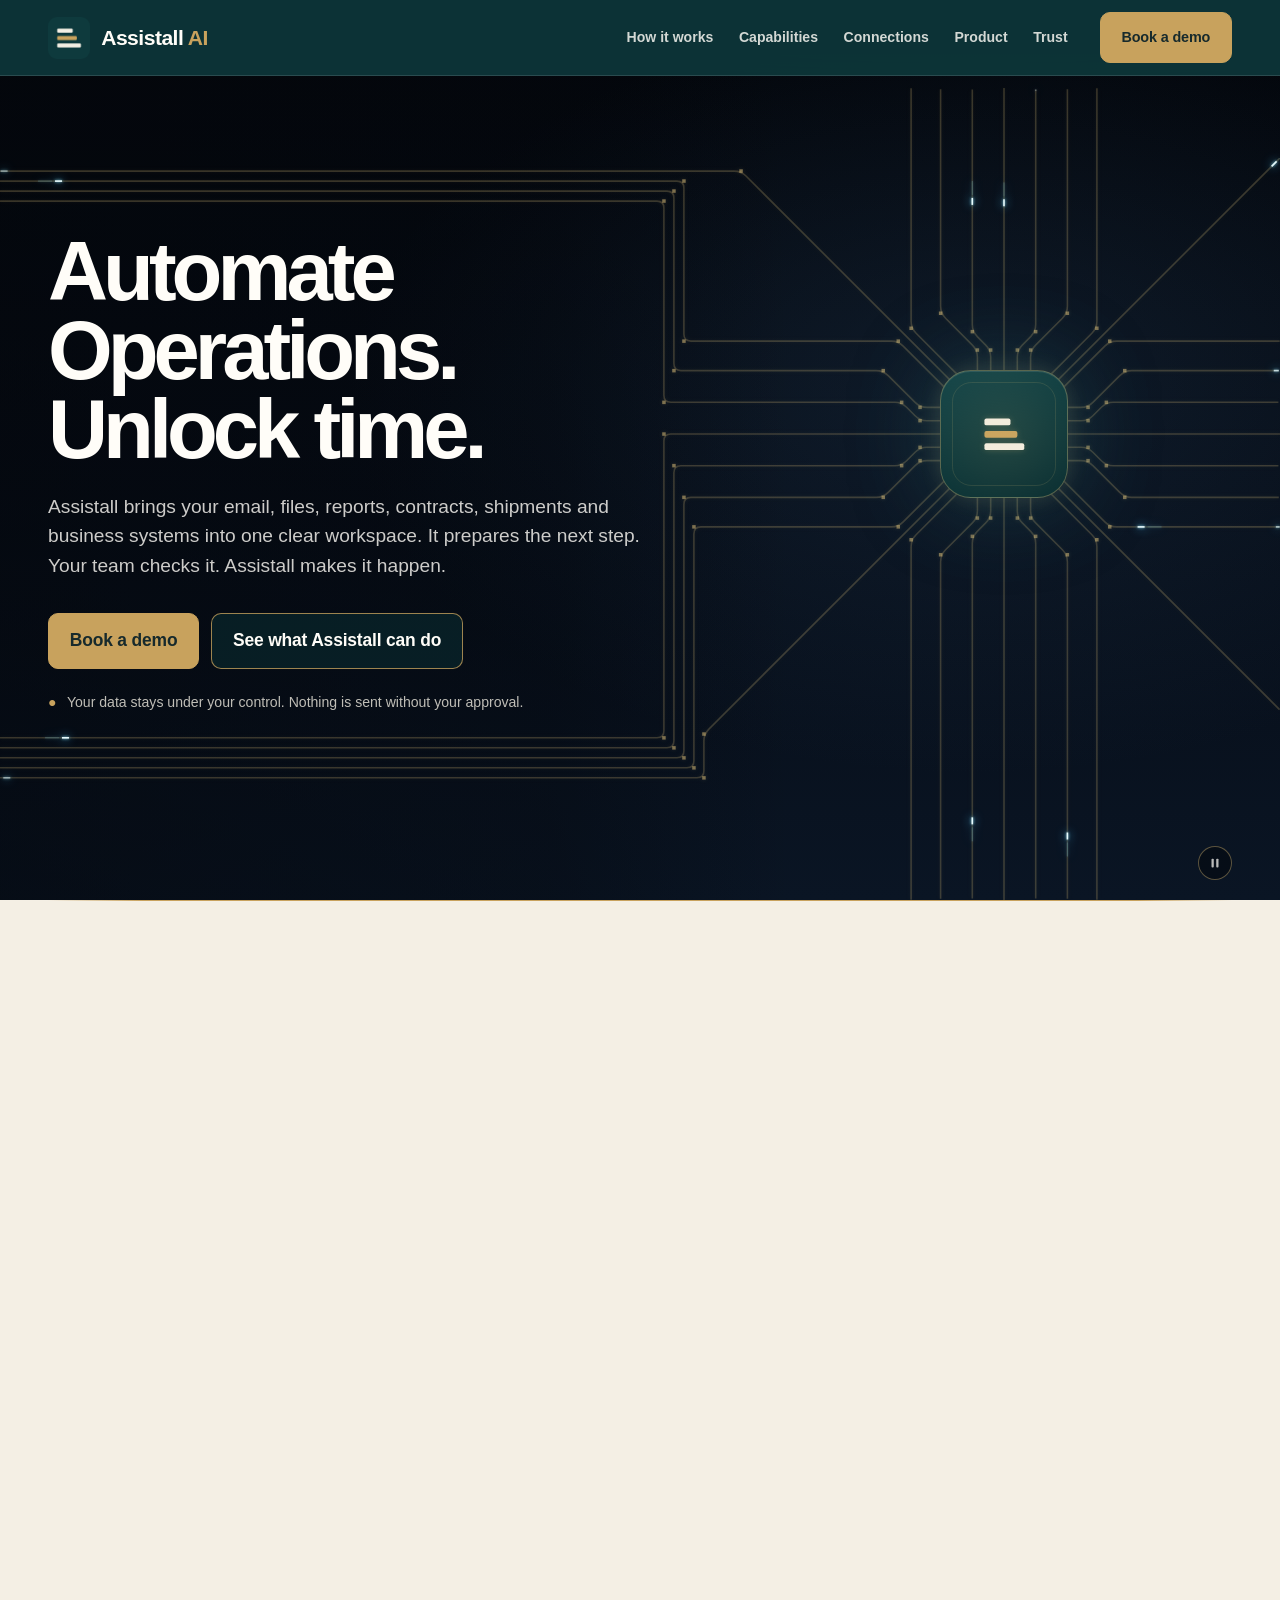
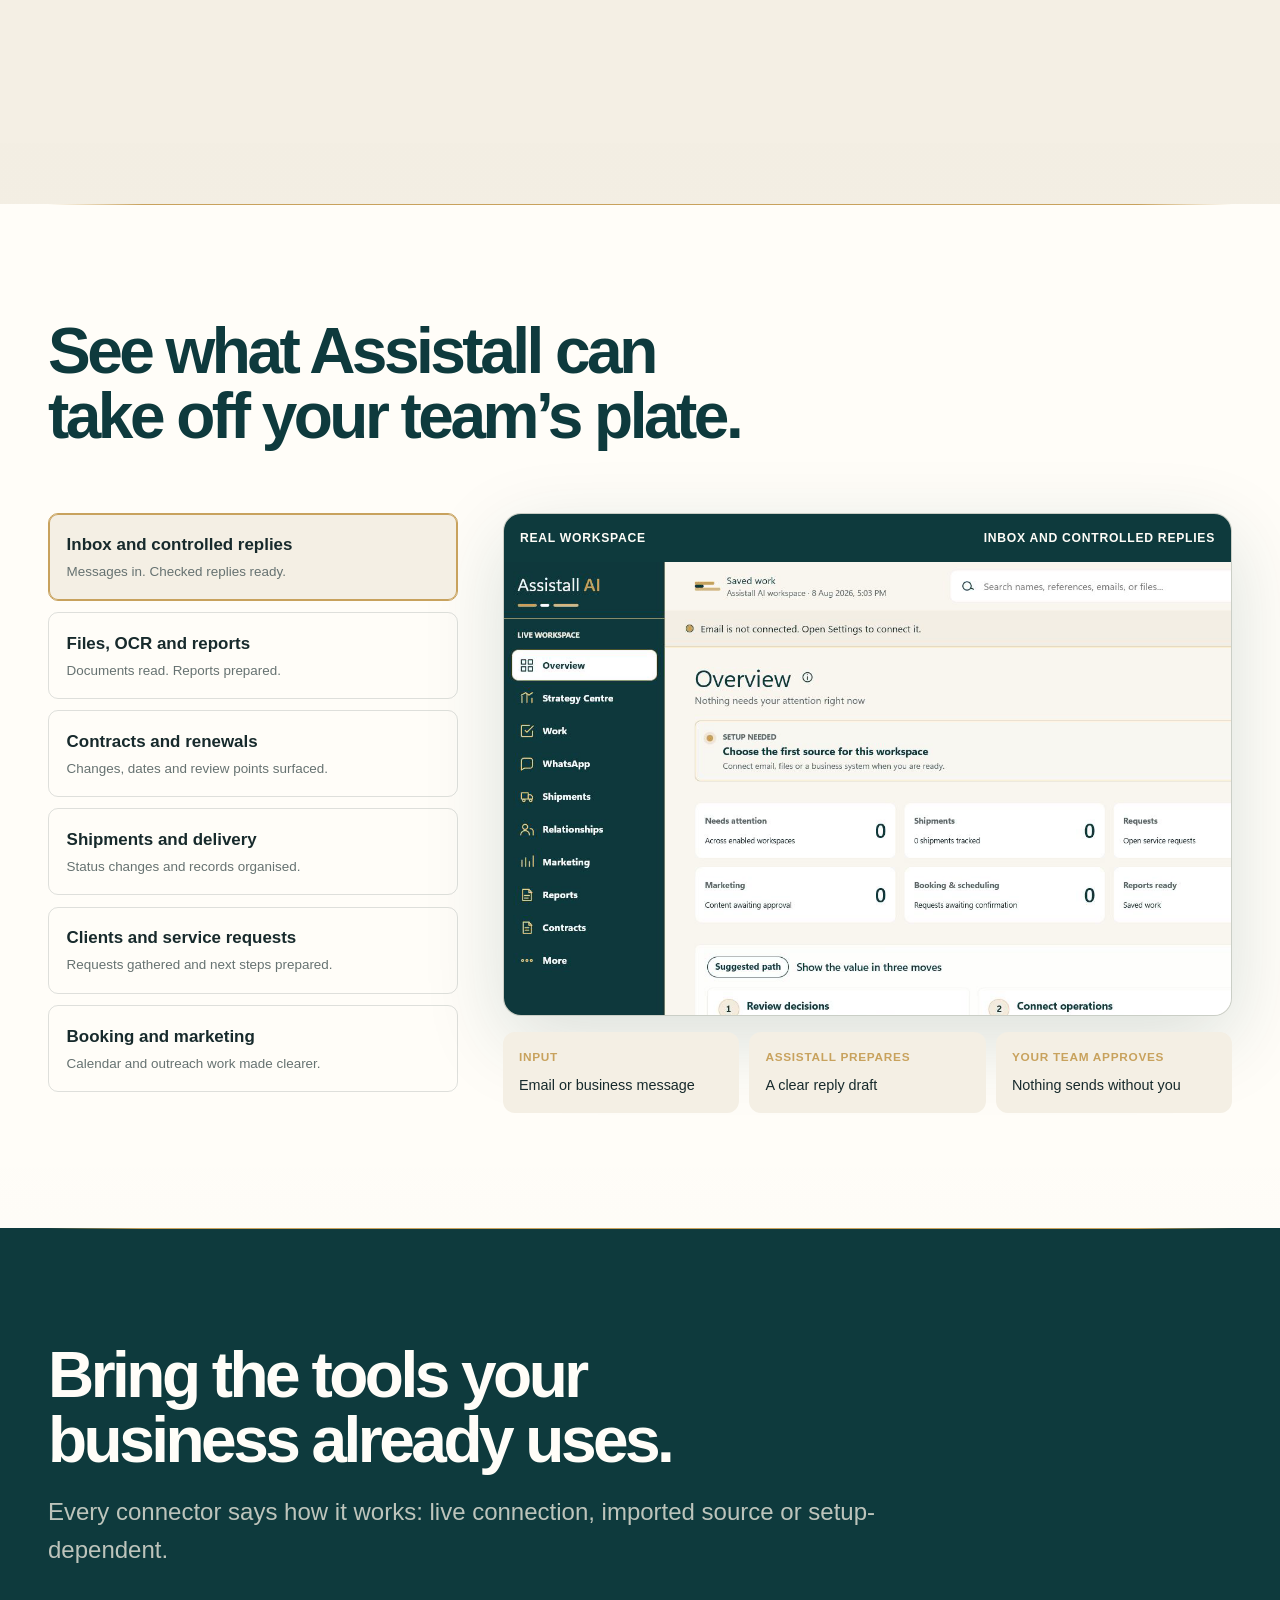
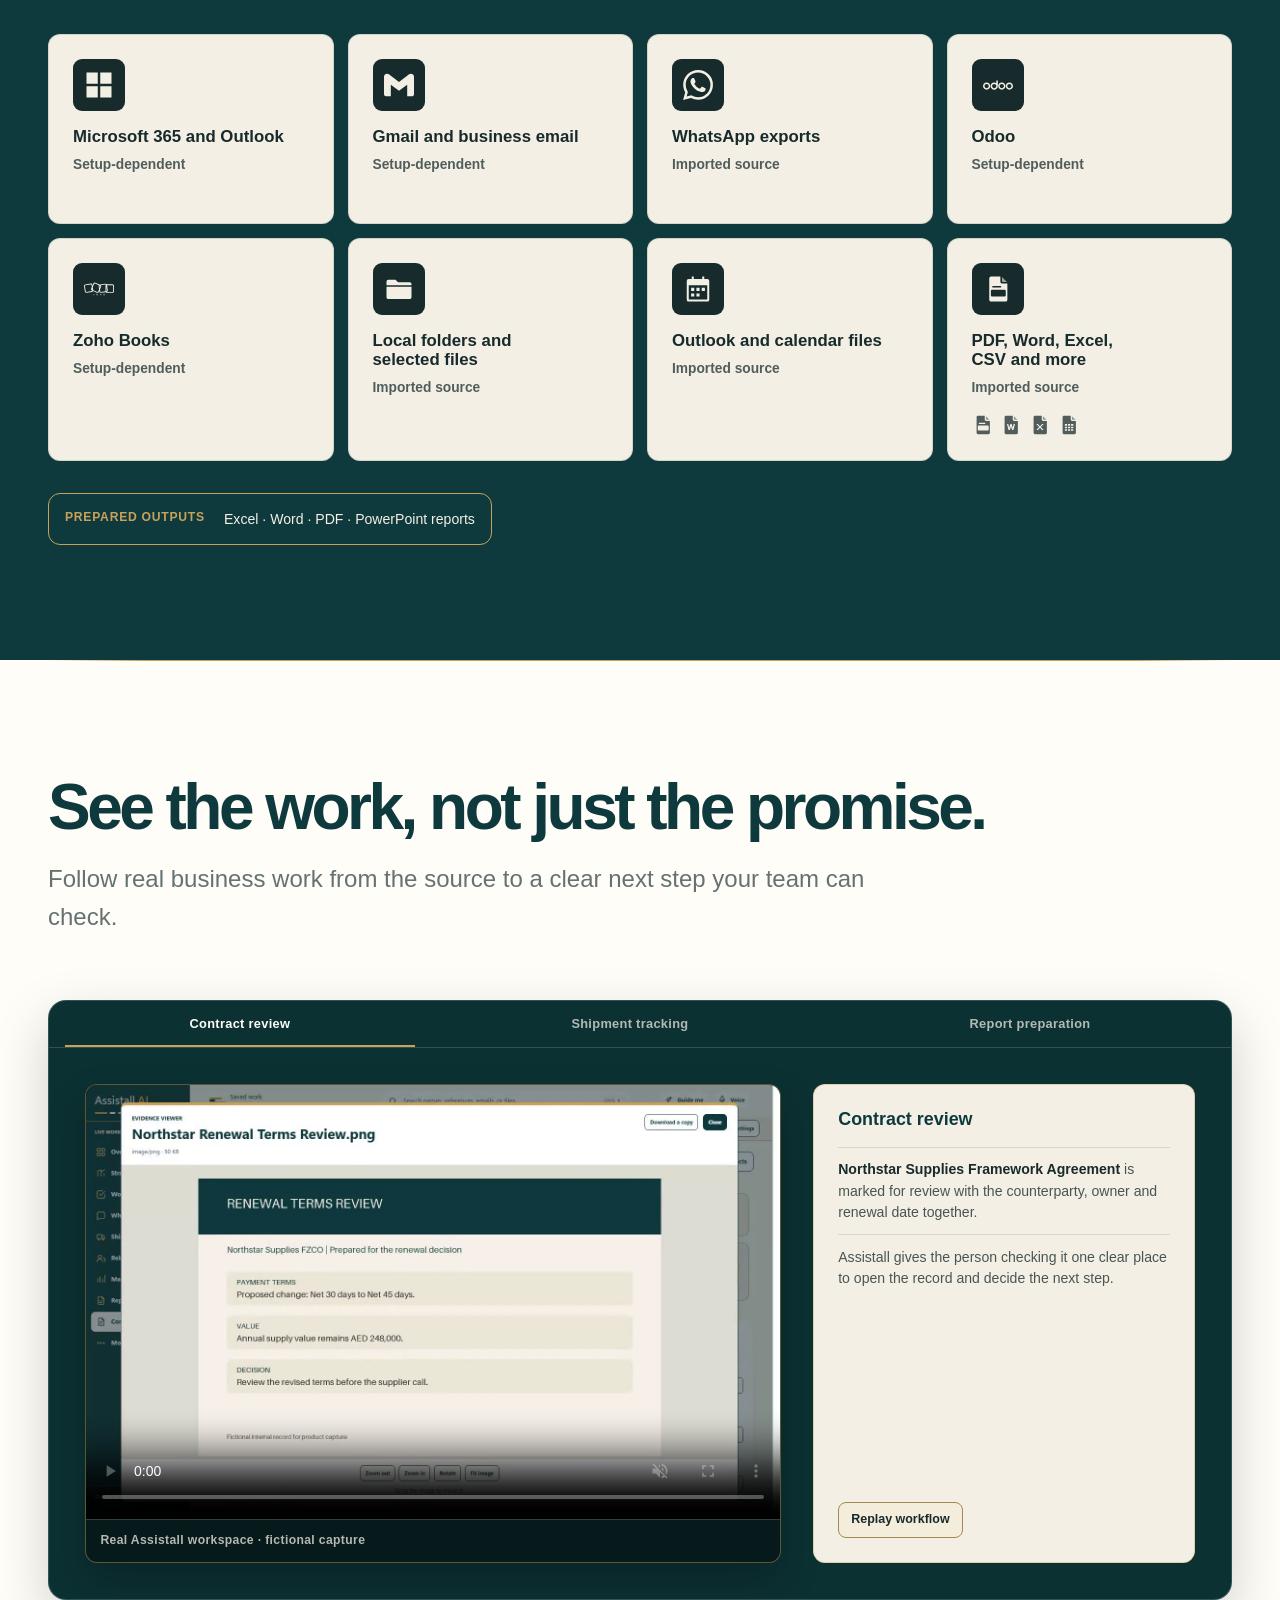
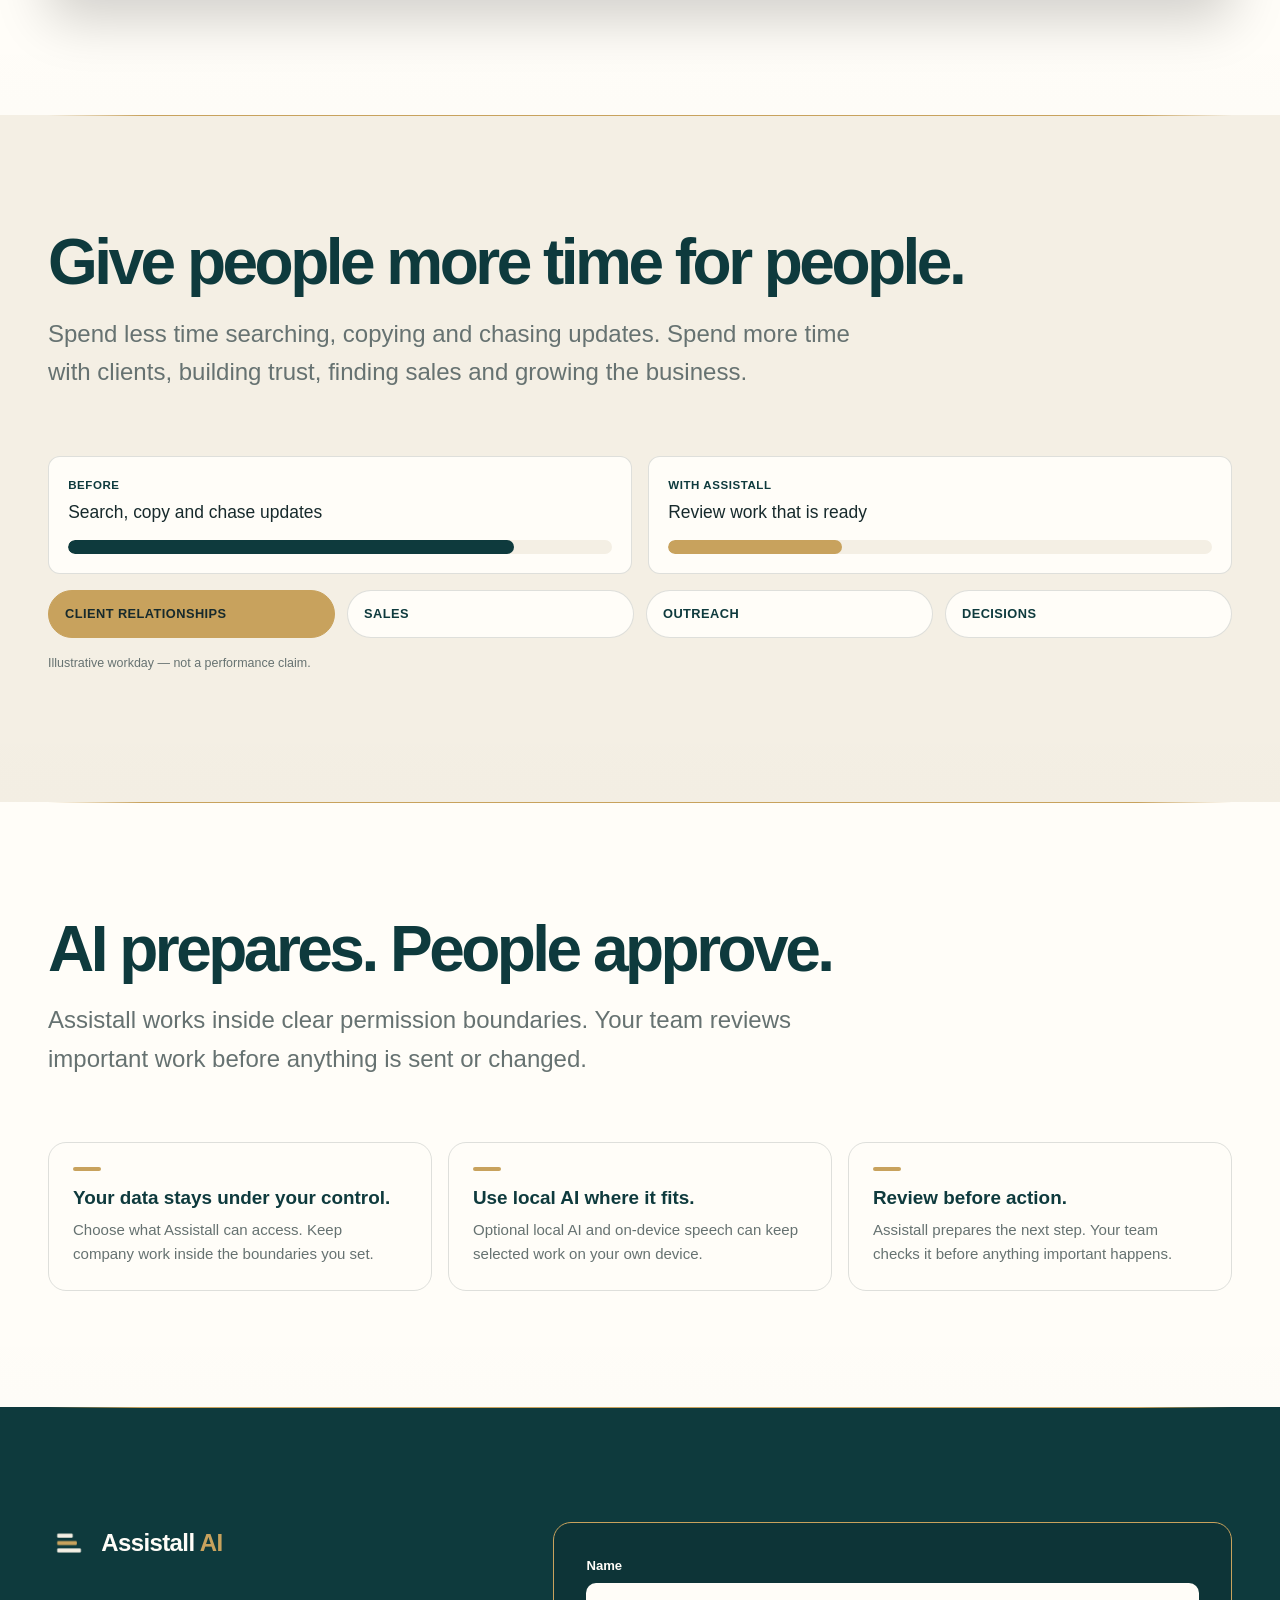
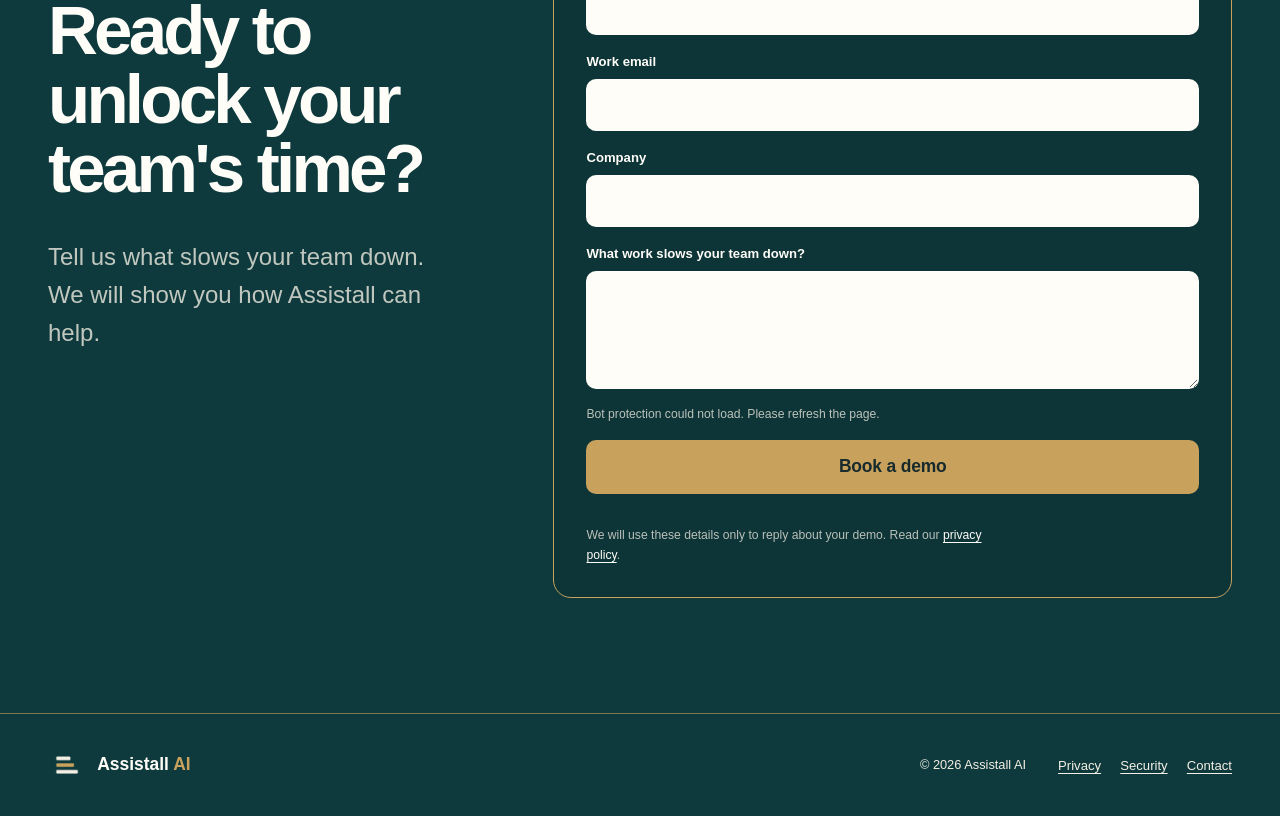
==== index.html @ 0c3e6b22 "Hero: add "Assistall makes it happen." to the intro [skip ci] Co-Authored-By: Claude Opus 5.5 <norep" ====
<!doctype html>
<html lang="en">
<head>
  <meta charset="utf-8">
  <meta name="viewport" content="width=device-width, initial-scale=1">
  <title>Assistall AI — Automate Operations. Unlock time.</title>
  <meta name="description" content="Automate Operations. Unlock time. Assistall takes on the routine work across your email, files, reports, contracts, shipments and business systems, and your team checks every important next step.">
  <meta property="og:title" content="Assistall AI — Automate Operations. Unlock time.">
  <meta property="og:description" content="Automate Operations. Unlock time. AI prepares the work. People approve it.">
  <meta property="og:type" content="website">
  <meta property="og:url" content="https://assistall.ai/">
  <meta name="theme-color" content="#0E3A3D">
  <!-- Public Turnstile site key (widget "Assistall website demo form", hostnames assistall.ai and www.assistall.ai). The secret lives only in the cPanel secrets file. -->
  <meta name="assistall-turnstile-sitekey" content="0x4AAAAAAFdwA9eJe6eHpIoW">
  <link rel="icon" href="assets/favicon.ico" sizes="any">
  <link rel="apple-touch-icon" href="assets/apple-touch-icon.png">
  <link rel="manifest" href="assets/site.webmanifest">
  <link rel="stylesheet" href="assets/brand.css?v=20261019a">
  <link rel="stylesheet" href="assets/page.css?v=20261023a">
</head>
<body>
  <a class="skip-link" href="#main">Skip to main content</a>

  <header class="site-header">
    <div class="wrap header-inner">
      <a class="wordmark" href="/" aria-label="Assistall AI home">
        <img src="assets/apple-touch-icon.png" alt="" width="42" height="42">
        <span>Assistall <b>AI</b></span>
      </a>
      <button class="nav-toggle" type="button" aria-expanded="false" aria-controls="primary-navigation" data-nav-toggle hidden>Menu<span aria-hidden="true" class="nav-toggle__chevron"></span></button>
      <nav class="site-nav" id="primary-navigation" aria-label="Primary navigation">
        <a href="#how-it-works" data-scroll-link>How it works</a>
        <a href="#capabilities" data-scroll-link>Capabilities</a>
        <a href="#connections" data-scroll-link>Connections</a>
        <a href="#product" data-scroll-link>Product</a>
        <a href="#trust" data-scroll-link>Trust</a>
      </nav>
      <a class="button button--primary header-action" href="#demo" data-scroll-link>Book a demo</a>
    </div>
  </header>

  <main id="main">
    <section class="hero" aria-labelledby="hero-title">
      <div class="hero-signal" data-hero-signal aria-hidden="true">
        <svg class="hero-signal__map" data-hero-signal-map focusable="false"></svg>
        <div class="hero-hub" data-hero-hub><svg class="hero-hub__mark" viewBox="0 0 512 512" focusable="false"><rect x="112" y="142" width="189" height="49" rx="14"/><rect class="hero-hub__bar--brass" x="112" y="232" width="239" height="49" rx="14"/><rect x="112" y="322" width="289" height="49" rx="14"/></svg></div>
      </div>
      <div class="hero__film" aria-hidden="true"></div>
      <button class="hero-pause" type="button" data-hero-pause aria-pressed="false" aria-label="Pause the background animation" hidden><svg class="hero-pause__pause" viewBox="0 0 16 16" aria-hidden="true" focusable="false"><rect x="4" y="3" width="2.6" height="10" rx="1"/><rect x="9.4" y="3" width="2.6" height="10" rx="1"/></svg><svg class="hero-pause__play" viewBox="0 0 16 16" aria-hidden="true" focusable="false"><path d="M5 3.2v9.6a.6.6 0 0 0 .9.5l7.6-4.8a.6.6 0 0 0 0-1L5.9 2.7a.6.6 0 0 0-.9.5z"/></svg></button>

      <div class="wrap hero-grid">
        <div class="hero-copy" data-reveal>
          <h1 id="hero-title">Automate Operations. Unlock time.</h1>
          <p class="hero-lede">Assistall brings your email, files, reports, contracts, shipments and business systems into one clear workspace. It prepares the next step. Your team checks it. Assistall makes it happen.</p>
          <div class="button-row" aria-label="Hero actions">
            <a class="button button--primary" href="#demo" data-scroll-link>Book a demo</a>
            <a class="button button--outline" href="#capabilities" data-scroll-link>See what Assistall can do</a>
          </div>
          <p class="trust-line"><span aria-hidden="true">●</span> Your data stays under your control. Nothing is sent without your approval.</p>
        </div>
      </div>
    </section>

    <section id="how-it-works" class="story-section story-section--limestone" aria-labelledby="work-story-title">
      <div class="operational-current" aria-hidden="true"></div>
      <div class="wrap section-grid section-grid--workday">
        <div class="section-copy" data-reveal>
          <h2 id="work-story-title">One clear flow for work coming from everywhere.</h2>
          <ol class="workday-steps">
            <li><span>01</span><div><strong>Connect the work</strong><p>Email, files, contracts and business systems.</p></div></li>
            <li><span>02</span><div><strong>Find what matters</strong><p>Important changes and requests come forward.</p></div></li>
            <li><span>03</span><div><strong>Prepare the next step</strong><p>Replies, reports and review work get ready.</p></div></li>
            <li><span>04</span><div><strong>Your team decides</strong><p>People approve what moves forward.</p></div></li>
          </ol>
        </div>
        <figure class="product-window product-window--sticky" data-reveal>
          <figcaption><span>Assistall workspace · Overview</span><span class="live-dot">Live product</span></figcaption>
          <div class="shot-frame"><img src="assets/media/workspace-limestone.png" alt="Assistall AI workspace overview showing reports, contracts, shipments and connected work" width="1220" height="760"></div><a class="shot-open" href="assets/media/workspace-limestone.png" target="_blank" rel="noopener">Open the full workspace view <svg width="16" height="16" viewBox="0 0 16 16" aria-hidden="true" focusable="false"><path d="M3 8h9M8.5 4.5 12 8l-3.5 3.5" fill="none" stroke="currentColor" stroke-width="1.6" stroke-linecap="round" stroke-linejoin="round"/></svg></a>
        </figure>
      </div>
    </section>

    <section id="capabilities" class="story-section capabilities" aria-labelledby="capabilities-title" data-capability-switcher>
      <div class="operational-current" aria-hidden="true"></div>
      <div class="wrap">
        <header class="section-heading" data-reveal>
          <h2 id="capabilities-title">See what Assistall can take off your team’s plate.</h2>
        </header>
        <div class="capability-experience">
          <div class="capability-controls" role="tablist" aria-label="Assistall capabilities" data-reveal>
            <button id="capability-tab-inbox" type="button" role="tab" aria-controls="capability-panel" aria-selected="true" tabindex="0" data-capability-id="inbox"><strong>Inbox and controlled replies</strong><span>Messages in. Checked replies ready.</span></button>
            <button id="capability-tab-files" type="button" role="tab" aria-controls="capability-panel" aria-selected="false" tabindex="-1" data-capability-id="files"><strong>Files, OCR and reports</strong><span>Documents read. Reports prepared.</span></button>
            <button id="capability-tab-contracts" type="button" role="tab" aria-controls="capability-panel" aria-selected="false" tabindex="-1" data-capability-id="contracts"><strong>Contracts and renewals</strong><span>Changes, dates and review points surfaced.</span></button>
            <button id="capability-tab-shipments" type="button" role="tab" aria-controls="capability-panel" aria-selected="false" tabindex="-1" data-capability-id="shipments"><strong>Shipments and delivery</strong><span>Status changes and records organised.</span></button>
            <button id="capability-tab-clients" type="button" role="tab" aria-controls="capability-panel" aria-selected="false" tabindex="-1" data-capability-id="clients"><strong>Clients and service requests</strong><span>Requests gathered and next steps prepared.</span></button>
            <button id="capability-tab-booking" type="button" role="tab" aria-controls="capability-panel" aria-selected="false" tabindex="-1" data-capability-id="booking"><strong>Booking and marketing</strong><span>Calendar and outreach work made clearer.</span></button>
          </div>
          <div id="capability-panel" class="capability-evidence" role="tabpanel" aria-labelledby="capability-tab-inbox" data-reveal>
            <div class="product-window">
              <div class="product-window__bar"><span>Real workspace</span><span data-capability-title>Inbox and controlled replies</span></div>
              <div class="shot-frame"><img src="assets/media/workspace-limestone.png" alt="Real Assistall workspace used to demonstrate the selected capability" width="1220" height="760"></div><a class="shot-open" href="assets/media/workspace-limestone.png" target="_blank" rel="noopener">Open the full workspace view <svg width="16" height="16" viewBox="0 0 16 16" aria-hidden="true" focusable="false"><path d="M3 8h9M8.5 4.5 12 8l-3.5 3.5" fill="none" stroke="currentColor" stroke-width="1.6" stroke-linecap="round" stroke-linejoin="round"/></svg></a>
            </div>
            <dl class="capability-outcome">
              <div><dt>Input</dt><dd data-capability-input>Email or business message</dd></div>
              <div><dt>Assistall prepares</dt><dd data-capability-preparation>A clear reply draft</dd></div>
              <div><dt>Your team approves</dt><dd data-capability-result>Nothing sends without you</dd></div>
            </dl>
          </div>
        </div>
      </div>
    </section>

    <section id="connections" class="story-section connections" aria-labelledby="connections-title">
      <div class="operational-current" aria-hidden="true"></div>
      <div class="wrap">
        <header class="section-heading section-heading--dark" data-reveal>
          <h2 id="connections-title">Bring the tools your business already uses.</h2>
          <p>Every connector says how it works: live connection, imported source or setup-dependent.</p>
        </header>
        <div class="connector-grid" data-reveal tabindex="0" aria-label="Tools and file types supported by Assistall">
          <article class="connector-card">
            <div class="connector-card__mark" aria-hidden="true"><span class="connector-mark" data-connector-mark="microsoft"><svg class="connector-mark__svg" viewBox="0 0 24 24"><path d="M2 2h9v9H2zm11 0h9v9h-9zM2 13h9v9H2zm11 0h9v9h-9z"/></svg></span></div>
            <div class="connector-card__copy"><h3>Microsoft 365 and Outlook</h3><p>Setup-dependent</p></div>
          </article>
          <article class="connector-card">
            <div class="connector-card__mark" aria-hidden="true"><span class="connector-mark" data-connector-mark="gmail"><svg class="connector-mark__svg" viewBox="0 0 24 24"><path d="M24 5.457v13.909c0 .904-.732 1.636-1.636 1.636h-3.819V11.73L12 16.64l-6.545-4.91v9.273H1.636A1.636 1.636 0 0 1 0 19.366V5.457c0-2.023 2.309-3.178 3.927-1.964L5.455 4.64 12 9.548l6.545-4.91 1.528-1.145C21.69 2.28 24 3.434 24 5.457z"/></svg></span></div>
            <div class="connector-card__copy"><h3>Gmail and business email</h3><p>Setup-dependent</p></div>
          </article>
          <article class="connector-card is-imported">
            <div class="connector-card__mark" aria-hidden="true"><span class="connector-mark" data-connector-mark="whatsapp"><svg class="connector-mark__svg" viewBox="0 0 24 24"><path d="M17.472 14.382c-.297-.149-1.758-.867-2.03-.967-.273-.099-.471-.148-.67.15-.197.297-.767.966-.94 1.164-.173.199-.347.223-.644.075-.297-.15-1.255-.463-2.39-1.475-.883-.788-1.48-1.761-1.653-2.059-.173-.297-.018-.458.13-.606.134-.133.298-.347.446-.52.149-.174.198-.298.298-.497.099-.198.05-.371-.025-.52-.075-.149-.669-1.612-.916-2.207-.242-.579-.487-.5-.669-.51-.173-.008-.371-.01-.57-.01-.198 0-.52.074-.792.372-.272.297-1.04 1.016-1.04 2.479 0 1.462 1.065 2.875 1.213 3.074.149.198 2.096 3.2 5.077 4.487.709.306 1.262.489 1.694.625.712.227 1.36.195 1.871.118.571-.085 1.758-.719 2.006-1.413.248-.694.248-1.289.173-1.413-.074-.124-.272-.198-.57-.347m-5.421 7.403h-.004a9.87 9.87 0 01-5.031-1.378l-.361-.214-3.741.982.998-3.648-.235-.374a9.86 9.86 0 01-1.51-5.26c.001-5.45 4.436-9.884 9.888-9.884 2.64 0 5.122 1.03 6.988 2.898a9.825 9.825 0 012.893 6.994c-.003 5.45-4.437 9.884-9.885 9.884m8.413-18.297A11.815 11.815 0 0012.05 0C5.495 0 .16 5.335.157 11.892c0 2.096.547 4.142 1.588 5.945L.057 24l6.305-1.654a11.882 11.882 0 005.683 1.448h.005c6.554 0 11.89-5.335 11.893-11.893a11.821 11.821 0 00-3.48-8.413Z"/></svg></span></div>
            <div class="connector-card__copy"><h3>WhatsApp exports</h3><p>Imported source</p></div>
          </article>
          <article class="connector-card">
            <div class="connector-card__mark" aria-hidden="true"><span class="connector-mark" data-connector-mark="odoo"><svg class="connector-mark__svg" viewBox="0 0 24 24"><path d="M21.1002 15.7957c-1.6015 0-2.8997-1.2983-2.8997-2.8998s1.2983-2.8997 2.8997-2.8997c1.6015 0 2.8998 1.2982 2.8998 2.8997 0 1.5999-1.2979 2.8998-2.8998 2.8998zm0-1.2c.9388.0006 1.7003-.7601 1.7008-1.6989.0004-.9388-.7602-1.7003-1.699-1.7007h-.0018c-.9388.0004-1.6994.7619-1.699 1.7007.0005.9381.761 1.6985 1.699 1.699zm-6.0655 1.2c-1.6014 0-2.8997-1.2983-2.8997-2.8998s1.2983-2.8997 2.8997-2.8997c1.6015 0 2.8998 1.2982 2.8998 2.8997 0 1.5999-1.2999 2.8998-2.8998 2.8998zm0-1.2c.9389.0006 1.7003-.7601 1.7008-1.6989.0005-.9388-.7602-1.7003-1.699-1.7007h-.0018c-.9388.0004-1.6994.7619-1.699 1.7007.0005.9381.761 1.6985 1.699 1.699zM11.865 12.858c0 1.6199-1.2979 2.9378-2.8977 2.9378s-2.8998-1.314-2.8998-2.9358 1.1799-2.8597 2.8998-2.8597c.6359 0 1.2239.134 1.6998.484v-1.68a.6.6 0 0 1 1.2 0v4.0537h-.002zm-2.8977 1.7399c.9388.0005 1.7002-.7602 1.7007-1.699.0005-.9388-.7602-1.7003-1.699-1.7007h-.0017c-.9389.0004-1.6995.7619-1.699 1.7007.0004.9381.7608 1.6985 1.699 1.699zm-6.0675 1.1979C1.2983 15.7957 0 14.4974 0 12.8959s1.2983-2.8997 2.8998-2.8997 2.8997 1.2982 2.8997 2.8997c0 1.5999-1.2999 2.8998-2.8997 2.8998zm0-1.2c.9388.0006 1.7002-.7601 1.7007-1.699.0005-.9387-.7602-1.7002-1.699-1.7006h-.0017c-.9388.0004-1.6995.7619-1.699 1.7007.0004.9381.7608 1.6985 1.699 1.699z"/></svg></span></div>
            <div class="connector-card__copy"><h3>Odoo</h3><p>Setup-dependent</p></div>
          </article>
          <article class="connector-card">
            <div class="connector-card__mark" aria-hidden="true"><span class="connector-mark" data-connector-mark="zoho"><svg class="connector-mark__svg" viewBox="0 0 24 24"><path d="M8.66 6.897a1.299 1.299 0 0 0-1.205.765l-.642 1.44-.062-.385A1.291 1.291 0 0 0 5.27 7.648l-4.185.678A1.291 1.291 0 0 0 .016 9.807l.678 4.18a1.293 1.293 0 0 0 1.27 1.087c.074 0 .143-.01.216-.017l4.18-.678c.436-.07.784-.351.96-.723l2.933 1.307a1.304 1.304 0 0 0 .988.026c.321-.12.575-.365.716-.678l.28-.629.038.276a1.297 1.297 0 0 0 1.455 1.103l3.712-.501a1.29 1.29 0 0 0 1.03.514h4.236c.713 0 1.29-.58 1.291-1.291V9.545c0-.712-.58-1.291-1.291-1.291h-4.236c-.079 0-.155.008-.23.022a1.309 1.309 0 0 0-.275-.288c-.275-.21-.614-.3-.958-.253l-4.197.571c-.155.021-.3.07-.432.14L9.159 7.01a1.27 1.27 0 0 0-.499-.113zm-.025.705c.077 0 .159.013.24.052l2.971 1.324c-.128.238-.18.508-.142.782l.357 2.596h.002l-.745 1.672a.59.59 0 0 1-.777.296l-3.107-1.385-.004-.041-.41-2.526L8.1 7.95a.589.589 0 0 1 .536-.348zm-3.159.733c.125 0 .245.039.343.112.13.09.21.227.237.382l.234 1.446-.56 1.259a1.27 1.27 0 0 0-.026.987c.12.322.364.575.678.717l.295.131a.585.585 0 0 1-.428.314l-4.185.678a.59.59 0 0 1-.674-.485l-.678-4.18a.588.588 0 0 1 .485-.674l4.185-.678c.03-.004.064-.01.094-.01zm11.705.09a.59.59 0 0 1 .415.173 1.287 1.287 0 0 0-.416.947v4.237c0 .033.003.065.005.097l-3.55.482a.586.586 0 0 1-.66-.502l-.191-1.403.899-2.017a1.29 1.29 0 0 0-.333-1.5l3.754-.51c.026-.004.051-.004.077-.004zm1.3.532h4.227c.326 0 .588.266.588.588v4.237a.589.589 0 0 1-.588.588h-4.237a.564.564 0 0 1-.12-.013c.47-.246.758-.765.684-1.318zm-5.988.309.254.113c.296.133.43.48.296.777l-.432.97-.207-1.465a.58.58 0 0 1 .09-.395zm5.39.538.453 3.325a.583.583 0 0 1-.453.65zM6.496 11.545l.17 1.052a.588.588 0 0 1-.293-.776zm3.985 4.344a.588.588 0 0 0-.612.603c0 .358.244.61.601.61a.582.582 0 0 0 .607-.608c0-.35-.242-.605-.596-.605zm5.545 0a.588.588 0 0 0-.612.603c0 .358.245.61.602.61a.582.582 0 0 0 .606-.608c0-.35-.24-.605-.596-.605zm-8.537.018a.047.047 0 0 0-.048.047v.085c0 .026.021.047.048.047h.52l-.623.9a.052.052 0 0 0-.009.027v.027c0 .026.021.047.048.047h.815a.047.047 0 0 0 .047-.047v-.085a.047.047 0 0 0-.047-.047h-.55l.606-.9a.05.05 0 0 0 .008-.026v-.028a.047.047 0 0 0-.047-.047zm5.303 0a.047.047 0 0 0-.047.047v1.086c0 .026.02.047.047.047h.135a.047.047 0 0 0 .047-.047v-.454h.545v.454c0 .026.02.047.047.047h.134a.047.047 0 0 0 .047-.047v-1.086a.047.047 0 0 0-.047-.047h-.134a.047.047 0 0 0-.047.047v.453h-.545v-.453a.047.047 0 0 0-.047-.047zm-2.324.164c.25 0 .372.194.372.425 0 .219-.109.425-.358.426-.242 0-.375-.197-.375-.419 0-.235.108-.432.36-.432zm5.545 0c.25 0 .372.194.372.425 0 .219-.108.425-.358.426-.242 0-.374-.197-.374-.419 0-.235.108-.432.36-.432z"/></svg></span></div>
            <div class="connector-card__copy"><h3>Zoho Books</h3><p>Setup-dependent</p></div>
          </article>
          <article class="connector-card is-imported">
            <div class="connector-card__mark" aria-hidden="true"><span class="connector-mark" data-connector-mark="folder"><svg class="connector-mark__svg" viewBox="0 0 24 24"><path fill-rule="evenodd" d="M3.5 4.5H9.2L11.2 6.5H20.5A1.5 1.5 0 0 1 22 8V18.5A1.5 1.5 0 0 1 20.5 20H3.5A1.5 1.5 0 0 1 2 18.5V6A1.5 1.5 0 0 1 3.5 4.5ZM2 8.9H22V10.1H2Z"/></svg></span></div>
            <div class="connector-card__copy"><h3>Local folders and selected files</h3><p>Imported source</p></div>
          </article>
          <article class="connector-card is-imported">
            <div class="connector-card__mark" aria-hidden="true"><span class="connector-mark" data-connector-mark="calendar"><svg class="connector-mark__svg" viewBox="0 0 24 24"><path fill-rule="evenodd" d="M7 2H8.6V4H15.4V2H17V4H19.5A1.5 1.5 0 0 1 21 5.5V20.5A1.5 1.5 0 0 1 19.5 22H4.5A1.5 1.5 0 0 1 3 20.5V5.5A1.5 1.5 0 0 1 4.5 4H7ZM4.6 9V20.4H19.4V9ZM6.5 11H9V13.5H6.5ZM10.75 11H13.25V13.5H10.75ZM15 11H17.5V13.5H15ZM6.5 15.5H9V18H6.5ZM10.75 15.5H13.25V18H10.75Z"/></svg></span></div>
            <div class="connector-card__copy"><h3>Outlook and calendar files</h3><p>Imported source</p></div>
          </article>
          <article class="connector-card is-imported">
            <div class="connector-card__mark" aria-hidden="true"><span class="connector-mark" data-connector-mark="pdf"><svg class="connector-mark__svg" viewBox="0 0 24 24"><path fill-rule="evenodd" d="M6.5 2h7.4v4.1a1.5 1.5 0 0 0 1.5 1.5h4.1v12.9A1.5 1.5 0 0 1 18 22H6.5A1.5 1.5 0 0 1 5 20.5v-17A1.5 1.5 0 0 1 6.5 2zM7.5 9.6H14.5V10.8H7.5ZM7.2 12.6H17.3A.9.9 0 0 1 18.2 13.5V17.1A.9.9 0 0 1 17.3 18H7.2A.9.9 0 0 1 6.3 17.1V13.5A.9.9 0 0 1 7.2 12.6Z"/><path d="M15.2 2.4 19.1 6.3h-3.2a.7.7 0 0 1-.7-.7z" opacity=".6"/></svg></span></div>
            <div class="connector-card__copy"><h3>PDF, Word, Excel, CSV and more</h3><p>Imported source</p></div>
            <div class="connector-card__formats" aria-hidden="true">
              <span class="connector-mark" data-connector-mark="pdf"><svg class="connector-mark__svg" viewBox="0 0 24 24"><path fill-rule="evenodd" d="M6.5 2h7.4v4.1a1.5 1.5 0 0 0 1.5 1.5h4.1v12.9A1.5 1.5 0 0 1 18 22H6.5A1.5 1.5 0 0 1 5 20.5v-17A1.5 1.5 0 0 1 6.5 2zM7.5 9.6H14.5V10.8H7.5ZM7.2 12.6H17.3A.9.9 0 0 1 18.2 13.5V17.1A.9.9 0 0 1 17.3 18H7.2A.9.9 0 0 1 6.3 17.1V13.5A.9.9 0 0 1 7.2 12.6Z"/><path d="M15.2 2.4 19.1 6.3h-3.2a.7.7 0 0 1-.7-.7z" opacity=".6"/></svg></span>
              <span class="connector-mark" data-connector-mark="word"><svg class="connector-mark__svg" viewBox="0 0 24 24"><path fill-rule="evenodd" d="M6.5 2h7.4v4.1a1.5 1.5 0 0 0 1.5 1.5h4.1v12.9A1.5 1.5 0 0 1 18 22H6.5A1.5 1.5 0 0 1 5 20.5v-17A1.5 1.5 0 0 1 6.5 2zM7.6 11H9.1L10.05 15.1L11.3 11H12.7L13.95 15.1L14.9 11H16.4L14.65 17.5H13.25L12 13.5L10.75 17.5H9.35Z"/><path d="M15.2 2.4 19.1 6.3h-3.2a.7.7 0 0 1-.7-.7z" opacity=".6"/></svg></span>
              <span class="connector-mark" data-connector-mark="excel"><svg class="connector-mark__svg" viewBox="0 0 24 24"><path fill-rule="evenodd" d="M6.5 2h7.4v4.1a1.5 1.5 0 0 0 1.5 1.5h4.1v12.9A1.5 1.5 0 0 1 18 22H6.5A1.5 1.5 0 0 1 5 20.5v-17A1.5 1.5 0 0 1 6.5 2zM8 11H9.8L12 13.55L14.2 11H16L12.9 14.25L16 17.5H14.2L12 14.95L9.8 17.5H8L11.1 14.25Z"/><path d="M15.2 2.4 19.1 6.3h-3.2a.7.7 0 0 1-.7-.7z" opacity=".6"/></svg></span>
              <span class="connector-mark" data-connector-mark="csv"><svg class="connector-mark__svg" viewBox="0 0 24 24"><path fill-rule="evenodd" d="M6.5 2h7.4v4.1a1.5 1.5 0 0 0 1.5 1.5h4.1v12.9A1.5 1.5 0 0 1 18 22H6.5A1.5 1.5 0 0 1 5 20.5v-17A1.5 1.5 0 0 1 6.5 2zM7.5 11H9.9V12.8H7.5ZM10.9 11H13.3V12.8H10.9ZM14.3 11H16.7V12.8H14.3ZM7.5 13.8H9.9V15.6H7.5ZM10.9 13.8H13.3V15.6H10.9ZM14.3 13.8H16.7V15.6H14.3ZM7.5 16.6H9.9V18.4H7.5ZM10.9 16.6H13.3V18.4H10.9ZM14.3 16.6H16.7V18.4H14.3Z"/><path d="M15.2 2.4 19.1 6.3h-3.2a.7.7 0 0 1-.7-.7z" opacity=".6"/></svg></span>
            </div>
          </article>
        </div>
        <p class="prepared-outputs" data-reveal><strong>Prepared outputs</strong><span>Excel · Word · PDF · PowerPoint reports</span></p>
      </div>
    </section>

    <section id="product" class="story-section product-evidence" aria-labelledby="product-title">
      <div class="operational-current" aria-hidden="true"></div>
      <div class="wrap">
        <header class="section-heading" data-reveal>
          <h2 id="product-title">See the work, not just the promise.</h2>
          <p>Follow real business work from the source to a clear next step your team can check.</p>
        </header>
        <div class="workflow-evidence" data-workflow-evidence>
          <div class="workflow-tabs" role="tablist" aria-label="Assistall workflow examples">
            <button id="workflow-tab-contract" type="button" role="tab" aria-selected="true" aria-controls="workflow-panel-contract" tabindex="0" data-workflow-tab="contract">Contract review</button>
            <button id="workflow-tab-shipment" type="button" role="tab" aria-selected="false" aria-controls="workflow-panel-shipment" tabindex="-1" data-workflow-tab="shipment">Shipment tracking</button>
            <button id="workflow-tab-report" type="button" role="tab" aria-selected="false" aria-controls="workflow-panel-report" tabindex="-1" data-workflow-tab="report">Report preparation</button>
          </div>

          <div id="workflow-panel-contract" class="workflow-panel" role="tabpanel" aria-labelledby="workflow-tab-contract" data-workflow-panel="contract" tabindex="0">
            <figure class="workflow-media">
              <video data-workflow-video muted loop playsinline controls preload="metadata" poster="assets/media/workflows/contract-review.png" aria-label="Assistall workspace showing a contract review workflow"><source src="assets/media/workflows/contract-review.mp4" type="video/mp4"></video>
              <figcaption>Real Assistall workspace · fictional capture</figcaption>
            </figure>
            <article class="workflow-stage">
              <h3>Contract review</h3>
              <p><strong>Northstar Supplies Framework Agreement</strong> is marked for review with the counterparty, owner and renewal date together.</p>
              <p>Assistall gives the person checking it one clear place to open the record and decide the next step.</p>
              <button class="workflow-result" type="button" data-workflow-replay>Replay workflow</button>
            </article>
          </div>

          <div id="workflow-panel-shipment" class="workflow-panel" role="tabpanel" aria-labelledby="workflow-tab-shipment" data-workflow-panel="shipment" tabindex="0" hidden>
            <figure class="workflow-media">
              <video data-workflow-video muted loop playsinline controls preload="metadata" poster="assets/media/workflows/shipment-review.png" aria-label="Assistall workspace showing a shipment customs review workflow"><source src="assets/media/workflows/shipment-review.mp4" type="video/mp4"></video>
              <figcaption>Real Assistall workspace · fictional capture</figcaption>
            </figure>
            <article class="workflow-stage">
              <h3>Shipment tracking</h3>
              <p><strong>NSC-4427</strong> brings the route, ETA, container and customs status into one reviewable record.</p>
              <p>Your team sees what changed before they contact a client, carrier or vendor.</p>
              <button class="workflow-result" type="button" data-workflow-replay>Replay workflow</button>
            </article>
          </div>

          <div id="workflow-panel-report" class="workflow-panel" role="tabpanel" aria-labelledby="workflow-tab-report" data-workflow-panel="report" tabindex="0" hidden>
            <figure class="workflow-media">
              <video data-workflow-video muted loop playsinline controls preload="metadata" poster="assets/media/workflows/report-preparation.png" aria-label="Assistall workspace showing a prepared sales report workflow"><source src="assets/media/workflows/report-preparation.mp4" type="video/mp4"></video>
              <figcaption>Real Assistall workspace · fictional capture</figcaption>
            </figure>
            <article class="workflow-stage">
              <h3>Report preparation</h3>
              <p><strong>Daily Sales Report</strong> is read into a clear summary, with its source and export step kept together.</p>
              <p>Your team reviews the prepared report before sharing it or using it to decide what happens next.</p>
              <button class="workflow-result" type="button" data-workflow-replay>Replay workflow</button>
            </article>
          </div>
        </div>
      </div>
    </section>

    <section id="human-value" class="story-section human-value" aria-labelledby="human-title">
      <div class="operational-current" aria-hidden="true"></div>
      <div class="wrap" data-reveal>
        <header class="section-heading">
          <h2 id="human-title">Give people more time for people.</h2>
          <p>Spend less time searching, copying and chasing updates. Spend more time with clients, building trust, finding sales and growing the business.</p>
        </header>
        <div class="workday-comparison" aria-label="Illustration of administrative work becoming shorter">
          <article><p><strong>Before</strong> Search, copy and chase updates</p><span class="time-track"><i></i></span></article>
          <article class="is-assisted"><p><strong>With Assistall</strong> Review work that is ready</p><span class="time-track"><i></i></span></article>
        </div>
        <ul class="human-work"><li>Client relationships</li><li>Sales</li><li>Outreach</li><li>Decisions</li></ul>
        <p class="illustration-note">Illustrative workday — not a performance claim.</p>
      </div>
    </section>

    <section id="trust" class="story-section trust" aria-labelledby="trust-title">
      <div class="operational-current" aria-hidden="true"></div>
      <div class="wrap">
        <header class="section-heading" data-reveal>
          <h2 id="trust-title">AI prepares. People approve.</h2>
          <p>Assistall works inside clear permission boundaries. Your team reviews important work before anything is sent or changed.</p>
        </header>
        <div class="trust-grid" data-reveal>
          <article><i aria-hidden="true"></i><h3>Your data stays under your control.</h3><p>Choose what Assistall can access. Keep company work inside the boundaries you set.</p></article>
          <article><i aria-hidden="true"></i><h3>Use local AI where it fits.</h3><p>Optional local AI and on-device speech can keep selected work on your own device.</p></article>
          <article><i aria-hidden="true"></i><h3>Review before action.</h3><p>Assistall prepares the next step. Your team checks it before anything important happens.</p></article>
        </div>
      </div>
    </section>

    <section id="demo" class="story-section final-cta" aria-labelledby="cta-title">
      <div class="operational-current" aria-hidden="true"></div>
      <div class="wrap final-cta-grid">
        <div class="final-cta-copy" data-reveal>
          <a class="wordmark wordmark--footer" href="/" aria-label="Assistall AI home"><img src="assets/apple-touch-icon.png" alt="" width="52" height="52"><span>Assistall <b>AI</b></span></a>
          <h2 id="cta-title">Ready to unlock your team's time?</h2>
          <p>Tell us what slows your team down. We will show you how Assistall can help.</p>
        </div>
        <form class="demo-form" action="demo-request.php" method="post" accept-charset="UTF-8" data-demo-form data-reveal>
          <label>Name<input type="text" name="name" autocomplete="name" maxlength="100" required></label>
          <label>Work email<input type="email" name="email" autocomplete="email" maxlength="254" required></label>
          <label>Company<input type="text" name="company" autocomplete="organization" maxlength="160" required></label>
          <label>What work slows your team down?<textarea name="work_need" rows="4" maxlength="2000" required></textarea></label>
          <label class="honeypot" aria-hidden="true">Website<input type="text" name="website" tabindex="-1" autocomplete="off"></label>
          <input type="hidden" name="started_at" value="">
          <input type="hidden" name="cf-turnstile-response" value="">
          <div class="turnstile-slot" data-turnstile-widget aria-label="Bot protection"></div>
          <button class="button button--primary" type="submit">Book a demo</button>
          <p class="form-status" data-form-status aria-live="polite"></p>
          <p class="privacy-note">We will use these details only to reply about your demo. Read our <a href="privacy.html">privacy policy</a>.</p>
        </form>
      </div>
    </section>
  </main>

  <footer class="site-footer">
    <div class="wrap footer-inner">
      <a class="footer-brand" href="/" aria-label="Assistall AI home"><img src="assets/apple-touch-icon.png" alt="" width="38" height="38"><strong>Assistall <b>AI</b></strong></a>
      <p>© 2026 Assistall AI</p>
      <nav aria-label="Footer navigation"><a href="privacy.html">Privacy</a><a href=".well-known/security.txt">Security</a><a href="mailto:hello@assistall.ai">Contact</a></nav>
    </div>
  </footer>
  <script type="module" src="assets/site.js?v=20261023a"></script>
</body>
</html>
---- assets/brand.css ----
/* Assistall AI brand tokens.
   Authoritative source: assistall-app/branding/assistall_brand_tokens.json
   Do not invent colours. If something is missing here, ask before adding. */

:root {
  /* Palette */
  --teal:       #0E3A3D;  /* deep teal   - primary, headings, dark sections */
  --limestone:  #F4EFE4;  /* pale limestone - section backgrounds */
  --ivory:      #FFFDF8;  /* warm ivory  - page background */
  --brass:      #C8A25D;  /* muted brass - accents, rules, one CTA */
  --charcoal:   #172A2C;  /* body text */
  --white:      #FFFFFF;

  /* Derived, kept deliberately few */
  --teal-soft:  color-mix(in srgb, var(--teal) 8%, var(--ivory));
  --rule:       color-mix(in srgb, var(--charcoal) 14%, transparent);
  --muted:      color-mix(in srgb, var(--charcoal) 66%, var(--ivory));

  /* Typography — matches the application shell */
  --font: "Aptos", "Segoe UI", Arial, sans-serif;

  /* Scale. Only these steps; do not add intermediate sizes. */
  --step--1: clamp(0.83rem, 0.8rem + 0.15vw, 0.9rem);
  --step-0:  clamp(1rem, 0.96rem + 0.2vw, 1.09rem);
  --step-1:  clamp(1.2rem, 1.1rem + 0.5vw, 1.5rem);
  --step-2:  clamp(1.5rem, 1.3rem + 1vw, 2.1rem);
  --step-3:  clamp(1.9rem, 1.5rem + 2vw, 3rem);
  --step-4:  clamp(2.3rem, 1.7rem + 3.2vw, 4rem);

  /* Rhythm */
  --gutter: clamp(1.25rem, 4vw, 3rem);
  --section-y: clamp(3.5rem, 8vw, 7rem);
  --measure: 62ch;      /* never let body copy run wider */
  --page-max: 1180px;
}

*, *::before, *::after { box-sizing: border-box; }

html { -webkit-text-size-adjust: 100%; }

body {
  margin: 0;
  font-family: var(--font);
  font-size: var(--step-0);
  line-height: 1.6;
  color: var(--charcoal);
  background: var(--ivory);
}

h1, h2, h3 { color: var(--teal); line-height: 1.15; text-wrap: balance; margin: 0 0 0.5em; }
h1 { font-size: var(--step-4); font-weight: 600; }
h2 { font-size: var(--step-3); font-weight: 600; }
h3 { font-size: var(--step-1); font-weight: 600; }
p  { margin: 0 0 1em; max-width: var(--measure); }

a { color: var(--teal); text-decoration-thickness: 1px; text-underline-offset: 3px; }
a:focus-visible, button:focus-visible {
  outline: 3px solid var(--brass);
  outline-offset: 2px;
}

img, svg { max-width: 100%; height: auto; }

/* Layout ------------------------------------------------------------------ */
.wrap { width: min(100% - (var(--gutter) * 2), var(--page-max)); margin-inline: auto; }
.section { padding-block: var(--section-y); }
.section--limestone { background: var(--limestone); }
.section--teal { background: var(--teal); color: var(--limestone); }
.section--teal h2, .section--teal h3 { color: var(--ivory); }

/* Buttons ----------------------------------------------------------------- */
.button {
  display: inline-block;
  padding: 0.8em 1.6em;
  font: inherit;
  font-weight: 600;
  text-decoration: none;
  border: 1px solid transparent;
  cursor: pointer;
}
.button--primary { color: var(--charcoal); background: var(--brass); border-color: var(--brass); }
.button--primary:hover { background: color-mix(in srgb, var(--brass) 86%, var(--white)); }
.button--quiet { color: var(--teal); background: transparent; border-color: var(--brass); }
.button--quiet:hover { background: color-mix(in srgb, var(--brass) 12%, transparent); }

/* Scrollbars -------------------------------------------------------------- */
/* Every scrolling area uses a slim brass thumb, never the system default.
   The page itself scrolls on a deep teal track; inner areas on a clear one. */
::-webkit-scrollbar { width: 10px; height: 10px; }
::-webkit-scrollbar-track { background: transparent; }
::-webkit-scrollbar-thumb {
  border: 3px solid transparent;
  border-radius: 999px;
  background: color-mix(in srgb, var(--brass) 78%, transparent) padding-box;
}
::-webkit-scrollbar-thumb:hover { background-color: var(--brass); }
::-webkit-scrollbar-corner { background: transparent; }
html::-webkit-scrollbar { width: 12px; }
html::-webkit-scrollbar-track { background: var(--teal); }
html::-webkit-scrollbar-thumb { border-color: var(--teal); background-color: var(--brass); }
@supports not selector(::-webkit-scrollbar) {
  html { scrollbar-width: thin; scrollbar-color: var(--brass) var(--teal); }
  body { scrollbar-width: thin; scrollbar-color: var(--brass) transparent; }
}

/* Small helpers ----------------------------------------------------------- */
.lede { font-size: var(--step-1); color: var(--muted); }
.rule { border: 0; border-top: 1px solid var(--rule); margin-block: var(--section-y); }
.visually-hidden {
  position: absolute; width: 1px; height: 1px; overflow: hidden;
  clip: rect(0 0 0 0); clip-path: inset(50%); white-space: nowrap;
}
.skip-link {
  position: absolute; inset-inline-start: 0; top: -3rem;
  padding: 0.75rem 1rem; background: var(--teal); color: var(--ivory);
}
.skip-link:focus { top: 0; }

@media (prefers-reduced-motion: reduce) {
  html:not([data-motion-preview="on"]) *, html:not([data-motion-preview="on"]) *::before, html:not([data-motion-preview="on"]) *::after { animation-duration: 0.01ms !important; transition-duration: 0.01ms !important; }
}
---- assets/page.css ----
:root {
  --header-h: 76px;
  --section-pad: clamp(4.75rem, 9vw, 8.5rem);
  --radius-sm: 12px;
  --radius-md: 18px;
  --radius-lg: 28px;
  --shadow-soft: 0 24px 80px color-mix(in srgb, var(--teal) 15%, transparent);
  --shadow-dark: 0 30px 90px rgba(0, 0, 0, .34);
}

html { scroll-behavior: auto; background: var(--teal); }
body { overflow-x: hidden; background: var(--ivory); }
button, input, textarea { font: inherit; }
button, .button { border-radius: 10px; }
.wrap { width: min(100% - (var(--gutter) * 2), 1296px); }

.site-header {
  position: fixed;
  inset: 0 0 auto;
  z-index: 50;
  height: var(--header-h);
  background: color-mix(in srgb, var(--teal) 88%, transparent);
  border-bottom: 1px solid rgba(255, 255, 255, .12);
  -webkit-backdrop-filter: blur(18px);
  backdrop-filter: blur(18px);
}
.header-inner { height: 100%; display: flex; align-items: center; gap: clamp(1rem, 2.5vw, 2.5rem); }
.wordmark { display: inline-flex; align-items: center; gap: .7rem; color: var(--ivory); text-decoration: none; font-size: 1.32rem; font-weight: 700; letter-spacing: -.025em; white-space: nowrap; }
.wordmark img { width: 42px; height: 42px; border-radius: 9px; }
.wordmark b, .footer-brand b { color: var(--brass); }
.site-nav { margin-left: auto; display: flex; align-items: center; gap: clamp(.8rem, 2vw, 1.75rem); }
.site-nav a { color: color-mix(in srgb, var(--ivory) 82%, transparent); text-decoration: none; font-size: .88rem; font-weight: 600; }
.site-nav a:hover { color: var(--white); }
.header-action { padding: .72rem 1.15rem; white-space: nowrap; font-size: .9rem; }
.nav-toggle { display: none; }
.nav-toggle:focus-visible, .site-nav a:focus-visible { outline: 2px solid var(--brass); outline-offset: 4px; }

.hero { position: relative; min-height: min(900px, 100svh); display: grid; align-items: center; isolation: isolate; overflow: hidden; background: radial-gradient(70% 60% at 76% 44%, rgb(36 64 92 / .32), transparent 70%), linear-gradient(180deg, #03060b 0%, #060c16 55%, #0a1524 100%); color: var(--ivory); padding: calc(var(--header-h) + 4rem) 0 5rem; }
.hero__film { position: absolute; inset: 0; z-index: 1; }
/* The hub and its signal traces. site.js plans the traces in real pixels around the measured copy. */
.hero-signal { position: absolute; inset: 0; z-index: 2; pointer-events: none; }
.hero-signal__map { position: absolute; inset: 0; width: 100%; height: 100%; opacity: 0; transition: opacity 1.2s ease; }
.hero-signal--ready .hero-signal__map { opacity: 1; }
.hero-signal__lines { filter: drop-shadow(0 0 2px rgb(232 199 126 / .3)); }
.hero-signal__line { fill: none; stroke: rgb(232 199 126 / .22); stroke-width: 1.6; stroke-linecap: butt; stroke-linejoin: miter; }
.hero-signal__via { fill: rgb(232 199 126 / .5); }
/* Lights are electric: a cool white core with a blue-cyan glow, the one hue the hero adds. */
.hero-signal__trail, .hero-signal__packet { fill: none; stroke-linecap: butt; opacity: 0; }
.hero-signal__trail { stroke: #8fe6ff; stroke-width: 1; }
/* One glow for all the lights together: cheaper than a glow per light, and it can never lag behind one. */
.hero-signal__pulses { filter: drop-shadow(0 0 1.5px rgb(143 230 255 / .95)) drop-shadow(0 0 5px rgb(64 196 255 / .8)); }
.hero-signal__packet { stroke: #e9fcff; stroke-width: 1.6; }
/* The hub is centred in the space right of the copy (the copy is min(680px, 58vw) wide inside .wrap). */
.hero-hub { --charge: 0; position: absolute; left: calc((100% - min(100% - var(--gutter) * 2, 1296px)) / 4 + min(680px, 58vw) / 2 + 50%); top: calc(44% + var(--header-h) / 2); width: clamp(100px, 10vw, 148px); aspect-ratio: 1; transform: translate(-50%, -50%); border: 1px solid rgb(232 199 126 / calc(.34 + .3 * var(--charge))); border-radius: 24%; background: linear-gradient(165deg, #154649 0%, #0e3a3d 48%, #0a2f32 100%); box-shadow: inset 0 1px 0 rgb(255 253 248 / .1), 0 0 calc(22px + 26px * var(--charge)) rgb(232 199 126 / calc(.12 + .22 * var(--charge))), 0 0 90px rgb(41 104 106 / .45); }
.hero-hub::before { content: ""; position: absolute; inset: 9%; border: 1px solid rgb(232 199 126 / .13); border-radius: 19%; }
.hero-hub::after { content: ""; position: absolute; inset: -18%; border-radius: 34%; background: radial-gradient(closest-side, rgb(232 199 126 / .1), transparent); animation: hub-breathe 6s ease-in-out infinite alternate; }
.hero-hub__mark { position: absolute; inset: 22%; width: 56%; height: 56%; filter: drop-shadow(0 0 calc(3px + 8px * var(--charge)) rgb(232 199 126 / calc(.22 + .45 * var(--charge)))); }
.hero-hub__mark rect { fill: var(--limestone); }
/* The pause button: small and quiet, bottom right of the hero, above the film and animation. */
.hero-pause { position: absolute; z-index: 4; right: var(--gutter); bottom: 1.25rem; width: 34px; height: 34px; display: grid; place-items: center; padding: 0; border: 1px solid rgb(232 199 126 / .38); border-radius: 50%; color: rgb(255 253 248 / .72); background: rgb(3 6 11 / .45); cursor: pointer; transition: color .2s ease, border-color .2s ease, background .2s ease; }
.hero-pause[hidden] { display: none; }
.hero-pause:hover { color: var(--ivory); border-color: var(--brass); background: rgb(3 6 11 / .7); }
.hero-pause:focus-visible { outline: 2px solid var(--brass); outline-offset: 3px; }
.hero-pause svg { width: 14px; height: 14px; fill: currentColor; }
.hero-pause .hero-pause__play, .hero-pause[aria-pressed="true"] .hero-pause__pause { display: none; }
.hero-pause[aria-pressed="true"] .hero-pause__play { display: block; }
.hero-signal--paused .hero-hub::after { animation-play-state: paused; }
.hero-hub__mark .hero-hub__bar--brass { fill: var(--brass); }
.hero__film { background: linear-gradient(90deg, rgb(3 6 11 / .55) 0%, rgb(3 6 11 / .35) 43%, transparent 62%); }
.hero-grid { position: relative; z-index: 3; }
.hero-copy { width: min(680px, 58vw); }
.hero h1 { max-width: 12ch; margin: 0 0 1.4rem; color: var(--ivory); font-size: clamp(3.3rem, 6.5vw, 6.8rem); line-height: .95; letter-spacing: -.06em; font-weight: 650; }
.hero-lede { max-width: 57ch; color: color-mix(in srgb, var(--ivory) 80%, transparent); font-size: clamp(1.05rem, 1.5vw, 1.3rem); line-height: 1.55; }
.button-row { display: flex; flex-wrap: wrap; gap: .75rem; margin: 2rem 0 1.4rem; }
.button { min-height: 48px; display: inline-flex; align-items: center; justify-content: center; padding: .82rem 1.3rem; font-weight: 700; letter-spacing: -.01em; transition: transform .22s ease, background .22s ease, border-color .22s ease; }
.button--primary { color: var(--charcoal); background: var(--brass); border-color: var(--brass); }
.button--primary:hover { color: var(--charcoal); background: color-mix(in srgb, var(--brass) 86%, var(--white)); border-color: color-mix(in srgb, var(--brass) 86%, var(--white)); }
.button:hover { transform: translateY(-2px); }
.button--outline { color: var(--ivory); border: 1px solid color-mix(in srgb, var(--brass) 78%, transparent); background: rgba(14,58,61,.42); text-decoration: none; }
.button--outline:hover { background: rgba(200,162,93,.14); }
.trust-line { display: flex; gap: .65rem; align-items: flex-start; color: color-mix(in srgb, var(--limestone) 78%, transparent); font-size: .88rem; }
.trust-line span { color: var(--brass); }



.story-section { position: relative; padding: var(--section-pad) 0; overflow: clip; }
.story-section::after { content: ""; position: absolute; inset: auto 0 0; height: 100px; pointer-events: none; background: linear-gradient(to bottom, transparent, color-mix(in srgb, currentColor 2%, transparent)); opacity: .25; }
.story-section--limestone, .human-value { background: var(--limestone); }
.operational-current { position: absolute; top: 0; left: 50%; width: min(calc(100% - (var(--gutter) * 2)), 1296px); height: 1px; transform: translateX(-50%); background: linear-gradient(90deg, transparent, var(--brass) 8%, var(--brass) 92%, transparent); }
.section-heading { max-width: 980px; margin-bottom: clamp(2rem, 5vw, 4rem); }
.section-heading h2, .section-copy h2 { margin-bottom: 1.2rem; font-size: clamp(2.45rem, 5vw, 5rem); line-height: 1.02; letter-spacing: -.055em; }
.section-heading > p:last-child, .section-copy > p { color: var(--muted); font-size: var(--step-1); }
.section-grid { display: grid; gap: clamp(2rem, 5vw, 5rem); }
.section-grid--workday { grid-template-columns: minmax(300px, .72fr) minmax(500px, 1.28fr); align-items: start; }

.workday-steps { list-style: none; padding: 0; margin: 2.5rem 0 0; display: grid; gap: .72rem; }
.workday-steps li { display: grid; grid-template-columns: 38px 1fr; gap: .8rem; padding: 1rem; border: 1px solid var(--rule); border-radius: var(--radius-sm); background: color-mix(in srgb, var(--ivory) 90%, transparent); transition: transform .25s ease, border-color .25s ease; }
.workday-steps li:hover { transform: translateX(6px); border-color: var(--brass); }
.workday-steps li > span { color: var(--brass); font-size: .76rem; font-weight: 800; }
.workday-steps strong { display: block; color: var(--teal); font-size: 1.08rem; }
.workday-steps p { margin: .15rem 0 0; color: var(--muted); font-size: .88rem; line-height: 1.45; }
.product-window { overflow: hidden; border: 1px solid color-mix(in srgb, var(--teal) 18%, transparent); border-radius: var(--radius-md); background: var(--limestone); box-shadow: var(--shadow-soft); }
.product-window > figcaption, .product-window__bar { min-height: 48px; display: flex; justify-content: space-between; gap: 1rem; align-items: center; padding: .75rem 1rem; background: var(--teal); color: var(--ivory); text-transform: uppercase; letter-spacing: .06em; font-size: .76rem; font-weight: 800; }
.product-window img { display: block; width: 100%; }
.shot-frame { position: relative; overflow: hidden; }
/* The full-view link only appears on phones, where the screenshot is cropped. */
.shot-open { display: none; }
.product-window--sticky { position: sticky; top: calc(var(--header-h) + 2rem); }
.live-dot { display: inline-flex; align-items: center; gap: .45rem; }
.live-dot::before { content: ""; width: 7px; height: 7px; border-radius: 50%; background: var(--brass); box-shadow: 0 0 0 5px rgba(200,162,93,.15); }

.capabilities { background: var(--ivory); }
.capability-experience { display: grid; grid-template-columns: minmax(300px, .72fr) minmax(560px, 1.28fr); gap: clamp(1.5rem, 3.5vw, 3rem); align-items: start; }
.capability-controls { display: grid; gap: .7rem; }
.capability-controls button { position: relative; width: 100%; padding: 1.05rem 1.1rem; text-align: left; color: var(--charcoal); border: 1px solid var(--rule); background: transparent; cursor: pointer; transition: background .22s ease, border-color .22s ease, transform .22s ease; }
.capability-controls button:hover { transform: translateX(5px); border-color: color-mix(in srgb, var(--brass) 70%, transparent); }
.capability-controls button.is-active { border-color: var(--brass); background: var(--limestone); box-shadow: inset 0 0 0 1px var(--brass); }
.capability-controls strong, .capability-controls span { display: block; }
.capability-controls strong { font-size: 1.06rem; }.capability-controls span { margin-top: .18rem; color: var(--muted); font-size: .84rem; }
.capability-evidence { min-width: 0; }
.capability-outcome { display: grid; grid-template-columns: repeat(3, 1fr); gap: .65rem; margin: 1rem 0 0; }
.capability-outcome div { padding: 1rem; border-radius: var(--radius-sm); background: var(--limestone); }
.capability-outcome dt { margin-bottom: .4rem; color: var(--brass); font-size: .74rem; text-transform: uppercase; letter-spacing: .06em; font-weight: 800; }
.capability-outcome dd { margin: 0; color: var(--charcoal); font-size: .9rem; }

.connections { color: var(--limestone); background: var(--teal); }
.section-heading--dark h2 { color: var(--ivory); }.section-heading--dark > p:last-child { color: color-mix(in srgb, var(--limestone) 76%, transparent); }
.connector-grid { display: grid; grid-template-columns: repeat(4, minmax(0, 1fr)); gap: .875rem; }
.connector-grid:focus-visible { outline: 2px solid var(--brass); outline-offset: 6px; }
.connector-card { min-width: 0; min-height: 190px; display: flex; flex-direction: column; overflow: hidden; padding: clamp(1.25rem, 2vw, 1.5rem); border: 1px solid color-mix(in srgb, var(--charcoal) 14%, transparent); border-radius: var(--radius-sm); color: var(--charcoal); background: var(--limestone); transition: transform .24s ease, border-color .24s ease, box-shadow .24s ease, color .24s ease; }
.connector-card:hover, .connector-card:focus-visible, .connector-card:focus-within { transform: translateY(-4px); border-color: color-mix(in srgb, var(--brass) 84%, var(--charcoal)); box-shadow: 0 16px 34px rgba(0,0,0,.2); }
.connector-card__mark { position: relative; width: 52px; height: 52px; flex: 0 0 52px; display: grid; place-items: center; overflow: hidden; border-radius: 9px; color: var(--limestone); background: var(--charcoal); }
.connector-mark { position: relative; width: 30px; height: 30px; display: grid; place-items: center; color: inherit; }
.connector-mark__svg { display: block; width: 100%; height: 100%; overflow: visible; fill: currentColor; }
.connector-mark__text { color: inherit; font: 800 10px/1 Aptos, "Segoe UI", Arial, sans-serif; letter-spacing: -.04em; white-space: nowrap; }
[data-connector-mark="zoho"] .connector-mark__text { font-size: 8px; letter-spacing: .02em; }
[data-connector-mark="csv"] .connector-mark__text, [data-connector-mark="pdf"] .connector-mark__text, [data-connector-mark="powerpoint"] .connector-mark__text { font-size: 8px; letter-spacing: -.02em; }
.connector-mark__shape { position: relative; display: block; width: 22px; height: 22px; color: inherit; }
[data-connector-mark="microsoft"] .connector-mark__shape { width: 8px; height: 8px; background: currentColor; box-shadow: 11px 0 currentColor, 0 11px currentColor, 11px 11px currentColor; transform: translate(-5.5px, -5.5px); }
[data-connector-mark="gmail"] .connector-mark__shape { width: 24px; height: 17px; border: 2px solid currentColor; border-radius: 3px; }
[data-connector-mark="gmail"] .connector-mark__shape::after { content: ""; position: absolute; top: 2px; left: 4px; width: 13px; height: 13px; border-right: 2px solid currentColor; border-bottom: 2px solid currentColor; transform: rotate(45deg); }
[data-connector-mark="whatsapp"] .connector-mark__shape { width: 20px; height: 20px; border: 2px solid currentColor; border-radius: 50%; }
[data-connector-mark="whatsapp"] .connector-mark__shape::before { content: "☎"; position: absolute; top: 1px; left: 3px; color: currentColor; font: 16px/1 Arial, sans-serif; transform: rotate(-18deg); }
[data-connector-mark="whatsapp"] .connector-mark__shape::after { content: ""; position: absolute; right: -3px; bottom: -3px; width: 7px; height: 7px; border-bottom: 2px solid currentColor; transform: rotate(-28deg); }
[data-connector-mark="folder"] .connector-mark__shape { width: 24px; height: 16px; margin-top: 4px; border: 2px solid currentColor; border-radius: 2px; }
[data-connector-mark="folder"] .connector-mark__shape::before { content: ""; position: absolute; top: -6px; left: 1px; width: 9px; height: 5px; border: 2px solid currentColor; border-bottom: 0; border-radius: 2px 2px 0 0; }
[data-connector-mark="calendar"] .connector-mark__shape { width: 22px; height: 21px; border: 2px solid currentColor; border-radius: 3px; background: linear-gradient(currentColor, currentColor) 0 5px / 100% 2px no-repeat; }
[data-connector-mark="calendar"] .connector-mark__shape::after { content: ""; position: absolute; inset: 10px 4px 3px; background: repeating-linear-gradient(90deg, transparent 0 4px, currentColor 4px 5px), repeating-linear-gradient(0deg, transparent 0 4px, currentColor 4px 5px); opacity: .8; }
[data-connector-mark="voice"] .connector-mark__shape { width: 3px; height: 18px; border-radius: 99px; background: currentColor; box-shadow: -7px 4px currentColor, 7px -4px currentColor; }
[data-connector-mark="image"] .connector-mark__shape { width: 24px; height: 19px; border: 2px solid currentColor; border-radius: 3px; }
[data-connector-mark="image"] .connector-mark__shape::after { content: ""; position: absolute; right: 3px; bottom: 3px; width: 12px; height: 8px; border-left: 2px solid currentColor; border-top: 2px solid currentColor; transform: skewY(-35deg); }
.connector-card__copy { margin-top: 1rem; }
.connector-card__formats { display: flex; align-items: center; gap: .42rem; margin-top: auto; padding-top: 1rem; color: color-mix(in srgb, var(--charcoal) 74%, var(--limestone)); }
.connector-card__formats .connector-mark { width: 22px; height: 22px; }
.connector-card__formats .connector-mark__text { font-size: 7px; }
.connector-card:hover .connector-card__mark, .connector-card:focus-visible .connector-card__mark, .connector-card:focus-within .connector-card__mark, .connector-card:hover .connector-card__formats, .connector-card:focus-visible .connector-card__formats, .connector-card:focus-within .connector-card__formats { color: var(--brass); }
.trust-grid i { display: block; width: 28px; height: 4px; margin-bottom: 1rem; border-radius: 3px; background: color-mix(in srgb, var(--charcoal) 16%, transparent); }
.connector-grid h3 { margin: 0; color: var(--charcoal); font-size: 1.05rem; }
.connector-grid p { margin: .55rem 0 0; color: color-mix(in srgb, var(--charcoal) 74%, var(--limestone)); font-size: .86rem; font-weight: 650; line-height: 1.45; }
.prepared-outputs { width: fit-content; max-width: 100%; display: flex; flex-wrap: wrap; gap: .8rem 1.2rem; margin: 2rem 0 0; padding: .85rem 1rem; border: 1px solid var(--brass); border-radius: var(--radius-sm); color: var(--limestone); font-size: .88rem; }
.prepared-outputs strong { color: var(--brass); text-transform: uppercase; letter-spacing: .06em; font-size: .76rem; }

.product-evidence { background: var(--ivory); }
.workflow-evidence { overflow: hidden; border: 1px solid color-mix(in srgb, var(--limestone) 18%, transparent); border-radius: var(--radius-md); color: var(--limestone); background: color-mix(in srgb, var(--teal) 84%, black); box-shadow: 0 20px 54px rgba(0, 0, 0, .18); }
.workflow-tabs { display: flex; align-items: stretch; overflow-x: auto; overscroll-behavior-inline: contain; border-bottom: 1px solid color-mix(in srgb, var(--limestone) 16%, transparent); }
.workflow-tabs [role="tab"] { position: relative; min-width: max-content; min-height: 44px; flex: 1 0 auto; padding: .8rem clamp(1rem, 2.5vw, 1.5rem); border: 0; border-radius: 0; color: color-mix(in srgb, var(--limestone) 72%, transparent); background: transparent; font-size: .8rem; font-weight: 750; letter-spacing: .025em; cursor: pointer; }
.workflow-tabs [role="tab"]::after { content: ""; position: absolute; inset: auto 1rem 0; height: 2px; background: var(--brass); transform: scaleX(0); transform-origin: center; transition: transform .2s ease; }
.workflow-tabs [role="tab"][aria-selected="true"] { color: var(--ivory); }
.workflow-tabs [role="tab"][aria-selected="true"]::after { transform: scaleX(1); }
.workflow-tabs [role="tab"]:focus-visible { z-index: 1; outline: 2px solid var(--brass); outline-offset: -4px; }
.workflow-panel { display: grid; grid-template-columns: minmax(0, 1.55fr) minmax(270px, .85fr); gap: clamp(1rem, 2.5vw, 2rem); align-items: stretch; padding: clamp(1.25rem, 3vw, 2.25rem); }
.workflow-panel:focus-visible { outline: 2px solid var(--brass); outline-offset: -5px; }
[data-workflow-panel][hidden] { display: none; }
[data-workflow-panel][data-active="true"] { animation: workflow-panel-enter 320ms ease-out both; }
.workflow-media { min-width: 0; margin: 0; overflow: hidden; border: 1px solid color-mix(in srgb, var(--brass) 45%, transparent); border-radius: var(--radius-sm); background: #06191b; box-shadow: 0 18px 38px rgba(0, 0, 0, .24); }
.workflow-media video { display: block; width: 100%; aspect-ratio: 8 / 5; object-fit: cover; background: #06191b; }
.workflow-media figcaption { padding: .7rem .9rem; border-top: 1px solid color-mix(in srgb, var(--limestone) 18%, transparent); color: color-mix(in srgb, var(--limestone) 74%, transparent); font-size: .76rem; font-weight: 700; letter-spacing: .03em; }
.workflow-stage { min-width: 0; display: flex; flex-direction: column; padding: clamp(1.1rem, 2.1vw, 1.5rem); border: 1px solid color-mix(in srgb, var(--brass) 42%, transparent); border-radius: var(--radius-sm); color: var(--charcoal); background: var(--limestone); }
.workflow-stage h3 { margin: 0 0 1rem; color: var(--teal); font-size: clamp(1.05rem, 1.4vw, 1.22rem); line-height: 1.2; }
.workflow-stage p { margin: 0; padding: .72rem 0; border-top: 1px solid color-mix(in srgb, var(--charcoal) 12%, transparent); color: color-mix(in srgb, var(--charcoal) 78%, var(--limestone)); font-size: .88rem; line-height: 1.5; }
.workflow-stage p:last-of-type { padding-bottom: 0; }
.workflow-stage strong { color: var(--charcoal); font-weight: 780; overflow-wrap: anywhere; }
.workflow-result { min-height: 36px; width: fit-content; max-width: 100%; display: inline-flex; align-items: center; margin-top: auto; padding: .55rem .75rem; border: 1px solid color-mix(in srgb, var(--brass) 78%, var(--charcoal)); border-radius: 8px; color: var(--charcoal); background: color-mix(in srgb, var(--brass) 18%, var(--ivory)); font-size: .78rem; font-weight: 800; line-height: 1.25; cursor: pointer; }
.workflow-result:hover, .workflow-result:focus-visible { background: var(--brass); outline: none; }
.workflow-current { position: relative; width: clamp(2rem, 3vw, 3rem); min-height: 100%; align-self: stretch; overflow: hidden; }
.workflow-current::before, .workflow-current::after { content: ""; position: absolute; inset: calc(50% - .5px) 0 auto; height: 1px; }
.workflow-current::before { background: color-mix(in srgb, var(--brass) 42%, transparent); }
.workflow-current::after { background: var(--brass); animation: workflow-current 2.7s ease-in-out infinite; }

.human-value .section-heading { max-width: 1040px; }
.workday-comparison { display: grid; grid-template-columns: 1fr 1fr; gap: 1rem; }
.workday-comparison article { padding: 1.2rem; border: 1px solid var(--rule); border-radius: var(--radius-sm); background: var(--ivory); }
.workday-comparison p { display: grid; gap: .3rem; margin: 0 0 .8rem; }.workday-comparison strong { color: var(--teal); text-transform: uppercase; letter-spacing: .05em; font-size: .72rem; }
.time-track { display: block; height: 14px; overflow: hidden; border-radius: 999px; background: var(--limestone); }
.time-track i { display: block; width: 82%; height: 100%; border-radius: inherit; background: var(--teal); transform-origin: left; }
.is-assisted .time-track i { width: 32%; background: var(--brass); }
.human-value.is-visible .time-track i, .human-value .is-visible .time-track i { animation: compress-time 1.2s cubic-bezier(.2,.8,.2,1) both; }
.human-work { list-style: none; display: grid; grid-template-columns: repeat(4, 1fr); gap: .75rem; padding: 0; margin: 1rem 0; }
.human-work li { padding: .8rem 1rem; border: 1px solid var(--rule); border-radius: 999px; background: var(--ivory); color: var(--teal); font-size: .8rem; font-weight: 800; text-transform: uppercase; letter-spacing: .035em; }
.human-work li:first-child { border-color: var(--brass); background: var(--brass); color: var(--charcoal); }
.illustration-note { color: var(--muted); font-size: .78rem; }

.trust { background: var(--ivory); }
.trust-grid { display: grid; grid-template-columns: repeat(3, 1fr); gap: 1rem; }
.trust-grid article { padding: 1.5rem; border: 1px solid var(--rule); border-radius: var(--radius-md); }
.trust-grid i { background: var(--brass); }
.trust-grid h3 { font-size: 1.18rem; }.trust-grid p { margin-bottom: 0; color: var(--muted); font-size: .94rem; }

.final-cta { color: var(--ivory); background: var(--teal); }
.final-cta-grid { display: grid; grid-template-columns: minmax(300px, .76fr) minmax(460px, 1.24fr); gap: clamp(2rem, 7vw, 7rem); align-items: start; }
.wordmark--footer { margin-bottom: 2rem; font-size: 1.5rem; }
.final-cta h2 { color: var(--ivory); font-size: clamp(2.6rem, 5.4vw, 5.4rem); line-height: 1; letter-spacing: -.055em; }
.final-cta-copy > p { color: color-mix(in srgb, var(--limestone) 78%, transparent); font-size: var(--step-1); }
.demo-form { display: grid; gap: 1rem; padding: clamp(1.25rem, 3vw, 2rem); border: 1px solid var(--brass); border-radius: var(--radius-md); background: color-mix(in srgb, var(--teal) 90%, black); }
.demo-form label { display: grid; gap: .45rem; color: var(--ivory); font-size: .82rem; font-weight: 700; }
.demo-form input, .demo-form textarea { width: 100%; padding: .9rem 1rem; border: 1px solid transparent; border-radius: 10px; color: var(--charcoal); background: var(--ivory); }
.demo-form input:focus, .demo-form textarea:focus { outline: 3px solid rgba(200,162,93,.3); border-color: var(--brass); }
.demo-form textarea { resize: vertical; min-height: 118px; }
.turnstile-slot { display: flex; align-items: center; overflow: hidden; border-radius: 10px; color: color-mix(in srgb, var(--limestone) 76%, transparent); font-size: .76rem; }
.turnstile-slot:empty { display: none; }
.demo-form .button { width: 100%; border: 0; }
.demo-form .button:disabled { opacity: .55; cursor: wait; }
.honeypot { position: absolute !important; left: -10000px !important; width: 1px !important; height: 1px !important; overflow: hidden !important; }
.privacy-note, .form-status { margin: 0; color: color-mix(in srgb, var(--limestone) 75%, transparent); font-size: .76rem; }.privacy-note a { color: var(--ivory); }

.site-footer { padding: 2rem 0; color: var(--limestone); background: var(--teal); border-top: 1px solid rgba(200,162,93,.6); }
.footer-inner { display: grid; grid-template-columns: 1fr auto auto; align-items: center; gap: 2rem; }
.footer-brand { display: inline-flex; align-items: center; gap: .7rem; color: var(--ivory); text-decoration: none; }.footer-brand img { border-radius: 8px; }
.footer-inner p { margin: 0; font-size: .8rem; }.footer-inner nav { display: flex; gap: 1.2rem; }.footer-inner nav a { color: var(--limestone); font-size: .82rem; }

[data-reveal] { opacity: 1; transform: none; }
html.reveal-enhanced [data-reveal] { opacity: 0; transform: translateY(24px); transition: opacity .75s ease, transform .75s cubic-bezier(.2,.8,.2,1); }
html.reveal-enhanced [data-reveal].is-visible { opacity: 1; transform: none; }

@keyframes hub-breathe { from { opacity: .45; } to { opacity: 1; } }
@keyframes compress-time { from { transform: scaleX(1); } to { transform: scaleX(1); } }
@keyframes workflow-panel-enter { from { opacity: 0; transform: translateY(8px); } to { opacity: 1; transform: none; } }
@keyframes workflow-current {
  from { transform: translateX(-115%); opacity: 0; }
  20%, 75% { opacity: 1; }
  to { transform: translateX(115%); opacity: 0; }
}
@keyframes workflow-current-mobile {
  from { transform: translateY(-115%); opacity: 0; }
  20%, 75% { opacity: 1; }
  to { transform: translateY(115%); opacity: 0; }
}

@media (max-width: 1060px) {
  .header-inner { gap: .75rem; }
  .nav-toggle:not([hidden]) { display: inline-flex; align-items: center; justify-content: center; gap: .5rem; min-height: 44px; margin-left: auto; padding: .6rem .75rem; color: var(--ivory); background: transparent; border: 1px solid rgba(244,239,228,.35); font-size: .88rem; font-weight: 600; cursor: pointer; }
  .nav-toggle__chevron { width: .45rem; height: .45rem; border-right: 2px solid currentColor; border-bottom: 2px solid currentColor; transform: translateY(-2px) rotate(45deg); }
  .nav-toggle[aria-expanded="true"] .nav-toggle__chevron { transform: translateY(2px) rotate(225deg); }
  .site-nav { position: absolute; top: calc(var(--header-h) + .5rem); left: var(--gutter); right: var(--gutter); display: grid; gap: .125rem; margin: 0; padding: .65rem; max-height: calc(100svh - var(--header-h) - 1.5rem); overflow-y: auto; background: var(--teal); border: 1px solid color-mix(in srgb, var(--brass) 50%, transparent); border-radius: 14px; box-shadow: 0 16px 40px rgba(0,0,0,.3); }
  .navigation-enhanced .site-nav:not(.is-open) { display: none; }
  .site-nav a { display: flex; align-items: center; min-height: 48px; padding: .75rem 1rem; border-radius: 8px; color: var(--ivory); font-size: 1rem; }
  .site-nav a:hover, .site-nav a:focus-visible { background: rgba(200,162,93,.14); }
  .section-grid--workday, .capability-experience { grid-template-columns: minmax(280px, .82fr) minmax(420px, 1.18fr); }
  .connector-grid { grid-template-columns: repeat(2, 1fr); }
  .final-cta-grid { gap: 2.5rem; }
}

@media (max-width: 820px) {
  :root { --header-h: 68px; }
  .header-inner { justify-content: space-between; }
  /* Phones: the signal network fills the hero behind the copy, under a dark film that keeps the text easy to read. */
  .hero { min-height: min(860px, 100svh); align-items: start; padding: calc(var(--header-h) + 3.5rem) 0 4rem; }
  .hero-signal { z-index: 1; }
  .hero-hub { left: 50%; top: 52%; width: 104px; }
  .hero__film { z-index: 2; background: linear-gradient(180deg, rgb(3 6 11 / .45) 0%, rgb(3 6 11 / .62) 18%, rgb(3 6 11 / .62) 82%, rgb(3 6 11 / .45) 100%); }
  .hero-copy { width: 100%; }.hero h1 { max-width: 11ch; font-size: clamp(3.25rem, 10vw, 5.5rem); }
  .section-grid--workday, .capability-experience, .final-cta-grid { grid-template-columns: 1fr; }
  .product-window--sticky { position: relative; top: auto; }
  .capability-controls { grid-template-columns: repeat(2, 1fr); }
  .capability-outcome { grid-template-columns: 1fr; }
  .workflow-panel { padding: 1.25rem; }
  .workflow-stage { padding: 1rem; }
  .workflow-current { width: 1.75rem; }
  .trust-grid { grid-template-columns: 1fr; }
  .human-work { grid-template-columns: repeat(2, 1fr); }
}

@media (max-width: 560px) {
  :root { --gutter: 1.2rem; --section-pad: 5rem; }
  .header-inner { gap: .5rem; }
  .wordmark { font-size: 1rem; gap: .4rem; }.wordmark img { width: 28px; height: 28px; }.header-action { padding: .64rem .65rem; font-size: .75rem; }
  .nav-toggle:not([hidden]) { padding-inline: .55rem; gap: .4rem; font-size: .8rem; }
  .hero h1 { font-size: clamp(3.1rem, 15vw, 4.2rem); }.hero-lede { font-size: 1rem; }
  .button-row { display: grid; }.button-row .button { width: 100%; }
  .section-heading h2, .section-copy h2 { font-size: clamp(2.35rem, 12vw, 3.4rem); }
  .capability-controls { grid-template-columns: 1fr; }
  /* Phones show one readable slice of the workspace screenshot (the overview and what needs
     attention) at about twice the size, with a link to the full image. Desktop keeps it whole. */
  .product-window--sticky { margin-inline: 0; }
  .shot-frame { aspect-ratio: 7 / 6; }
  .shot-frame img { position: absolute; top: -23.3%; left: -42.9%; width: 174.3%; max-width: none; }
  .shot-open { display: flex; align-items: center; justify-content: space-between; gap: .75rem; min-height: 48px; padding: .75rem 1rem; border-top: 1px solid color-mix(in srgb, var(--teal) 15%, transparent); color: var(--teal); background: var(--ivory); font-size: .88rem; font-weight: 700; text-decoration: none; }
  .shot-open svg { flex: 0 0 auto; color: var(--brass); }
  .shot-open:focus-visible { outline: 3px solid var(--brass); outline-offset: -3px; }
  .connector-grid { display: grid; grid-template-columns: none; grid-auto-flow: column; grid-auto-columns: minmax(250px, 82vw); overflow-x: auto; gap: .75rem; padding-inline: .125rem .5rem; scroll-padding-inline: .125rem; scroll-snap-type: x proximity; overscroll-behavior-inline: contain; }
  .connector-card { min-height: 188px; scroll-snap-align: start; }
  .workflow-tabs [role="tab"] { padding-inline: 1rem; }
  .workflow-panel { grid-template-columns: minmax(0, 1fr); padding: 1rem; }
  .workflow-stage { width: 100%; min-height: auto; }
  .workflow-current { width: 100%; min-height: 2.25rem; }
  .workflow-current::before, .workflow-current::after { inset: 0 auto; width: 1px; height: auto; }
  .workflow-current::before { left: calc(50% - .5px); }
  .workflow-current::after { left: calc(50% - .5px); animation-name: workflow-current-mobile; }
  .workday-comparison, .human-work { grid-template-columns: 1fr; }
  .footer-inner { grid-template-columns: 1fr; gap: 1rem; }.footer-inner nav { flex-wrap: wrap; }
}

@media (prefers-reduced-motion: reduce) {
  html { scroll-behavior: auto; }
  html.reveal-enhanced [data-reveal] { opacity: 1; transform: none; transition: none; }
  html .hero-signal .hero-hub::after { animation-duration: 6s !important; }
  .connector-card, .connector-card:hover, .connector-card:focus-visible, .connector-card:focus-within { transform: none; transition-property: border-color, box-shadow, color; }
  .workflow-current::after { animation: none; opacity: 1; transform: none; }
  [data-workflow-panel][data-active="true"] { animation: none; opacity: 1; transform: none; }
}

html[data-motion-preview="on"] .workflow-current::after { animation: workflow-current 2.7s ease-in-out infinite; }
html[data-motion-preview="off"] [data-reveal] { opacity: 1; transform: none; transition: none; }
html[data-motion-preview="off"] .hero-hub::after { animation: none; }
html[data-motion-preview="off"] .workflow-current::after { animation: none; opacity: 1; transform: none; }
html[data-motion-preview="off"] [data-workflow-panel][data-active="true"] { animation: none; opacity: 1; transform: none; }

@media (max-width: 560px) {
  html[data-motion-preview="on"] .workflow-current::after { animation-name: workflow-current-mobile; }
}
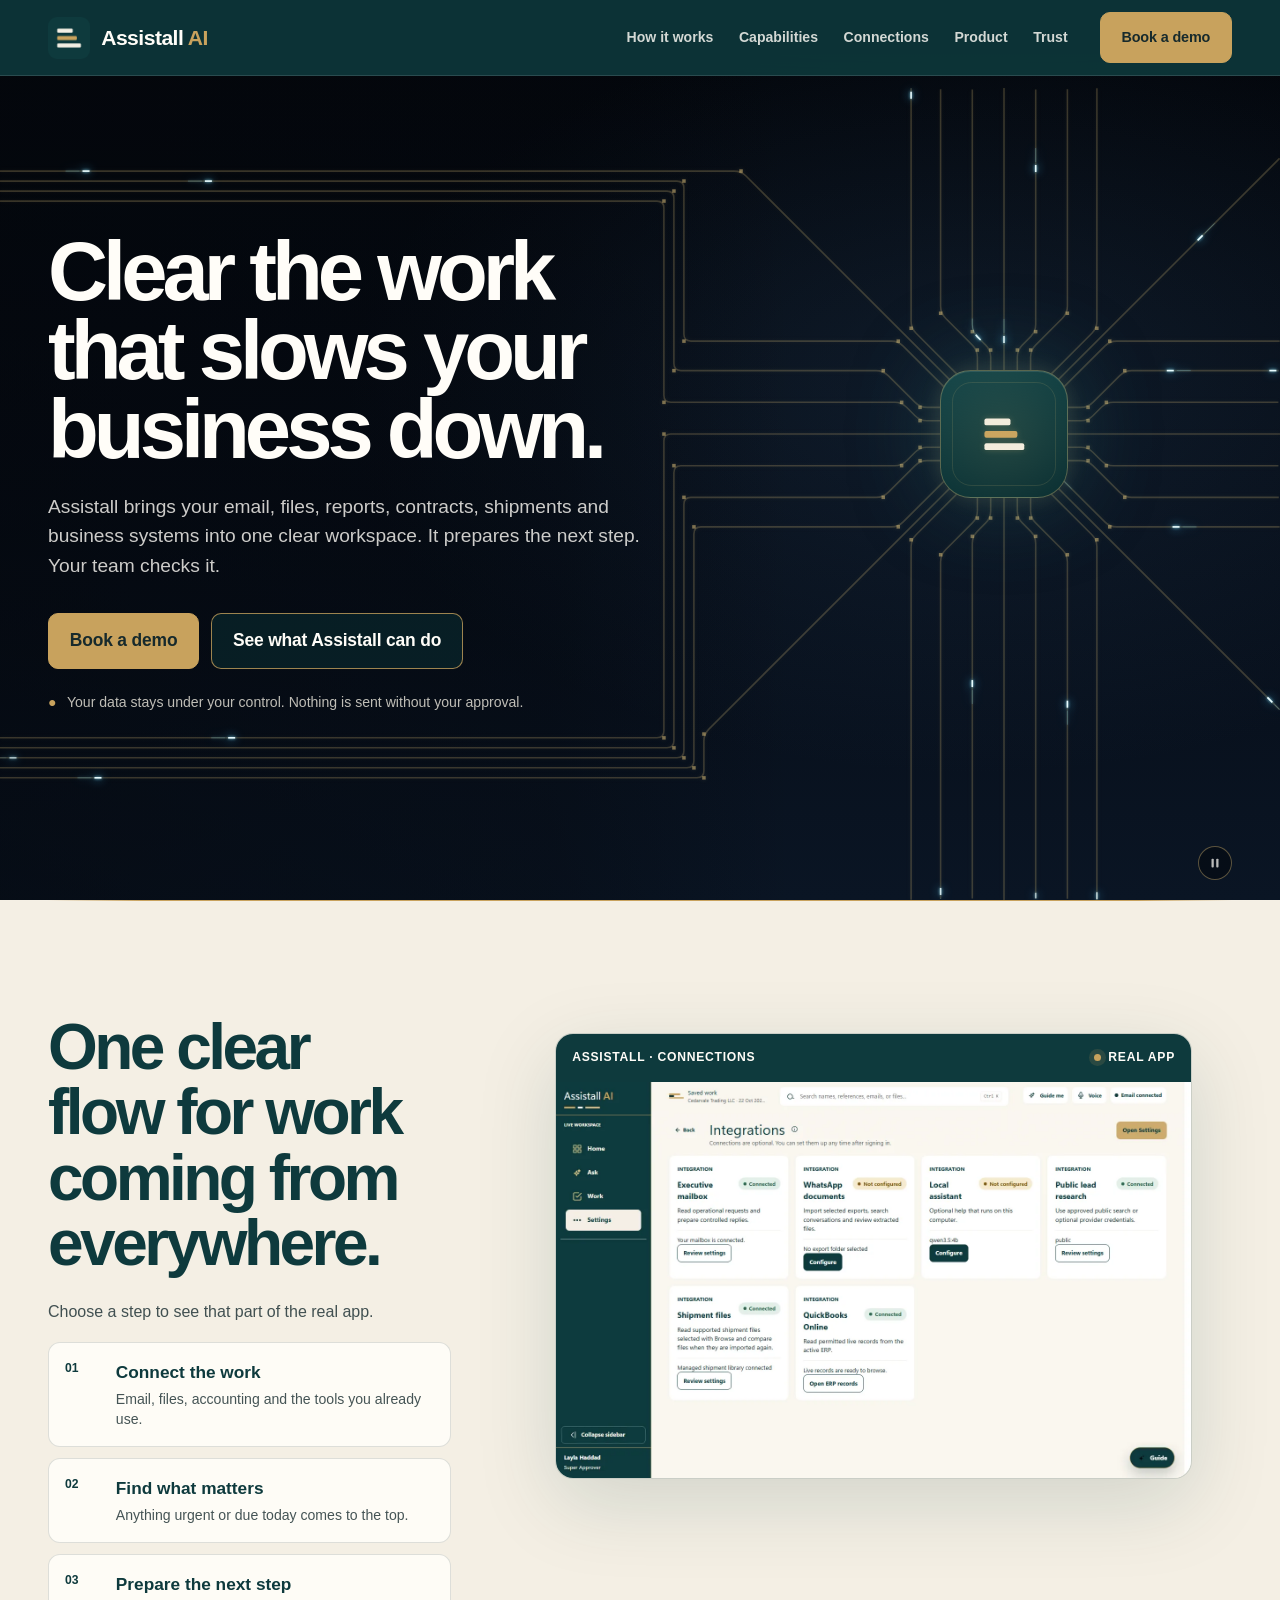
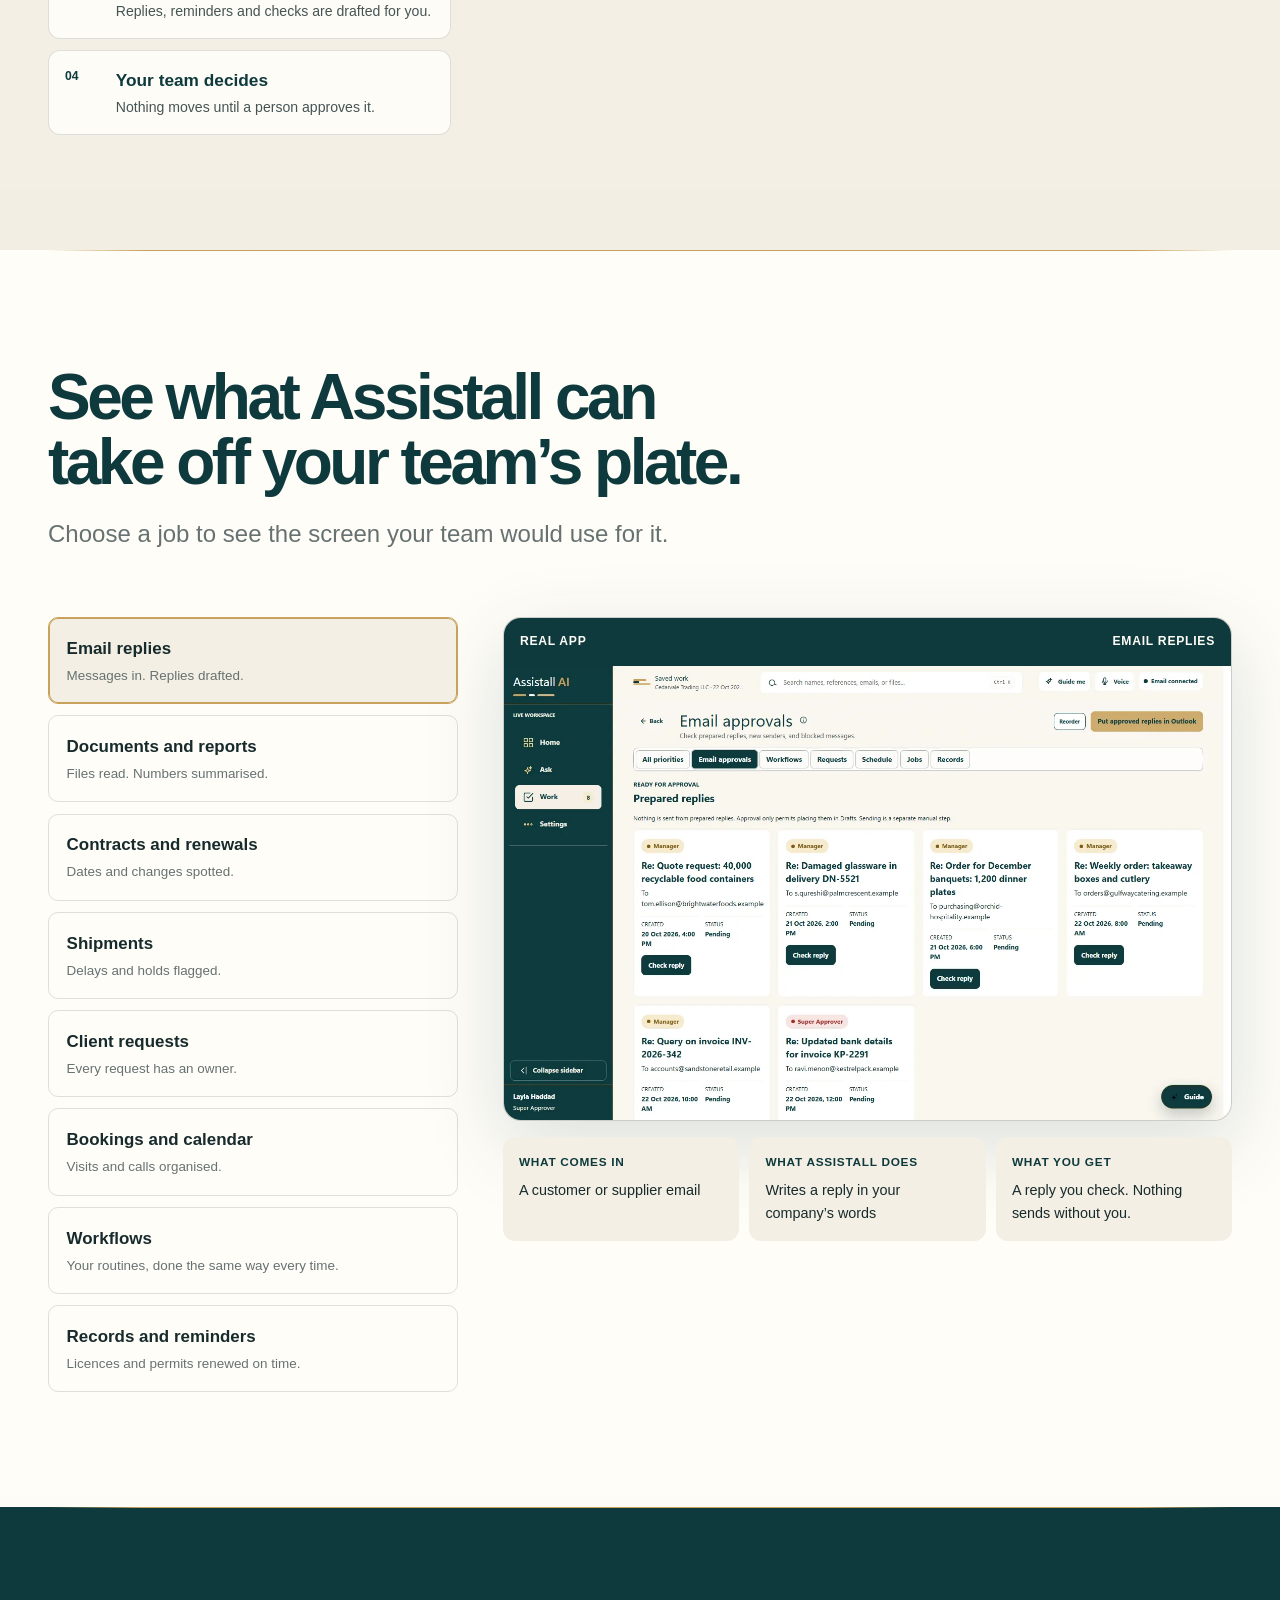
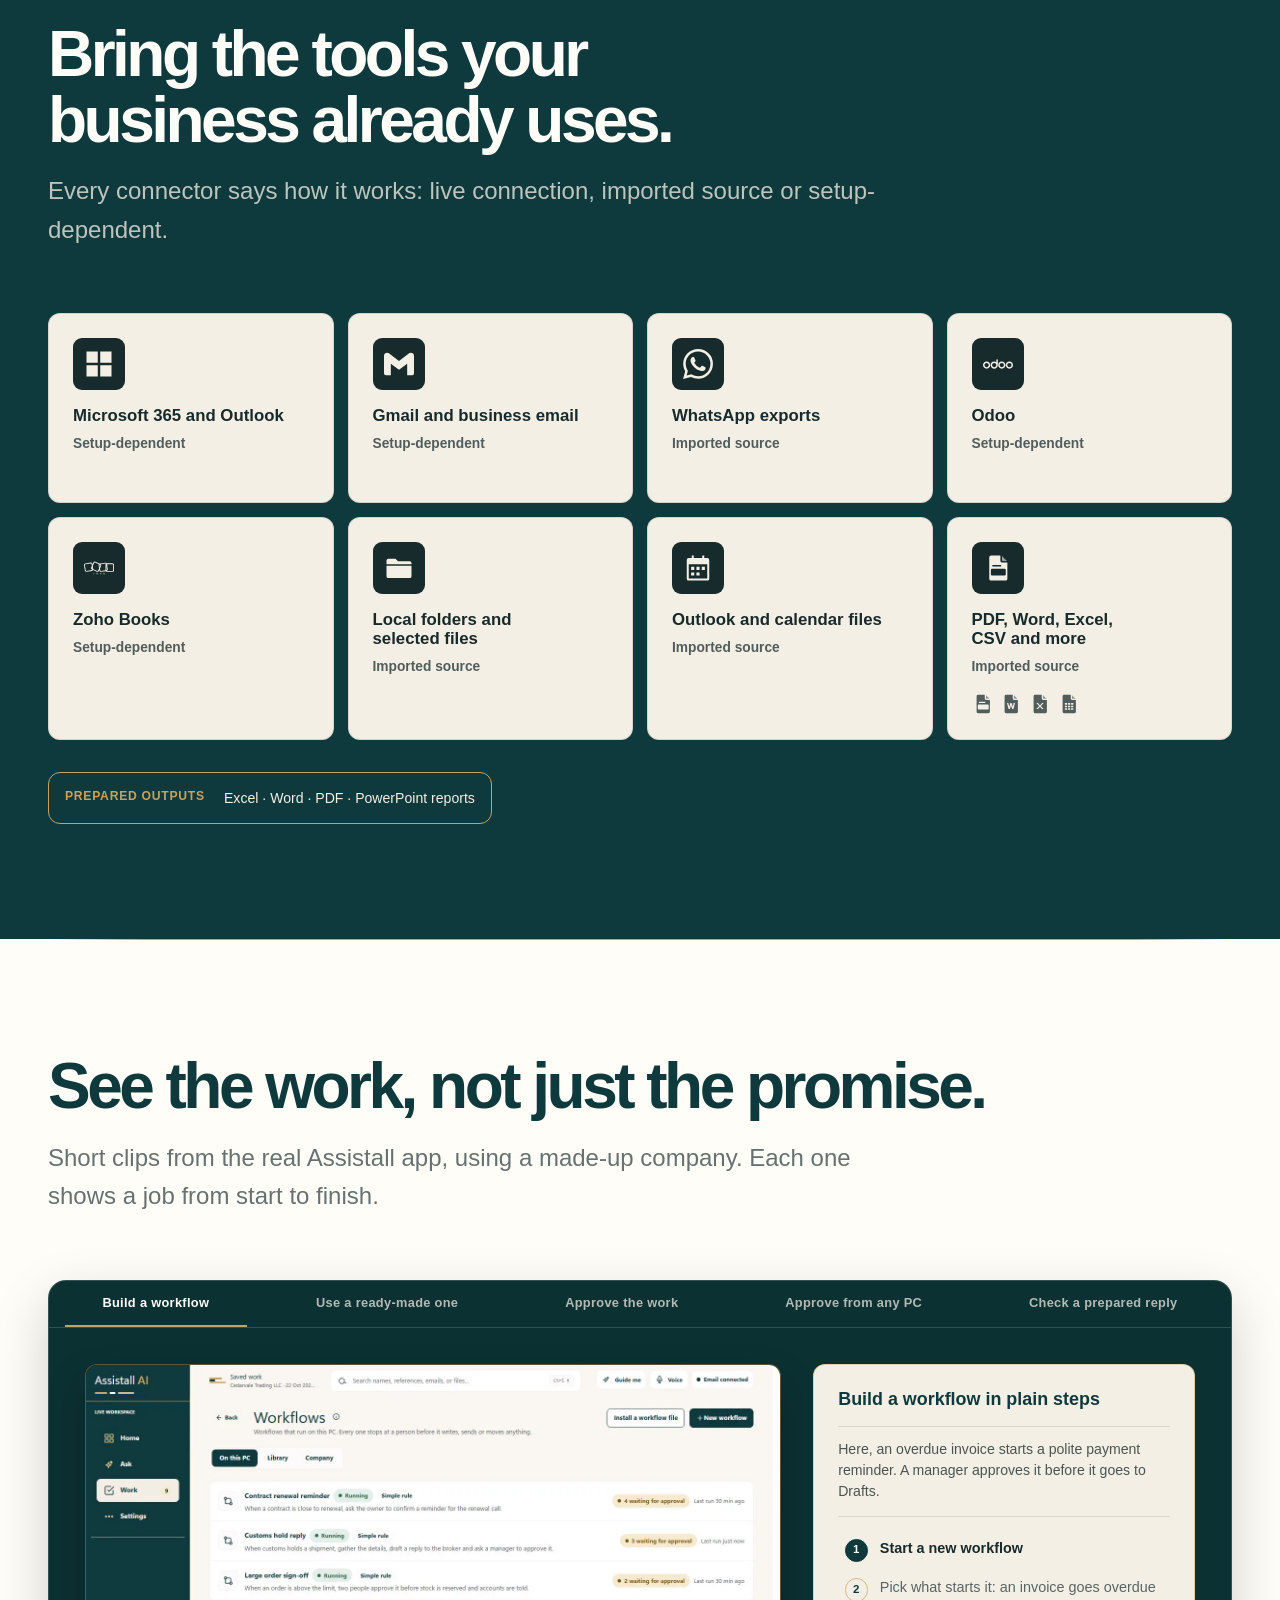
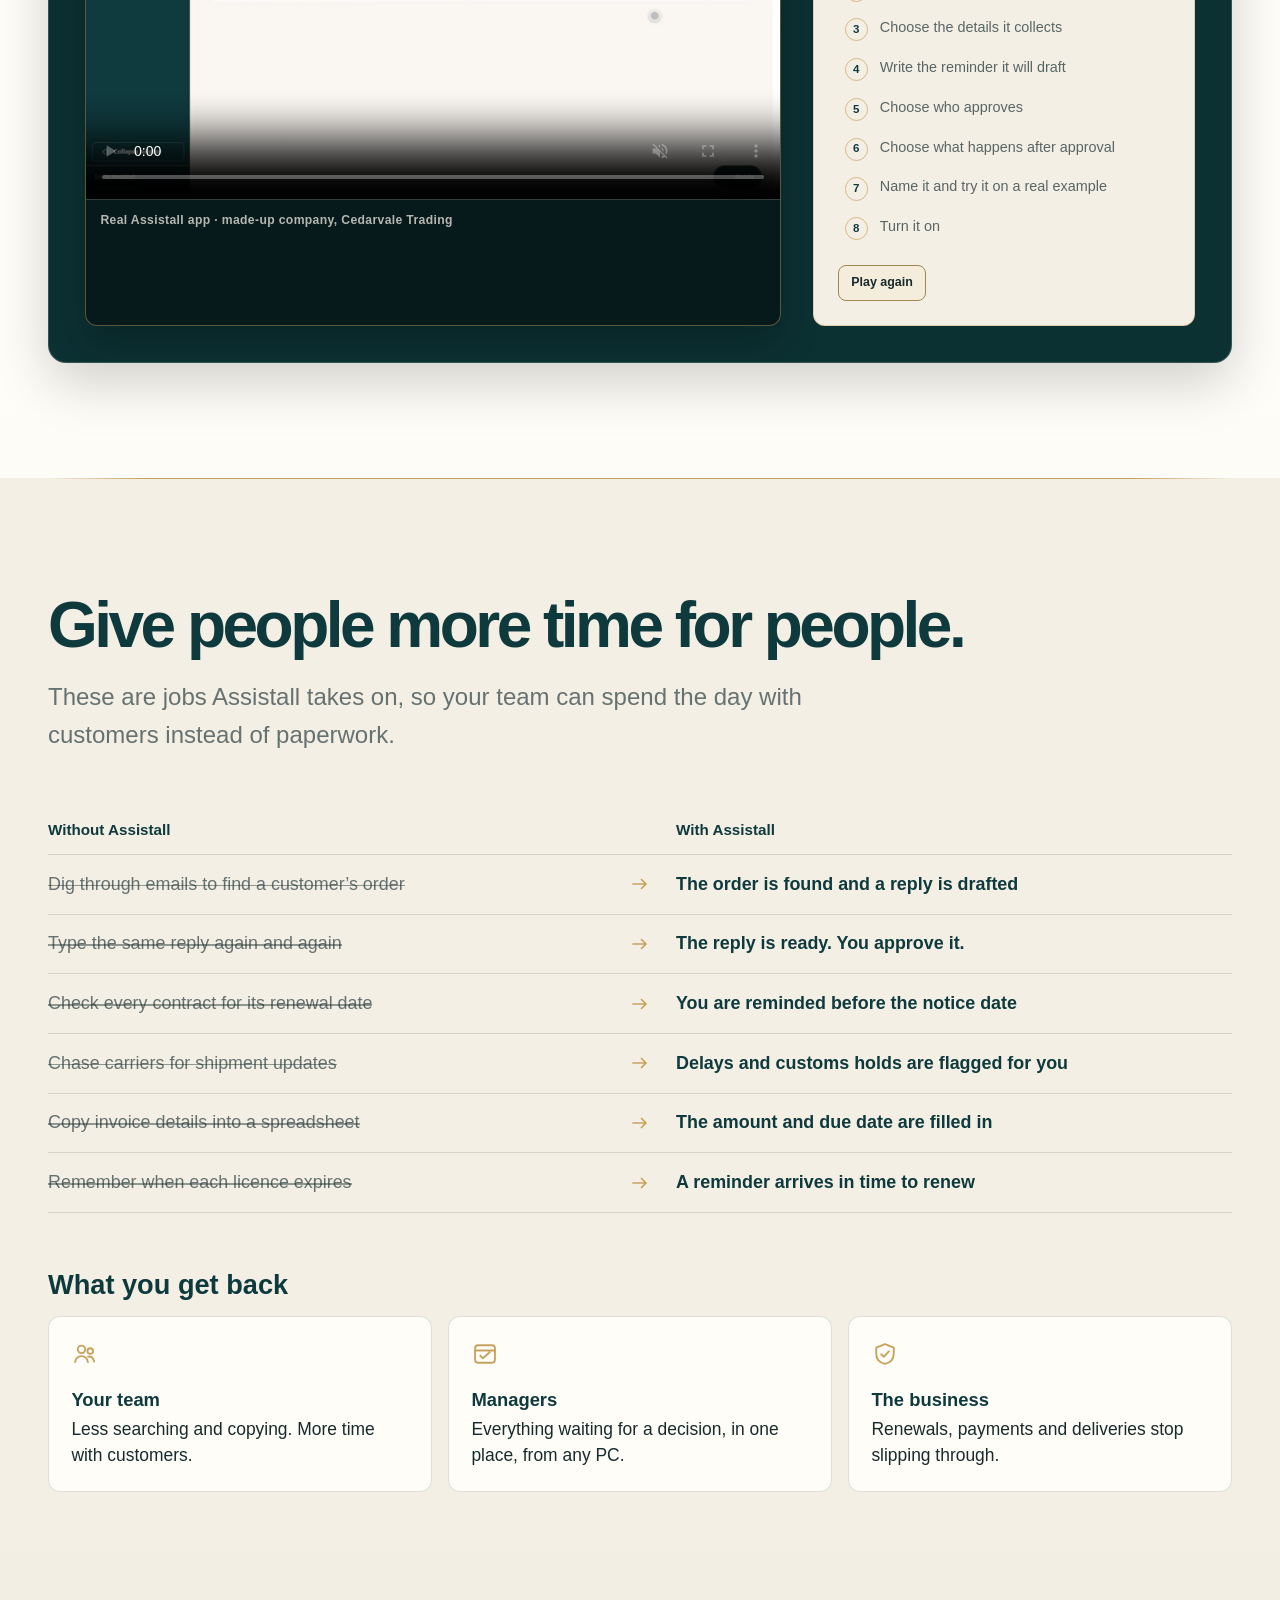
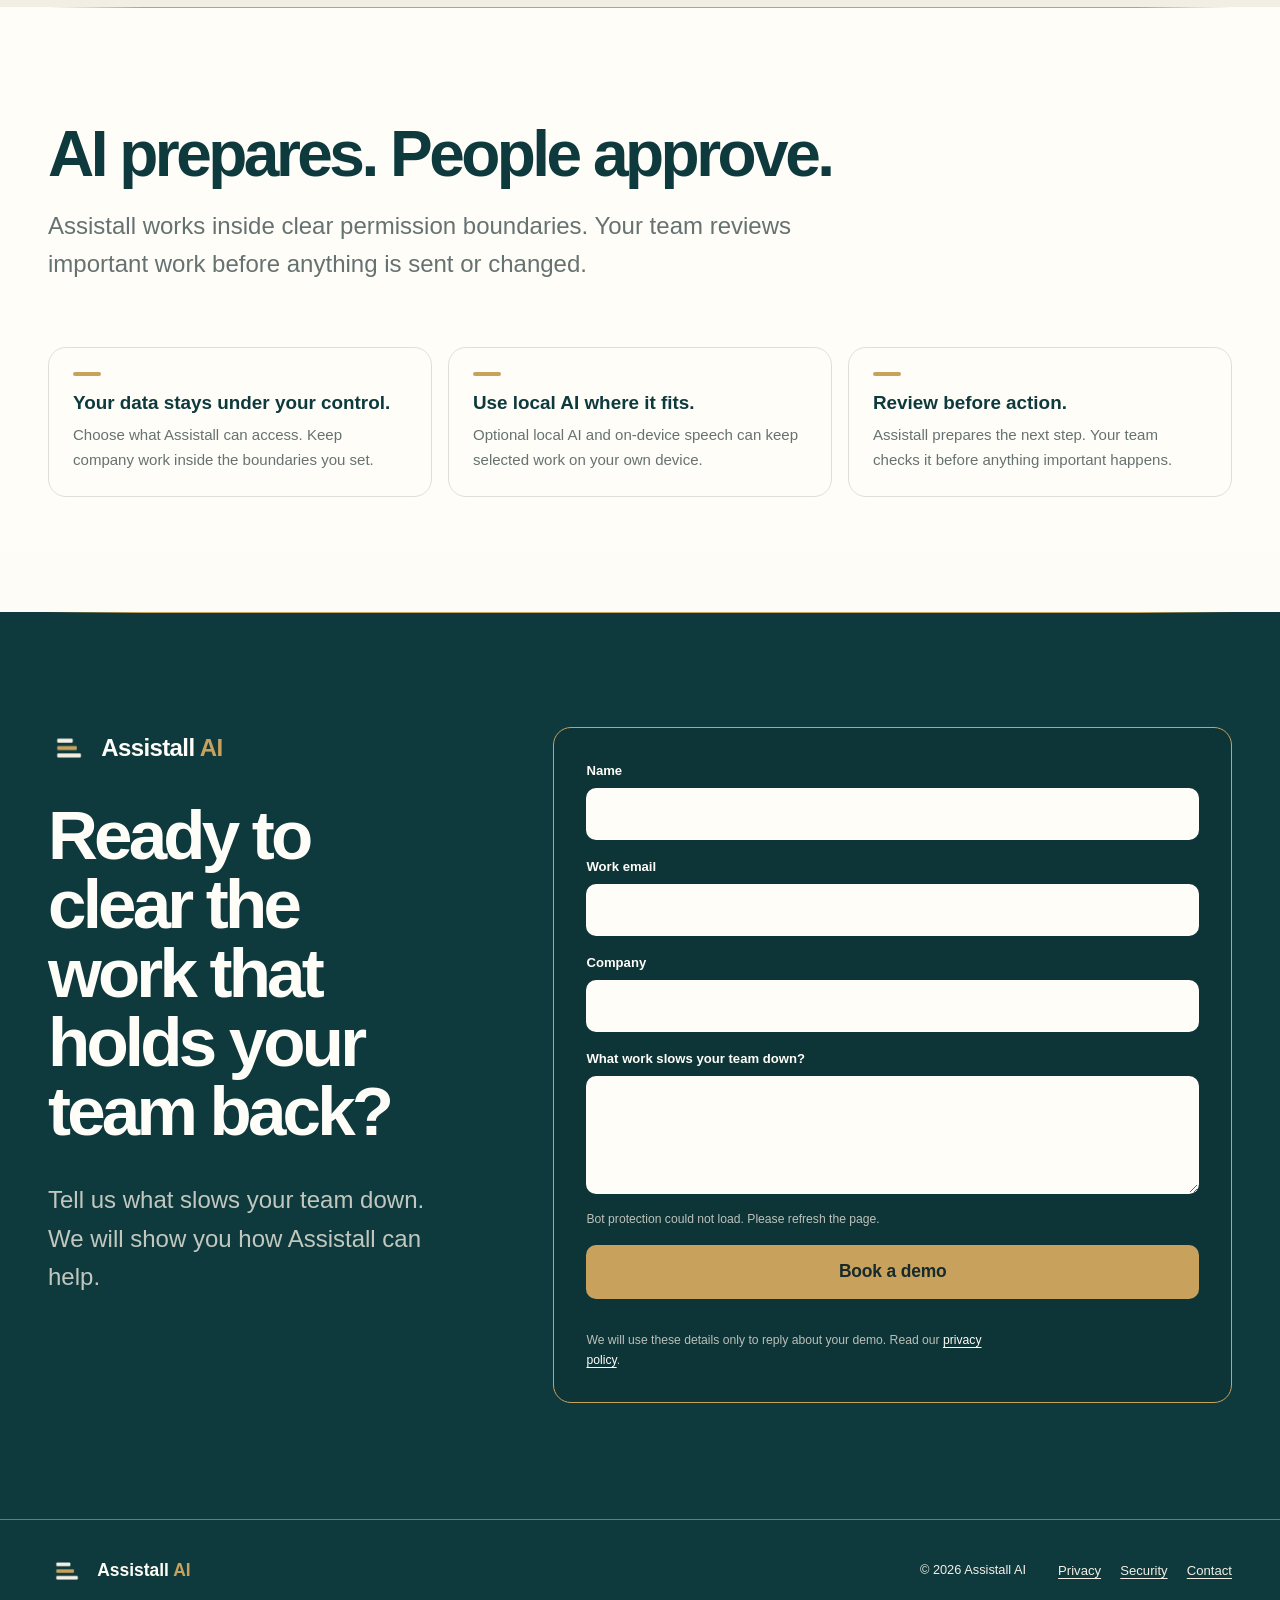
==== commit b7699b5c: "Website: real app screens, five new clips and a clearer time-back section [skip ci] - How it works: " ====
--- a/index.html
+++ b/index.html
@@ -3,10 +3,10 @@
 <head>
   <meta charset="utf-8">
   <meta name="viewport" content="width=device-width, initial-scale=1">
-  <title>Assistall AI — Automate Operations. Unlock time.</title>
-  <meta name="description" content="Automate Operations. Unlock time. Assistall takes on the routine work across your email, files, reports, contracts, shipments and business systems, and your team checks every important next step.">
-  <meta property="og:title" content="Assistall AI — Automate Operations. Unlock time.">
-  <meta property="og:description" content="Automate Operations. Unlock time. AI prepares the work. People approve it.">
+  <title>Assistall AI — Clear the work that slows your business down</title>
+  <meta name="description" content="Assistall brings email, files, reports, contracts, shipments and business systems into one clear workspace. Your team checks every important next step.">
+  <meta property="og:title" content="Assistall AI — Clear the work that slows your business down">
+  <meta property="og:description" content="One clear workspace for everyday business work. AI prepares. People approve.">
   <meta property="og:type" content="website">
   <meta property="og:url" content="https://assistall.ai/">
   <meta name="theme-color" content="#0E3A3D">
@@ -16,7 +16,7 @@
   <link rel="apple-touch-icon" href="assets/apple-touch-icon.png">
   <link rel="manifest" href="assets/site.webmanifest">
   <link rel="stylesheet" href="assets/brand.css?v=20261019a">
-  <link rel="stylesheet" href="assets/page.css?v=20261023a">
+  <link rel="stylesheet" href="assets/page.css?v=20261023b">
 </head>
 <body>
   <a class="skip-link" href="#main">Skip to main content</a>
@@ -50,8 +50,8 @@
 
       <div class="wrap hero-grid">
         <div class="hero-copy" data-reveal>
-          <h1 id="hero-title">Automate Operations. Unlock time.</h1>
-          <p class="hero-lede">Assistall brings your email, files, reports, contracts, shipments and business systems into one clear workspace. It prepares the next step. Your team checks it. Assistall makes it happen.</p>
+          <h1 id="hero-title">Clear the work that slows your business down.</h1>
+          <p class="hero-lede">Assistall brings your email, files, reports, contracts, shipments and business systems into one clear workspace. It prepares the next step. Your team checks it.</p>
           <div class="button-row" aria-label="Hero actions">
             <a class="button button--primary" href="#demo" data-scroll-link>Book a demo</a>
             <a class="button button--outline" href="#capabilities" data-scroll-link>See what Assistall can do</a>
@@ -63,19 +63,20 @@
 
     <section id="how-it-works" class="story-section story-section--limestone" aria-labelledby="work-story-title">
       <div class="operational-current" aria-hidden="true"></div>
-      <div class="wrap section-grid section-grid--workday">
+      <div class="wrap section-grid section-grid--workday" data-flow-switcher>
         <div class="section-copy" data-reveal>
           <h2 id="work-story-title">One clear flow for work coming from everywhere.</h2>
-          <ol class="workday-steps">
-            <li><span>01</span><div><strong>Connect the work</strong><p>Email, files, contracts and business systems.</p></div></li>
-            <li><span>02</span><div><strong>Find what matters</strong><p>Important changes and requests come forward.</p></div></li>
-            <li><span>03</span><div><strong>Prepare the next step</strong><p>Replies, reports and review work get ready.</p></div></li>
-            <li><span>04</span><div><strong>Your team decides</strong><p>People approve what moves forward.</p></div></li>
+          <p class="flow-hint">Choose a step to see that part of the real app.</p>
+          <ol class="workday-steps" role="tablist" aria-label="How Assistall works, step by step" aria-orientation="vertical">
+            <li role="presentation"><button id="flow-tab-connect" type="button" role="tab" aria-selected="true" aria-controls="flow-panel" tabindex="0" data-flow-step="connect"><span class="workday-steps__number">01</span><span class="workday-steps__text"><strong>Connect the work</strong><span>Email, files, accounting and the tools you already use.</span></span></button></li>
+            <li role="presentation"><button id="flow-tab-find" type="button" role="tab" aria-selected="false" aria-controls="flow-panel" tabindex="-1" data-flow-step="find"><span class="workday-steps__number">02</span><span class="workday-steps__text"><strong>Find what matters</strong><span>Anything urgent or due today comes to the top.</span></span></button></li>
+            <li role="presentation"><button id="flow-tab-prepare" type="button" role="tab" aria-selected="false" aria-controls="flow-panel" tabindex="-1" data-flow-step="prepare"><span class="workday-steps__number">03</span><span class="workday-steps__text"><strong>Prepare the next step</strong><span>Replies, reminders and checks are drafted for you.</span></span></button></li>
+            <li role="presentation"><button id="flow-tab-decide" type="button" role="tab" aria-selected="false" aria-controls="flow-panel" tabindex="-1" data-flow-step="decide"><span class="workday-steps__number">04</span><span class="workday-steps__text"><strong>Your team decides</strong><span>Nothing moves until a person approves it.</span></span></button></li>
           </ol>
         </div>
-        <figure class="product-window product-window--sticky" data-reveal>
-          <figcaption><span>Assistall workspace · Overview</span><span class="live-dot">Live product</span></figcaption>
-          <div class="shot-frame"><img src="assets/media/workspace-limestone.png" alt="Assistall AI workspace overview showing reports, contracts, shipments and connected work" width="1220" height="760"></div><a class="shot-open" href="assets/media/workspace-limestone.png" target="_blank" rel="noopener">Open the full workspace view <svg width="16" height="16" viewBox="0 0 16 16" aria-hidden="true" focusable="false"><path d="M3 8h9M8.5 4.5 12 8l-3.5 3.5" fill="none" stroke="currentColor" stroke-width="1.6" stroke-linecap="round" stroke-linejoin="round"/></svg></a>
+        <figure id="flow-panel" class="product-window product-window--sticky" role="tabpanel" aria-labelledby="flow-tab-connect" data-reveal>
+          <figcaption><span>Assistall · <span data-flow-caption>Connections</span></span><span class="live-dot">Real app</span></figcaption>
+          <div class="shot-frame"><img src="assets/media/showcase/flow-connect.webp" alt="The Assistall Integrations screen: the mailbox, shipment files, QuickBooks Online and lead research are connected" width="1440" height="900" data-flow-image></div><a class="shot-open" href="assets/media/showcase/flow-connect.webp" target="_blank" rel="noopener" data-flow-open>Open the full screen <svg width="16" height="16" viewBox="0 0 16 16" aria-hidden="true" focusable="false"><path d="M3 8h9M8.5 4.5 12 8l-3.5 3.5" fill="none" stroke="currentColor" stroke-width="1.6" stroke-linecap="round" stroke-linejoin="round"/></svg></a>
         </figure>
       </div>
     </section>
@@ -85,25 +86,28 @@
       <div class="wrap">
         <header class="section-heading" data-reveal>
           <h2 id="capabilities-title">See what Assistall can take off your team’s plate.</h2>
+          <p>Choose a job to see the screen your team would use for it.</p>
         </header>
         <div class="capability-experience">
-          <div class="capability-controls" role="tablist" aria-label="Assistall capabilities" data-reveal>
-            <button id="capability-tab-inbox" type="button" role="tab" aria-controls="capability-panel" aria-selected="true" tabindex="0" data-capability-id="inbox"><strong>Inbox and controlled replies</strong><span>Messages in. Checked replies ready.</span></button>
-            <button id="capability-tab-files" type="button" role="tab" aria-controls="capability-panel" aria-selected="false" tabindex="-1" data-capability-id="files"><strong>Files, OCR and reports</strong><span>Documents read. Reports prepared.</span></button>
-            <button id="capability-tab-contracts" type="button" role="tab" aria-controls="capability-panel" aria-selected="false" tabindex="-1" data-capability-id="contracts"><strong>Contracts and renewals</strong><span>Changes, dates and review points surfaced.</span></button>
-            <button id="capability-tab-shipments" type="button" role="tab" aria-controls="capability-panel" aria-selected="false" tabindex="-1" data-capability-id="shipments"><strong>Shipments and delivery</strong><span>Status changes and records organised.</span></button>
-            <button id="capability-tab-clients" type="button" role="tab" aria-controls="capability-panel" aria-selected="false" tabindex="-1" data-capability-id="clients"><strong>Clients and service requests</strong><span>Requests gathered and next steps prepared.</span></button>
-            <button id="capability-tab-booking" type="button" role="tab" aria-controls="capability-panel" aria-selected="false" tabindex="-1" data-capability-id="booking"><strong>Booking and marketing</strong><span>Calendar and outreach work made clearer.</span></button>
+          <div class="capability-controls" role="tablist" aria-label="What Assistall can do" aria-orientation="vertical" data-reveal>
+            <button id="capability-tab-inbox" type="button" role="tab" aria-controls="capability-panel" aria-selected="true" tabindex="0" data-capability-id="inbox"><strong>Email replies</strong><span>Messages in. Replies drafted.</span></button>
+            <button id="capability-tab-files" type="button" role="tab" aria-controls="capability-panel" aria-selected="false" tabindex="-1" data-capability-id="files"><strong>Documents and reports</strong><span>Files read. Numbers summarised.</span></button>
+            <button id="capability-tab-contracts" type="button" role="tab" aria-controls="capability-panel" aria-selected="false" tabindex="-1" data-capability-id="contracts"><strong>Contracts and renewals</strong><span>Dates and changes spotted.</span></button>
+            <button id="capability-tab-shipments" type="button" role="tab" aria-controls="capability-panel" aria-selected="false" tabindex="-1" data-capability-id="shipments"><strong>Shipments</strong><span>Delays and holds flagged.</span></button>
+            <button id="capability-tab-clients" type="button" role="tab" aria-controls="capability-panel" aria-selected="false" tabindex="-1" data-capability-id="clients"><strong>Client requests</strong><span>Every request has an owner.</span></button>
+            <button id="capability-tab-booking" type="button" role="tab" aria-controls="capability-panel" aria-selected="false" tabindex="-1" data-capability-id="booking"><strong>Bookings and calendar</strong><span>Visits and calls organised.</span></button>
+            <button id="capability-tab-workflows" type="button" role="tab" aria-controls="capability-panel" aria-selected="false" tabindex="-1" data-capability-id="workflows"><strong>Workflows</strong><span>Your routines, done the same way every time.</span></button>
+            <button id="capability-tab-records" type="button" role="tab" aria-controls="capability-panel" aria-selected="false" tabindex="-1" data-capability-id="records"><strong>Records and reminders</strong><span>Licences and permits renewed on time.</span></button>
           </div>
           <div id="capability-panel" class="capability-evidence" role="tabpanel" aria-labelledby="capability-tab-inbox" data-reveal>
             <div class="product-window">
-              <div class="product-window__bar"><span>Real workspace</span><span data-capability-title>Inbox and controlled replies</span></div>
-              <div class="shot-frame"><img src="assets/media/workspace-limestone.png" alt="Real Assistall workspace used to demonstrate the selected capability" width="1220" height="760"></div><a class="shot-open" href="assets/media/workspace-limestone.png" target="_blank" rel="noopener">Open the full workspace view <svg width="16" height="16" viewBox="0 0 16 16" aria-hidden="true" focusable="false"><path d="M3 8h9M8.5 4.5 12 8l-3.5 3.5" fill="none" stroke="currentColor" stroke-width="1.6" stroke-linecap="round" stroke-linejoin="round"/></svg></a>
+              <div class="product-window__bar"><span>Real app</span><span data-capability-title>Email replies</span></div>
+              <div class="shot-frame"><img src="assets/media/showcase/cap-inbox.webp" alt="Prepared email replies waiting for approval, one card per customer email" width="1440" height="900" data-capability-image></div><a class="shot-open" href="assets/media/showcase/cap-inbox.webp" target="_blank" rel="noopener" data-capability-open>Open the full screen <svg width="16" height="16" viewBox="0 0 16 16" aria-hidden="true" focusable="false"><path d="M3 8h9M8.5 4.5 12 8l-3.5 3.5" fill="none" stroke="currentColor" stroke-width="1.6" stroke-linecap="round" stroke-linejoin="round"/></svg></a>
             </div>
             <dl class="capability-outcome">
-              <div><dt>Input</dt><dd data-capability-input>Email or business message</dd></div>
-              <div><dt>Assistall prepares</dt><dd data-capability-preparation>A clear reply draft</dd></div>
-              <div><dt>Your team approves</dt><dd data-capability-result>Nothing sends without you</dd></div>
+              <div><dt>What comes in</dt><dd data-capability-input>A customer or supplier email</dd></div>
+              <div><dt>What Assistall does</dt><dd data-capability-preparation>Writes a reply in your company’s words</dd></div>
+              <div><dt>What you get</dt><dd data-capability-result>A reply you check. Nothing sends without you.</dd></div>
             </dl>
           </div>
         </div>
@@ -166,51 +170,103 @@
       <div class="wrap">
         <header class="section-heading" data-reveal>
           <h2 id="product-title">See the work, not just the promise.</h2>
-          <p>Follow real business work from the source to a clear next step your team can check.</p>
+          <p>Short clips from the real Assistall app, using a made-up company. Each one shows a job from start to finish.</p>
         </header>
         <div class="workflow-evidence" data-workflow-evidence>
-          <div class="workflow-tabs" role="tablist" aria-label="Assistall workflow examples">
-            <button id="workflow-tab-contract" type="button" role="tab" aria-selected="true" aria-controls="workflow-panel-contract" tabindex="0" data-workflow-tab="contract">Contract review</button>
-            <button id="workflow-tab-shipment" type="button" role="tab" aria-selected="false" aria-controls="workflow-panel-shipment" tabindex="-1" data-workflow-tab="shipment">Shipment tracking</button>
-            <button id="workflow-tab-report" type="button" role="tab" aria-selected="false" aria-controls="workflow-panel-report" tabindex="-1" data-workflow-tab="report">Report preparation</button>
-          </div>
-
-          <div id="workflow-panel-contract" class="workflow-panel" role="tabpanel" aria-labelledby="workflow-tab-contract" data-workflow-panel="contract" tabindex="0">
-            <figure class="workflow-media">
-              <video data-workflow-video muted loop playsinline controls preload="metadata" poster="assets/media/workflows/contract-review.png" aria-label="Assistall workspace showing a contract review workflow"><source src="assets/media/workflows/contract-review.mp4" type="video/mp4"></video>
-              <figcaption>Real Assistall workspace · fictional capture</figcaption>
-            </figure>
-            <article class="workflow-stage">
-              <h3>Contract review</h3>
-              <p><strong>Northstar Supplies Framework Agreement</strong> is marked for review with the counterparty, owner and renewal date together.</p>
-              <p>Assistall gives the person checking it one clear place to open the record and decide the next step.</p>
-              <button class="workflow-result" type="button" data-workflow-replay>Replay workflow</button>
-            </article>
-          </div>
-
-          <div id="workflow-panel-shipment" class="workflow-panel" role="tabpanel" aria-labelledby="workflow-tab-shipment" data-workflow-panel="shipment" tabindex="0" hidden>
-            <figure class="workflow-media">
-              <video data-workflow-video muted loop playsinline controls preload="metadata" poster="assets/media/workflows/shipment-review.png" aria-label="Assistall workspace showing a shipment customs review workflow"><source src="assets/media/workflows/shipment-review.mp4" type="video/mp4"></video>
-              <figcaption>Real Assistall workspace · fictional capture</figcaption>
-            </figure>
-            <article class="workflow-stage">
-              <h3>Shipment tracking</h3>
-              <p><strong>NSC-4427</strong> brings the route, ETA, container and customs status into one reviewable record.</p>
-              <p>Your team sees what changed before they contact a client, carrier or vendor.</p>
-              <button class="workflow-result" type="button" data-workflow-replay>Replay workflow</button>
-            </article>
-          </div>
-
-          <div id="workflow-panel-report" class="workflow-panel" role="tabpanel" aria-labelledby="workflow-tab-report" data-workflow-panel="report" tabindex="0" hidden>
-            <figure class="workflow-media">
-              <video data-workflow-video muted loop playsinline controls preload="metadata" poster="assets/media/workflows/report-preparation.png" aria-label="Assistall workspace showing a prepared sales report workflow"><source src="assets/media/workflows/report-preparation.mp4" type="video/mp4"></video>
-              <figcaption>Real Assistall workspace · fictional capture</figcaption>
-            </figure>
-            <article class="workflow-stage">
-              <h3>Report preparation</h3>
-              <p><strong>Daily Sales Report</strong> is read into a clear summary, with its source and export step kept together.</p>
-              <p>Your team reviews the prepared report before sharing it or using it to decide what happens next.</p>
-              <button class="workflow-result" type="button" data-workflow-replay>Replay workflow</button>
+          <div class="workflow-tabs" role="tablist" aria-label="Assistall in action">
+            <button id="workflow-tab-build" type="button" role="tab" aria-selected="true" aria-controls="workflow-panel-build" tabindex="0" data-workflow-tab="build">Build a workflow</button>
+            <button id="workflow-tab-library" type="button" role="tab" aria-selected="false" aria-controls="workflow-panel-library" tabindex="-1" data-workflow-tab="library">Use a ready-made one</button>
+            <button id="workflow-tab-approve" type="button" role="tab" aria-selected="false" aria-controls="workflow-panel-approve" tabindex="-1" data-workflow-tab="approve">Approve the work</button>
+            <button id="workflow-tab-board" type="button" role="tab" aria-selected="false" aria-controls="workflow-panel-board" tabindex="-1" data-workflow-tab="board">Approve from any PC</button>
+            <button id="workflow-tab-reply" type="button" role="tab" aria-selected="false" aria-controls="workflow-panel-reply" tabindex="-1" data-workflow-tab="reply">Check a prepared reply</button>
+          </div>
+
+          <div id="workflow-panel-build" class="workflow-panel" role="tabpanel" aria-labelledby="workflow-tab-build" data-workflow-panel="build" tabindex="0">
+            <figure class="workflow-media">
+              <video data-workflow-video muted playsinline controls preload="metadata" poster="assets/media/workflows/build-a-workflow.webp" aria-label="Assistall workflow builder: a new workflow is built step by step, tried on an example and turned on"><source src="assets/media/workflows/build-a-workflow.mp4" type="video/mp4"></video>
+              <figcaption>Real Assistall app · made-up company, Cedarvale Trading</figcaption>
+            </figure>
+            <article class="workflow-stage">
+              <h3>Build a workflow in plain steps</h3>
+              <p>Here, an overdue invoice starts a polite payment reminder. A manager approves it before it goes to Drafts.</p>
+              <ol class="workflow-steps" aria-label="Steps in this clip">
+                <li><button type="button" data-workflow-seek="0.2">Start a new workflow</button></li>
+                <li><button type="button" data-workflow-seek="1.65">Pick what starts it: an invoice goes overdue</button></li>
+                <li><button type="button" data-workflow-seek="3.26">Choose the details it collects</button></li>
+                <li><button type="button" data-workflow-seek="5.1">Write the reminder it will draft</button></li>
+                <li><button type="button" data-workflow-seek="12.98">Choose who approves</button></li>
+                <li><button type="button" data-workflow-seek="14.42">Choose what happens after approval</button></li>
+                <li><button type="button" data-workflow-seek="20.0">Name it and try it on a real example</button></li>
+                <li><button type="button" data-workflow-seek="27.93">Turn it on</button></li>
+              </ol>
+              <button class="workflow-result" type="button" data-workflow-replay>Play again</button>
+            </article>
+          </div>
+          <div id="workflow-panel-library" class="workflow-panel" role="tabpanel" aria-labelledby="workflow-tab-library" data-workflow-panel="library" tabindex="0" hidden>
+            <figure class="workflow-media">
+              <video data-workflow-video muted playsinline controls preload="metadata" poster="assets/media/workflows/ready-made-workflow.webp" aria-label="The Assistall workflow library: a trading workflow for delayed shipments is set up and turned on"><source src="assets/media/workflows/ready-made-workflow.mp4" type="video/mp4"></video>
+              <figcaption>Real Assistall app · made-up company, Cedarvale Trading</figcaption>
+            </figure>
+            <article class="workflow-stage">
+              <h3>Start from a ready-made workflow</h3>
+              <p>Pick your industry, choose a workflow, answer a few questions and turn it on.</p>
+              <ol class="workflow-steps" aria-label="Steps in this clip">
+                <li><button type="button" data-workflow-seek="0.2">Open the library</button></li>
+                <li><button type="button" data-workflow-seek="1.71">Choose your industry</button></li>
+                <li><button type="button" data-workflow-seek="3.2">Pick a ready-made workflow</button></li>
+                <li><button type="button" data-workflow-seek="5.73">Answer a few questions</button></li>
+                <li><button type="button" data-workflow-seek="6.88">Check it and turn it on</button></li>
+              </ol>
+              <button class="workflow-result" type="button" data-workflow-replay>Play again</button>
+            </article>
+          </div>
+          <div id="workflow-panel-approve" class="workflow-panel" role="tabpanel" aria-labelledby="workflow-tab-approve" data-workflow-panel="approve" tabindex="0" hidden>
+            <figure class="workflow-media">
+              <video data-workflow-video muted playsinline controls preload="metadata" poster="assets/media/workflows/approve-a-run.webp" aria-label="A customs hold reply waiting for approval is opened from Home and approved"><source src="assets/media/workflows/approve-a-run.mp4" type="video/mp4"></video>
+              <figcaption>Real Assistall app · made-up company, Cedarvale Trading</figcaption>
+            </figure>
+            <article class="workflow-stage">
+              <h3>Approve the work in seconds</h3>
+              <p>Home shows what is waiting. Open it, see exactly what will happen, then approve.</p>
+              <ol class="workflow-steps" aria-label="Steps in this clip">
+                <li><button type="button" data-workflow-seek="0.21">Home shows what is waiting for you</button></li>
+                <li><button type="button" data-workflow-seek="1.94">Open the workflow</button></li>
+                <li><button type="button" data-workflow-seek="3.81">See exactly what will happen</button></li>
+                <li><button type="button" data-workflow-seek="6.91">Approve, and Assistall does the rest</button></li>
+              </ol>
+              <button class="workflow-result" type="button" data-workflow-replay>Play again</button>
+            </article>
+          </div>
+          <div id="workflow-panel-board" class="workflow-panel" role="tabpanel" aria-labelledby="workflow-tab-board" data-workflow-panel="board" tabindex="0" hidden>
+            <figure class="workflow-media">
+              <video data-workflow-video muted playsinline controls preload="metadata" poster="assets/media/workflows/company-board.webp" aria-label="The Assistall company board lists approvals from the warehouse and sales PCs, and one is approved"><source src="assets/media/workflows/company-board.mp4" type="video/mp4"></video>
+              <figcaption>Real Assistall app · made-up company, Cedarvale Trading</figcaption>
+            </figure>
+            <article class="workflow-stage">
+              <h3>Approve from any PC in the company</h3>
+              <p>The company board shows what is waiting on every PC, so the right person can decide from wherever they are.</p>
+              <ol class="workflow-steps" aria-label="Steps in this clip">
+                <li><button type="button" data-workflow-seek="0.21">Open the company board</button></li>
+                <li><button type="button" data-workflow-seek="2.15">See what waits on every PC</button></li>
+                <li><button type="button" data-workflow-seek="5.38">Approve it from this PC</button></li>
+              </ol>
+              <button class="workflow-result" type="button" data-workflow-replay>Play again</button>
+            </article>
+          </div>
+          <div id="workflow-panel-reply" class="workflow-panel" role="tabpanel" aria-labelledby="workflow-tab-reply" data-workflow-panel="reply" tabindex="0" hidden>
+            <figure class="workflow-media">
+              <video data-workflow-video muted playsinline controls preload="metadata" poster="assets/media/workflows/reply-approval.webp" aria-label="A customer's order email beside the prepared reply, which is then approved"><source src="assets/media/workflows/reply-approval.mp4" type="video/mp4"></video>
+              <figcaption>Real Assistall app · made-up company, Cedarvale Trading</figcaption>
+            </figure>
+            <article class="workflow-stage">
+              <h3>Check a reply before it is sent</h3>
+              <p>The customer's email and the prepared reply sit side by side. Approve it and it goes to Drafts.</p>
+              <ol class="workflow-steps" aria-label="Steps in this clip">
+                <li><button type="button" data-workflow-seek="0.19">A customer's order comes in</button></li>
+                <li><button type="button" data-workflow-seek="2.14">The email and the prepared reply, side by side</button></li>
+                <li><button type="button" data-workflow-seek="4.67">Approve: the reply goes to Drafts</button></li>
+              </ol>
+              <button class="workflow-result" type="button" data-workflow-replay>Play again</button>
             </article>
           </div>
         </div>
@@ -222,14 +278,23 @@
       <div class="wrap" data-reveal>
         <header class="section-heading">
           <h2 id="human-title">Give people more time for people.</h2>
-          <p>Spend less time searching, copying and chasing updates. Spend more time with clients, building trust, finding sales and growing the business.</p>
-        </header>
-        <div class="workday-comparison" aria-label="Illustration of administrative work becoming shorter">
-          <article><p><strong>Before</strong> Search, copy and chase updates</p><span class="time-track"><i></i></span></article>
-          <article class="is-assisted"><p><strong>With Assistall</strong> Review work that is ready</p><span class="time-track"><i></i></span></article>
-        </div>
-        <ul class="human-work"><li>Client relationships</li><li>Sales</li><li>Outreach</li><li>Decisions</li></ul>
-        <p class="illustration-note">Illustrative workday — not a performance claim.</p>
+          <p>These are jobs Assistall takes on, so your team can spend the day with customers instead of paperwork.</p>
+        </header>
+        <div class="chore-head" aria-hidden="true"><span>Without Assistall</span><span>With Assistall</span></div>
+        <ul class="chore-list" aria-label="Jobs Assistall takes on">
+          <li style="--i: 0"><span class="chore-list__before"><span class="visually-hidden">Without Assistall: </span>Dig through emails to find a customer’s order</span><svg class="chore-list__arrow" width="22" height="22" viewBox="0 0 22 22" aria-hidden="true" focusable="false"><path d="M4 11h13M12.5 6.5 17 11l-4.5 4.5" fill="none" stroke="currentColor" stroke-width="1.7" stroke-linecap="round" stroke-linejoin="round"/></svg><span class="chore-list__after"><span class="visually-hidden">With Assistall: </span>The order is found and a reply is drafted</span></li>
+          <li style="--i: 1"><span class="chore-list__before"><span class="visually-hidden">Without Assistall: </span>Type the same reply again and again</span><svg class="chore-list__arrow" width="22" height="22" viewBox="0 0 22 22" aria-hidden="true" focusable="false"><path d="M4 11h13M12.5 6.5 17 11l-4.5 4.5" fill="none" stroke="currentColor" stroke-width="1.7" stroke-linecap="round" stroke-linejoin="round"/></svg><span class="chore-list__after"><span class="visually-hidden">With Assistall: </span>The reply is ready. You approve it.</span></li>
+          <li style="--i: 2"><span class="chore-list__before"><span class="visually-hidden">Without Assistall: </span>Check every contract for its renewal date</span><svg class="chore-list__arrow" width="22" height="22" viewBox="0 0 22 22" aria-hidden="true" focusable="false"><path d="M4 11h13M12.5 6.5 17 11l-4.5 4.5" fill="none" stroke="currentColor" stroke-width="1.7" stroke-linecap="round" stroke-linejoin="round"/></svg><span class="chore-list__after"><span class="visually-hidden">With Assistall: </span>You are reminded before the notice date</span></li>
+          <li style="--i: 3"><span class="chore-list__before"><span class="visually-hidden">Without Assistall: </span>Chase carriers for shipment updates</span><svg class="chore-list__arrow" width="22" height="22" viewBox="0 0 22 22" aria-hidden="true" focusable="false"><path d="M4 11h13M12.5 6.5 17 11l-4.5 4.5" fill="none" stroke="currentColor" stroke-width="1.7" stroke-linecap="round" stroke-linejoin="round"/></svg><span class="chore-list__after"><span class="visually-hidden">With Assistall: </span>Delays and customs holds are flagged for you</span></li>
+          <li style="--i: 4"><span class="chore-list__before"><span class="visually-hidden">Without Assistall: </span>Copy invoice details into a spreadsheet</span><svg class="chore-list__arrow" width="22" height="22" viewBox="0 0 22 22" aria-hidden="true" focusable="false"><path d="M4 11h13M12.5 6.5 17 11l-4.5 4.5" fill="none" stroke="currentColor" stroke-width="1.7" stroke-linecap="round" stroke-linejoin="round"/></svg><span class="chore-list__after"><span class="visually-hidden">With Assistall: </span>The amount and due date are filled in</span></li>
+          <li style="--i: 5"><span class="chore-list__before"><span class="visually-hidden">Without Assistall: </span>Remember when each licence expires</span><svg class="chore-list__arrow" width="22" height="22" viewBox="0 0 22 22" aria-hidden="true" focusable="false"><path d="M4 11h13M12.5 6.5 17 11l-4.5 4.5" fill="none" stroke="currentColor" stroke-width="1.7" stroke-linecap="round" stroke-linejoin="round"/></svg><span class="chore-list__after"><span class="visually-hidden">With Assistall: </span>A reminder arrives in time to renew</span></li>
+        </ul>
+        <h3 class="gains-title">What you get back</h3>
+        <ul class="gains">
+          <li><svg width="28" height="28" viewBox="0 0 24 24" aria-hidden="true" focusable="false" fill="none" stroke="currentColor" stroke-width="1.6" stroke-linecap="round" stroke-linejoin="round"><circle cx="9" cy="8" r="3.2"/><circle cx="16.5" cy="9.5" r="2.4"/><path d="M3.5 19c.6-3.3 2.8-5.2 5.5-5.2s4.9 1.9 5.5 5.2M14.6 14.2c2.6-.4 4.6 1.2 5.2 4.3"/></svg><h3>Your team</h3><p>Less searching and copying. More time with customers.</p></li>
+          <li><svg width="28" height="28" viewBox="0 0 24 24" aria-hidden="true" focusable="false" fill="none" stroke="currentColor" stroke-width="1.6" stroke-linecap="round" stroke-linejoin="round"><rect x="3.5" y="4.5" width="17" height="15" rx="2.5"/><path d="M3.5 9h17M8 13.5l2.2 2.2L16 10.5"/></svg><h3>Managers</h3><p>Everything waiting for a decision, in one place, from any PC.</p></li>
+          <li><svg width="28" height="28" viewBox="0 0 24 24" aria-hidden="true" focusable="false" fill="none" stroke="currentColor" stroke-width="1.6" stroke-linecap="round" stroke-linejoin="round"><path d="M12 3.5 19.5 6.5v5.2c0 4.3-3.1 7.6-7.5 8.8-4.4-1.2-7.5-4.5-7.5-8.8V6.5Z"/><path d="m8.8 12.2 2.2 2.2 4.3-4.6"/></svg><h3>The business</h3><p>Renewals, payments and deliveries stop slipping through.</p></li>
+        </ul>
       </div>
     </section>
 
@@ -253,7 +318,7 @@
       <div class="wrap final-cta-grid">
         <div class="final-cta-copy" data-reveal>
           <a class="wordmark wordmark--footer" href="/" aria-label="Assistall AI home"><img src="assets/apple-touch-icon.png" alt="" width="52" height="52"><span>Assistall <b>AI</b></span></a>
-          <h2 id="cta-title">Ready to unlock your team's time?</h2>
+          <h2 id="cta-title">Ready to clear the work that holds your team back?</h2>
           <p>Tell us what slows your team down. We will show you how Assistall can help.</p>
         </div>
         <form class="demo-form" action="demo-request.php" method="post" accept-charset="UTF-8" data-demo-form data-reveal>
@@ -280,6 +345,6 @@
       <nav aria-label="Footer navigation"><a href="privacy.html">Privacy</a><a href=".well-known/security.txt">Security</a><a href="mailto:hello@assistall.ai">Contact</a></nav>
     </div>
   </footer>
-  <script type="module" src="assets/site.js?v=20261023a"></script>
+  <script type="module" src="assets/site.js?v=20261023b"></script>
 </body>
 </html>
--- a/assets/page.css
+++ b/assets/page.css
@@ -93,15 +93,19 @@
 .section-grid { display: grid; gap: clamp(2rem, 5vw, 5rem); }
 .section-grid--workday { grid-template-columns: minmax(300px, .72fr) minmax(500px, 1.28fr); align-items: start; }
 
-.workday-steps { list-style: none; padding: 0; margin: 2.5rem 0 0; display: grid; gap: .72rem; }
-.workday-steps li { display: grid; grid-template-columns: 38px 1fr; gap: .8rem; padding: 1rem; border: 1px solid var(--rule); border-radius: var(--radius-sm); background: color-mix(in srgb, var(--ivory) 90%, transparent); transition: transform .25s ease, border-color .25s ease; }
-.workday-steps li:hover { transform: translateX(6px); border-color: var(--brass); }
-.workday-steps li > span { color: var(--brass); font-size: .76rem; font-weight: 800; }
+.section-copy > .flow-hint { margin: 1.4rem 0 0; color: color-mix(in srgb, var(--charcoal) 82%, var(--ivory)); font-size: 1rem; }
+.workday-steps { list-style: none; padding: 0; margin: 1.1rem 0 0; display: grid; gap: .72rem; }
+.workday-steps button { width: 100%; display: grid; grid-template-columns: 38px 1fr; gap: .8rem; padding: 1rem; text-align: left; color: var(--charcoal); font: inherit; border: 1px solid var(--rule); border-radius: var(--radius-sm); background: color-mix(in srgb, var(--ivory) 90%, transparent); cursor: pointer; transition: transform .25s ease, border-color .25s ease, background-color .25s ease; }
+.workday-steps button:hover { transform: translateX(6px); border-color: var(--brass); }
+.workday-steps button.is-active { border-color: var(--brass); background: var(--ivory); box-shadow: inset 0 0 0 1px var(--brass); }
+.workday-steps button:focus-visible { outline: 3px solid var(--brass); outline-offset: 2px; }
+.workday-steps__number { color: var(--teal); font-size: .76rem; font-weight: 800; }
 .workday-steps strong { display: block; color: var(--teal); font-size: 1.08rem; }
-.workday-steps p { margin: .15rem 0 0; color: var(--muted); font-size: .88rem; line-height: 1.45; }
+.workday-steps__text > span { display: block; margin-top: .15rem; color: color-mix(in srgb, var(--charcoal) 80%, var(--ivory)); font-size: .88rem; line-height: 1.45; }
 .product-window { overflow: hidden; border: 1px solid color-mix(in srgb, var(--teal) 18%, transparent); border-radius: var(--radius-md); background: var(--limestone); box-shadow: var(--shadow-soft); }
 .product-window > figcaption, .product-window__bar { min-height: 48px; display: flex; justify-content: space-between; gap: 1rem; align-items: center; padding: .75rem 1rem; background: var(--teal); color: var(--ivory); text-transform: uppercase; letter-spacing: .06em; font-size: .76rem; font-weight: 800; }
-.product-window img { display: block; width: 100%; }
+.product-window img { display: block; width: 100%; height: auto; transition: opacity .14s ease; }
+.product-window img.is-swapping { opacity: 0; }
 .shot-frame { position: relative; overflow: hidden; }
 /* The full-view link only appears on phones, where the screenshot is cropped. */
 .shot-open { display: none; }
@@ -114,13 +118,14 @@
 .capability-controls { display: grid; gap: .7rem; }
 .capability-controls button { position: relative; width: 100%; padding: 1.05rem 1.1rem; text-align: left; color: var(--charcoal); border: 1px solid var(--rule); background: transparent; cursor: pointer; transition: background .22s ease, border-color .22s ease, transform .22s ease; }
 .capability-controls button:hover { transform: translateX(5px); border-color: color-mix(in srgb, var(--brass) 70%, transparent); }
+.capability-controls button:focus-visible { outline: 3px solid var(--brass); outline-offset: 2px; }
 .capability-controls button.is-active { border-color: var(--brass); background: var(--limestone); box-shadow: inset 0 0 0 1px var(--brass); }
 .capability-controls strong, .capability-controls span { display: block; }
 .capability-controls strong { font-size: 1.06rem; }.capability-controls span { margin-top: .18rem; color: var(--muted); font-size: .84rem; }
 .capability-evidence { min-width: 0; }
 .capability-outcome { display: grid; grid-template-columns: repeat(3, 1fr); gap: .65rem; margin: 1rem 0 0; }
 .capability-outcome div { padding: 1rem; border-radius: var(--radius-sm); background: var(--limestone); }
-.capability-outcome dt { margin-bottom: .4rem; color: var(--brass); font-size: .74rem; text-transform: uppercase; letter-spacing: .06em; font-weight: 800; }
+.capability-outcome dt { margin-bottom: .4rem; color: var(--teal); font-size: .74rem; text-transform: uppercase; letter-spacing: .06em; font-weight: 800; }
 .capability-outcome dd { margin: 0; color: var(--charcoal); font-size: .9rem; }
 
 .connections { color: var(--limestone); background: var(--teal); }
@@ -178,7 +183,15 @@
 .workflow-stage { min-width: 0; display: flex; flex-direction: column; padding: clamp(1.1rem, 2.1vw, 1.5rem); border: 1px solid color-mix(in srgb, var(--brass) 42%, transparent); border-radius: var(--radius-sm); color: var(--charcoal); background: var(--limestone); }
 .workflow-stage h3 { margin: 0 0 1rem; color: var(--teal); font-size: clamp(1.05rem, 1.4vw, 1.22rem); line-height: 1.2; }
 .workflow-stage p { margin: 0; padding: .72rem 0; border-top: 1px solid color-mix(in srgb, var(--charcoal) 12%, transparent); color: color-mix(in srgb, var(--charcoal) 78%, var(--limestone)); font-size: .88rem; line-height: 1.5; }
-.workflow-stage p:last-of-type { padding-bottom: 0; }
+.workflow-stage p:last-of-type { padding-bottom: .9rem; }
+.workflow-steps { list-style: none; counter-reset: clip-step; display: grid; gap: .2rem; margin: 0 0 1.1rem; padding: .9rem 0 0; border-top: 1px solid color-mix(in srgb, var(--charcoal) 12%, transparent); }
+.workflow-steps li { counter-increment: clip-step; }
+.workflow-steps button { width: 100%; display: grid; grid-template-columns: 1.6rem 1fr; gap: .6rem; align-items: start; padding: .42rem .4rem; text-align: left; color: color-mix(in srgb, var(--charcoal) 72%, var(--ivory)); font: inherit; font-size: .9rem; line-height: 1.35; background: transparent; border: 0; border-radius: 8px; cursor: pointer; transition: color .2s ease, background-color .2s ease; }
+.workflow-steps button::before { content: counter(clip-step); width: 1.45rem; height: 1.45rem; display: grid; place-items: center; border: 1px solid color-mix(in srgb, var(--brass) 70%, transparent); border-radius: 50%; color: var(--teal); font-size: .72rem; font-weight: 800; transition: background-color .2s ease, color .2s ease; }
+.workflow-steps button:hover { background: color-mix(in srgb, var(--brass) 10%, transparent); }
+.workflow-steps button.is-current { color: var(--charcoal); font-weight: 750; }
+.workflow-steps button.is-current::before { background: var(--teal); border-color: var(--teal); color: var(--ivory); }
+.workflow-steps button:focus-visible { outline: 2px solid var(--brass); outline-offset: 1px; }
 .workflow-stage strong { color: var(--charcoal); font-weight: 780; overflow-wrap: anywhere; }
 .workflow-result { min-height: 36px; width: fit-content; max-width: 100%; display: inline-flex; align-items: center; margin-top: auto; padding: .55rem .75rem; border: 1px solid color-mix(in srgb, var(--brass) 78%, var(--charcoal)); border-radius: 8px; color: var(--charcoal); background: color-mix(in srgb, var(--brass) 18%, var(--ivory)); font-size: .78rem; font-weight: 800; line-height: 1.25; cursor: pointer; }
 .workflow-result:hover, .workflow-result:focus-visible { background: var(--brass); outline: none; }
@@ -188,17 +201,25 @@
 .workflow-current::after { background: var(--brass); animation: workflow-current 2.7s ease-in-out infinite; }
 
 .human-value .section-heading { max-width: 1040px; }
-.workday-comparison { display: grid; grid-template-columns: 1fr 1fr; gap: 1rem; }
-.workday-comparison article { padding: 1.2rem; border: 1px solid var(--rule); border-radius: var(--radius-sm); background: var(--ivory); }
-.workday-comparison p { display: grid; gap: .3rem; margin: 0 0 .8rem; }.workday-comparison strong { color: var(--teal); text-transform: uppercase; letter-spacing: .05em; font-size: .72rem; }
-.time-track { display: block; height: 14px; overflow: hidden; border-radius: 999px; background: var(--limestone); }
-.time-track i { display: block; width: 82%; height: 100%; border-radius: inherit; background: var(--teal); transform-origin: left; }
-.is-assisted .time-track i { width: 32%; background: var(--brass); }
-.human-value.is-visible .time-track i, .human-value .is-visible .time-track i { animation: compress-time 1.2s cubic-bezier(.2,.8,.2,1) both; }
-.human-work { list-style: none; display: grid; grid-template-columns: repeat(4, 1fr); gap: .75rem; padding: 0; margin: 1rem 0; }
-.human-work li { padding: .8rem 1rem; border: 1px solid var(--rule); border-radius: 999px; background: var(--ivory); color: var(--teal); font-size: .8rem; font-weight: 800; text-transform: uppercase; letter-spacing: .035em; }
-.human-work li:first-child { border-color: var(--brass); background: var(--brass); color: var(--charcoal); }
-.illustration-note { color: var(--muted); font-size: .78rem; }
+.chore-head, .chore-list li { display: grid; grid-template-columns: minmax(0, 1fr) 2.5rem minmax(0, 1fr); align-items: center; gap: 1rem; }
+.chore-head { padding: 0 0 .7rem; color: var(--teal); font-size: .95rem; font-weight: 800; }
+.chore-head span + span { grid-column: 3; }
+.chore-list { list-style: none; margin: 0; padding: 0; border-top: 1px solid var(--rule); }
+.chore-list li { padding: 1.05rem 0; border-bottom: 1px solid var(--rule); font-size: clamp(1rem, 1.4vw, 1.12rem); line-height: 1.4; }
+.chore-list__before { position: relative; justify-self: start; color: var(--muted); }
+.chore-list__before::after { content: ""; position: absolute; left: 0; right: 0; top: 52%; height: 1.5px; background: color-mix(in srgb, var(--charcoal) 45%, transparent); transform-origin: left; }
+.chore-list__arrow { color: var(--brass); justify-self: center; }
+.chore-list__after { color: var(--teal); font-weight: 750; }
+html.reveal-enhanced .human-value .chore-list__before::after { transform: scaleX(0); transition: transform .5s cubic-bezier(.4,0,.2,1); transition-delay: calc(var(--i) * 260ms + 350ms); }
+html.reveal-enhanced .human-value .chore-list__after, html.reveal-enhanced .human-value .chore-list__arrow { opacity: 0; transform: translateX(-8px); transition: opacity .45s ease, transform .45s ease; transition-delay: calc(var(--i) * 260ms + 650ms); }
+html.reveal-enhanced .human-value .is-visible .chore-list__before::after { transform: scaleX(1); }
+html.reveal-enhanced .human-value .is-visible .chore-list__after, html.reveal-enhanced .human-value .is-visible .chore-list__arrow { opacity: 1; transform: none; }
+.gains-title { margin: clamp(2.5rem, 5vw, 3.5rem) 0 1rem; color: var(--teal); font-size: clamp(1.35rem, 2.2vw, 1.7rem); }
+.gains { list-style: none; display: grid; grid-template-columns: repeat(3, 1fr); gap: 1rem; margin: 0; padding: 0; }
+.gains li { padding: 1.4rem; border: 1px solid var(--rule); border-radius: var(--radius-sm); background: var(--ivory); }
+.gains svg { color: var(--brass); }
+.gains h3 { margin: .8rem 0 .35rem; color: var(--teal); font-size: 1.15rem; }
+.gains p { margin: 0; color: var(--charcoal); line-height: 1.5; }
 
 .trust { background: var(--ivory); }
 .trust-grid { display: grid; grid-template-columns: repeat(3, 1fr); gap: 1rem; }
@@ -233,7 +254,6 @@
 html.reveal-enhanced [data-reveal].is-visible { opacity: 1; transform: none; }
 
 @keyframes hub-breathe { from { opacity: .45; } to { opacity: 1; } }
-@keyframes compress-time { from { transform: scaleX(1); } to { transform: scaleX(1); } }
 @keyframes workflow-panel-enter { from { opacity: 0; transform: translateY(8px); } to { opacity: 1; transform: none; } }
 @keyframes workflow-current {
   from { transform: translateX(-115%); opacity: 0; }
@@ -277,7 +297,7 @@
   .workflow-stage { padding: 1rem; }
   .workflow-current { width: 1.75rem; }
   .trust-grid { grid-template-columns: 1fr; }
-  .human-work { grid-template-columns: repeat(2, 1fr); }
+  .gains { grid-template-columns: 1fr; }
 }
 
 @media (max-width: 560px) {
@@ -288,12 +308,22 @@
   .hero h1 { font-size: clamp(3.1rem, 15vw, 4.2rem); }.hero-lede { font-size: 1rem; }
   .button-row { display: grid; }.button-row .button { width: 100%; }
   .section-heading h2, .section-copy h2 { font-size: clamp(2.35rem, 12vw, 3.4rem); }
-  .capability-controls { grid-template-columns: 1fr; }
-  /* Phones show one readable slice of the workspace screenshot (the overview and what needs
-     attention) at about twice the size, with a link to the full image. Desktop keeps it whole. */
+  /* Phones: the choices sit in a compact block right above the picture, so a tap visibly changes it. */
+  .workday-steps { grid-template-columns: 1fr 1fr; gap: .5rem; }
+  .workday-steps button { grid-template-columns: 1fr; gap: .25rem; padding: .75rem; min-height: 100%; }
+  .workday-steps button:hover { transform: none; }
+  .workday-steps__text > span { display: none; }
+  .workday-steps strong { font-size: .98rem; line-height: 1.25; }
+  .capability-controls { display: flex; gap: .5rem; overflow-x: auto; overscroll-behavior-inline: contain; scroll-snap-type: x proximity; padding: 0 .125rem .5rem; margin-inline: -.125rem; }
+  .capability-controls button { flex: 0 0 auto; width: auto; padding: .65rem .9rem; scroll-snap-align: start; }
+  .capability-controls button:hover { transform: none; }
+  .capability-controls button > span { display: none; }
+  .capability-controls strong { font-size: .95rem; white-space: nowrap; }
+  /* Phones show the main part of each app screen (without the side menu) a little larger,
+     with a link to the full image. Desktop keeps it whole. */
   .product-window--sticky { margin-inline: 0; }
-  .shot-frame { aspect-ratio: 7 / 6; }
-  .shot-frame img { position: absolute; top: -23.3%; left: -42.9%; width: 174.3%; max-width: none; }
+  .shot-frame { aspect-ratio: 10 / 7; }
+  .shot-frame img { position: absolute; top: -8.3%; left: -24.8%; width: 140%; max-width: none; }
   .shot-open { display: flex; align-items: center; justify-content: space-between; gap: .75rem; min-height: 48px; padding: .75rem 1rem; border-top: 1px solid color-mix(in srgb, var(--teal) 15%, transparent); color: var(--teal); background: var(--ivory); font-size: .88rem; font-weight: 700; text-decoration: none; }
   .shot-open svg { flex: 0 0 auto; color: var(--brass); }
   .shot-open:focus-visible { outline: 3px solid var(--brass); outline-offset: -3px; }
@@ -306,7 +336,10 @@
   .workflow-current::before, .workflow-current::after { inset: 0 auto; width: 1px; height: auto; }
   .workflow-current::before { left: calc(50% - .5px); }
   .workflow-current::after { left: calc(50% - .5px); animation-name: workflow-current-mobile; }
-  .workday-comparison, .human-work { grid-template-columns: 1fr; }
+  .chore-head { display: none; }
+  .chore-list li { grid-template-columns: 1fr; gap: .35rem; }
+  .chore-list__arrow { display: none; }
+  .chore-list__after::before { content: "→ "; color: var(--brass); }
   .footer-inner { grid-template-columns: 1fr; gap: 1rem; }.footer-inner nav { flex-wrap: wrap; }
 }
 
@@ -317,6 +350,8 @@
   .connector-card, .connector-card:hover, .connector-card:focus-visible, .connector-card:focus-within { transform: none; transition-property: border-color, box-shadow, color; }
   .workflow-current::after { animation: none; opacity: 1; transform: none; }
   [data-workflow-panel][data-active="true"] { animation: none; opacity: 1; transform: none; }
+  html.reveal-enhanced .human-value .chore-list__before::after, html.reveal-enhanced .human-value .chore-list__after, html.reveal-enhanced .human-value .chore-list__arrow { opacity: 1; transform: none; transition: none; }
+  .product-window img { transition: none; }
 }
 
 html[data-motion-preview="on"] .workflow-current::after { animation: workflow-current 2.7s ease-in-out infinite; }
@@ -324,6 +359,7 @@
 html[data-motion-preview="off"] .hero-hub::after { animation: none; }
 html[data-motion-preview="off"] .workflow-current::after { animation: none; opacity: 1; transform: none; }
 html[data-motion-preview="off"] [data-workflow-panel][data-active="true"] { animation: none; opacity: 1; transform: none; }
+html[data-motion-preview="off"] .human-value .chore-list__before::after, html[data-motion-preview="off"] .human-value .chore-list__after, html[data-motion-preview="off"] .human-value .chore-list__arrow { opacity: 1; transform: none; transition: none; }
 
 @media (max-width: 560px) {
   html[data-motion-preview="on"] .workflow-current::after { animation-name: workflow-current-mobile; }
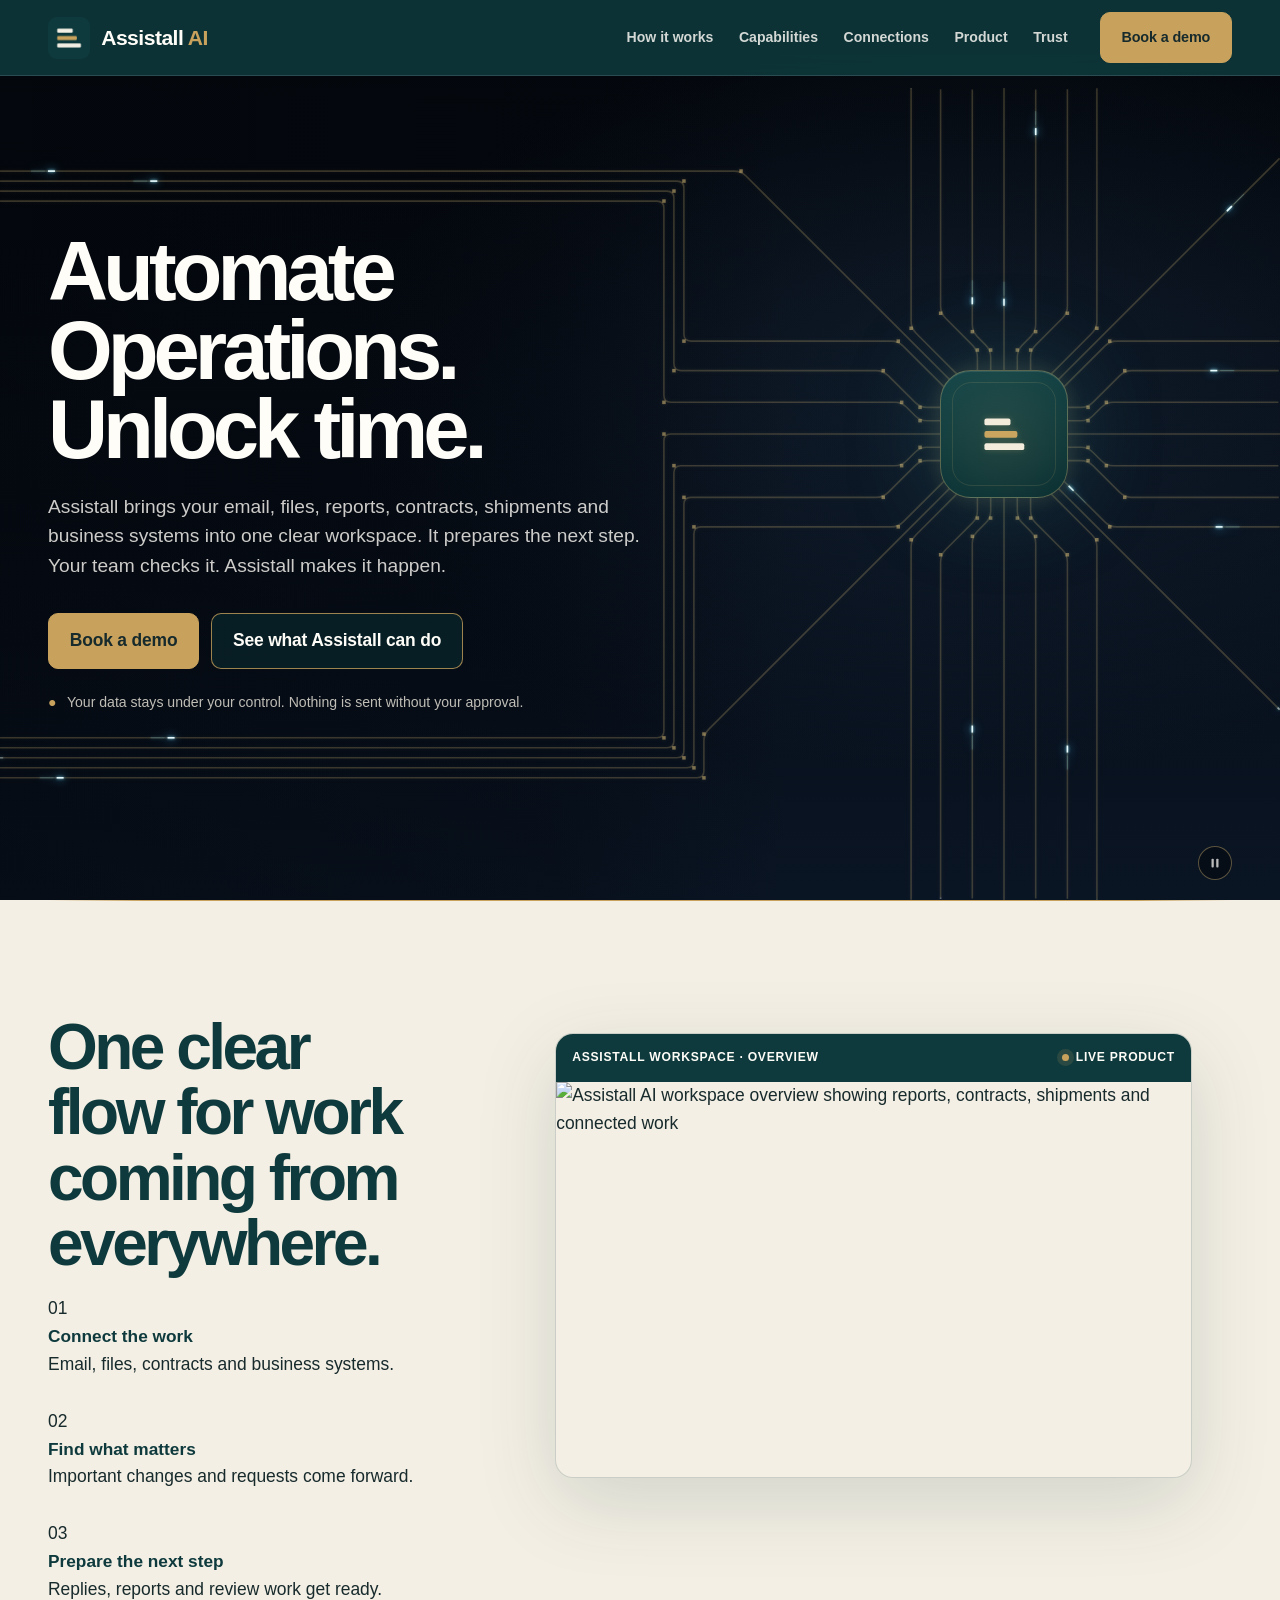
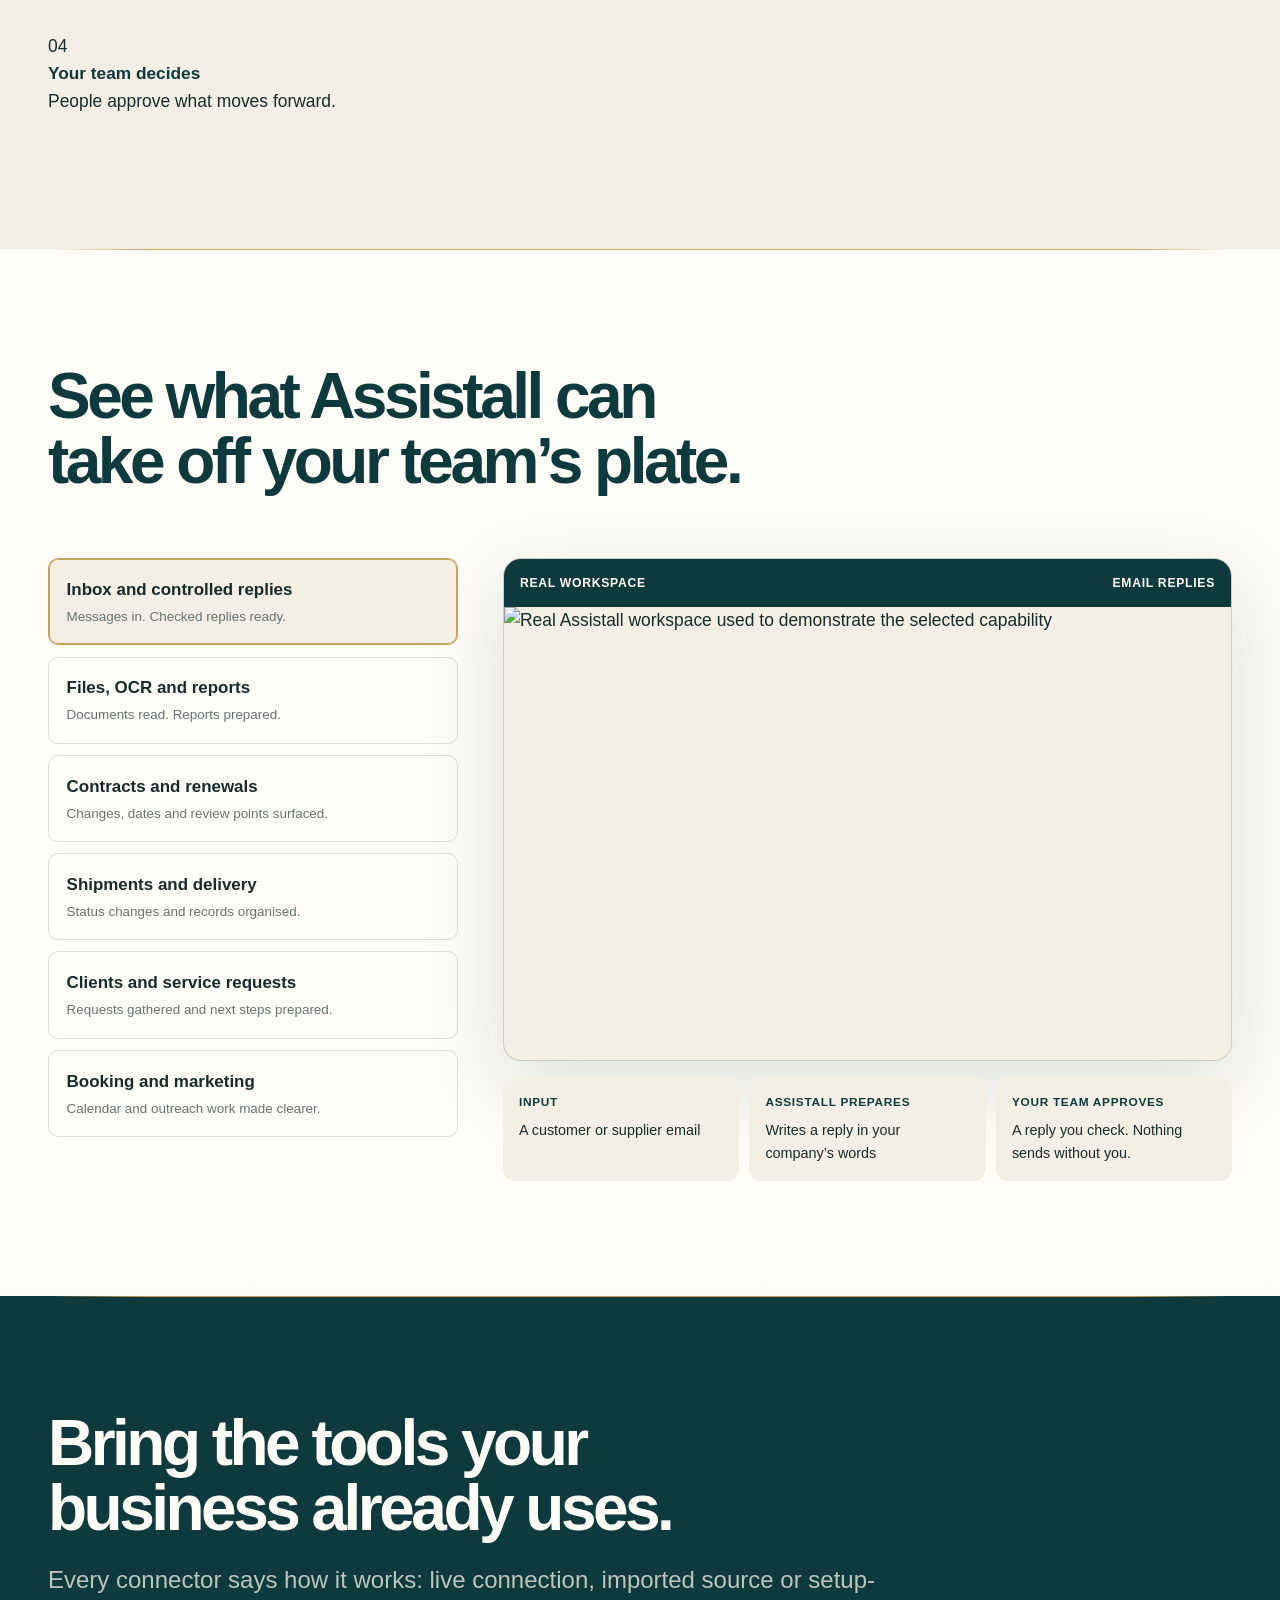
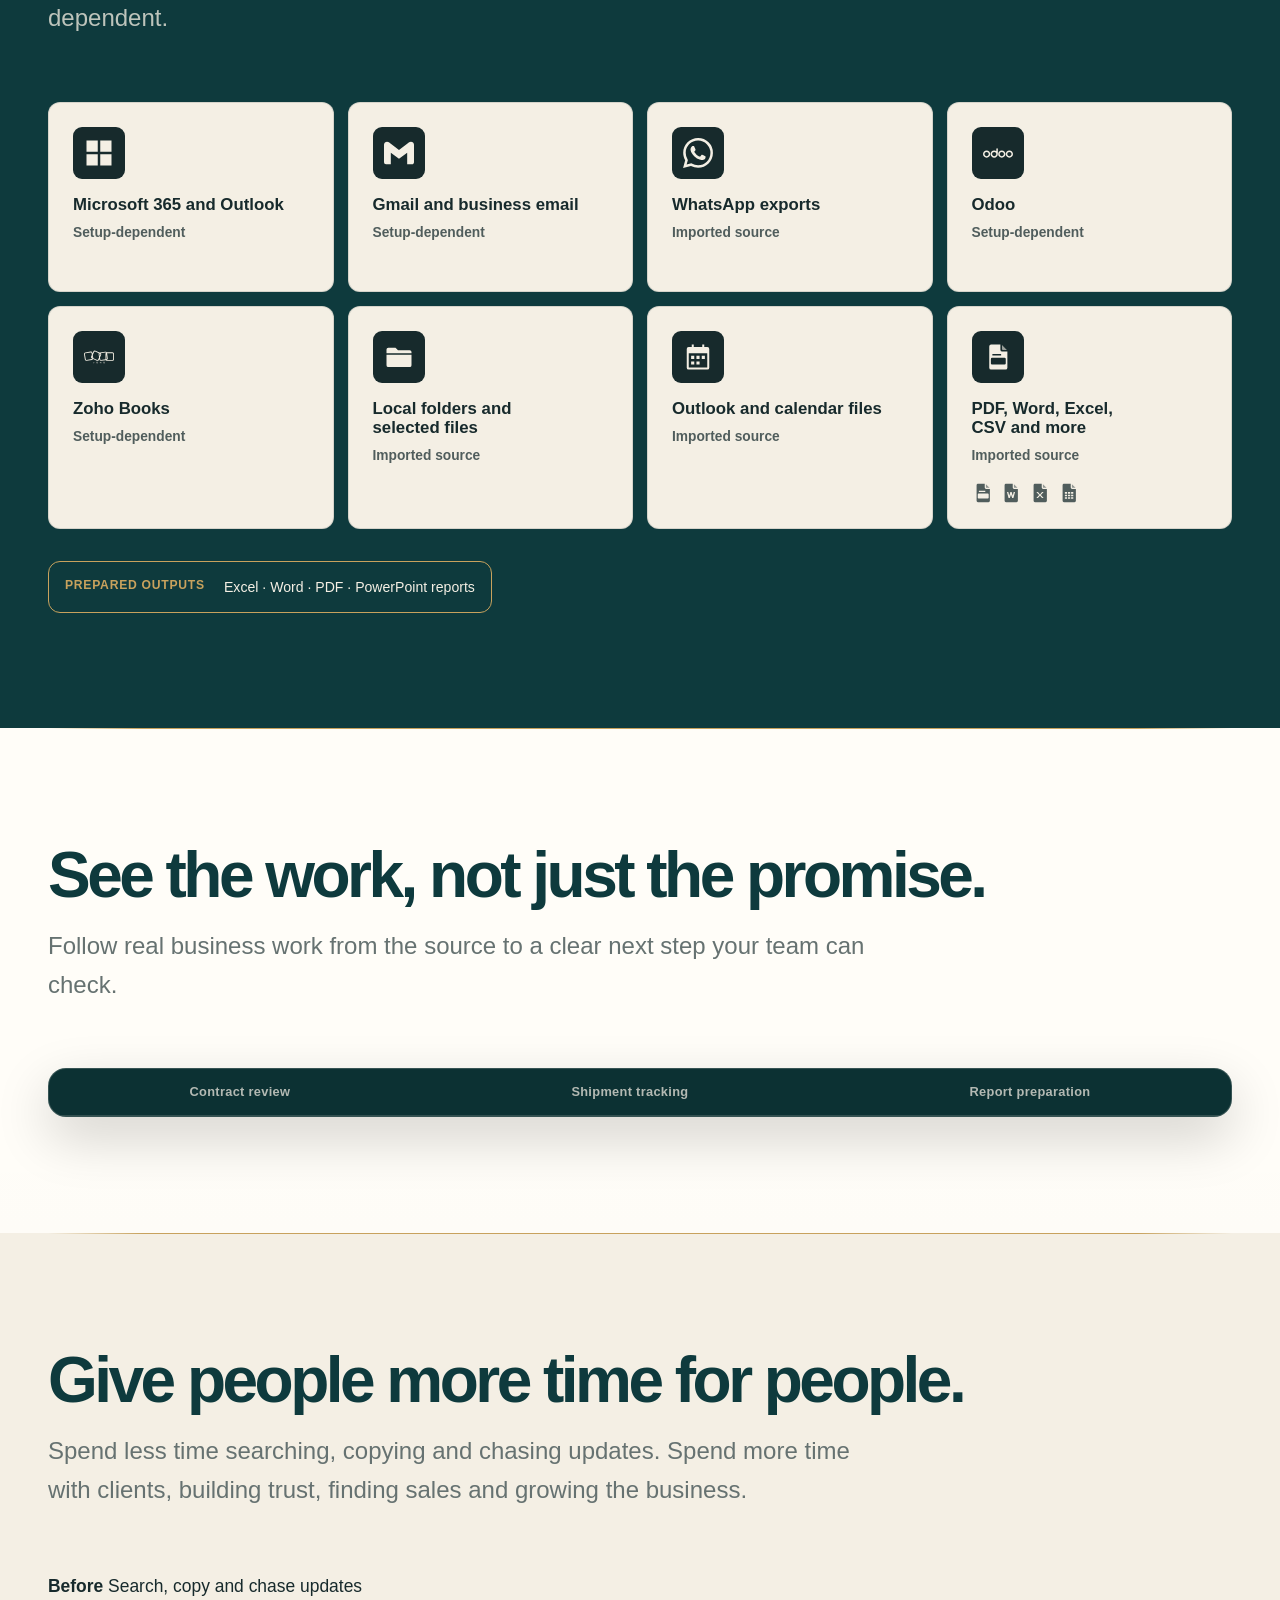
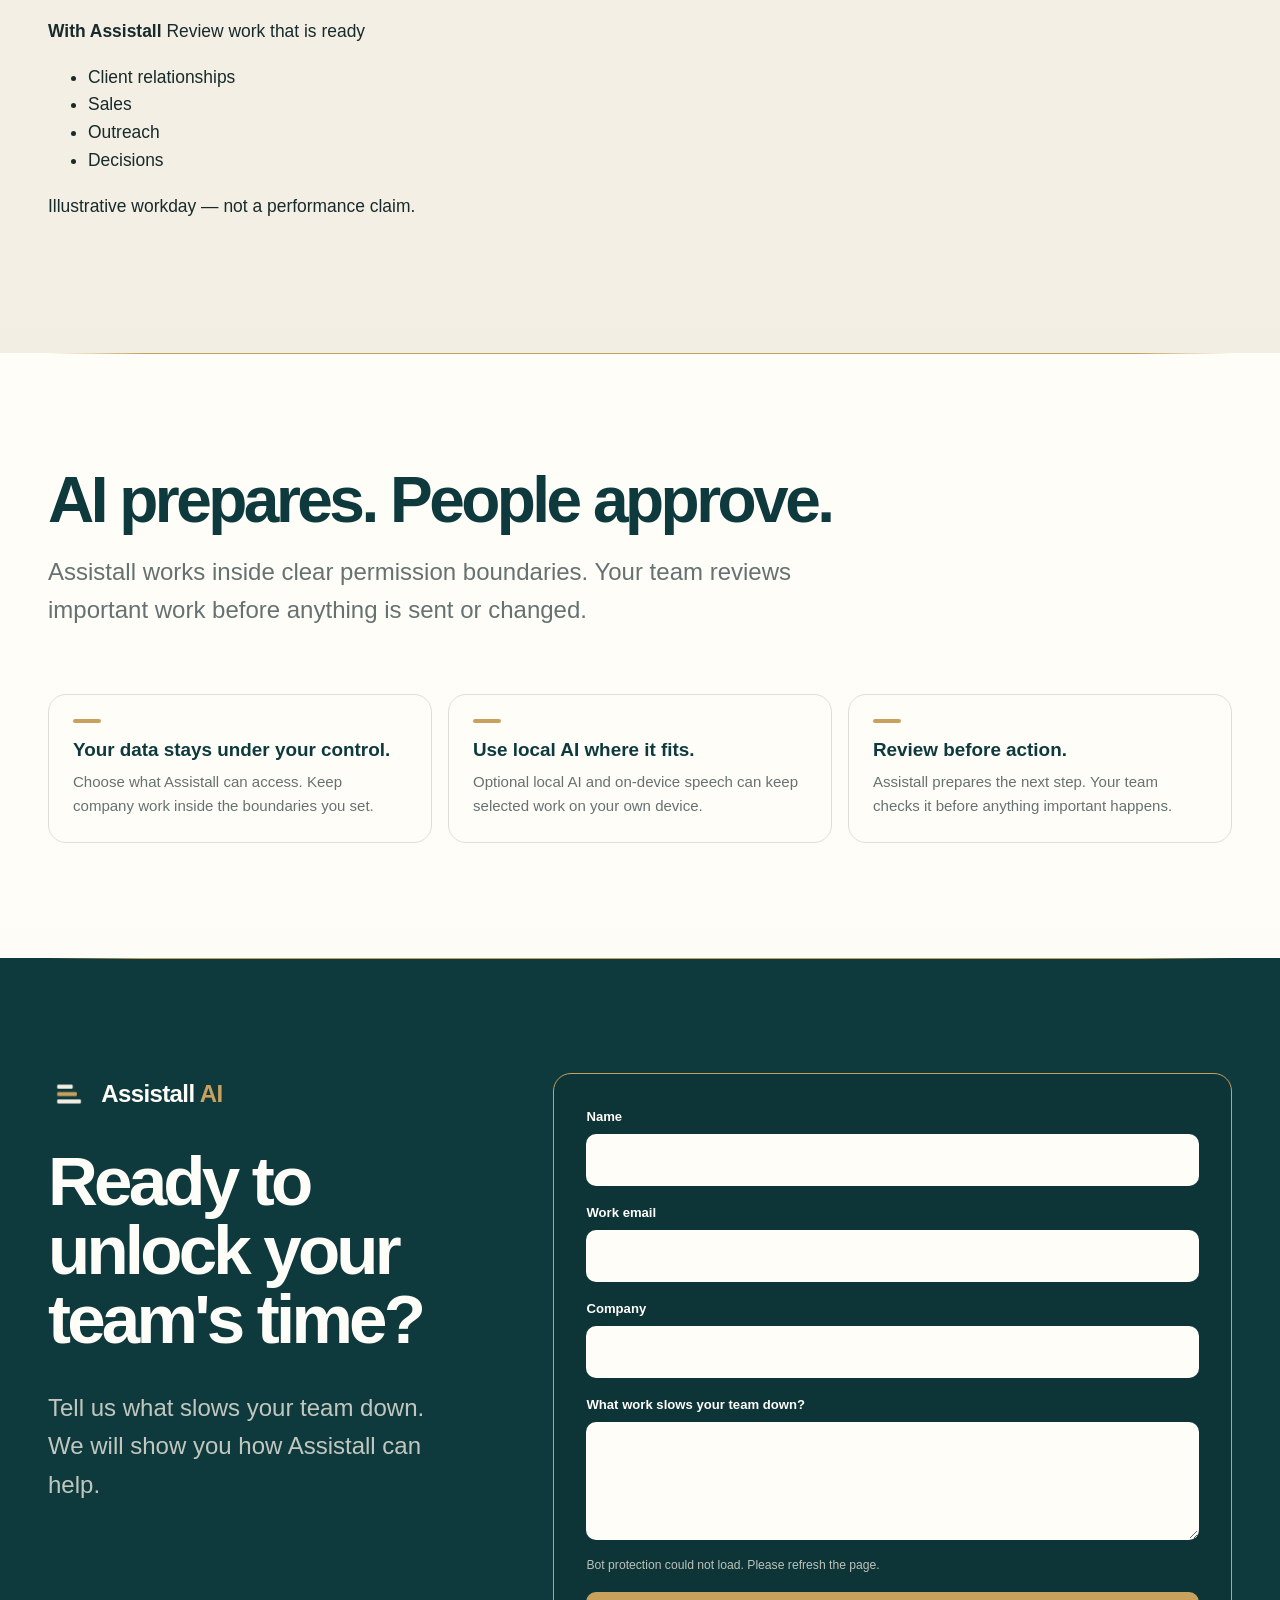
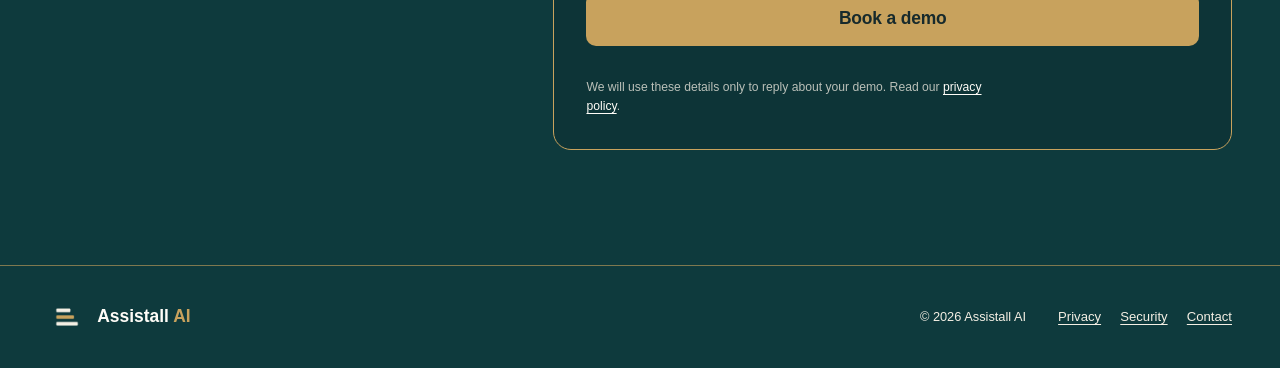
==== commit bd748041: "Merge pull request #12: tagline Automate Operations. Unlock time. [skip ci] Website: new tagline "Au" ====
--- a/index.html
+++ b/index.html
@@ -3,10 +3,10 @@
 <head>
   <meta charset="utf-8">
   <meta name="viewport" content="width=device-width, initial-scale=1">
-  <title>Assistall AI — Clear the work that slows your business down</title>
-  <meta name="description" content="Assistall brings email, files, reports, contracts, shipments and business systems into one clear workspace. Your team checks every important next step.">
-  <meta property="og:title" content="Assistall AI — Clear the work that slows your business down">
-  <meta property="og:description" content="One clear workspace for everyday business work. AI prepares. People approve.">
+  <title>Assistall AI — Automate Operations. Unlock time.</title>
+  <meta name="description" content="Automate Operations. Unlock time. Assistall takes on the routine work across your email, files, reports, contracts, shipments and business systems, and your team checks every important next step.">
+  <meta property="og:title" content="Assistall AI — Automate Operations. Unlock time.">
+  <meta property="og:description" content="Automate Operations. Unlock time. AI prepares the work. People approve it.">
   <meta property="og:type" content="website">
   <meta property="og:url" content="https://assistall.ai/">
   <meta name="theme-color" content="#0E3A3D">
@@ -16,7 +16,7 @@
   <link rel="apple-touch-icon" href="assets/apple-touch-icon.png">
   <link rel="manifest" href="assets/site.webmanifest">
   <link rel="stylesheet" href="assets/brand.css?v=20261019a">
-  <link rel="stylesheet" href="assets/page.css?v=20261023b">
+  <link rel="stylesheet" href="assets/page.css?v=20261023a">
 </head>
 <body>
   <a class="skip-link" href="#main">Skip to main content</a>
@@ -50,8 +50,8 @@
 
       <div class="wrap hero-grid">
         <div class="hero-copy" data-reveal>
-          <h1 id="hero-title">Clear the work that slows your business down.</h1>
-          <p class="hero-lede">Assistall brings your email, files, reports, contracts, shipments and business systems into one clear workspace. It prepares the next step. Your team checks it.</p>
+          <h1 id="hero-title">Automate Operations. Unlock time.</h1>
+          <p class="hero-lede">Assistall brings your email, files, reports, contracts, shipments and business systems into one clear workspace. It prepares the next step. Your team checks it. Assistall makes it happen.</p>
           <div class="button-row" aria-label="Hero actions">
             <a class="button button--primary" href="#demo" data-scroll-link>Book a demo</a>
             <a class="button button--outline" href="#capabilities" data-scroll-link>See what Assistall can do</a>
@@ -63,20 +63,19 @@
 
     <section id="how-it-works" class="story-section story-section--limestone" aria-labelledby="work-story-title">
       <div class="operational-current" aria-hidden="true"></div>
-      <div class="wrap section-grid section-grid--workday" data-flow-switcher>
+      <div class="wrap section-grid section-grid--workday">
         <div class="section-copy" data-reveal>
           <h2 id="work-story-title">One clear flow for work coming from everywhere.</h2>
-          <p class="flow-hint">Choose a step to see that part of the real app.</p>
-          <ol class="workday-steps" role="tablist" aria-label="How Assistall works, step by step" aria-orientation="vertical">
-            <li role="presentation"><button id="flow-tab-connect" type="button" role="tab" aria-selected="true" aria-controls="flow-panel" tabindex="0" data-flow-step="connect"><span class="workday-steps__number">01</span><span class="workday-steps__text"><strong>Connect the work</strong><span>Email, files, accounting and the tools you already use.</span></span></button></li>
-            <li role="presentation"><button id="flow-tab-find" type="button" role="tab" aria-selected="false" aria-controls="flow-panel" tabindex="-1" data-flow-step="find"><span class="workday-steps__number">02</span><span class="workday-steps__text"><strong>Find what matters</strong><span>Anything urgent or due today comes to the top.</span></span></button></li>
-            <li role="presentation"><button id="flow-tab-prepare" type="button" role="tab" aria-selected="false" aria-controls="flow-panel" tabindex="-1" data-flow-step="prepare"><span class="workday-steps__number">03</span><span class="workday-steps__text"><strong>Prepare the next step</strong><span>Replies, reminders and checks are drafted for you.</span></span></button></li>
-            <li role="presentation"><button id="flow-tab-decide" type="button" role="tab" aria-selected="false" aria-controls="flow-panel" tabindex="-1" data-flow-step="decide"><span class="workday-steps__number">04</span><span class="workday-steps__text"><strong>Your team decides</strong><span>Nothing moves until a person approves it.</span></span></button></li>
+          <ol class="workday-steps">
+            <li><span>01</span><div><strong>Connect the work</strong><p>Email, files, contracts and business systems.</p></div></li>
+            <li><span>02</span><div><strong>Find what matters</strong><p>Important changes and requests come forward.</p></div></li>
+            <li><span>03</span><div><strong>Prepare the next step</strong><p>Replies, reports and review work get ready.</p></div></li>
+            <li><span>04</span><div><strong>Your team decides</strong><p>People approve what moves forward.</p></div></li>
           </ol>
         </div>
-        <figure id="flow-panel" class="product-window product-window--sticky" role="tabpanel" aria-labelledby="flow-tab-connect" data-reveal>
-          <figcaption><span>Assistall · <span data-flow-caption>Connections</span></span><span class="live-dot">Real app</span></figcaption>
-          <div class="shot-frame"><img src="assets/media/showcase/flow-connect.webp" alt="The Assistall Integrations screen: the mailbox, shipment files, QuickBooks Online and lead research are connected" width="1440" height="900" data-flow-image></div><a class="shot-open" href="assets/media/showcase/flow-connect.webp" target="_blank" rel="noopener" data-flow-open>Open the full screen <svg width="16" height="16" viewBox="0 0 16 16" aria-hidden="true" focusable="false"><path d="M3 8h9M8.5 4.5 12 8l-3.5 3.5" fill="none" stroke="currentColor" stroke-width="1.6" stroke-linecap="round" stroke-linejoin="round"/></svg></a>
+        <figure class="product-window product-window--sticky" data-reveal>
+          <figcaption><span>Assistall workspace · Overview</span><span class="live-dot">Live product</span></figcaption>
+          <div class="shot-frame"><img src="assets/media/workspace-limestone.png" alt="Assistall AI workspace overview showing reports, contracts, shipments and connected work" width="1220" height="760"></div><a class="shot-open" href="assets/media/workspace-limestone.png" target="_blank" rel="noopener">Open the full workspace view <svg width="16" height="16" viewBox="0 0 16 16" aria-hidden="true" focusable="false"><path d="M3 8h9M8.5 4.5 12 8l-3.5 3.5" fill="none" stroke="currentColor" stroke-width="1.6" stroke-linecap="round" stroke-linejoin="round"/></svg></a>
         </figure>
       </div>
     </section>
@@ -86,28 +85,25 @@
       <div class="wrap">
         <header class="section-heading" data-reveal>
           <h2 id="capabilities-title">See what Assistall can take off your team’s plate.</h2>
-          <p>Choose a job to see the screen your team would use for it.</p>
         </header>
         <div class="capability-experience">
-          <div class="capability-controls" role="tablist" aria-label="What Assistall can do" aria-orientation="vertical" data-reveal>
-            <button id="capability-tab-inbox" type="button" role="tab" aria-controls="capability-panel" aria-selected="true" tabindex="0" data-capability-id="inbox"><strong>Email replies</strong><span>Messages in. Replies drafted.</span></button>
-            <button id="capability-tab-files" type="button" role="tab" aria-controls="capability-panel" aria-selected="false" tabindex="-1" data-capability-id="files"><strong>Documents and reports</strong><span>Files read. Numbers summarised.</span></button>
-            <button id="capability-tab-contracts" type="button" role="tab" aria-controls="capability-panel" aria-selected="false" tabindex="-1" data-capability-id="contracts"><strong>Contracts and renewals</strong><span>Dates and changes spotted.</span></button>
-            <button id="capability-tab-shipments" type="button" role="tab" aria-controls="capability-panel" aria-selected="false" tabindex="-1" data-capability-id="shipments"><strong>Shipments</strong><span>Delays and holds flagged.</span></button>
-            <button id="capability-tab-clients" type="button" role="tab" aria-controls="capability-panel" aria-selected="false" tabindex="-1" data-capability-id="clients"><strong>Client requests</strong><span>Every request has an owner.</span></button>
-            <button id="capability-tab-booking" type="button" role="tab" aria-controls="capability-panel" aria-selected="false" tabindex="-1" data-capability-id="booking"><strong>Bookings and calendar</strong><span>Visits and calls organised.</span></button>
-            <button id="capability-tab-workflows" type="button" role="tab" aria-controls="capability-panel" aria-selected="false" tabindex="-1" data-capability-id="workflows"><strong>Workflows</strong><span>Your routines, done the same way every time.</span></button>
-            <button id="capability-tab-records" type="button" role="tab" aria-controls="capability-panel" aria-selected="false" tabindex="-1" data-capability-id="records"><strong>Records and reminders</strong><span>Licences and permits renewed on time.</span></button>
+          <div class="capability-controls" role="tablist" aria-label="Assistall capabilities" data-reveal>
+            <button id="capability-tab-inbox" type="button" role="tab" aria-controls="capability-panel" aria-selected="true" tabindex="0" data-capability-id="inbox"><strong>Inbox and controlled replies</strong><span>Messages in. Checked replies ready.</span></button>
+            <button id="capability-tab-files" type="button" role="tab" aria-controls="capability-panel" aria-selected="false" tabindex="-1" data-capability-id="files"><strong>Files, OCR and reports</strong><span>Documents read. Reports prepared.</span></button>
+            <button id="capability-tab-contracts" type="button" role="tab" aria-controls="capability-panel" aria-selected="false" tabindex="-1" data-capability-id="contracts"><strong>Contracts and renewals</strong><span>Changes, dates and review points surfaced.</span></button>
+            <button id="capability-tab-shipments" type="button" role="tab" aria-controls="capability-panel" aria-selected="false" tabindex="-1" data-capability-id="shipments"><strong>Shipments and delivery</strong><span>Status changes and records organised.</span></button>
+            <button id="capability-tab-clients" type="button" role="tab" aria-controls="capability-panel" aria-selected="false" tabindex="-1" data-capability-id="clients"><strong>Clients and service requests</strong><span>Requests gathered and next steps prepared.</span></button>
+            <button id="capability-tab-booking" type="button" role="tab" aria-controls="capability-panel" aria-selected="false" tabindex="-1" data-capability-id="booking"><strong>Booking and marketing</strong><span>Calendar and outreach work made clearer.</span></button>
           </div>
           <div id="capability-panel" class="capability-evidence" role="tabpanel" aria-labelledby="capability-tab-inbox" data-reveal>
             <div class="product-window">
-              <div class="product-window__bar"><span>Real app</span><span data-capability-title>Email replies</span></div>
-              <div class="shot-frame"><img src="assets/media/showcase/cap-inbox.webp" alt="Prepared email replies waiting for approval, one card per customer email" width="1440" height="900" data-capability-image></div><a class="shot-open" href="assets/media/showcase/cap-inbox.webp" target="_blank" rel="noopener" data-capability-open>Open the full screen <svg width="16" height="16" viewBox="0 0 16 16" aria-hidden="true" focusable="false"><path d="M3 8h9M8.5 4.5 12 8l-3.5 3.5" fill="none" stroke="currentColor" stroke-width="1.6" stroke-linecap="round" stroke-linejoin="round"/></svg></a>
+              <div class="product-window__bar"><span>Real workspace</span><span data-capability-title>Inbox and controlled replies</span></div>
+              <div class="shot-frame"><img src="assets/media/workspace-limestone.png" alt="Real Assistall workspace used to demonstrate the selected capability" width="1220" height="760"></div><a class="shot-open" href="assets/media/workspace-limestone.png" target="_blank" rel="noopener">Open the full workspace view <svg width="16" height="16" viewBox="0 0 16 16" aria-hidden="true" focusable="false"><path d="M3 8h9M8.5 4.5 12 8l-3.5 3.5" fill="none" stroke="currentColor" stroke-width="1.6" stroke-linecap="round" stroke-linejoin="round"/></svg></a>
             </div>
             <dl class="capability-outcome">
-              <div><dt>What comes in</dt><dd data-capability-input>A customer or supplier email</dd></div>
-              <div><dt>What Assistall does</dt><dd data-capability-preparation>Writes a reply in your company’s words</dd></div>
-              <div><dt>What you get</dt><dd data-capability-result>A reply you check. Nothing sends without you.</dd></div>
+              <div><dt>Input</dt><dd data-capability-input>Email or business message</dd></div>
+              <div><dt>Assistall prepares</dt><dd data-capability-preparation>A clear reply draft</dd></div>
+              <div><dt>Your team approves</dt><dd data-capability-result>Nothing sends without you</dd></div>
             </dl>
           </div>
         </div>
@@ -170,103 +166,51 @@
       <div class="wrap">
         <header class="section-heading" data-reveal>
           <h2 id="product-title">See the work, not just the promise.</h2>
-          <p>Short clips from the real Assistall app, using a made-up company. Each one shows a job from start to finish.</p>
+          <p>Follow real business work from the source to a clear next step your team can check.</p>
         </header>
         <div class="workflow-evidence" data-workflow-evidence>
-          <div class="workflow-tabs" role="tablist" aria-label="Assistall in action">
-            <button id="workflow-tab-build" type="button" role="tab" aria-selected="true" aria-controls="workflow-panel-build" tabindex="0" data-workflow-tab="build">Build a workflow</button>
-            <button id="workflow-tab-library" type="button" role="tab" aria-selected="false" aria-controls="workflow-panel-library" tabindex="-1" data-workflow-tab="library">Use a ready-made one</button>
-            <button id="workflow-tab-approve" type="button" role="tab" aria-selected="false" aria-controls="workflow-panel-approve" tabindex="-1" data-workflow-tab="approve">Approve the work</button>
-            <button id="workflow-tab-board" type="button" role="tab" aria-selected="false" aria-controls="workflow-panel-board" tabindex="-1" data-workflow-tab="board">Approve from any PC</button>
-            <button id="workflow-tab-reply" type="button" role="tab" aria-selected="false" aria-controls="workflow-panel-reply" tabindex="-1" data-workflow-tab="reply">Check a prepared reply</button>
-          </div>
-
-          <div id="workflow-panel-build" class="workflow-panel" role="tabpanel" aria-labelledby="workflow-tab-build" data-workflow-panel="build" tabindex="0">
+          <div class="workflow-tabs" role="tablist" aria-label="Assistall workflow examples">
+            <button id="workflow-tab-contract" type="button" role="tab" aria-selected="true" aria-controls="workflow-panel-contract" tabindex="0" data-workflow-tab="contract">Contract review</button>
+            <button id="workflow-tab-shipment" type="button" role="tab" aria-selected="false" aria-controls="workflow-panel-shipment" tabindex="-1" data-workflow-tab="shipment">Shipment tracking</button>
+            <button id="workflow-tab-report" type="button" role="tab" aria-selected="false" aria-controls="workflow-panel-report" tabindex="-1" data-workflow-tab="report">Report preparation</button>
+          </div>
+
+          <div id="workflow-panel-contract" class="workflow-panel" role="tabpanel" aria-labelledby="workflow-tab-contract" data-workflow-panel="contract" tabindex="0">
             <figure class="workflow-media">
-              <video data-workflow-video muted playsinline controls preload="metadata" poster="assets/media/workflows/build-a-workflow.webp" aria-label="Assistall workflow builder: a new workflow is built step by step, tried on an example and turned on"><source src="assets/media/workflows/build-a-workflow.mp4" type="video/mp4"></video>
-              <figcaption>Real Assistall app · made-up company, Cedarvale Trading</figcaption>
+              <video data-workflow-video muted loop playsinline controls preload="metadata" poster="assets/media/workflows/contract-review.png" aria-label="Assistall workspace showing a contract review workflow"><source src="assets/media/workflows/contract-review.mp4" type="video/mp4"></video>
+              <figcaption>Real Assistall workspace · fictional capture</figcaption>
             </figure>
             <article class="workflow-stage">
-              <h3>Build a workflow in plain steps</h3>
-              <p>Here, an overdue invoice starts a polite payment reminder. A manager approves it before it goes to Drafts.</p>
-              <ol class="workflow-steps" aria-label="Steps in this clip">
-                <li><button type="button" data-workflow-seek="0.2">Start a new workflow</button></li>
-                <li><button type="button" data-workflow-seek="1.65">Pick what starts it: an invoice goes overdue</button></li>
-                <li><button type="button" data-workflow-seek="3.26">Choose the details it collects</button></li>
-                <li><button type="button" data-workflow-seek="5.1">Write the reminder it will draft</button></li>
-                <li><button type="button" data-workflow-seek="12.98">Choose who approves</button></li>
-                <li><button type="button" data-workflow-seek="14.42">Choose what happens after approval</button></li>
-                <li><button type="button" data-workflow-seek="20.0">Name it and try it on a real example</button></li>
-                <li><button type="button" data-workflow-seek="27.93">Turn it on</button></li>
-              </ol>
-              <button class="workflow-result" type="button" data-workflow-replay>Play again</button>
+              <h3>Contract review</h3>
+              <p><strong>Northstar Supplies Framework Agreement</strong> is marked for review with the counterparty, owner and renewal date together.</p>
+              <p>Assistall gives the person checking it one clear place to open the record and decide the next step.</p>
+              <button class="workflow-result" type="button" data-workflow-replay>Replay workflow</button>
             </article>
           </div>
-          <div id="workflow-panel-library" class="workflow-panel" role="tabpanel" aria-labelledby="workflow-tab-library" data-workflow-panel="library" tabindex="0" hidden>
+
+          <div id="workflow-panel-shipment" class="workflow-panel" role="tabpanel" aria-labelledby="workflow-tab-shipment" data-workflow-panel="shipment" tabindex="0" hidden>
             <figure class="workflow-media">
-              <video data-workflow-video muted playsinline controls preload="metadata" poster="assets/media/workflows/ready-made-workflow.webp" aria-label="The Assistall workflow library: a trading workflow for delayed shipments is set up and turned on"><source src="assets/media/workflows/ready-made-workflow.mp4" type="video/mp4"></video>
-              <figcaption>Real Assistall app · made-up company, Cedarvale Trading</figcaption>
+              <video data-workflow-video muted loop playsinline controls preload="metadata" poster="assets/media/workflows/shipment-review.png" aria-label="Assistall workspace showing a shipment customs review workflow"><source src="assets/media/workflows/shipment-review.mp4" type="video/mp4"></video>
+              <figcaption>Real Assistall workspace · fictional capture</figcaption>
             </figure>
             <article class="workflow-stage">
-              <h3>Start from a ready-made workflow</h3>
-              <p>Pick your industry, choose a workflow, answer a few questions and turn it on.</p>
-              <ol class="workflow-steps" aria-label="Steps in this clip">
-                <li><button type="button" data-workflow-seek="0.2">Open the library</button></li>
-                <li><button type="button" data-workflow-seek="1.71">Choose your industry</button></li>
-                <li><button type="button" data-workflow-seek="3.2">Pick a ready-made workflow</button></li>
-                <li><button type="button" data-workflow-seek="5.73">Answer a few questions</button></li>
-                <li><button type="button" data-workflow-seek="6.88">Check it and turn it on</button></li>
-              </ol>
-              <button class="workflow-result" type="button" data-workflow-replay>Play again</button>
+              <h3>Shipment tracking</h3>
+              <p><strong>NSC-4427</strong> brings the route, ETA, container and customs status into one reviewable record.</p>
+              <p>Your team sees what changed before they contact a client, carrier or vendor.</p>
+              <button class="workflow-result" type="button" data-workflow-replay>Replay workflow</button>
             </article>
           </div>
-          <div id="workflow-panel-approve" class="workflow-panel" role="tabpanel" aria-labelledby="workflow-tab-approve" data-workflow-panel="approve" tabindex="0" hidden>
+
+          <div id="workflow-panel-report" class="workflow-panel" role="tabpanel" aria-labelledby="workflow-tab-report" data-workflow-panel="report" tabindex="0" hidden>
             <figure class="workflow-media">
-              <video data-workflow-video muted playsinline controls preload="metadata" poster="assets/media/workflows/approve-a-run.webp" aria-label="A customs hold reply waiting for approval is opened from Home and approved"><source src="assets/media/workflows/approve-a-run.mp4" type="video/mp4"></video>
-              <figcaption>Real Assistall app · made-up company, Cedarvale Trading</figcaption>
+              <video data-workflow-video muted loop playsinline controls preload="metadata" poster="assets/media/workflows/report-preparation.png" aria-label="Assistall workspace showing a prepared sales report workflow"><source src="assets/media/workflows/report-preparation.mp4" type="video/mp4"></video>
+              <figcaption>Real Assistall workspace · fictional capture</figcaption>
             </figure>
             <article class="workflow-stage">
-              <h3>Approve the work in seconds</h3>
-              <p>Home shows what is waiting. Open it, see exactly what will happen, then approve.</p>
-              <ol class="workflow-steps" aria-label="Steps in this clip">
-                <li><button type="button" data-workflow-seek="0.21">Home shows what is waiting for you</button></li>
-                <li><button type="button" data-workflow-seek="1.94">Open the workflow</button></li>
-                <li><button type="button" data-workflow-seek="3.81">See exactly what will happen</button></li>
-                <li><button type="button" data-workflow-seek="6.91">Approve, and Assistall does the rest</button></li>
-              </ol>
-              <button class="workflow-result" type="button" data-workflow-replay>Play again</button>
-            </article>
-          </div>
-          <div id="workflow-panel-board" class="workflow-panel" role="tabpanel" aria-labelledby="workflow-tab-board" data-workflow-panel="board" tabindex="0" hidden>
-            <figure class="workflow-media">
-              <video data-workflow-video muted playsinline controls preload="metadata" poster="assets/media/workflows/company-board.webp" aria-label="The Assistall company board lists approvals from the warehouse and sales PCs, and one is approved"><source src="assets/media/workflows/company-board.mp4" type="video/mp4"></video>
-              <figcaption>Real Assistall app · made-up company, Cedarvale Trading</figcaption>
-            </figure>
-            <article class="workflow-stage">
-              <h3>Approve from any PC in the company</h3>
-              <p>The company board shows what is waiting on every PC, so the right person can decide from wherever they are.</p>
-              <ol class="workflow-steps" aria-label="Steps in this clip">
-                <li><button type="button" data-workflow-seek="0.21">Open the company board</button></li>
-                <li><button type="button" data-workflow-seek="2.15">See what waits on every PC</button></li>
-                <li><button type="button" data-workflow-seek="5.38">Approve it from this PC</button></li>
-              </ol>
-              <button class="workflow-result" type="button" data-workflow-replay>Play again</button>
-            </article>
-          </div>
-          <div id="workflow-panel-reply" class="workflow-panel" role="tabpanel" aria-labelledby="workflow-tab-reply" data-workflow-panel="reply" tabindex="0" hidden>
-            <figure class="workflow-media">
-              <video data-workflow-video muted playsinline controls preload="metadata" poster="assets/media/workflows/reply-approval.webp" aria-label="A customer's order email beside the prepared reply, which is then approved"><source src="assets/media/workflows/reply-approval.mp4" type="video/mp4"></video>
-              <figcaption>Real Assistall app · made-up company, Cedarvale Trading</figcaption>
-            </figure>
-            <article class="workflow-stage">
-              <h3>Check a reply before it is sent</h3>
-              <p>The customer's email and the prepared reply sit side by side. Approve it and it goes to Drafts.</p>
-              <ol class="workflow-steps" aria-label="Steps in this clip">
-                <li><button type="button" data-workflow-seek="0.19">A customer's order comes in</button></li>
-                <li><button type="button" data-workflow-seek="2.14">The email and the prepared reply, side by side</button></li>
-                <li><button type="button" data-workflow-seek="4.67">Approve: the reply goes to Drafts</button></li>
-              </ol>
-              <button class="workflow-result" type="button" data-workflow-replay>Play again</button>
+              <h3>Report preparation</h3>
+              <p><strong>Daily Sales Report</strong> is read into a clear summary, with its source and export step kept together.</p>
+              <p>Your team reviews the prepared report before sharing it or using it to decide what happens next.</p>
+              <button class="workflow-result" type="button" data-workflow-replay>Replay workflow</button>
             </article>
           </div>
         </div>
@@ -278,23 +222,14 @@
       <div class="wrap" data-reveal>
         <header class="section-heading">
           <h2 id="human-title">Give people more time for people.</h2>
-          <p>These are jobs Assistall takes on, so your team can spend the day with customers instead of paperwork.</p>
-        </header>
-        <div class="chore-head" aria-hidden="true"><span>Without Assistall</span><span>With Assistall</span></div>
-        <ul class="chore-list" aria-label="Jobs Assistall takes on">
-          <li style="--i: 0"><span class="chore-list__before"><span class="visually-hidden">Without Assistall: </span>Dig through emails to find a customer’s order</span><svg class="chore-list__arrow" width="22" height="22" viewBox="0 0 22 22" aria-hidden="true" focusable="false"><path d="M4 11h13M12.5 6.5 17 11l-4.5 4.5" fill="none" stroke="currentColor" stroke-width="1.7" stroke-linecap="round" stroke-linejoin="round"/></svg><span class="chore-list__after"><span class="visually-hidden">With Assistall: </span>The order is found and a reply is drafted</span></li>
-          <li style="--i: 1"><span class="chore-list__before"><span class="visually-hidden">Without Assistall: </span>Type the same reply again and again</span><svg class="chore-list__arrow" width="22" height="22" viewBox="0 0 22 22" aria-hidden="true" focusable="false"><path d="M4 11h13M12.5 6.5 17 11l-4.5 4.5" fill="none" stroke="currentColor" stroke-width="1.7" stroke-linecap="round" stroke-linejoin="round"/></svg><span class="chore-list__after"><span class="visually-hidden">With Assistall: </span>The reply is ready. You approve it.</span></li>
-          <li style="--i: 2"><span class="chore-list__before"><span class="visually-hidden">Without Assistall: </span>Check every contract for its renewal date</span><svg class="chore-list__arrow" width="22" height="22" viewBox="0 0 22 22" aria-hidden="true" focusable="false"><path d="M4 11h13M12.5 6.5 17 11l-4.5 4.5" fill="none" stroke="currentColor" stroke-width="1.7" stroke-linecap="round" stroke-linejoin="round"/></svg><span class="chore-list__after"><span class="visually-hidden">With Assistall: </span>You are reminded before the notice date</span></li>
-          <li style="--i: 3"><span class="chore-list__before"><span class="visually-hidden">Without Assistall: </span>Chase carriers for shipment updates</span><svg class="chore-list__arrow" width="22" height="22" viewBox="0 0 22 22" aria-hidden="true" focusable="false"><path d="M4 11h13M12.5 6.5 17 11l-4.5 4.5" fill="none" stroke="currentColor" stroke-width="1.7" stroke-linecap="round" stroke-linejoin="round"/></svg><span class="chore-list__after"><span class="visually-hidden">With Assistall: </span>Delays and customs holds are flagged for you</span></li>
-          <li style="--i: 4"><span class="chore-list__before"><span class="visually-hidden">Without Assistall: </span>Copy invoice details into a spreadsheet</span><svg class="chore-list__arrow" width="22" height="22" viewBox="0 0 22 22" aria-hidden="true" focusable="false"><path d="M4 11h13M12.5 6.5 17 11l-4.5 4.5" fill="none" stroke="currentColor" stroke-width="1.7" stroke-linecap="round" stroke-linejoin="round"/></svg><span class="chore-list__after"><span class="visually-hidden">With Assistall: </span>The amount and due date are filled in</span></li>
-          <li style="--i: 5"><span class="chore-list__before"><span class="visually-hidden">Without Assistall: </span>Remember when each licence expires</span><svg class="chore-list__arrow" width="22" height="22" viewBox="0 0 22 22" aria-hidden="true" focusable="false"><path d="M4 11h13M12.5 6.5 17 11l-4.5 4.5" fill="none" stroke="currentColor" stroke-width="1.7" stroke-linecap="round" stroke-linejoin="round"/></svg><span class="chore-list__after"><span class="visually-hidden">With Assistall: </span>A reminder arrives in time to renew</span></li>
-        </ul>
-        <h3 class="gains-title">What you get back</h3>
-        <ul class="gains">
-          <li><svg width="28" height="28" viewBox="0 0 24 24" aria-hidden="true" focusable="false" fill="none" stroke="currentColor" stroke-width="1.6" stroke-linecap="round" stroke-linejoin="round"><circle cx="9" cy="8" r="3.2"/><circle cx="16.5" cy="9.5" r="2.4"/><path d="M3.5 19c.6-3.3 2.8-5.2 5.5-5.2s4.9 1.9 5.5 5.2M14.6 14.2c2.6-.4 4.6 1.2 5.2 4.3"/></svg><h3>Your team</h3><p>Less searching and copying. More time with customers.</p></li>
-          <li><svg width="28" height="28" viewBox="0 0 24 24" aria-hidden="true" focusable="false" fill="none" stroke="currentColor" stroke-width="1.6" stroke-linecap="round" stroke-linejoin="round"><rect x="3.5" y="4.5" width="17" height="15" rx="2.5"/><path d="M3.5 9h17M8 13.5l2.2 2.2L16 10.5"/></svg><h3>Managers</h3><p>Everything waiting for a decision, in one place, from any PC.</p></li>
-          <li><svg width="28" height="28" viewBox="0 0 24 24" aria-hidden="true" focusable="false" fill="none" stroke="currentColor" stroke-width="1.6" stroke-linecap="round" stroke-linejoin="round"><path d="M12 3.5 19.5 6.5v5.2c0 4.3-3.1 7.6-7.5 8.8-4.4-1.2-7.5-4.5-7.5-8.8V6.5Z"/><path d="m8.8 12.2 2.2 2.2 4.3-4.6"/></svg><h3>The business</h3><p>Renewals, payments and deliveries stop slipping through.</p></li>
-        </ul>
+          <p>Spend less time searching, copying and chasing updates. Spend more time with clients, building trust, finding sales and growing the business.</p>
+        </header>
+        <div class="workday-comparison" aria-label="Illustration of administrative work becoming shorter">
+          <article><p><strong>Before</strong> Search, copy and chase updates</p><span class="time-track"><i></i></span></article>
+          <article class="is-assisted"><p><strong>With Assistall</strong> Review work that is ready</p><span class="time-track"><i></i></span></article>
+        </div>
+        <ul class="human-work"><li>Client relationships</li><li>Sales</li><li>Outreach</li><li>Decisions</li></ul>
+        <p class="illustration-note">Illustrative workday — not a performance claim.</p>
       </div>
     </section>
 
@@ -318,7 +253,7 @@
       <div class="wrap final-cta-grid">
         <div class="final-cta-copy" data-reveal>
           <a class="wordmark wordmark--footer" href="/" aria-label="Assistall AI home"><img src="assets/apple-touch-icon.png" alt="" width="52" height="52"><span>Assistall <b>AI</b></span></a>
-          <h2 id="cta-title">Ready to clear the work that holds your team back?</h2>
+          <h2 id="cta-title">Ready to unlock your team's time?</h2>
           <p>Tell us what slows your team down. We will show you how Assistall can help.</p>
         </div>
         <form class="demo-form" action="demo-request.php" method="post" accept-charset="UTF-8" data-demo-form data-reveal>
@@ -345,6 +280,6 @@
       <nav aria-label="Footer navigation"><a href="privacy.html">Privacy</a><a href=".well-known/security.txt">Security</a><a href="mailto:hello@assistall.ai">Contact</a></nav>
     </div>
   </footer>
-  <script type="module" src="assets/site.js?v=20261023b"></script>
+  <script type="module" src="assets/site.js?v=20261023a"></script>
 </body>
 </html>
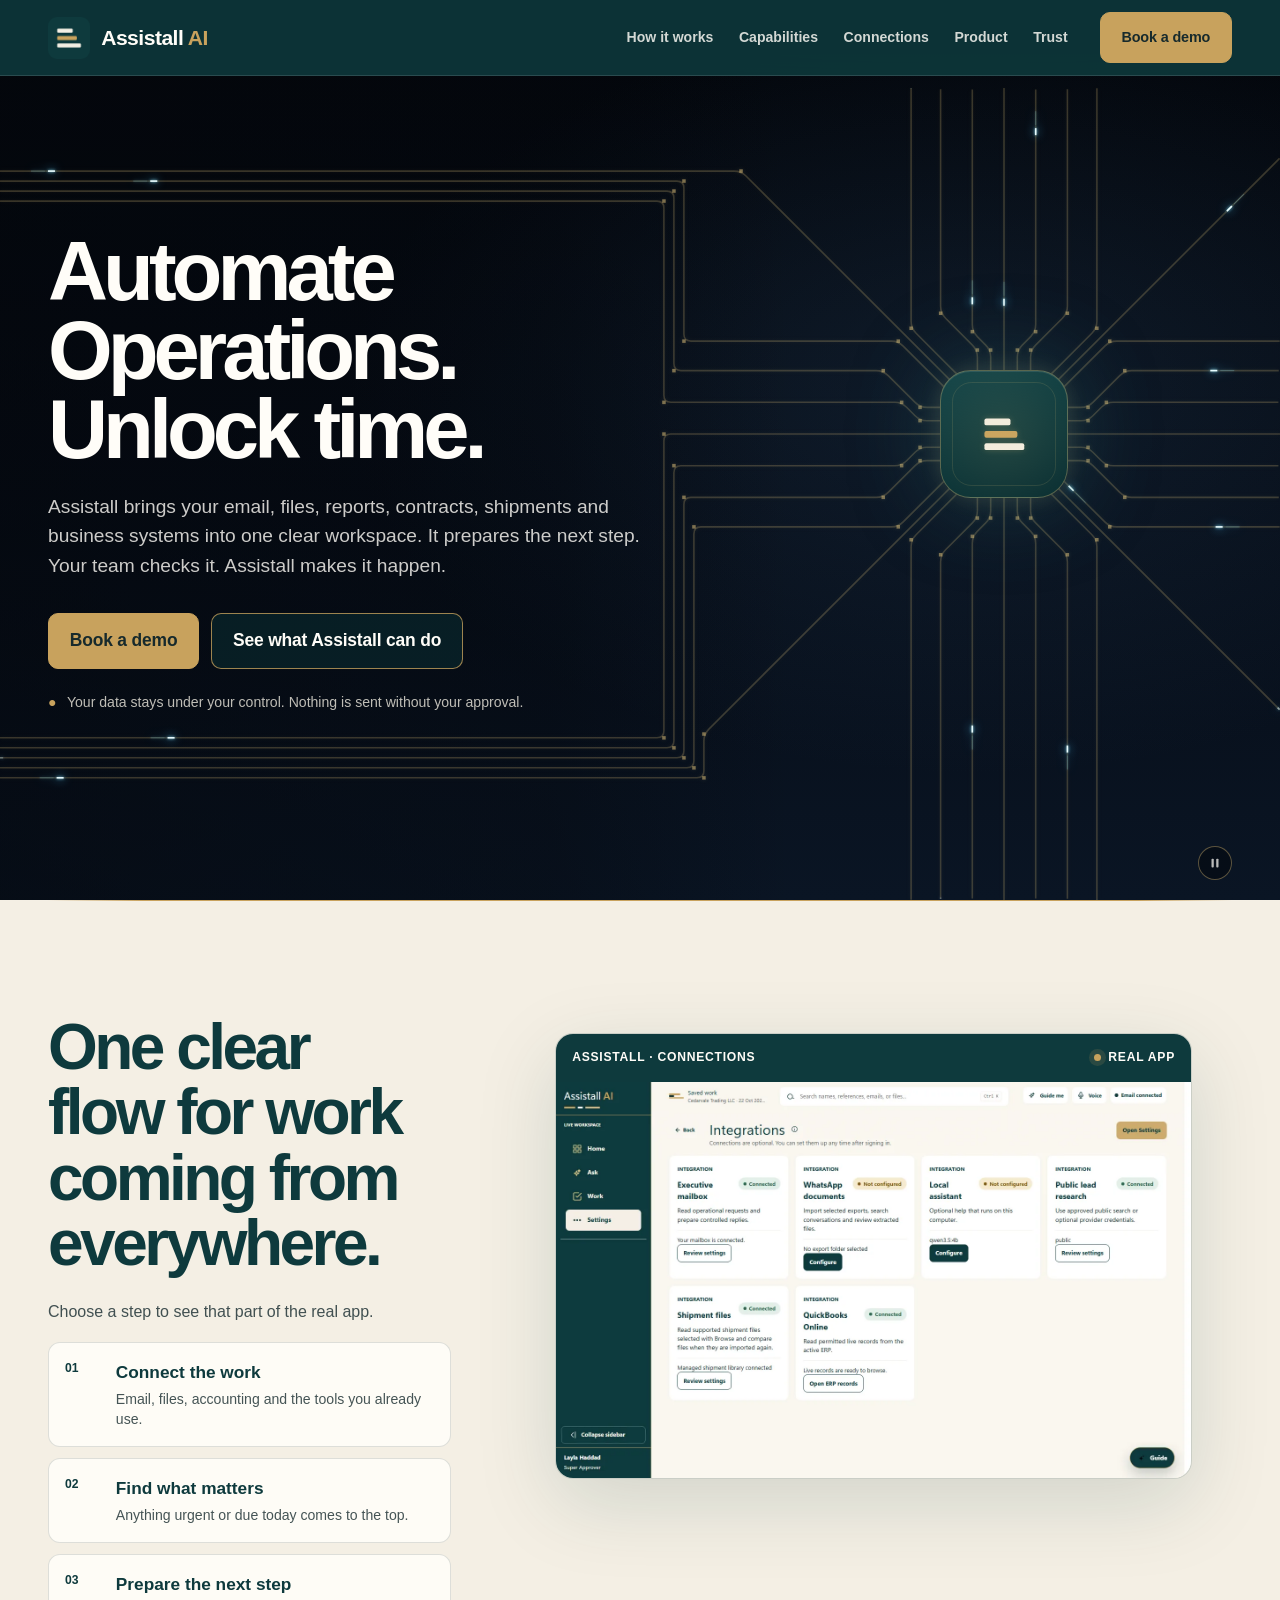
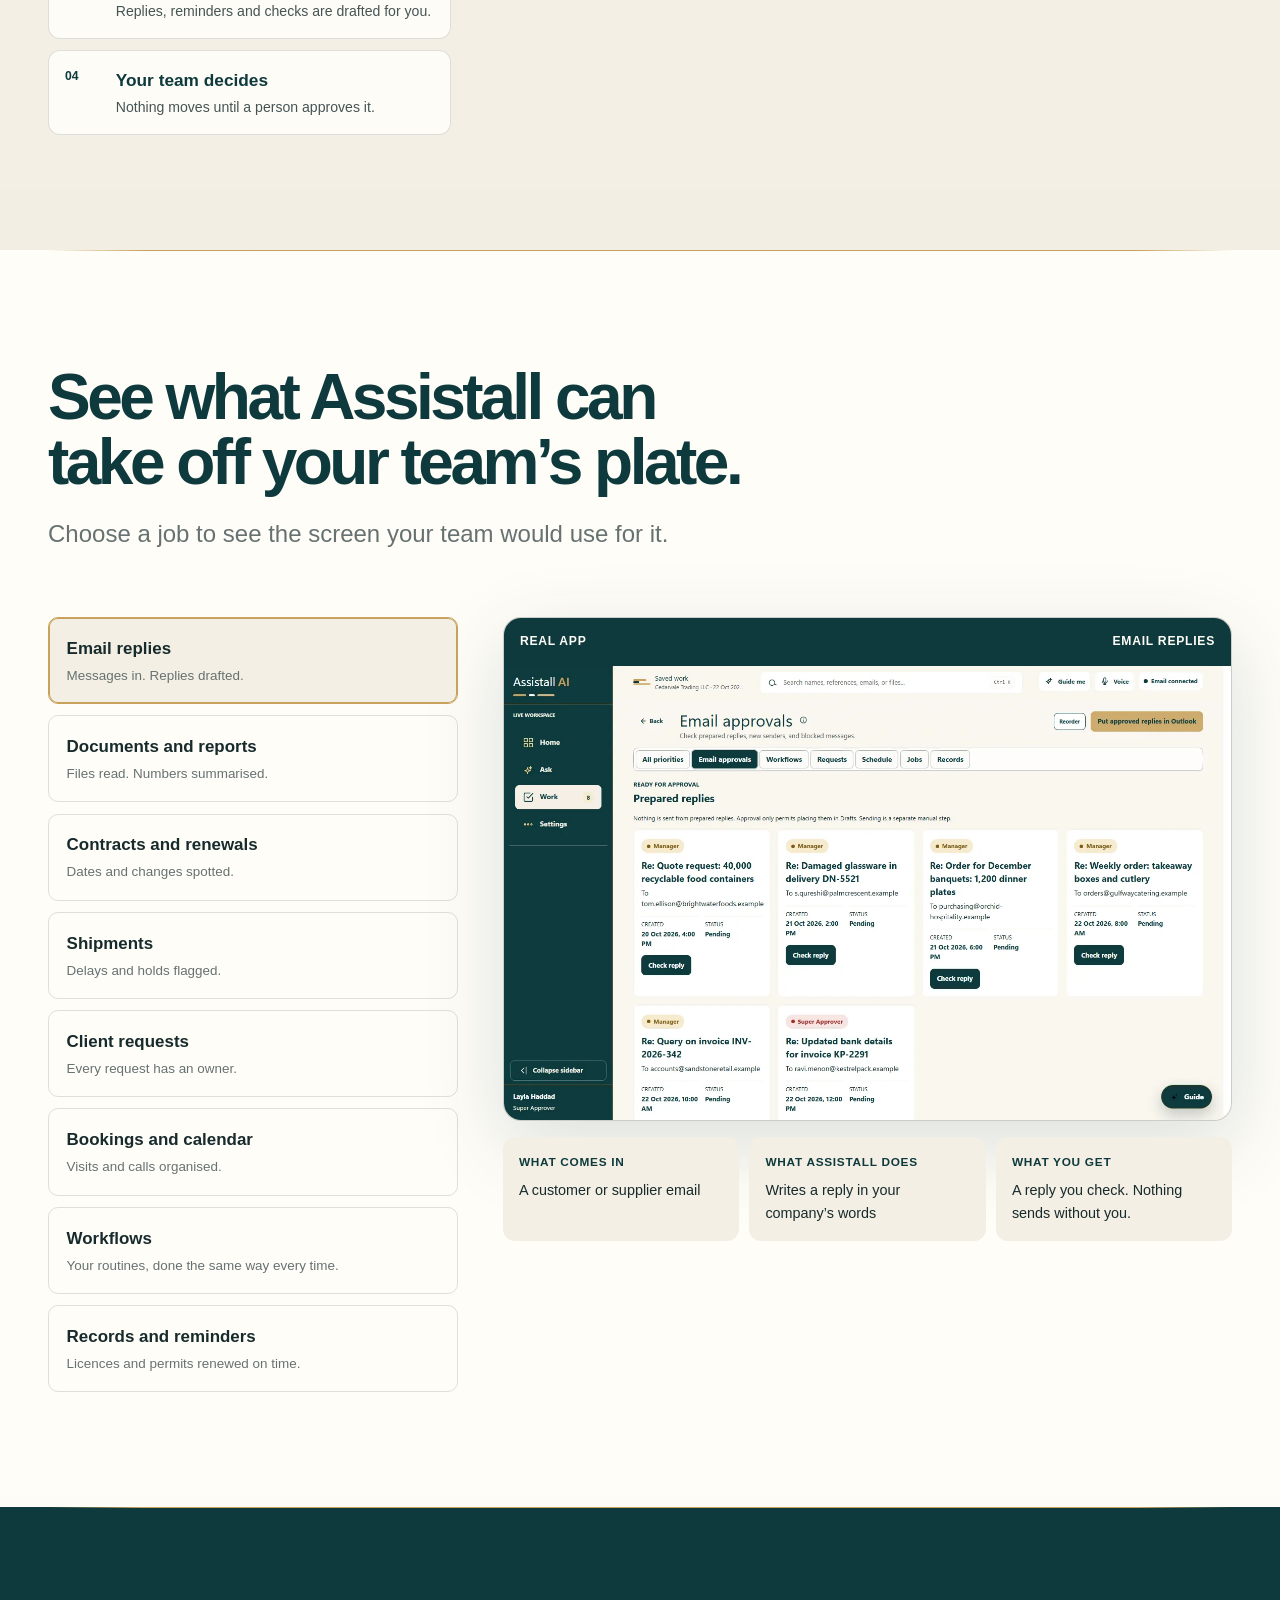
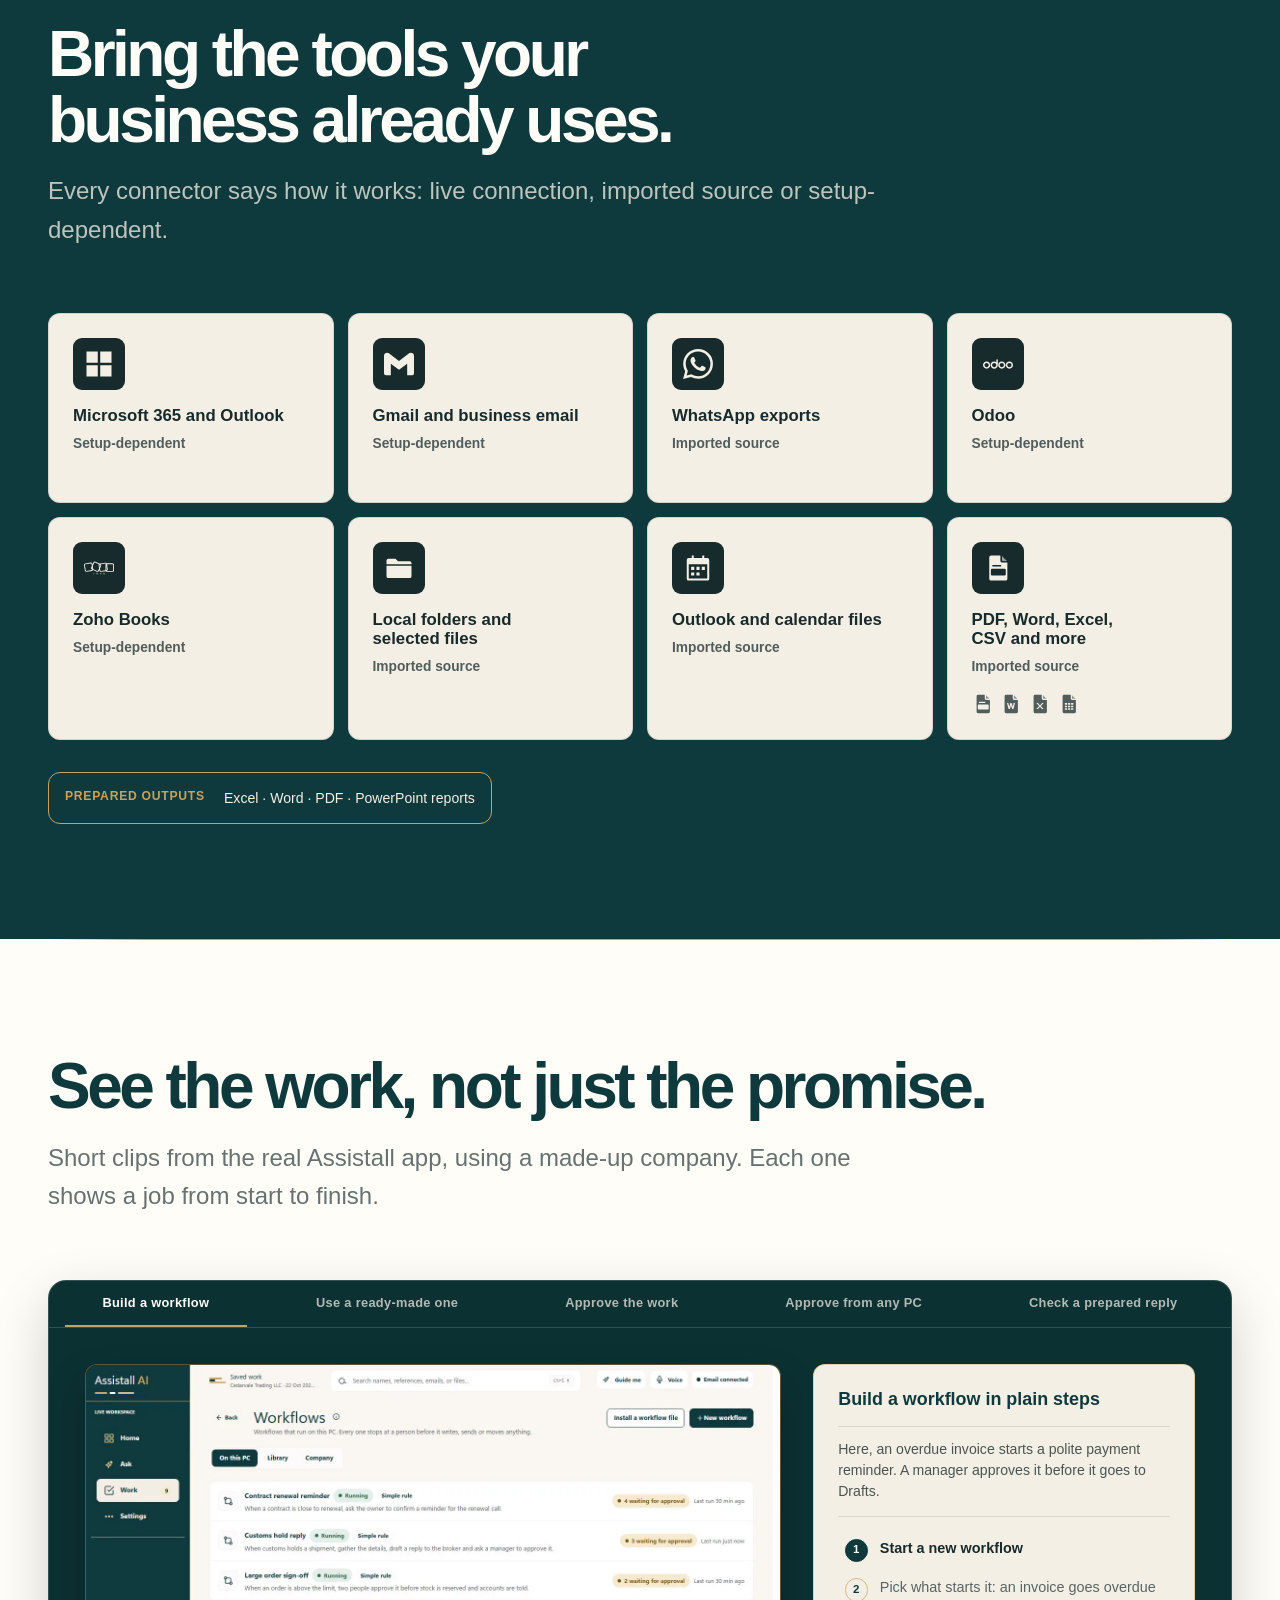
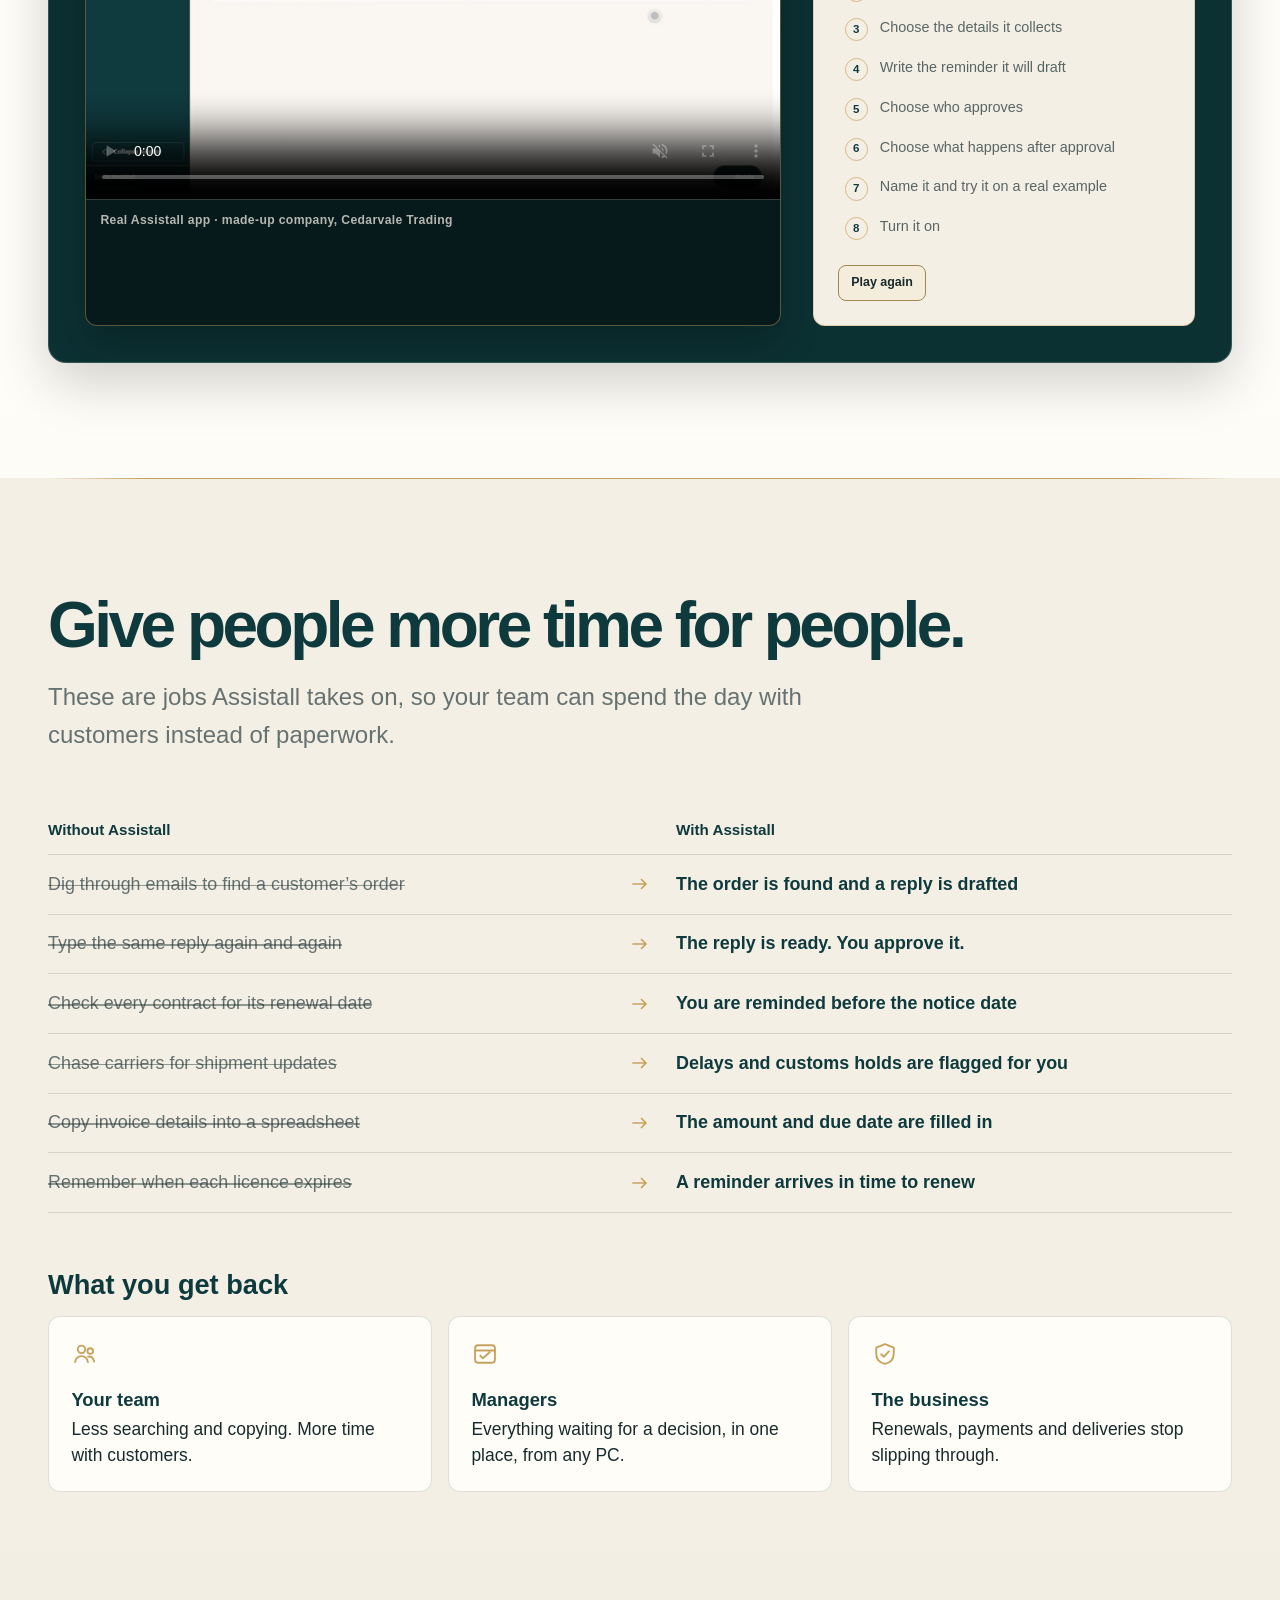
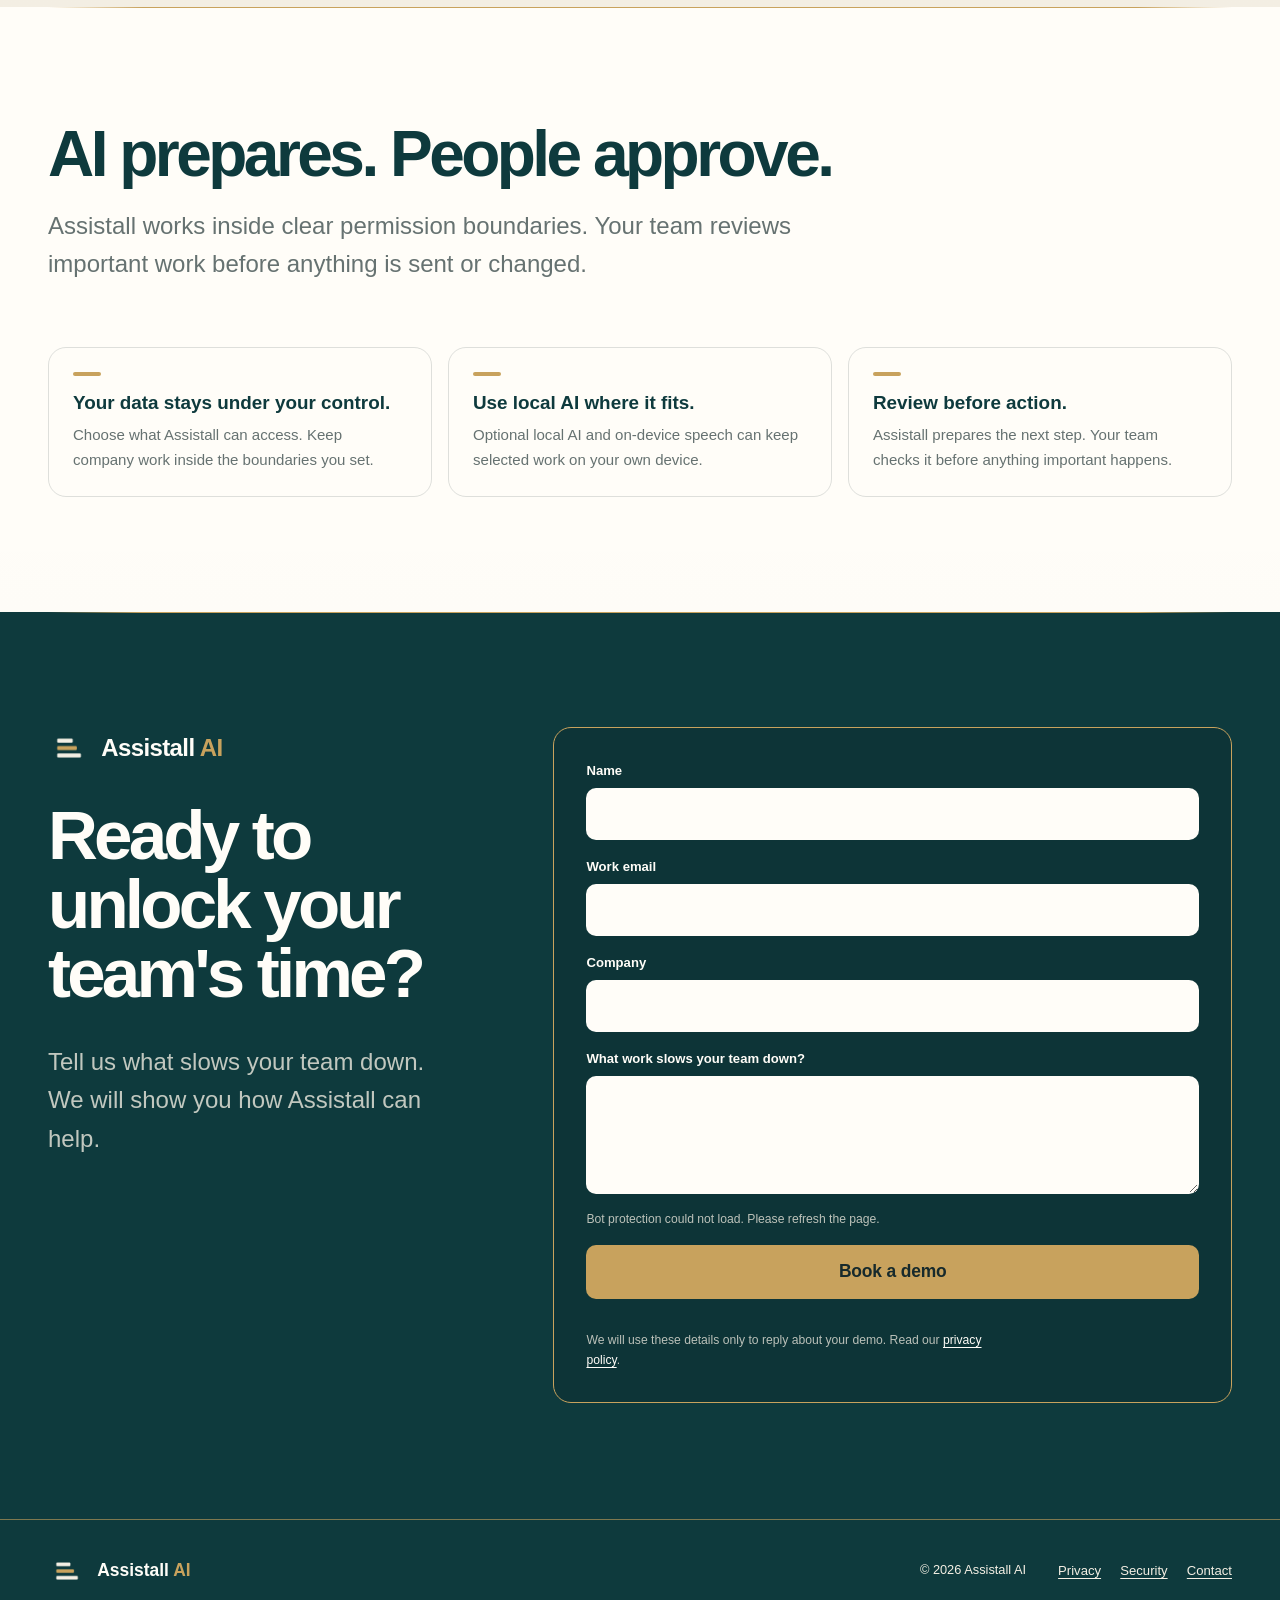
==== commit c77435d0: "Merge pull request #13: real app screens, five new clips, clearer time-back section [skip ci] Websit" ====
--- a/index.html
+++ b/index.html
@@ -16,7 +16,7 @@
   <link rel="apple-touch-icon" href="assets/apple-touch-icon.png">
   <link rel="manifest" href="assets/site.webmanifest">
   <link rel="stylesheet" href="assets/brand.css?v=20261019a">
-  <link rel="stylesheet" href="assets/page.css?v=20261023a">
+  <link rel="stylesheet" href="assets/page.css?v=20261023b">
 </head>
 <body>
   <a class="skip-link" href="#main">Skip to main content</a>
@@ -63,19 +63,20 @@
 
     <section id="how-it-works" class="story-section story-section--limestone" aria-labelledby="work-story-title">
       <div class="operational-current" aria-hidden="true"></div>
-      <div class="wrap section-grid section-grid--workday">
+      <div class="wrap section-grid section-grid--workday" data-flow-switcher>
         <div class="section-copy" data-reveal>
           <h2 id="work-story-title">One clear flow for work coming from everywhere.</h2>
-          <ol class="workday-steps">
-            <li><span>01</span><div><strong>Connect the work</strong><p>Email, files, contracts and business systems.</p></div></li>
-            <li><span>02</span><div><strong>Find what matters</strong><p>Important changes and requests come forward.</p></div></li>
-            <li><span>03</span><div><strong>Prepare the next step</strong><p>Replies, reports and review work get ready.</p></div></li>
-            <li><span>04</span><div><strong>Your team decides</strong><p>People approve what moves forward.</p></div></li>
+          <p class="flow-hint">Choose a step to see that part of the real app.</p>
+          <ol class="workday-steps" role="tablist" aria-label="How Assistall works, step by step" aria-orientation="vertical">
+            <li role="presentation"><button id="flow-tab-connect" type="button" role="tab" aria-selected="true" aria-controls="flow-panel" tabindex="0" data-flow-step="connect"><span class="workday-steps__number">01</span><span class="workday-steps__text"><strong>Connect the work</strong><span>Email, files, accounting and the tools you already use.</span></span></button></li>
+            <li role="presentation"><button id="flow-tab-find" type="button" role="tab" aria-selected="false" aria-controls="flow-panel" tabindex="-1" data-flow-step="find"><span class="workday-steps__number">02</span><span class="workday-steps__text"><strong>Find what matters</strong><span>Anything urgent or due today comes to the top.</span></span></button></li>
+            <li role="presentation"><button id="flow-tab-prepare" type="button" role="tab" aria-selected="false" aria-controls="flow-panel" tabindex="-1" data-flow-step="prepare"><span class="workday-steps__number">03</span><span class="workday-steps__text"><strong>Prepare the next step</strong><span>Replies, reminders and checks are drafted for you.</span></span></button></li>
+            <li role="presentation"><button id="flow-tab-decide" type="button" role="tab" aria-selected="false" aria-controls="flow-panel" tabindex="-1" data-flow-step="decide"><span class="workday-steps__number">04</span><span class="workday-steps__text"><strong>Your team decides</strong><span>Nothing moves until a person approves it.</span></span></button></li>
           </ol>
         </div>
-        <figure class="product-window product-window--sticky" data-reveal>
-          <figcaption><span>Assistall workspace · Overview</span><span class="live-dot">Live product</span></figcaption>
-          <div class="shot-frame"><img src="assets/media/workspace-limestone.png" alt="Assistall AI workspace overview showing reports, contracts, shipments and connected work" width="1220" height="760"></div><a class="shot-open" href="assets/media/workspace-limestone.png" target="_blank" rel="noopener">Open the full workspace view <svg width="16" height="16" viewBox="0 0 16 16" aria-hidden="true" focusable="false"><path d="M3 8h9M8.5 4.5 12 8l-3.5 3.5" fill="none" stroke="currentColor" stroke-width="1.6" stroke-linecap="round" stroke-linejoin="round"/></svg></a>
+        <figure id="flow-panel" class="product-window product-window--sticky" role="tabpanel" aria-labelledby="flow-tab-connect" data-reveal>
+          <figcaption><span>Assistall · <span data-flow-caption>Connections</span></span><span class="live-dot">Real app</span></figcaption>
+          <div class="shot-frame"><img src="assets/media/showcase/flow-connect.webp" alt="The Assistall Integrations screen: the mailbox, shipment files, QuickBooks Online and lead research are connected" width="1440" height="900" data-flow-image></div><a class="shot-open" href="assets/media/showcase/flow-connect.webp" target="_blank" rel="noopener" data-flow-open>Open the full screen <svg width="16" height="16" viewBox="0 0 16 16" aria-hidden="true" focusable="false"><path d="M3 8h9M8.5 4.5 12 8l-3.5 3.5" fill="none" stroke="currentColor" stroke-width="1.6" stroke-linecap="round" stroke-linejoin="round"/></svg></a>
         </figure>
       </div>
     </section>
@@ -85,25 +86,28 @@
       <div class="wrap">
         <header class="section-heading" data-reveal>
           <h2 id="capabilities-title">See what Assistall can take off your team’s plate.</h2>
+          <p>Choose a job to see the screen your team would use for it.</p>
         </header>
         <div class="capability-experience">
-          <div class="capability-controls" role="tablist" aria-label="Assistall capabilities" data-reveal>
-            <button id="capability-tab-inbox" type="button" role="tab" aria-controls="capability-panel" aria-selected="true" tabindex="0" data-capability-id="inbox"><strong>Inbox and controlled replies</strong><span>Messages in. Checked replies ready.</span></button>
-            <button id="capability-tab-files" type="button" role="tab" aria-controls="capability-panel" aria-selected="false" tabindex="-1" data-capability-id="files"><strong>Files, OCR and reports</strong><span>Documents read. Reports prepared.</span></button>
-            <button id="capability-tab-contracts" type="button" role="tab" aria-controls="capability-panel" aria-selected="false" tabindex="-1" data-capability-id="contracts"><strong>Contracts and renewals</strong><span>Changes, dates and review points surfaced.</span></button>
-            <button id="capability-tab-shipments" type="button" role="tab" aria-controls="capability-panel" aria-selected="false" tabindex="-1" data-capability-id="shipments"><strong>Shipments and delivery</strong><span>Status changes and records organised.</span></button>
-            <button id="capability-tab-clients" type="button" role="tab" aria-controls="capability-panel" aria-selected="false" tabindex="-1" data-capability-id="clients"><strong>Clients and service requests</strong><span>Requests gathered and next steps prepared.</span></button>
-            <button id="capability-tab-booking" type="button" role="tab" aria-controls="capability-panel" aria-selected="false" tabindex="-1" data-capability-id="booking"><strong>Booking and marketing</strong><span>Calendar and outreach work made clearer.</span></button>
+          <div class="capability-controls" role="tablist" aria-label="What Assistall can do" aria-orientation="vertical" data-reveal>
+            <button id="capability-tab-inbox" type="button" role="tab" aria-controls="capability-panel" aria-selected="true" tabindex="0" data-capability-id="inbox"><strong>Email replies</strong><span>Messages in. Replies drafted.</span></button>
+            <button id="capability-tab-files" type="button" role="tab" aria-controls="capability-panel" aria-selected="false" tabindex="-1" data-capability-id="files"><strong>Documents and reports</strong><span>Files read. Numbers summarised.</span></button>
+            <button id="capability-tab-contracts" type="button" role="tab" aria-controls="capability-panel" aria-selected="false" tabindex="-1" data-capability-id="contracts"><strong>Contracts and renewals</strong><span>Dates and changes spotted.</span></button>
+            <button id="capability-tab-shipments" type="button" role="tab" aria-controls="capability-panel" aria-selected="false" tabindex="-1" data-capability-id="shipments"><strong>Shipments</strong><span>Delays and holds flagged.</span></button>
+            <button id="capability-tab-clients" type="button" role="tab" aria-controls="capability-panel" aria-selected="false" tabindex="-1" data-capability-id="clients"><strong>Client requests</strong><span>Every request has an owner.</span></button>
+            <button id="capability-tab-booking" type="button" role="tab" aria-controls="capability-panel" aria-selected="false" tabindex="-1" data-capability-id="booking"><strong>Bookings and calendar</strong><span>Visits and calls organised.</span></button>
+            <button id="capability-tab-workflows" type="button" role="tab" aria-controls="capability-panel" aria-selected="false" tabindex="-1" data-capability-id="workflows"><strong>Workflows</strong><span>Your routines, done the same way every time.</span></button>
+            <button id="capability-tab-records" type="button" role="tab" aria-controls="capability-panel" aria-selected="false" tabindex="-1" data-capability-id="records"><strong>Records and reminders</strong><span>Licences and permits renewed on time.</span></button>
           </div>
           <div id="capability-panel" class="capability-evidence" role="tabpanel" aria-labelledby="capability-tab-inbox" data-reveal>
             <div class="product-window">
-              <div class="product-window__bar"><span>Real workspace</span><span data-capability-title>Inbox and controlled replies</span></div>
-              <div class="shot-frame"><img src="assets/media/workspace-limestone.png" alt="Real Assistall workspace used to demonstrate the selected capability" width="1220" height="760"></div><a class="shot-open" href="assets/media/workspace-limestone.png" target="_blank" rel="noopener">Open the full workspace view <svg width="16" height="16" viewBox="0 0 16 16" aria-hidden="true" focusable="false"><path d="M3 8h9M8.5 4.5 12 8l-3.5 3.5" fill="none" stroke="currentColor" stroke-width="1.6" stroke-linecap="round" stroke-linejoin="round"/></svg></a>
+              <div class="product-window__bar"><span>Real app</span><span data-capability-title>Email replies</span></div>
+              <div class="shot-frame"><img src="assets/media/showcase/cap-inbox.webp" alt="Prepared email replies waiting for approval, one card per customer email" width="1440" height="900" data-capability-image></div><a class="shot-open" href="assets/media/showcase/cap-inbox.webp" target="_blank" rel="noopener" data-capability-open>Open the full screen <svg width="16" height="16" viewBox="0 0 16 16" aria-hidden="true" focusable="false"><path d="M3 8h9M8.5 4.5 12 8l-3.5 3.5" fill="none" stroke="currentColor" stroke-width="1.6" stroke-linecap="round" stroke-linejoin="round"/></svg></a>
             </div>
             <dl class="capability-outcome">
-              <div><dt>Input</dt><dd data-capability-input>Email or business message</dd></div>
-              <div><dt>Assistall prepares</dt><dd data-capability-preparation>A clear reply draft</dd></div>
-              <div><dt>Your team approves</dt><dd data-capability-result>Nothing sends without you</dd></div>
+              <div><dt>What comes in</dt><dd data-capability-input>A customer or supplier email</dd></div>
+              <div><dt>What Assistall does</dt><dd data-capability-preparation>Writes a reply in your company’s words</dd></div>
+              <div><dt>What you get</dt><dd data-capability-result>A reply you check. Nothing sends without you.</dd></div>
             </dl>
           </div>
         </div>
@@ -166,51 +170,103 @@
       <div class="wrap">
         <header class="section-heading" data-reveal>
           <h2 id="product-title">See the work, not just the promise.</h2>
-          <p>Follow real business work from the source to a clear next step your team can check.</p>
+          <p>Short clips from the real Assistall app, using a made-up company. Each one shows a job from start to finish.</p>
         </header>
         <div class="workflow-evidence" data-workflow-evidence>
-          <div class="workflow-tabs" role="tablist" aria-label="Assistall workflow examples">
-            <button id="workflow-tab-contract" type="button" role="tab" aria-selected="true" aria-controls="workflow-panel-contract" tabindex="0" data-workflow-tab="contract">Contract review</button>
-            <button id="workflow-tab-shipment" type="button" role="tab" aria-selected="false" aria-controls="workflow-panel-shipment" tabindex="-1" data-workflow-tab="shipment">Shipment tracking</button>
-            <button id="workflow-tab-report" type="button" role="tab" aria-selected="false" aria-controls="workflow-panel-report" tabindex="-1" data-workflow-tab="report">Report preparation</button>
-          </div>
-
-          <div id="workflow-panel-contract" class="workflow-panel" role="tabpanel" aria-labelledby="workflow-tab-contract" data-workflow-panel="contract" tabindex="0">
-            <figure class="workflow-media">
-              <video data-workflow-video muted loop playsinline controls preload="metadata" poster="assets/media/workflows/contract-review.png" aria-label="Assistall workspace showing a contract review workflow"><source src="assets/media/workflows/contract-review.mp4" type="video/mp4"></video>
-              <figcaption>Real Assistall workspace · fictional capture</figcaption>
-            </figure>
-            <article class="workflow-stage">
-              <h3>Contract review</h3>
-              <p><strong>Northstar Supplies Framework Agreement</strong> is marked for review with the counterparty, owner and renewal date together.</p>
-              <p>Assistall gives the person checking it one clear place to open the record and decide the next step.</p>
-              <button class="workflow-result" type="button" data-workflow-replay>Replay workflow</button>
-            </article>
-          </div>
-
-          <div id="workflow-panel-shipment" class="workflow-panel" role="tabpanel" aria-labelledby="workflow-tab-shipment" data-workflow-panel="shipment" tabindex="0" hidden>
-            <figure class="workflow-media">
-              <video data-workflow-video muted loop playsinline controls preload="metadata" poster="assets/media/workflows/shipment-review.png" aria-label="Assistall workspace showing a shipment customs review workflow"><source src="assets/media/workflows/shipment-review.mp4" type="video/mp4"></video>
-              <figcaption>Real Assistall workspace · fictional capture</figcaption>
-            </figure>
-            <article class="workflow-stage">
-              <h3>Shipment tracking</h3>
-              <p><strong>NSC-4427</strong> brings the route, ETA, container and customs status into one reviewable record.</p>
-              <p>Your team sees what changed before they contact a client, carrier or vendor.</p>
-              <button class="workflow-result" type="button" data-workflow-replay>Replay workflow</button>
-            </article>
-          </div>
-
-          <div id="workflow-panel-report" class="workflow-panel" role="tabpanel" aria-labelledby="workflow-tab-report" data-workflow-panel="report" tabindex="0" hidden>
-            <figure class="workflow-media">
-              <video data-workflow-video muted loop playsinline controls preload="metadata" poster="assets/media/workflows/report-preparation.png" aria-label="Assistall workspace showing a prepared sales report workflow"><source src="assets/media/workflows/report-preparation.mp4" type="video/mp4"></video>
-              <figcaption>Real Assistall workspace · fictional capture</figcaption>
-            </figure>
-            <article class="workflow-stage">
-              <h3>Report preparation</h3>
-              <p><strong>Daily Sales Report</strong> is read into a clear summary, with its source and export step kept together.</p>
-              <p>Your team reviews the prepared report before sharing it or using it to decide what happens next.</p>
-              <button class="workflow-result" type="button" data-workflow-replay>Replay workflow</button>
+          <div class="workflow-tabs" role="tablist" aria-label="Assistall in action">
+            <button id="workflow-tab-build" type="button" role="tab" aria-selected="true" aria-controls="workflow-panel-build" tabindex="0" data-workflow-tab="build">Build a workflow</button>
+            <button id="workflow-tab-library" type="button" role="tab" aria-selected="false" aria-controls="workflow-panel-library" tabindex="-1" data-workflow-tab="library">Use a ready-made one</button>
+            <button id="workflow-tab-approve" type="button" role="tab" aria-selected="false" aria-controls="workflow-panel-approve" tabindex="-1" data-workflow-tab="approve">Approve the work</button>
+            <button id="workflow-tab-board" type="button" role="tab" aria-selected="false" aria-controls="workflow-panel-board" tabindex="-1" data-workflow-tab="board">Approve from any PC</button>
+            <button id="workflow-tab-reply" type="button" role="tab" aria-selected="false" aria-controls="workflow-panel-reply" tabindex="-1" data-workflow-tab="reply">Check a prepared reply</button>
+          </div>
+
+          <div id="workflow-panel-build" class="workflow-panel" role="tabpanel" aria-labelledby="workflow-tab-build" data-workflow-panel="build" tabindex="0">
+            <figure class="workflow-media">
+              <video data-workflow-video muted playsinline controls preload="metadata" poster="assets/media/workflows/build-a-workflow.webp" aria-label="Assistall workflow builder: a new workflow is built step by step, tried on an example and turned on"><source src="assets/media/workflows/build-a-workflow.mp4" type="video/mp4"></video>
+              <figcaption>Real Assistall app · made-up company, Cedarvale Trading</figcaption>
+            </figure>
+            <article class="workflow-stage">
+              <h3>Build a workflow in plain steps</h3>
+              <p>Here, an overdue invoice starts a polite payment reminder. A manager approves it before it goes to Drafts.</p>
+              <ol class="workflow-steps" aria-label="Steps in this clip">
+                <li><button type="button" data-workflow-seek="0.2">Start a new workflow</button></li>
+                <li><button type="button" data-workflow-seek="1.65">Pick what starts it: an invoice goes overdue</button></li>
+                <li><button type="button" data-workflow-seek="3.26">Choose the details it collects</button></li>
+                <li><button type="button" data-workflow-seek="5.1">Write the reminder it will draft</button></li>
+                <li><button type="button" data-workflow-seek="12.98">Choose who approves</button></li>
+                <li><button type="button" data-workflow-seek="14.42">Choose what happens after approval</button></li>
+                <li><button type="button" data-workflow-seek="20.0">Name it and try it on a real example</button></li>
+                <li><button type="button" data-workflow-seek="27.93">Turn it on</button></li>
+              </ol>
+              <button class="workflow-result" type="button" data-workflow-replay>Play again</button>
+            </article>
+          </div>
+          <div id="workflow-panel-library" class="workflow-panel" role="tabpanel" aria-labelledby="workflow-tab-library" data-workflow-panel="library" tabindex="0" hidden>
+            <figure class="workflow-media">
+              <video data-workflow-video muted playsinline controls preload="metadata" poster="assets/media/workflows/ready-made-workflow.webp" aria-label="The Assistall workflow library: a trading workflow for delayed shipments is set up and turned on"><source src="assets/media/workflows/ready-made-workflow.mp4" type="video/mp4"></video>
+              <figcaption>Real Assistall app · made-up company, Cedarvale Trading</figcaption>
+            </figure>
+            <article class="workflow-stage">
+              <h3>Start from a ready-made workflow</h3>
+              <p>Pick your industry, choose a workflow, answer a few questions and turn it on.</p>
+              <ol class="workflow-steps" aria-label="Steps in this clip">
+                <li><button type="button" data-workflow-seek="0.2">Open the library</button></li>
+                <li><button type="button" data-workflow-seek="1.71">Choose your industry</button></li>
+                <li><button type="button" data-workflow-seek="3.2">Pick a ready-made workflow</button></li>
+                <li><button type="button" data-workflow-seek="5.73">Answer a few questions</button></li>
+                <li><button type="button" data-workflow-seek="6.88">Check it and turn it on</button></li>
+              </ol>
+              <button class="workflow-result" type="button" data-workflow-replay>Play again</button>
+            </article>
+          </div>
+          <div id="workflow-panel-approve" class="workflow-panel" role="tabpanel" aria-labelledby="workflow-tab-approve" data-workflow-panel="approve" tabindex="0" hidden>
+            <figure class="workflow-media">
+              <video data-workflow-video muted playsinline controls preload="metadata" poster="assets/media/workflows/approve-a-run.webp" aria-label="A customs hold reply waiting for approval is opened from Home and approved"><source src="assets/media/workflows/approve-a-run.mp4" type="video/mp4"></video>
+              <figcaption>Real Assistall app · made-up company, Cedarvale Trading</figcaption>
+            </figure>
+            <article class="workflow-stage">
+              <h3>Approve the work in seconds</h3>
+              <p>Home shows what is waiting. Open it, see exactly what will happen, then approve.</p>
+              <ol class="workflow-steps" aria-label="Steps in this clip">
+                <li><button type="button" data-workflow-seek="0.21">Home shows what is waiting for you</button></li>
+                <li><button type="button" data-workflow-seek="1.94">Open the workflow</button></li>
+                <li><button type="button" data-workflow-seek="3.81">See exactly what will happen</button></li>
+                <li><button type="button" data-workflow-seek="6.91">Approve, and Assistall does the rest</button></li>
+              </ol>
+              <button class="workflow-result" type="button" data-workflow-replay>Play again</button>
+            </article>
+          </div>
+          <div id="workflow-panel-board" class="workflow-panel" role="tabpanel" aria-labelledby="workflow-tab-board" data-workflow-panel="board" tabindex="0" hidden>
+            <figure class="workflow-media">
+              <video data-workflow-video muted playsinline controls preload="metadata" poster="assets/media/workflows/company-board.webp" aria-label="The Assistall company board lists approvals from the warehouse and sales PCs, and one is approved"><source src="assets/media/workflows/company-board.mp4" type="video/mp4"></video>
+              <figcaption>Real Assistall app · made-up company, Cedarvale Trading</figcaption>
+            </figure>
+            <article class="workflow-stage">
+              <h3>Approve from any PC in the company</h3>
+              <p>The company board shows what is waiting on every PC, so the right person can decide from wherever they are.</p>
+              <ol class="workflow-steps" aria-label="Steps in this clip">
+                <li><button type="button" data-workflow-seek="0.21">Open the company board</button></li>
+                <li><button type="button" data-workflow-seek="2.15">See what waits on every PC</button></li>
+                <li><button type="button" data-workflow-seek="5.38">Approve it from this PC</button></li>
+              </ol>
+              <button class="workflow-result" type="button" data-workflow-replay>Play again</button>
+            </article>
+          </div>
+          <div id="workflow-panel-reply" class="workflow-panel" role="tabpanel" aria-labelledby="workflow-tab-reply" data-workflow-panel="reply" tabindex="0" hidden>
+            <figure class="workflow-media">
+              <video data-workflow-video muted playsinline controls preload="metadata" poster="assets/media/workflows/reply-approval.webp" aria-label="A customer's order email beside the prepared reply, which is then approved"><source src="assets/media/workflows/reply-approval.mp4" type="video/mp4"></video>
+              <figcaption>Real Assistall app · made-up company, Cedarvale Trading</figcaption>
+            </figure>
+            <article class="workflow-stage">
+              <h3>Check a reply before it is sent</h3>
+              <p>The customer's email and the prepared reply sit side by side. Approve it and it goes to Drafts.</p>
+              <ol class="workflow-steps" aria-label="Steps in this clip">
+                <li><button type="button" data-workflow-seek="0.19">A customer's order comes in</button></li>
+                <li><button type="button" data-workflow-seek="2.14">The email and the prepared reply, side by side</button></li>
+                <li><button type="button" data-workflow-seek="4.67">Approve: the reply goes to Drafts</button></li>
+              </ol>
+              <button class="workflow-result" type="button" data-workflow-replay>Play again</button>
             </article>
           </div>
         </div>
@@ -222,14 +278,23 @@
       <div class="wrap" data-reveal>
         <header class="section-heading">
           <h2 id="human-title">Give people more time for people.</h2>
-          <p>Spend less time searching, copying and chasing updates. Spend more time with clients, building trust, finding sales and growing the business.</p>
-        </header>
-        <div class="workday-comparison" aria-label="Illustration of administrative work becoming shorter">
-          <article><p><strong>Before</strong> Search, copy and chase updates</p><span class="time-track"><i></i></span></article>
-          <article class="is-assisted"><p><strong>With Assistall</strong> Review work that is ready</p><span class="time-track"><i></i></span></article>
-        </div>
-        <ul class="human-work"><li>Client relationships</li><li>Sales</li><li>Outreach</li><li>Decisions</li></ul>
-        <p class="illustration-note">Illustrative workday — not a performance claim.</p>
+          <p>These are jobs Assistall takes on, so your team can spend the day with customers instead of paperwork.</p>
+        </header>
+        <div class="chore-head" aria-hidden="true"><span>Without Assistall</span><span>With Assistall</span></div>
+        <ul class="chore-list" aria-label="Jobs Assistall takes on">
+          <li style="--i: 0"><span class="chore-list__before"><span class="visually-hidden">Without Assistall: </span>Dig through emails to find a customer’s order</span><svg class="chore-list__arrow" width="22" height="22" viewBox="0 0 22 22" aria-hidden="true" focusable="false"><path d="M4 11h13M12.5 6.5 17 11l-4.5 4.5" fill="none" stroke="currentColor" stroke-width="1.7" stroke-linecap="round" stroke-linejoin="round"/></svg><span class="chore-list__after"><span class="visually-hidden">With Assistall: </span>The order is found and a reply is drafted</span></li>
+          <li style="--i: 1"><span class="chore-list__before"><span class="visually-hidden">Without Assistall: </span>Type the same reply again and again</span><svg class="chore-list__arrow" width="22" height="22" viewBox="0 0 22 22" aria-hidden="true" focusable="false"><path d="M4 11h13M12.5 6.5 17 11l-4.5 4.5" fill="none" stroke="currentColor" stroke-width="1.7" stroke-linecap="round" stroke-linejoin="round"/></svg><span class="chore-list__after"><span class="visually-hidden">With Assistall: </span>The reply is ready. You approve it.</span></li>
+          <li style="--i: 2"><span class="chore-list__before"><span class="visually-hidden">Without Assistall: </span>Check every contract for its renewal date</span><svg class="chore-list__arrow" width="22" height="22" viewBox="0 0 22 22" aria-hidden="true" focusable="false"><path d="M4 11h13M12.5 6.5 17 11l-4.5 4.5" fill="none" stroke="currentColor" stroke-width="1.7" stroke-linecap="round" stroke-linejoin="round"/></svg><span class="chore-list__after"><span class="visually-hidden">With Assistall: </span>You are reminded before the notice date</span></li>
+          <li style="--i: 3"><span class="chore-list__before"><span class="visually-hidden">Without Assistall: </span>Chase carriers for shipment updates</span><svg class="chore-list__arrow" width="22" height="22" viewBox="0 0 22 22" aria-hidden="true" focusable="false"><path d="M4 11h13M12.5 6.5 17 11l-4.5 4.5" fill="none" stroke="currentColor" stroke-width="1.7" stroke-linecap="round" stroke-linejoin="round"/></svg><span class="chore-list__after"><span class="visually-hidden">With Assistall: </span>Delays and customs holds are flagged for you</span></li>
+          <li style="--i: 4"><span class="chore-list__before"><span class="visually-hidden">Without Assistall: </span>Copy invoice details into a spreadsheet</span><svg class="chore-list__arrow" width="22" height="22" viewBox="0 0 22 22" aria-hidden="true" focusable="false"><path d="M4 11h13M12.5 6.5 17 11l-4.5 4.5" fill="none" stroke="currentColor" stroke-width="1.7" stroke-linecap="round" stroke-linejoin="round"/></svg><span class="chore-list__after"><span class="visually-hidden">With Assistall: </span>The amount and due date are filled in</span></li>
+          <li style="--i: 5"><span class="chore-list__before"><span class="visually-hidden">Without Assistall: </span>Remember when each licence expires</span><svg class="chore-list__arrow" width="22" height="22" viewBox="0 0 22 22" aria-hidden="true" focusable="false"><path d="M4 11h13M12.5 6.5 17 11l-4.5 4.5" fill="none" stroke="currentColor" stroke-width="1.7" stroke-linecap="round" stroke-linejoin="round"/></svg><span class="chore-list__after"><span class="visually-hidden">With Assistall: </span>A reminder arrives in time to renew</span></li>
+        </ul>
+        <h3 class="gains-title">What you get back</h3>
+        <ul class="gains">
+          <li><svg width="28" height="28" viewBox="0 0 24 24" aria-hidden="true" focusable="false" fill="none" stroke="currentColor" stroke-width="1.6" stroke-linecap="round" stroke-linejoin="round"><circle cx="9" cy="8" r="3.2"/><circle cx="16.5" cy="9.5" r="2.4"/><path d="M3.5 19c.6-3.3 2.8-5.2 5.5-5.2s4.9 1.9 5.5 5.2M14.6 14.2c2.6-.4 4.6 1.2 5.2 4.3"/></svg><h3>Your team</h3><p>Less searching and copying. More time with customers.</p></li>
+          <li><svg width="28" height="28" viewBox="0 0 24 24" aria-hidden="true" focusable="false" fill="none" stroke="currentColor" stroke-width="1.6" stroke-linecap="round" stroke-linejoin="round"><rect x="3.5" y="4.5" width="17" height="15" rx="2.5"/><path d="M3.5 9h17M8 13.5l2.2 2.2L16 10.5"/></svg><h3>Managers</h3><p>Everything waiting for a decision, in one place, from any PC.</p></li>
+          <li><svg width="28" height="28" viewBox="0 0 24 24" aria-hidden="true" focusable="false" fill="none" stroke="currentColor" stroke-width="1.6" stroke-linecap="round" stroke-linejoin="round"><path d="M12 3.5 19.5 6.5v5.2c0 4.3-3.1 7.6-7.5 8.8-4.4-1.2-7.5-4.5-7.5-8.8V6.5Z"/><path d="m8.8 12.2 2.2 2.2 4.3-4.6"/></svg><h3>The business</h3><p>Renewals, payments and deliveries stop slipping through.</p></li>
+        </ul>
       </div>
     </section>
 
@@ -280,6 +345,6 @@
       <nav aria-label="Footer navigation"><a href="privacy.html">Privacy</a><a href=".well-known/security.txt">Security</a><a href="mailto:hello@assistall.ai">Contact</a></nav>
     </div>
   </footer>
-  <script type="module" src="assets/site.js?v=20261023a"></script>
+  <script type="module" src="assets/site.js?v=20261023b"></script>
 </body>
 </html>
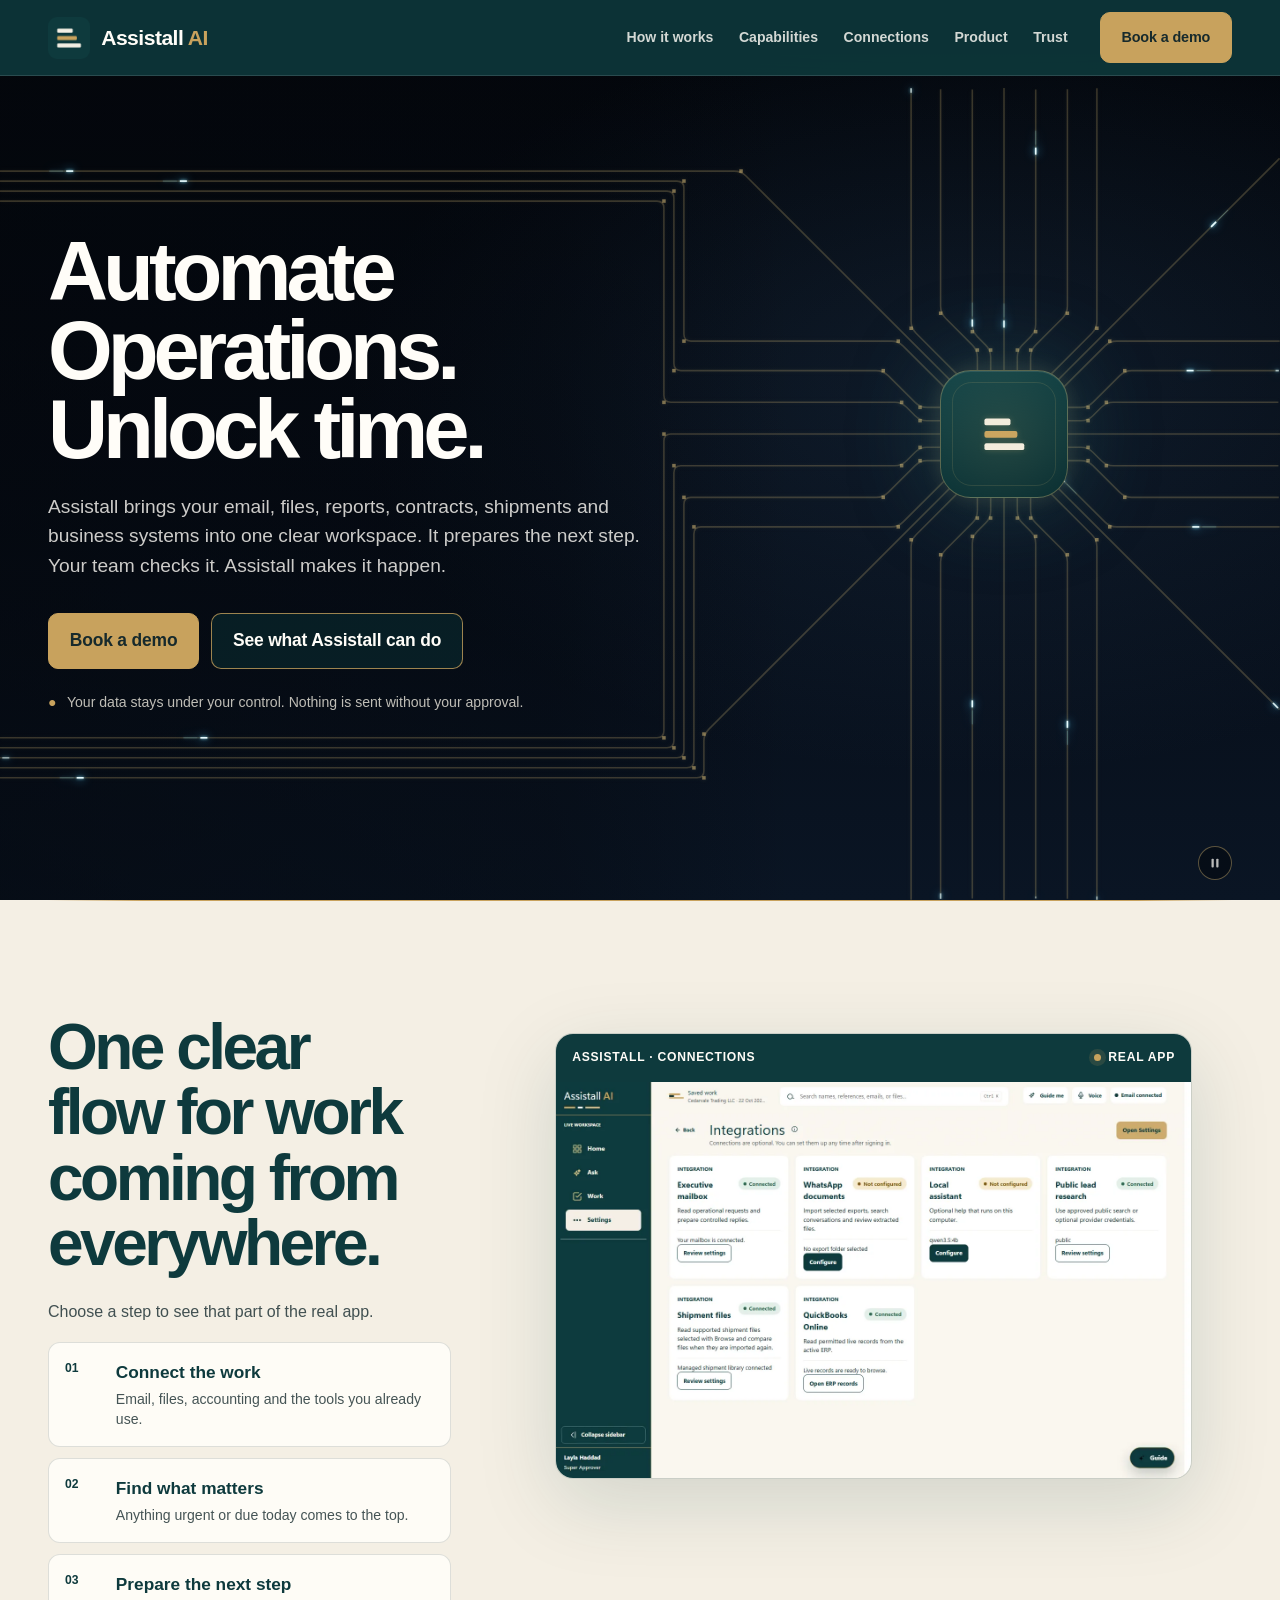
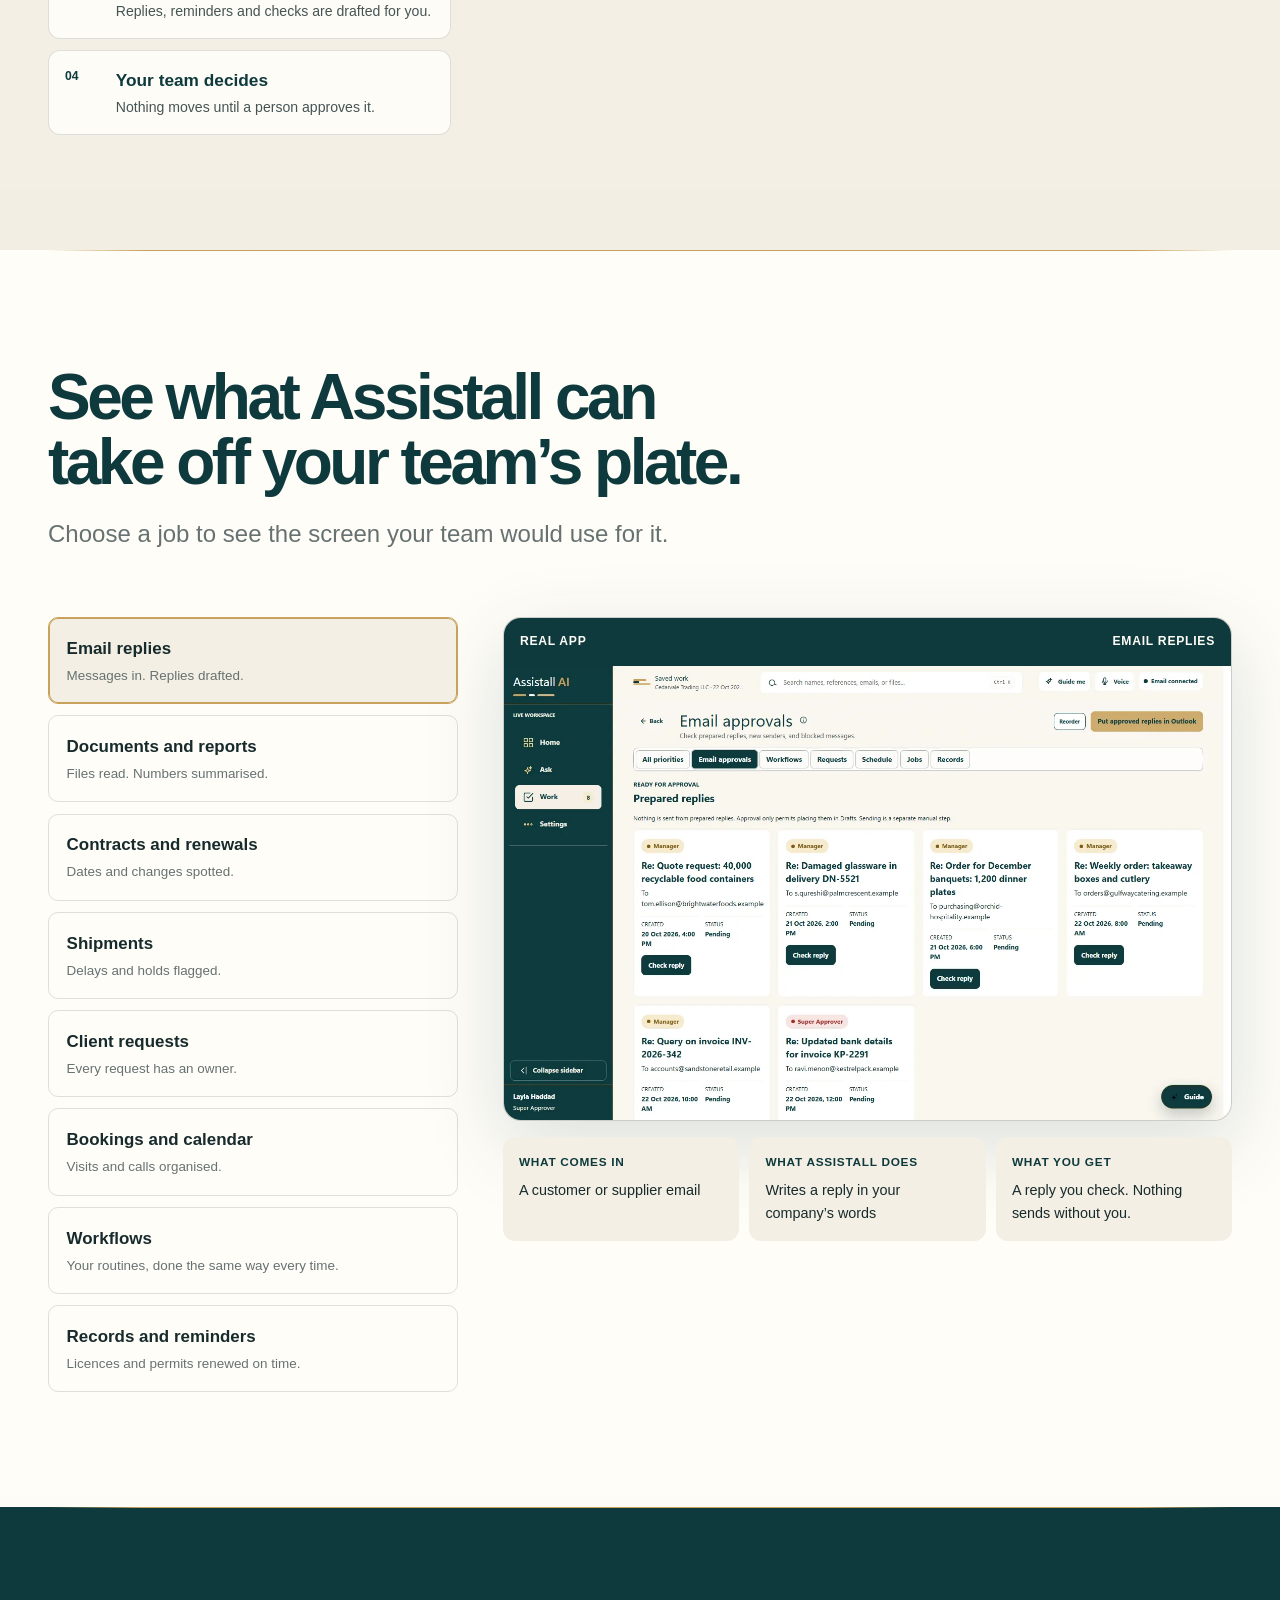
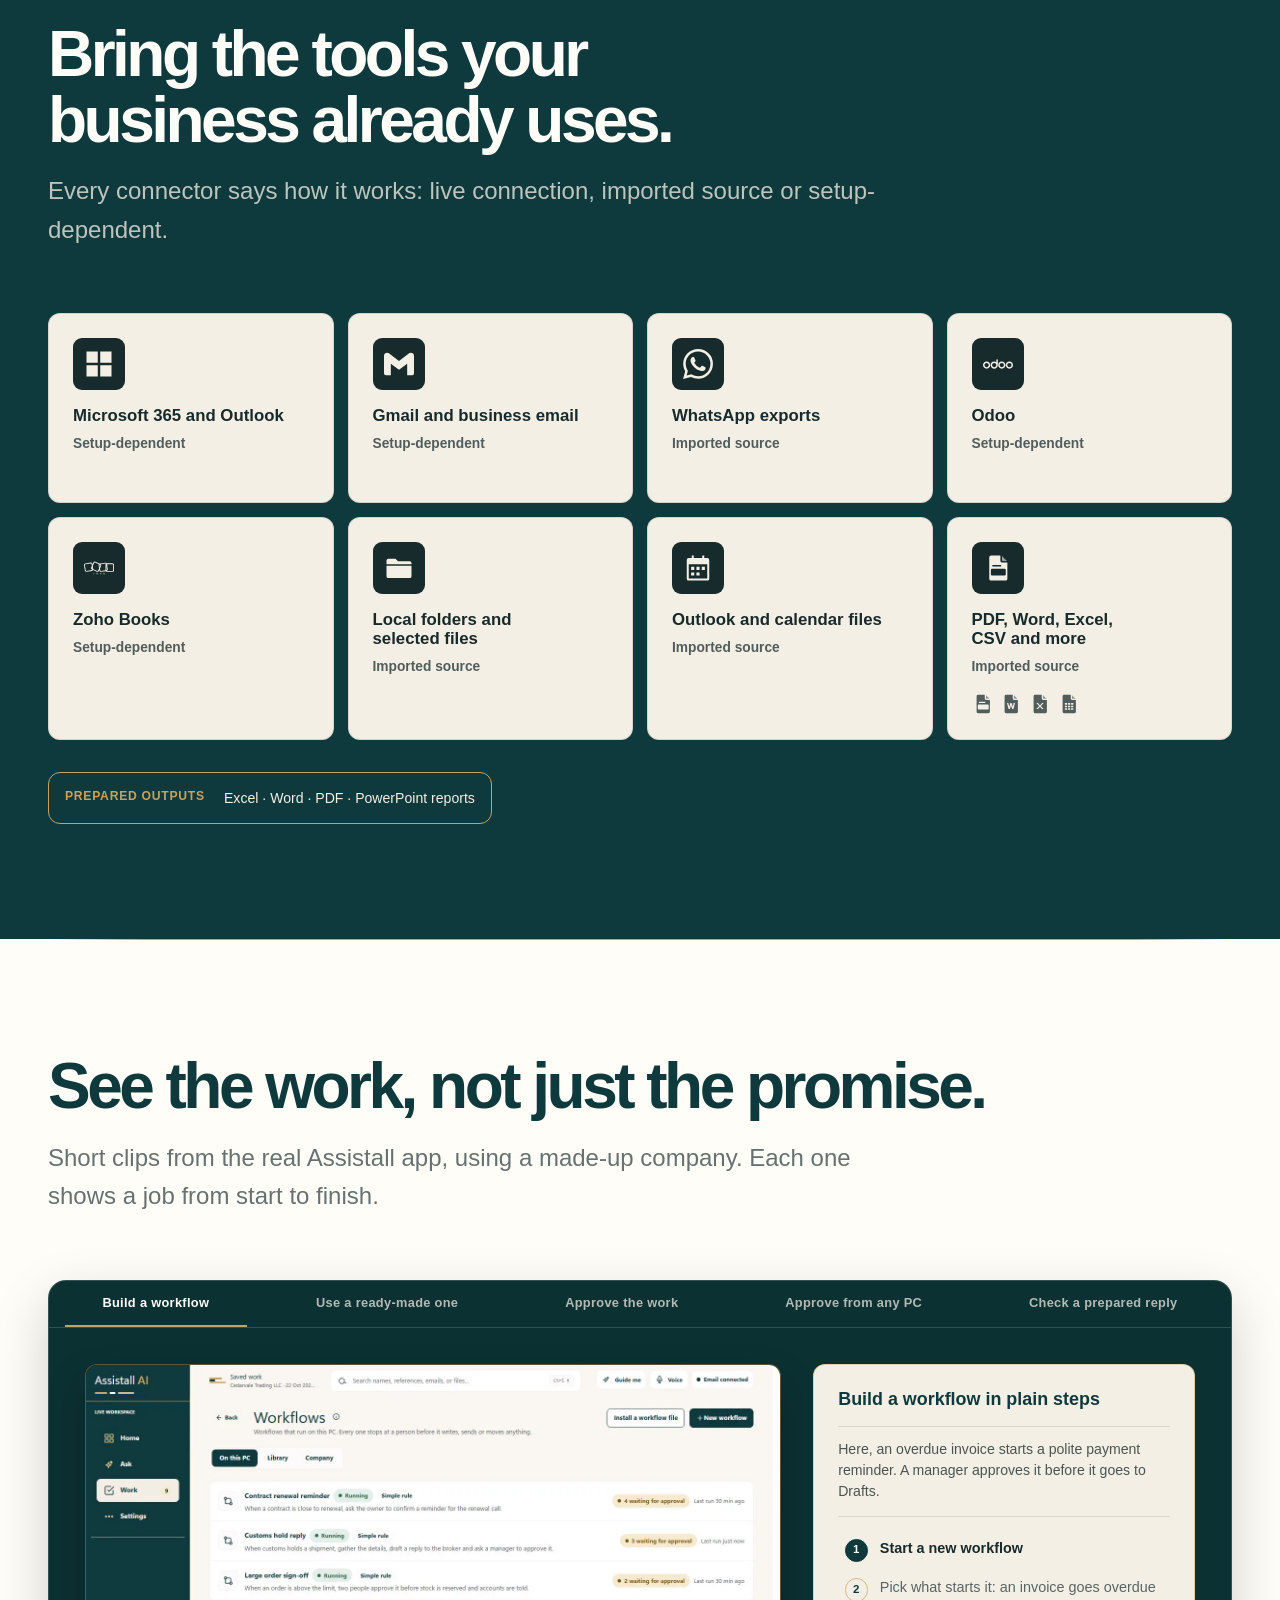
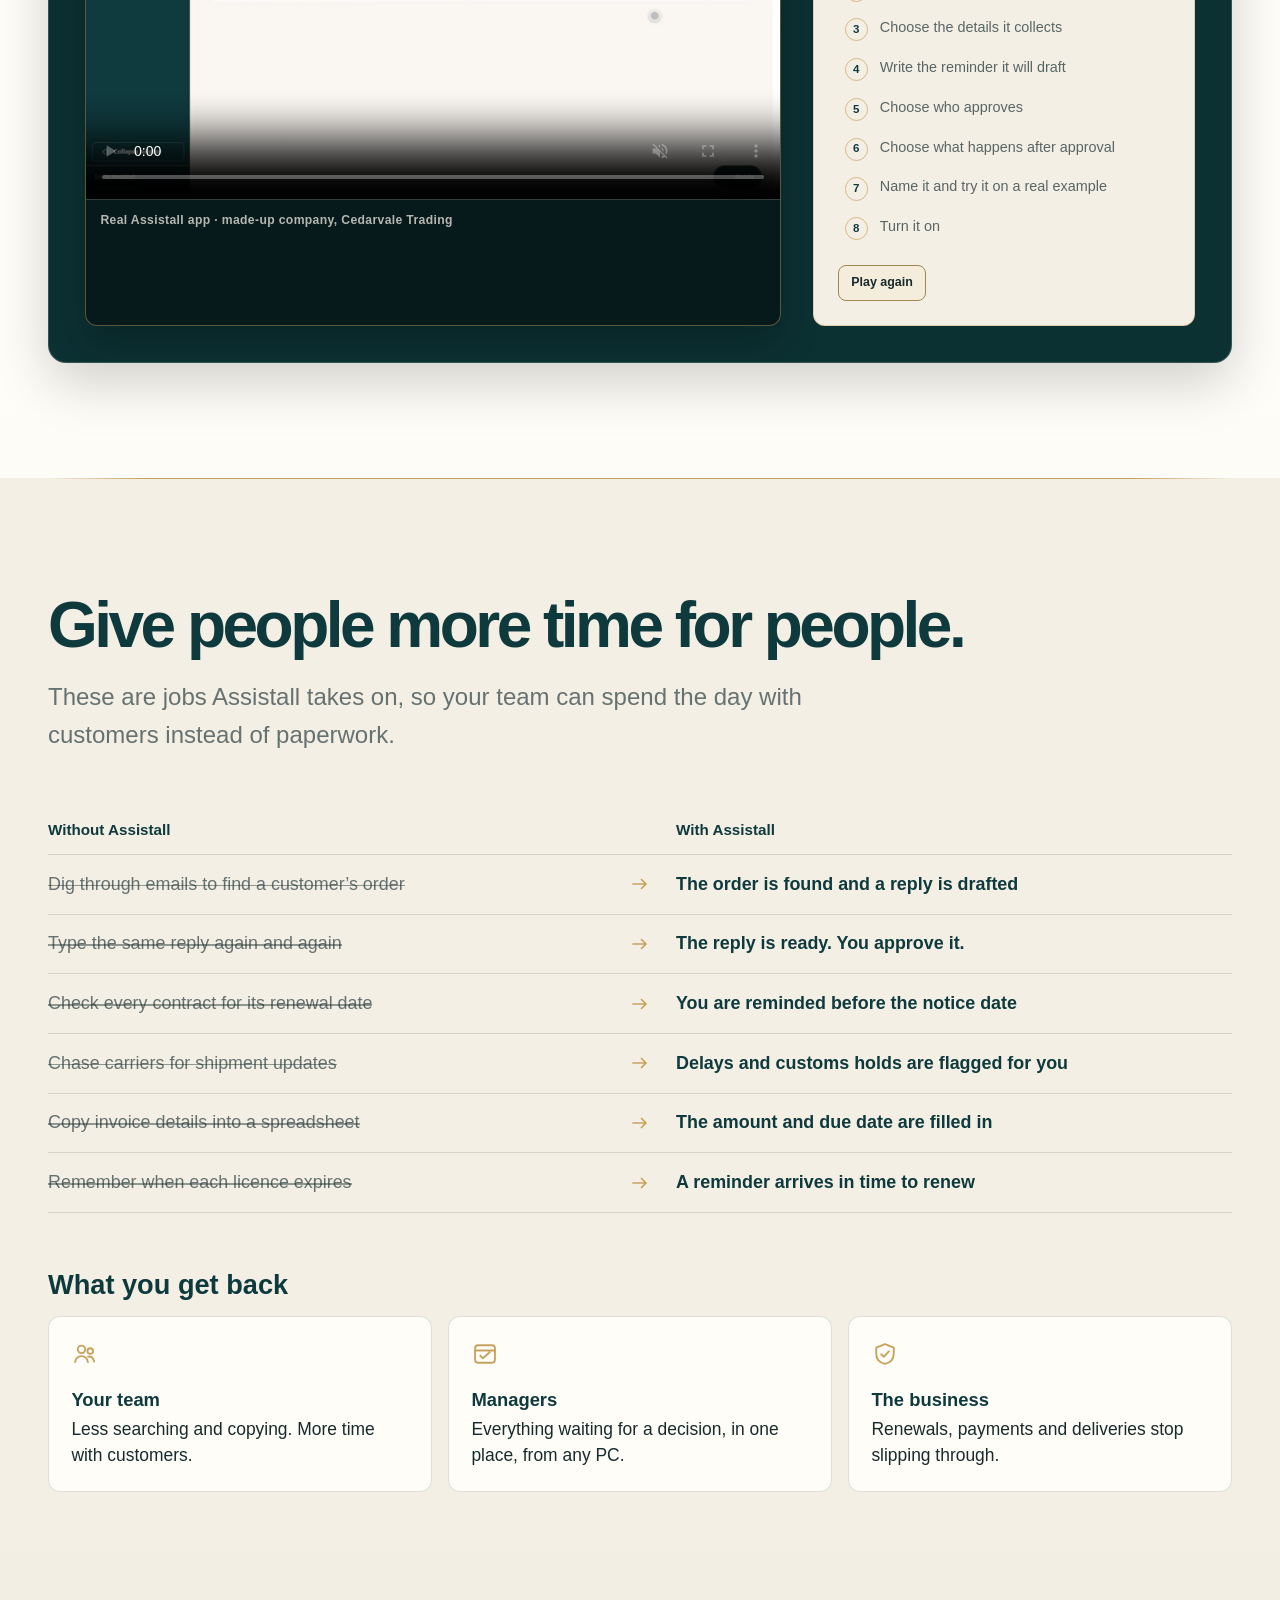
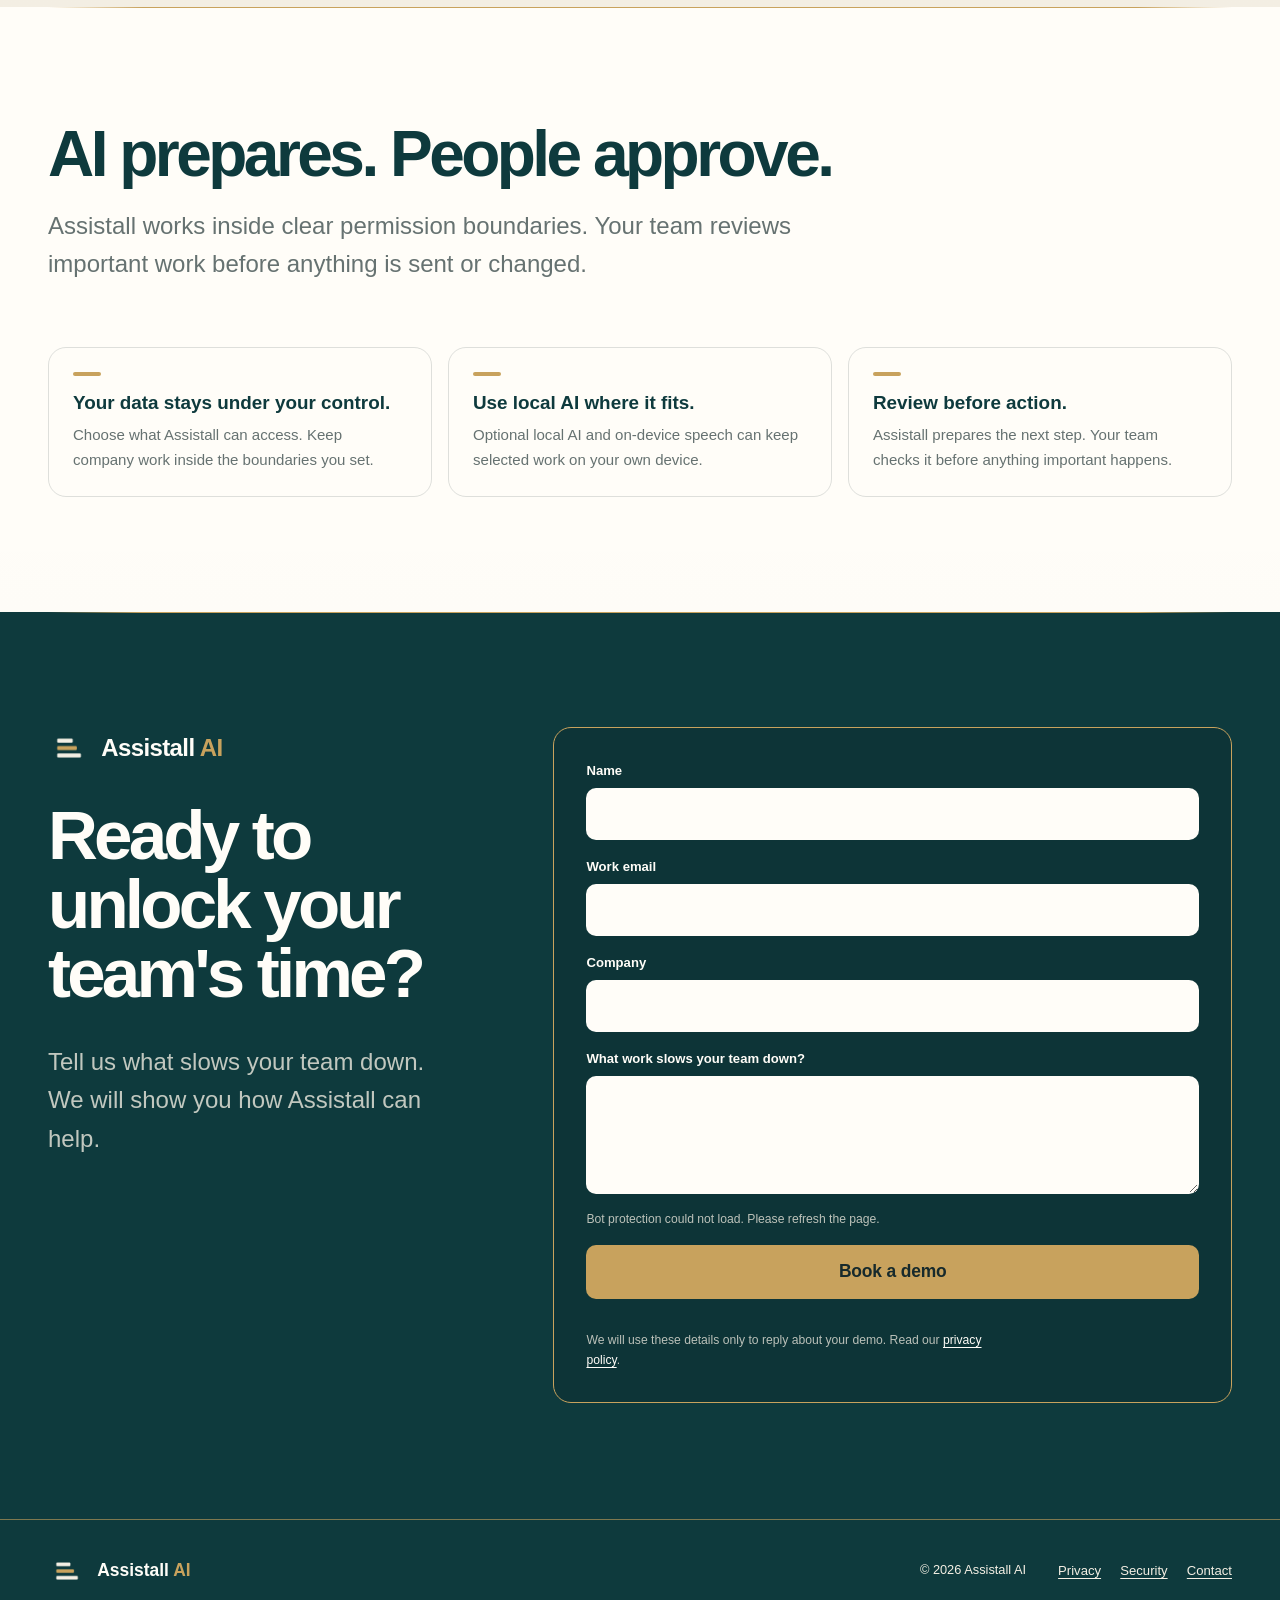
==== commit ce46b73f: "Website: share card for LinkedIn and other link previews [skip ci] Adds a 1200 x 627 share picture (" ====
--- a/index.html
+++ b/index.html
@@ -9,6 +9,14 @@
   <meta property="og:description" content="Automate Operations. Unlock time. AI prepares the work. People approve it.">
   <meta property="og:type" content="website">
   <meta property="og:url" content="https://assistall.ai/">
+  <meta property="og:site_name" content="Assistall AI">
+  <!-- Share card: rebuild with node tools/social-card/build.mjs. A changed picture needs a new file name, because LinkedIn caches it by address. -->
+  <meta property="og:image" content="https://assistall.ai/assets/social-share.png">
+  <meta property="og:image:type" content="image/png">
+  <meta property="og:image:width" content="1200">
+  <meta property="og:image:height" content="627">
+  <meta property="og:image:alt" content="Assistall AI. Automate Operations. Unlock time. AI prepares. People approve.">
+  <meta name="twitter:card" content="summary_large_image">
   <meta name="theme-color" content="#0E3A3D">
   <!-- Public Turnstile site key (widget "Assistall website demo form", hostnames assistall.ai and www.assistall.ai). The secret lives only in the cPanel secrets file. -->
   <meta name="assistall-turnstile-sitekey" content="0x4AAAAAAFdwA9eJe6eHpIoW">
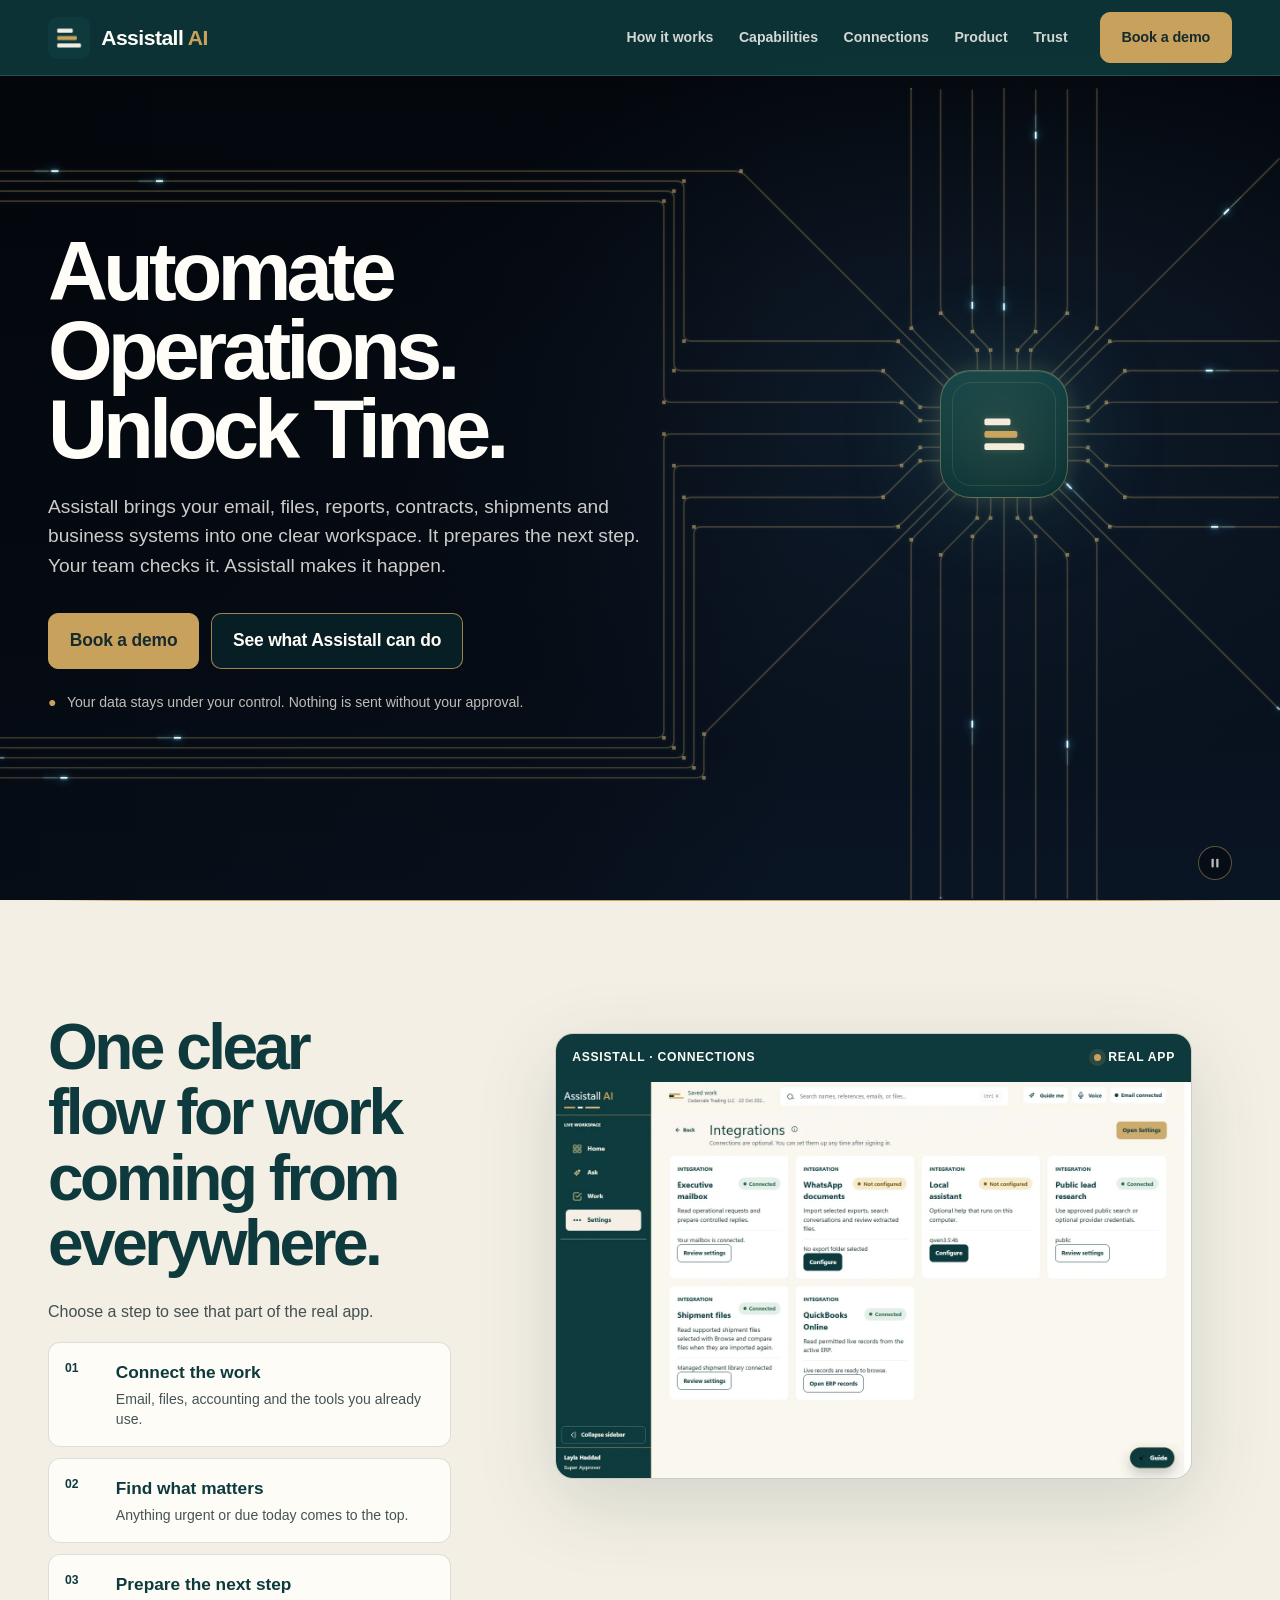
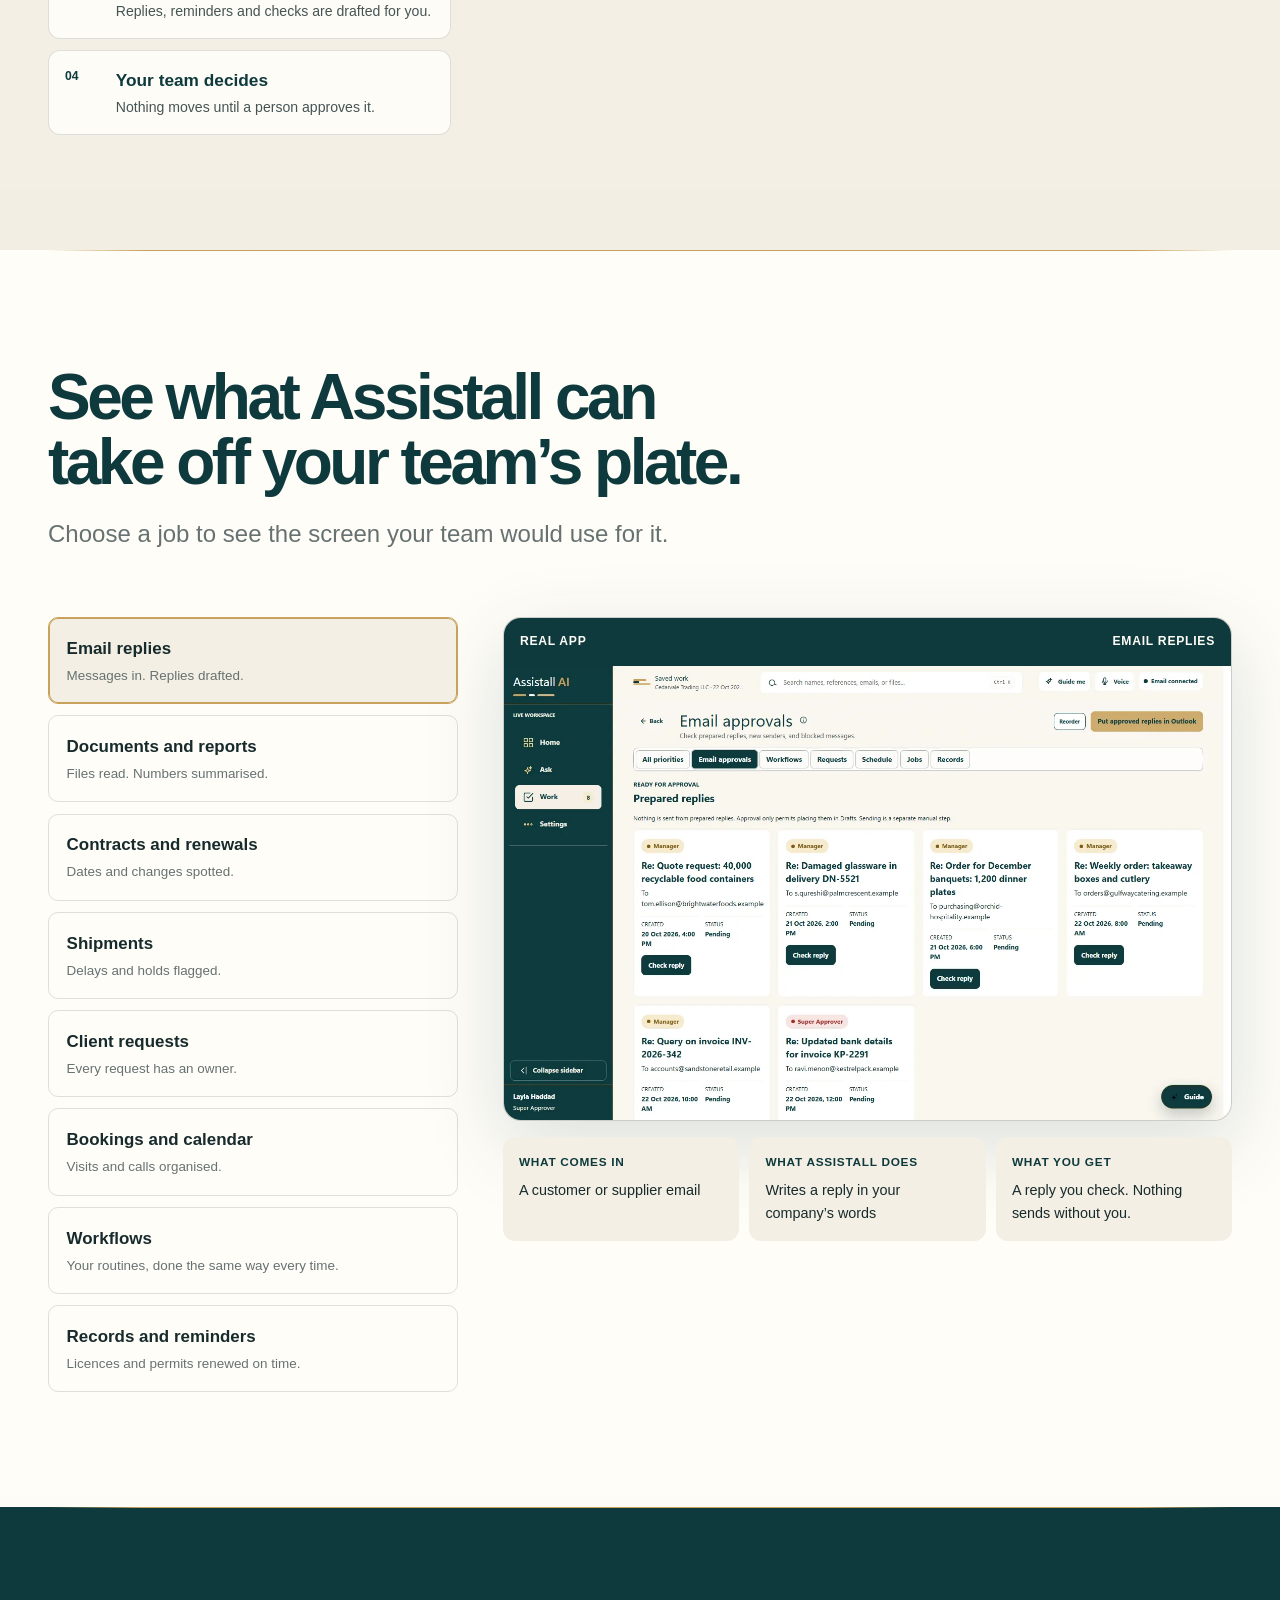
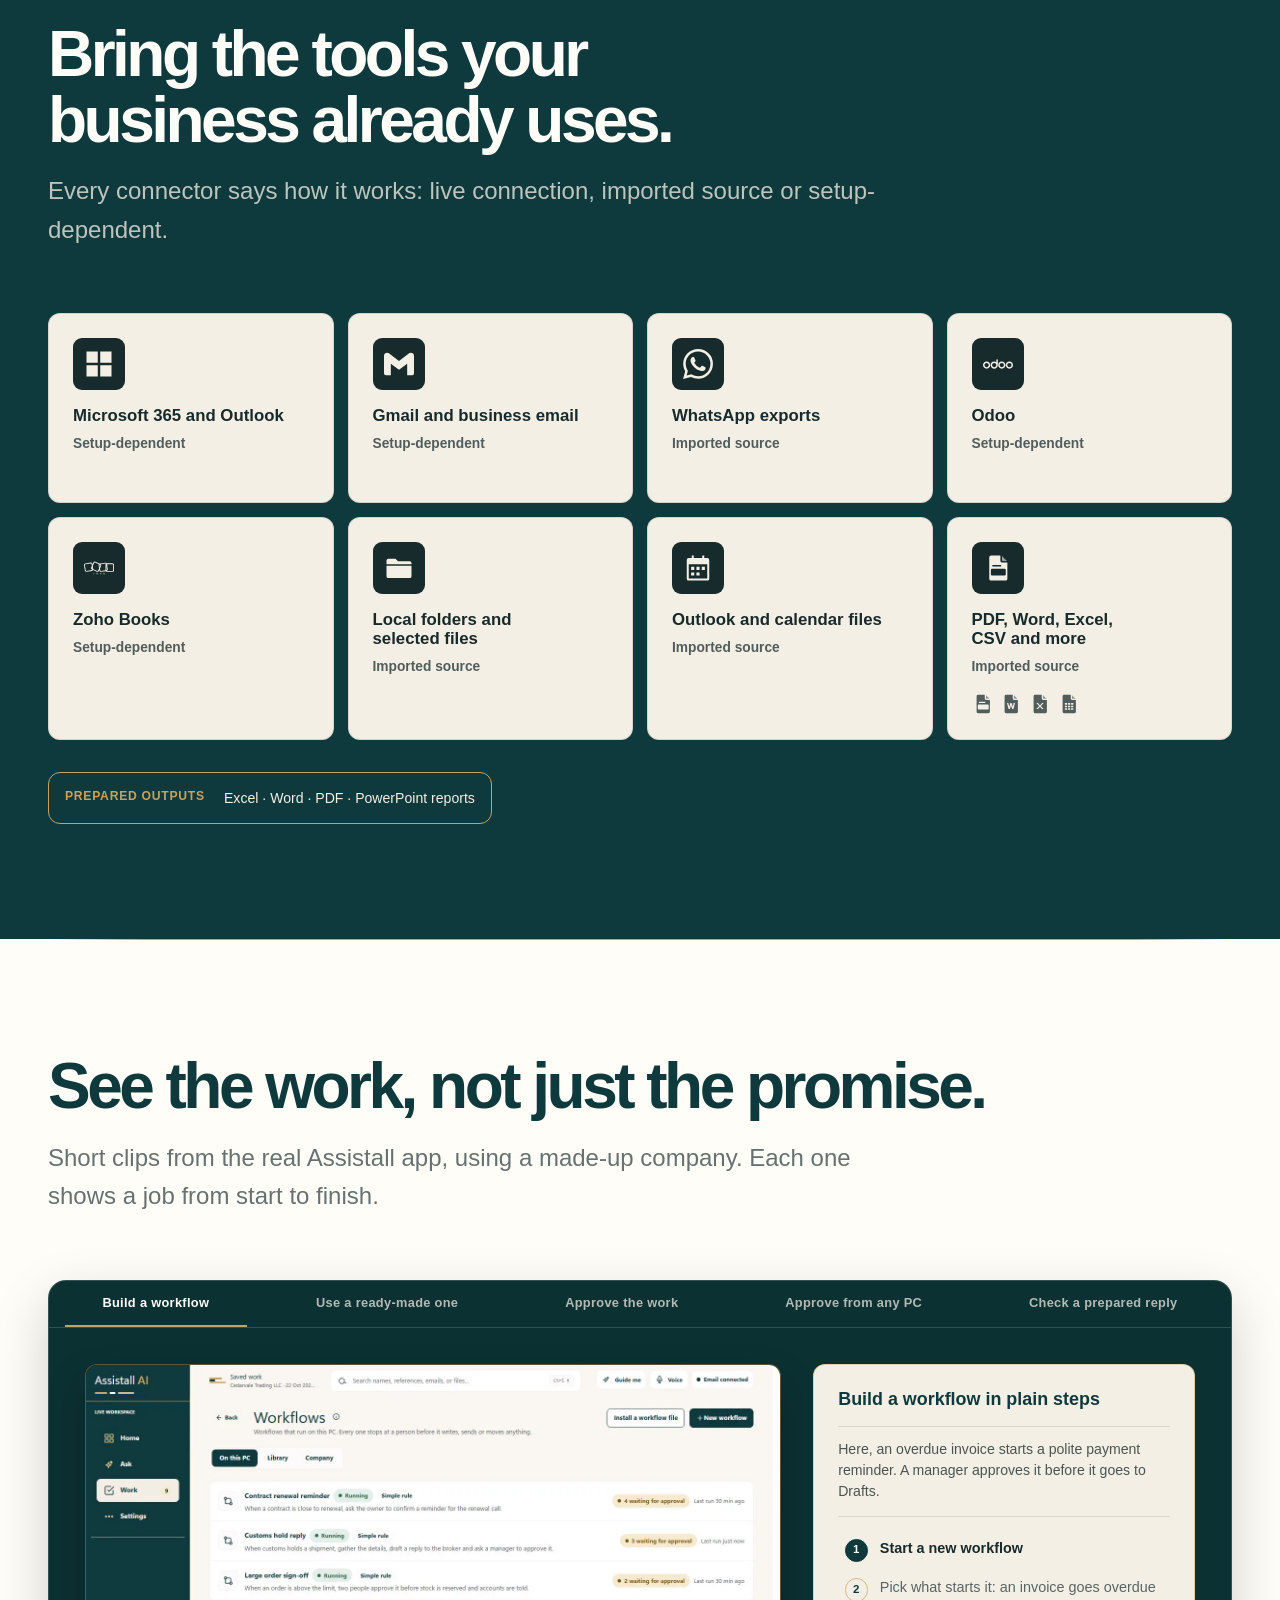
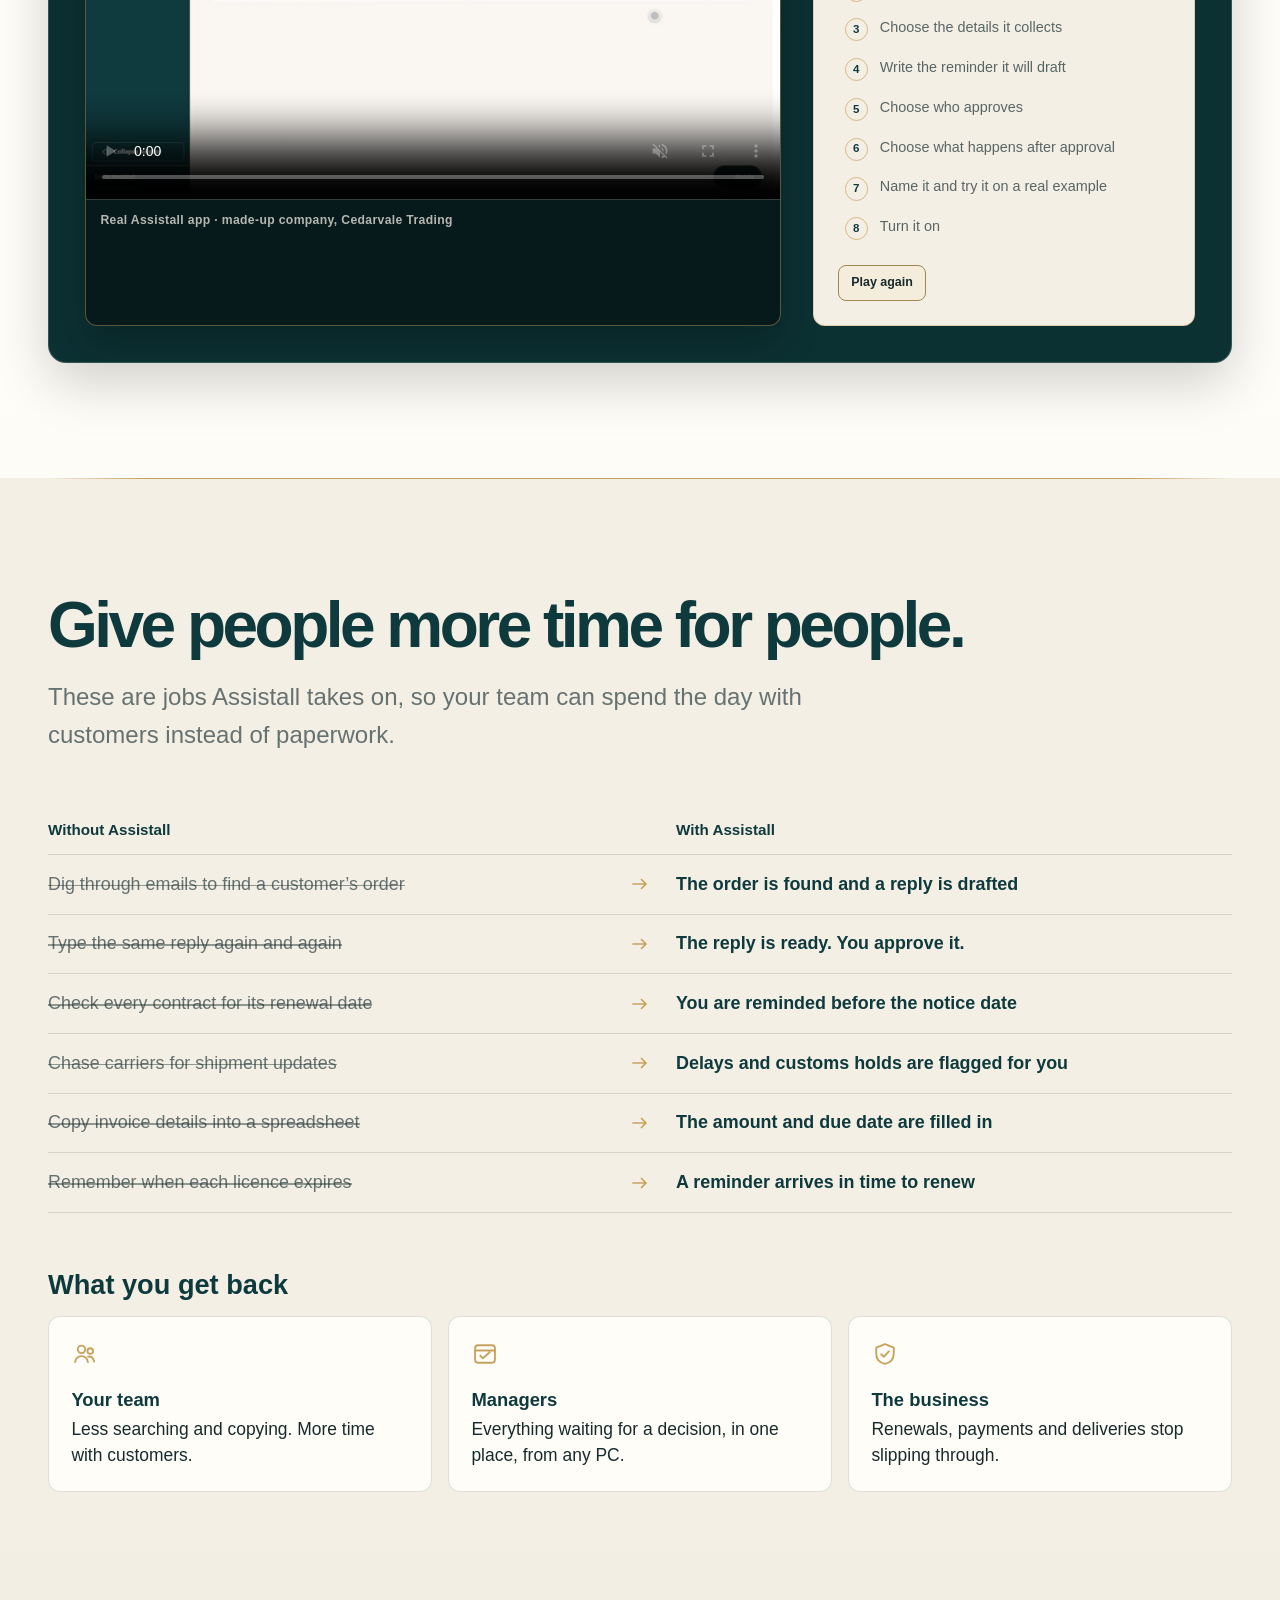
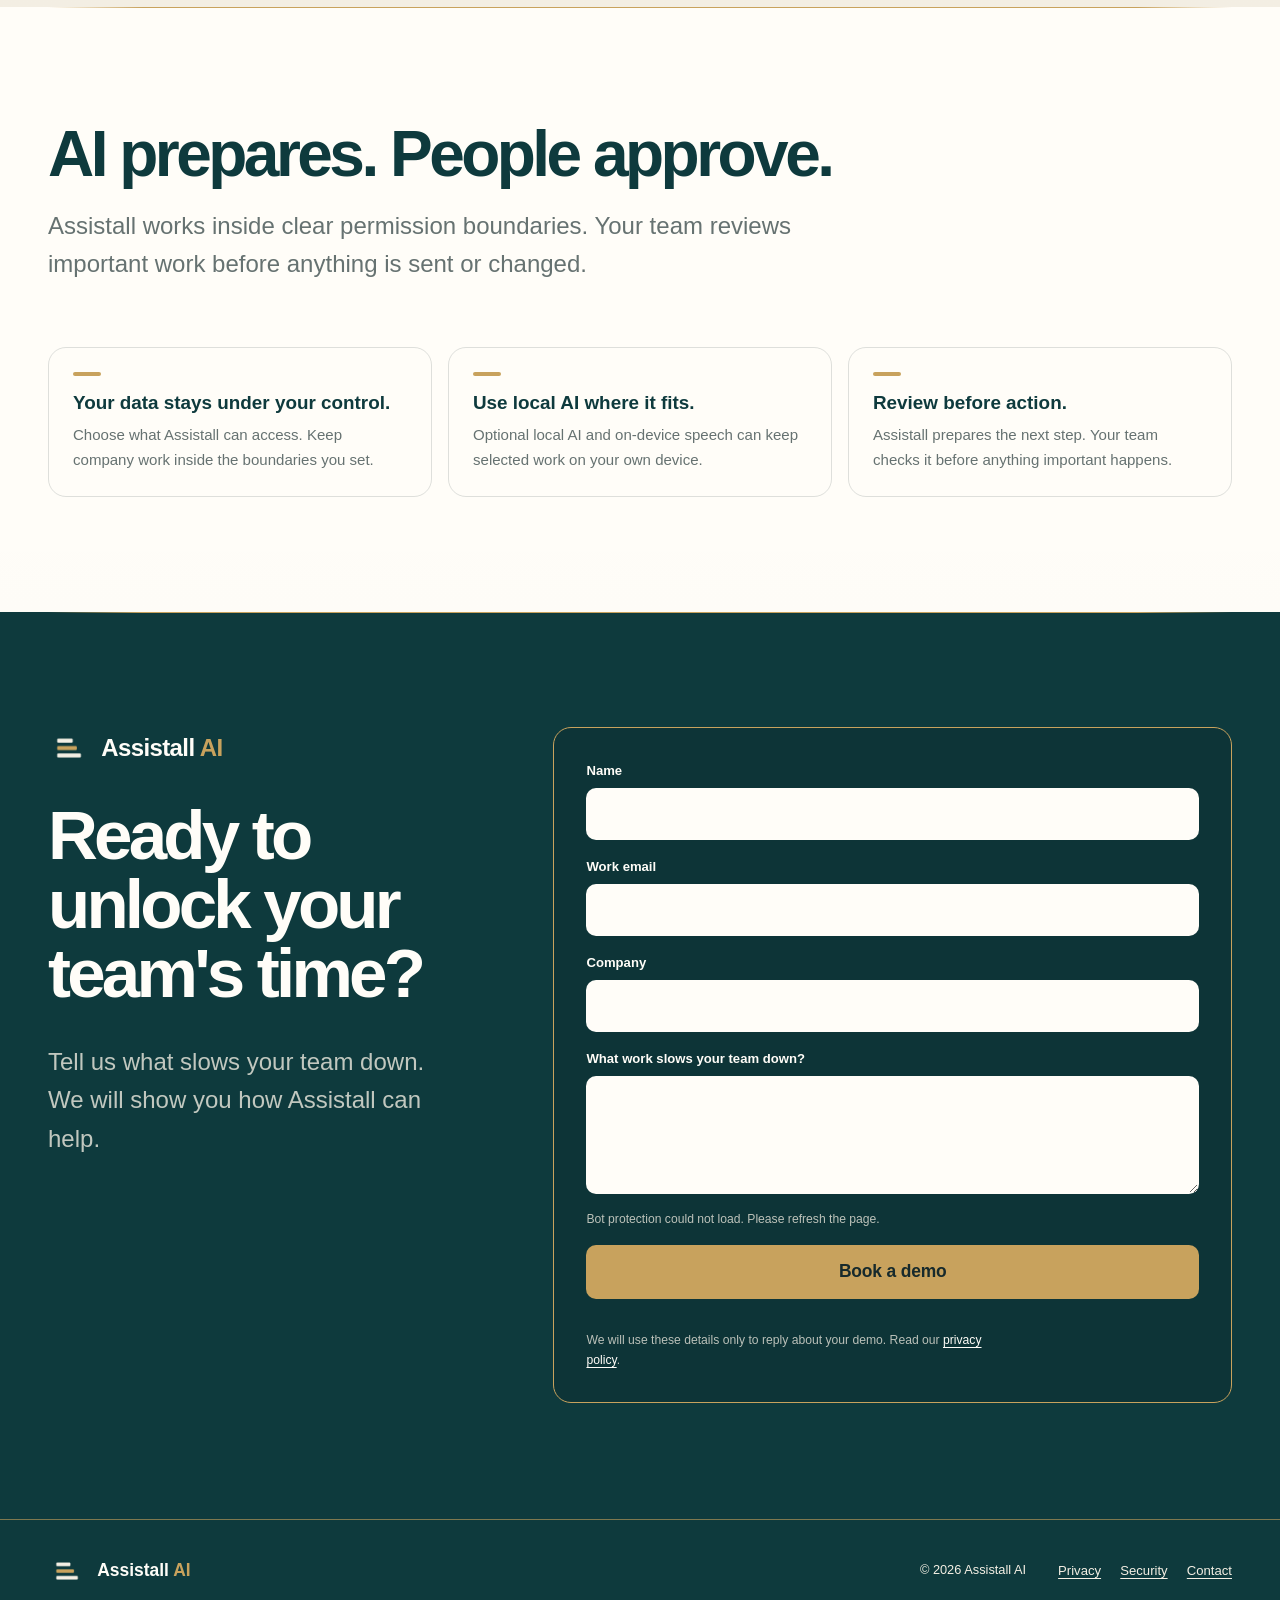
==== commit aef00f4b: "Tagline: "Unlock Time." with a capital T [skip ci] Owner decision 4 Nov 2026: the tagline is "Automa" ====
--- a/index.html
+++ b/index.html
@@ -3,10 +3,10 @@
 <head>
   <meta charset="utf-8">
   <meta name="viewport" content="width=device-width, initial-scale=1">
-  <title>Assistall AI — Automate Operations. Unlock time.</title>
-  <meta name="description" content="Automate Operations. Unlock time. Assistall takes on the routine work across your email, files, reports, contracts, shipments and business systems, and your team checks every important next step.">
-  <meta property="og:title" content="Assistall AI — Automate Operations. Unlock time.">
-  <meta property="og:description" content="Automate Operations. Unlock time. AI prepares the work. People approve it.">
+  <title>Assistall AI — Automate Operations. Unlock Time.</title>
+  <meta name="description" content="Automate Operations. Unlock Time. Assistall takes on the routine work across your email, files, reports, contracts, shipments and business systems, and your team checks every important next step.">
+  <meta property="og:title" content="Assistall AI — Automate Operations. Unlock Time.">
+  <meta property="og:description" content="Automate Operations. Unlock Time. AI prepares the work. People approve it.">
   <meta property="og:type" content="website">
   <meta property="og:url" content="https://assistall.ai/">
   <meta property="og:site_name" content="Assistall AI">
@@ -15,7 +15,7 @@
   <meta property="og:image:type" content="image/png">
   <meta property="og:image:width" content="1200">
   <meta property="og:image:height" content="627">
-  <meta property="og:image:alt" content="Assistall AI. Automate Operations. Unlock time. AI prepares. People approve.">
+  <meta property="og:image:alt" content="Assistall AI. Automate Operations. Unlock Time. AI prepares. People approve.">
   <meta name="twitter:card" content="summary_large_image">
   <meta name="theme-color" content="#0E3A3D">
   <!-- Public Turnstile site key (widget "Assistall website demo form", hostnames assistall.ai and www.assistall.ai). The secret lives only in the cPanel secrets file. -->
@@ -58,7 +58,7 @@
 
       <div class="wrap hero-grid">
         <div class="hero-copy" data-reveal>
-          <h1 id="hero-title">Automate Operations. Unlock time.</h1>
+          <h1 id="hero-title">Automate Operations. Unlock Time.</h1>
           <p class="hero-lede">Assistall brings your email, files, reports, contracts, shipments and business systems into one clear workspace. It prepares the next step. Your team checks it. Assistall makes it happen.</p>
           <div class="button-row" aria-label="Hero actions">
             <a class="button button--primary" href="#demo" data-scroll-link>Book a demo</a>
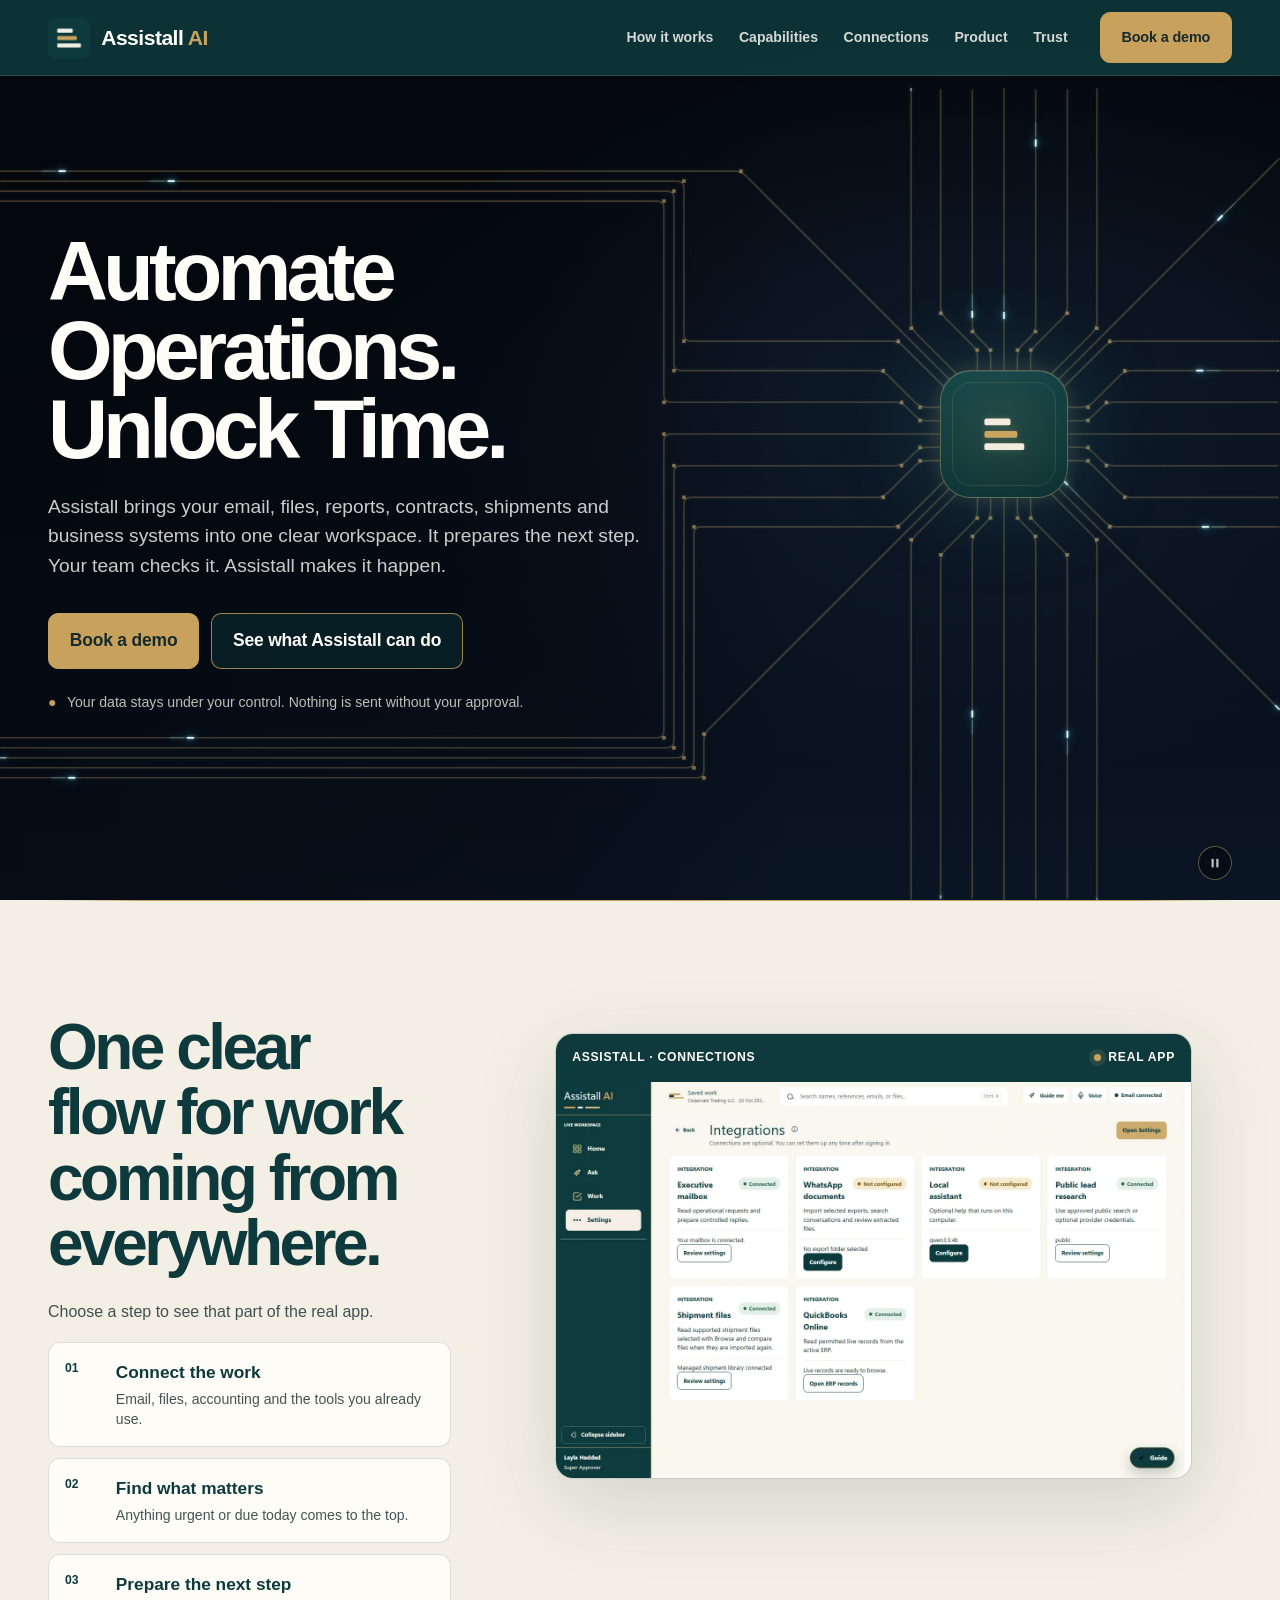
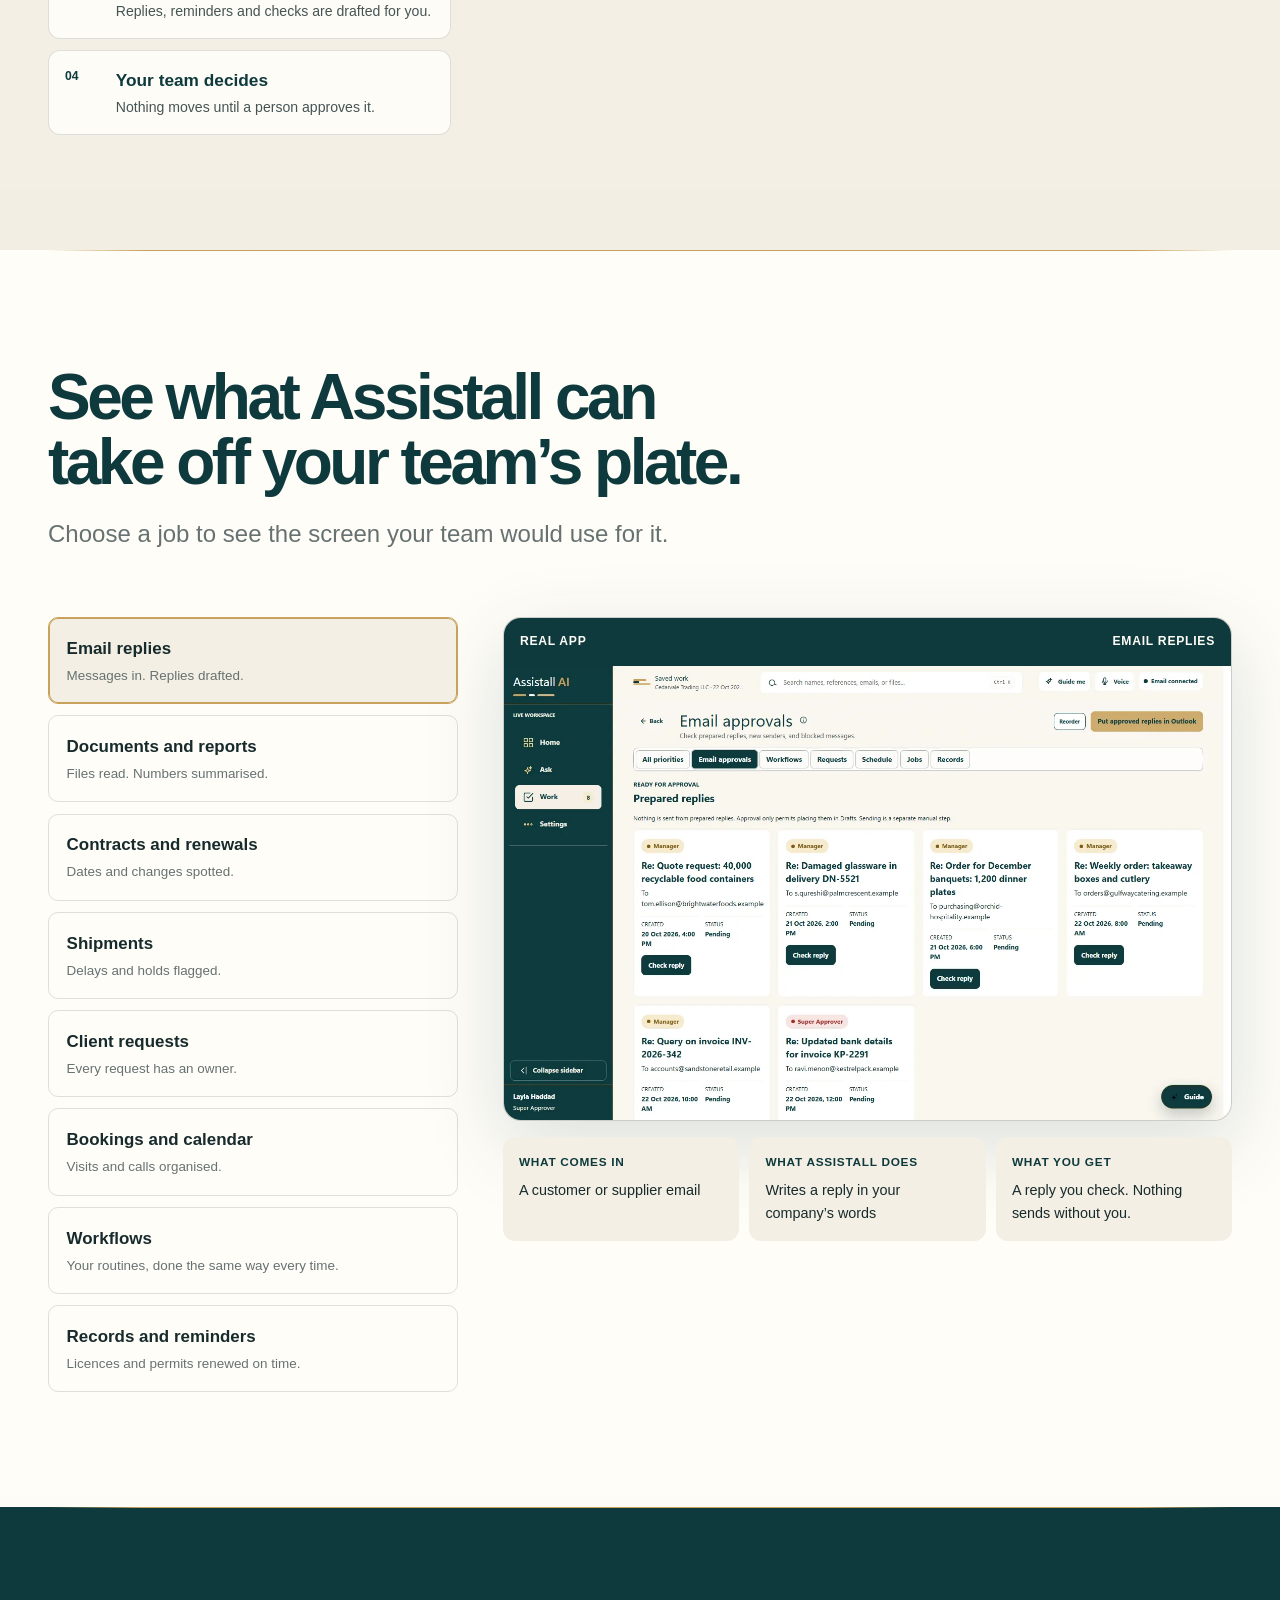
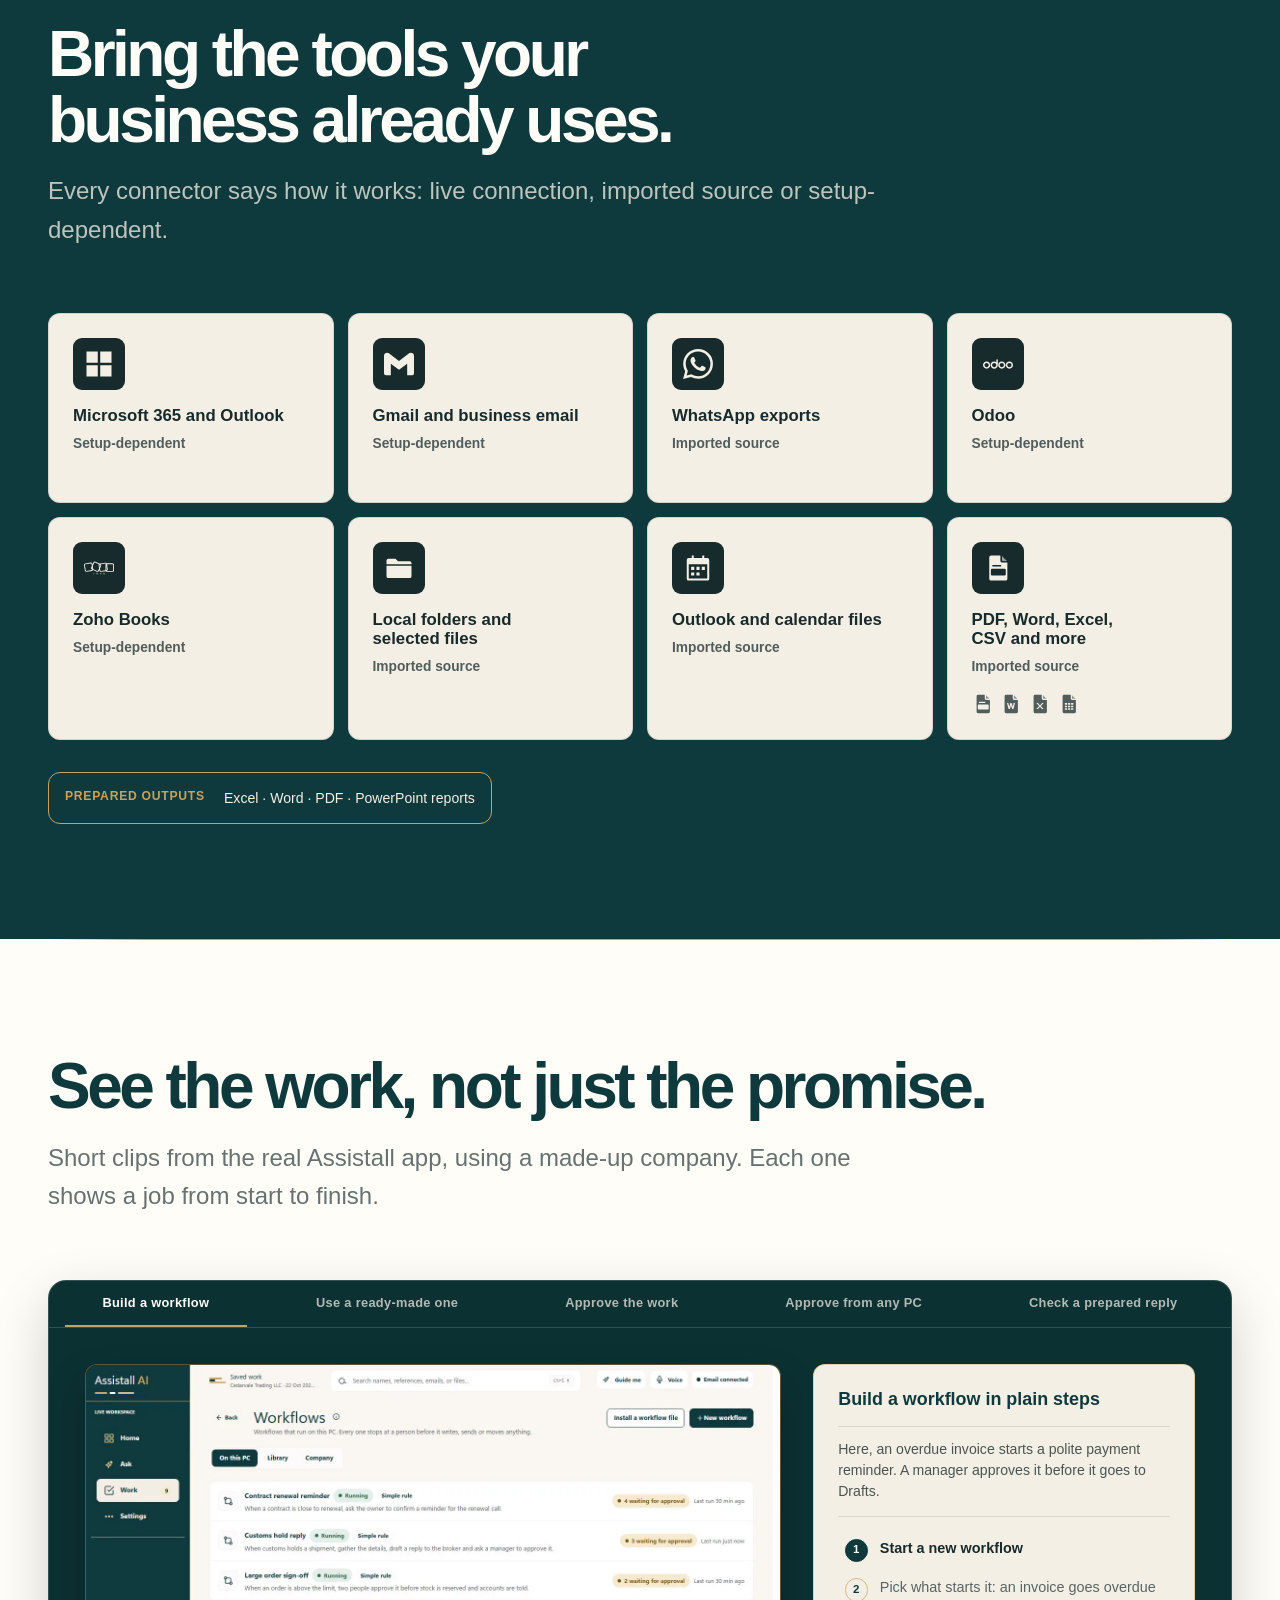
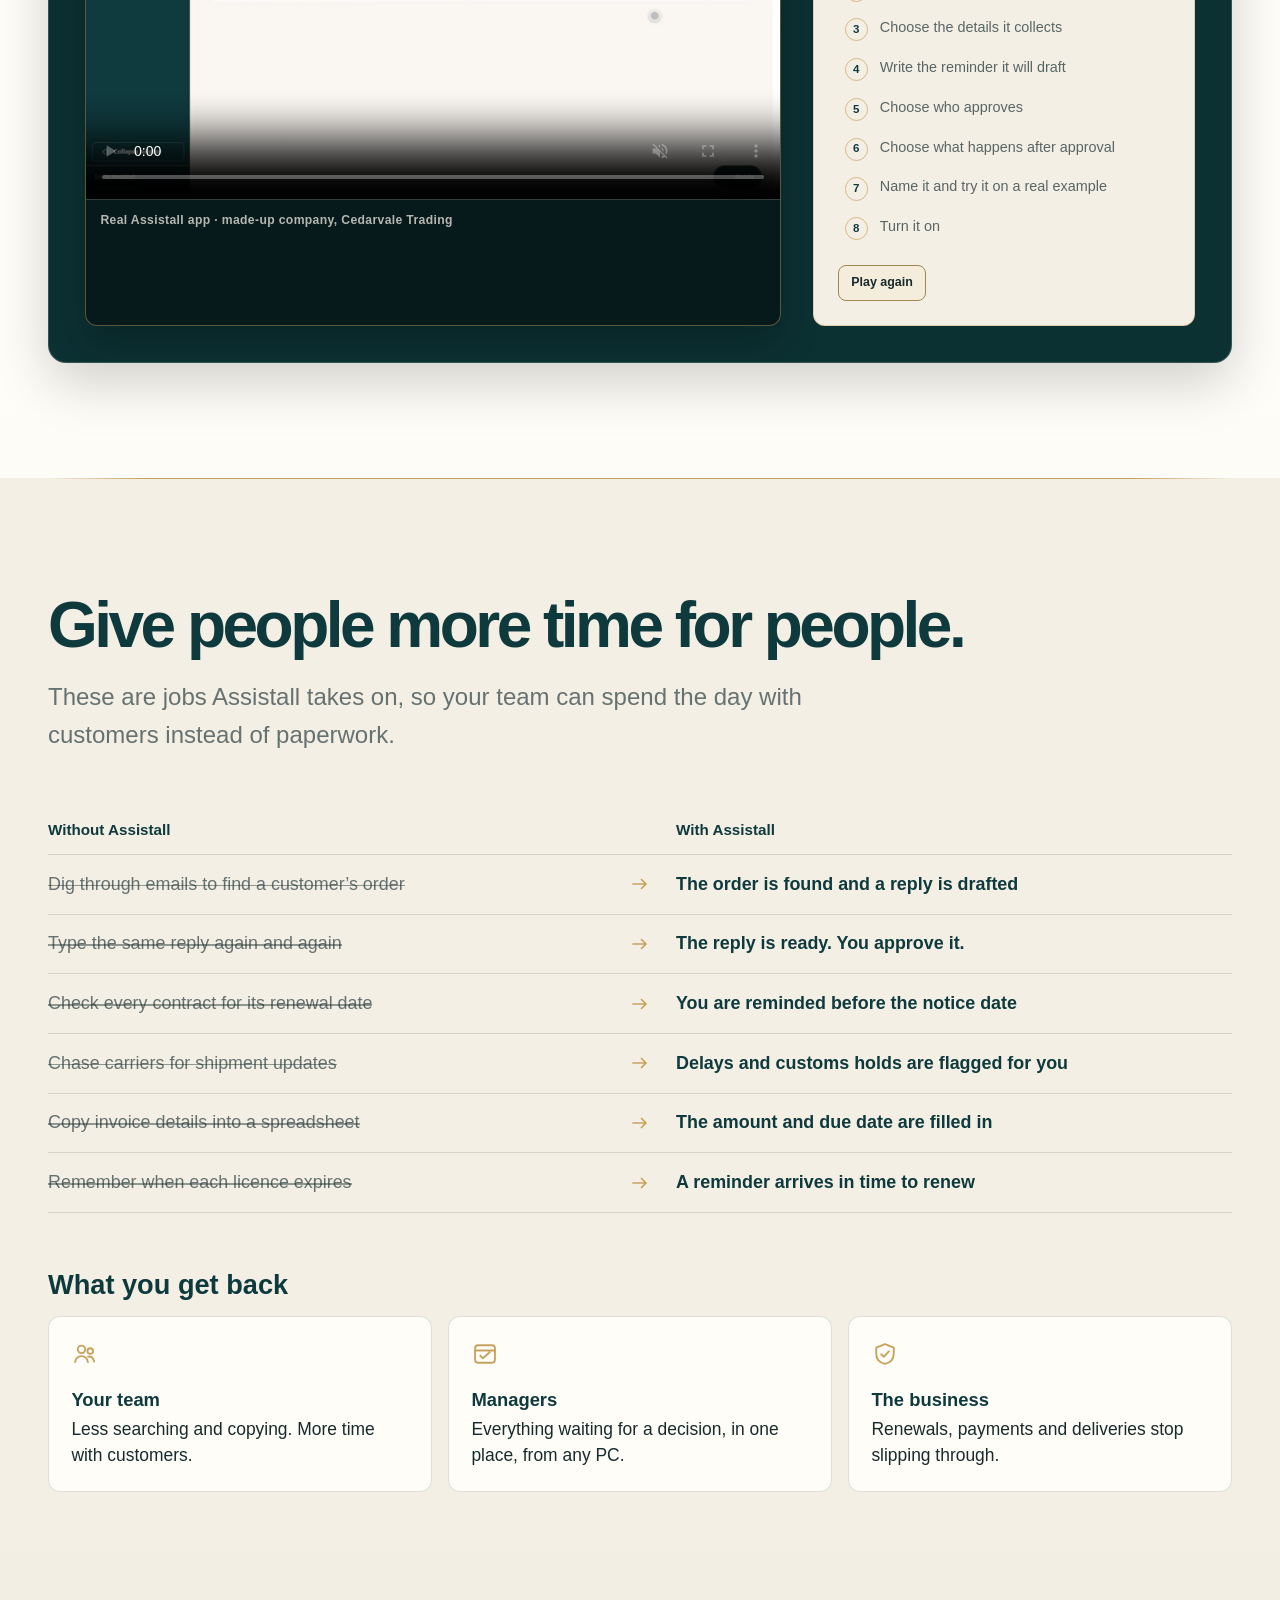
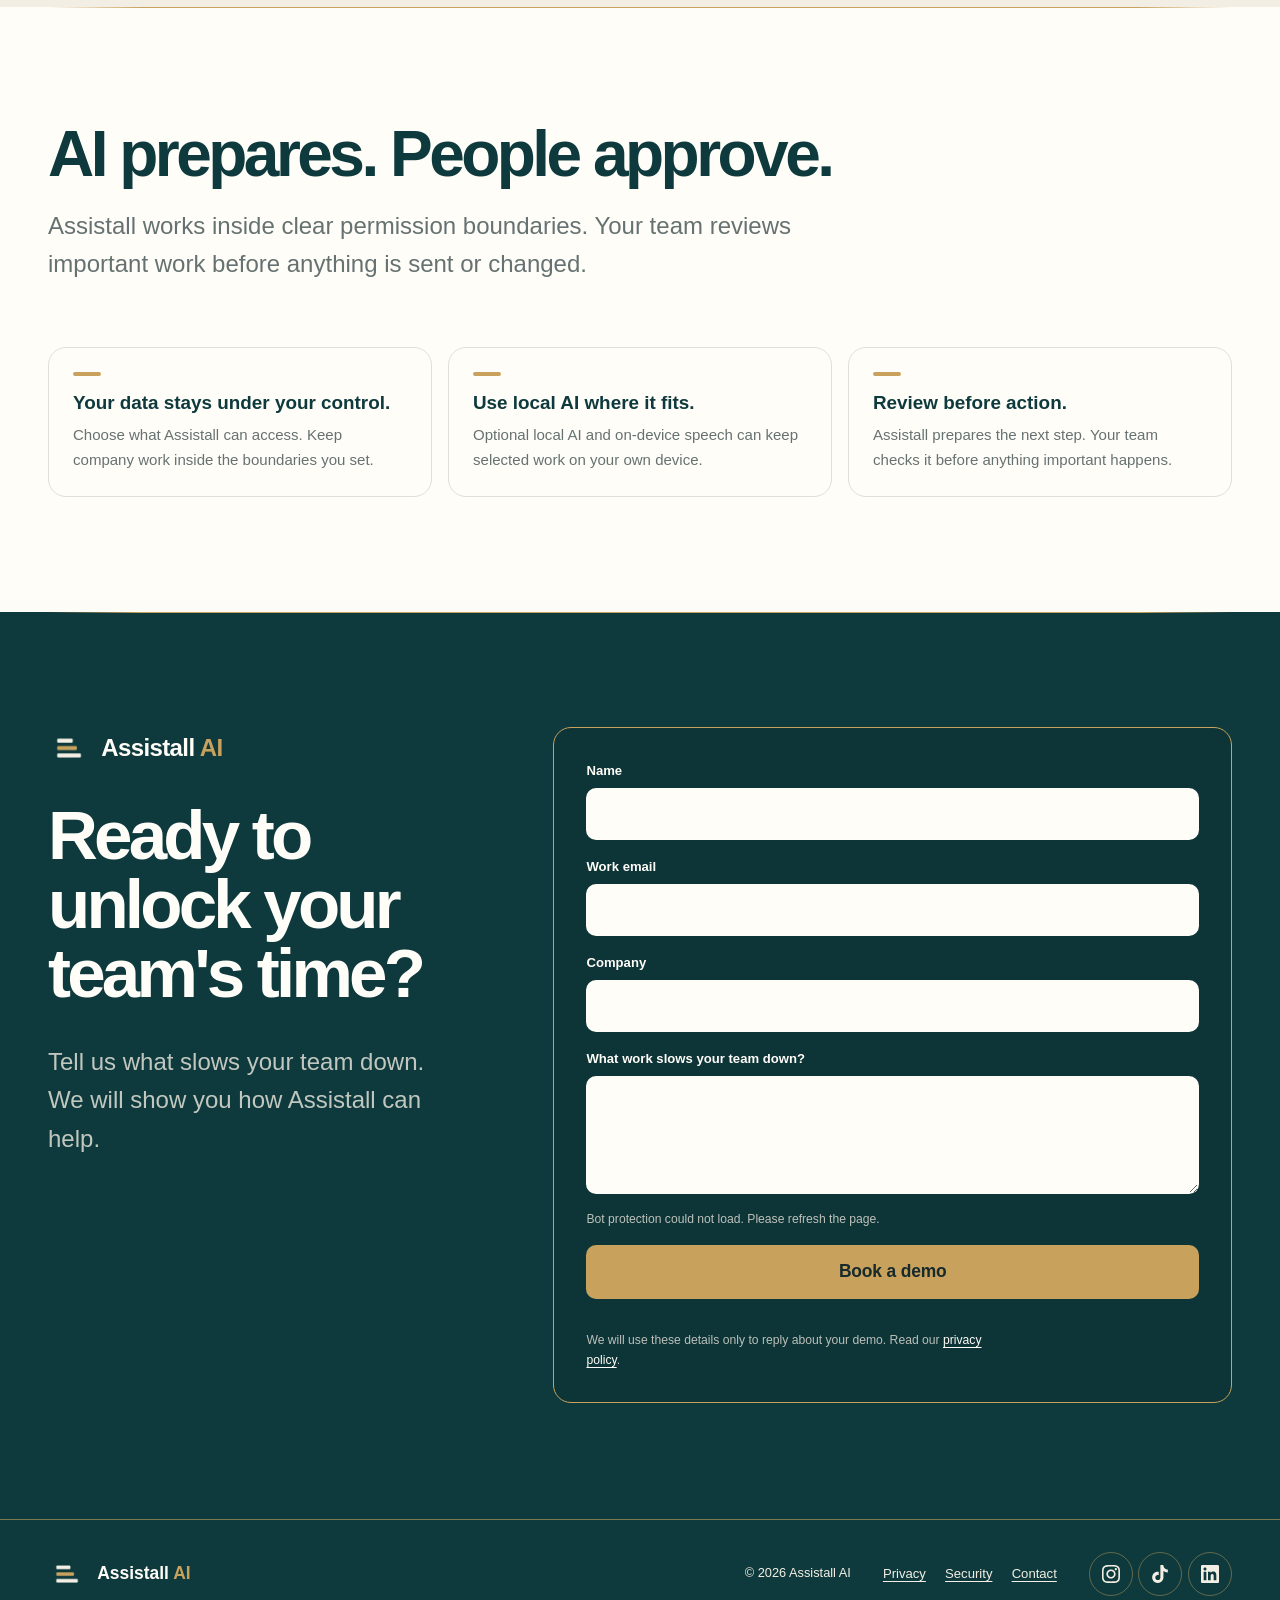
==== commit cb364d38: "Footer: Instagram, TikTok and LinkedIn links with brand icons [skip ci] Co-Authored-By: Claude Opus " ====
--- a/index.html
+++ b/index.html
@@ -24,7 +24,7 @@
   <link rel="apple-touch-icon" href="assets/apple-touch-icon.png">
   <link rel="manifest" href="assets/site.webmanifest">
   <link rel="stylesheet" href="assets/brand.css?v=20261019a">
-  <link rel="stylesheet" href="assets/page.css?v=20261023b">
+  <link rel="stylesheet" href="assets/page.css?v=20261116a">
 </head>
 <body>
   <a class="skip-link" href="#main">Skip to main content</a>
@@ -351,8 +351,13 @@
       <a class="footer-brand" href="/" aria-label="Assistall AI home"><img src="assets/apple-touch-icon.png" alt="" width="38" height="38"><strong>Assistall <b>AI</b></strong></a>
       <p>© 2026 Assistall AI</p>
       <nav aria-label="Footer navigation"><a href="privacy.html">Privacy</a><a href=".well-known/security.txt">Security</a><a href="mailto:hello@assistall.ai">Contact</a></nav>
+      <ul class="footer-social" aria-label="Assistall AI on social media">
+        <li><a href="https://www.instagram.com/assistall.ai/" target="_blank" rel="noopener noreferrer" aria-label="Assistall AI on Instagram (opens in a new tab)"><svg viewBox="0 0 24 24" width="20" height="20" aria-hidden="true" focusable="false"><path d="M12 0C8.74 0 8.333.015 7.053.072 5.775.132 4.905.333 4.14.63c-.789.306-1.459.717-2.126 1.384S.935 3.35.63 4.14C.333 4.905.131 5.775.072 7.053.012 8.333 0 8.74 0 12s.015 3.667.072 4.947c.06 1.277.261 2.148.558 2.913.306.788.717 1.459 1.384 2.126.667.666 1.336 1.079 2.126 1.384.766.296 1.636.499 2.913.558C8.333 23.988 8.74 24 12 24s3.667-.015 4.947-.072c1.277-.06 2.148-.262 2.913-.558.788-.306 1.459-.718 2.126-1.384.666-.667 1.079-1.335 1.384-2.126.296-.765.499-1.636.558-2.913.06-1.28.072-1.687.072-4.947s-.015-3.667-.072-4.947c-.06-1.277-.262-2.149-.558-2.913-.306-.789-.718-1.459-1.384-2.126C21.319 1.347 20.651.935 19.86.63c-.765-.297-1.636-.499-2.913-.558C15.667.012 15.26 0 12 0zm0 2.16c3.203 0 3.585.016 4.85.071 1.17.055 1.805.249 2.227.415.562.217.96.477 1.382.896.419.42.679.819.896 1.381.164.422.36 1.057.413 2.227.057 1.266.07 1.646.07 4.85s-.015 3.585-.074 4.85c-.061 1.17-.256 1.805-.421 2.227-.224.562-.479.96-.899 1.382-.419.419-.824.679-1.38.896-.42.164-1.065.36-2.235.413-1.274.057-1.649.07-4.859.07-3.211 0-3.586-.015-4.859-.074-1.171-.061-1.816-.256-2.236-.421-.569-.224-.96-.479-1.379-.899-.421-.419-.69-.824-.9-1.38-.165-.42-.359-1.065-.42-2.235-.045-1.26-.061-1.649-.061-4.844 0-3.196.016-3.586.061-4.861.061-1.17.255-1.814.42-2.234.21-.57.479-.96.9-1.381.419-.419.81-.689 1.379-.898.42-.166 1.051-.361 2.221-.421 1.275-.045 1.65-.06 4.859-.06l.045.03zm0 3.678c-3.405 0-6.162 2.76-6.162 6.162 0 3.405 2.76 6.162 6.162 6.162 3.405 0 6.162-2.76 6.162-6.162 0-3.405-2.76-6.162-6.162-6.162zM12 16c-2.21 0-4-1.79-4-4s1.79-4 4-4 4 1.79 4 4-1.79 4-4 4zm7.846-10.405c0 .795-.646 1.44-1.44 1.44-.795 0-1.44-.646-1.44-1.44 0-.794.646-1.439 1.44-1.439.793-.001 1.44.645 1.44 1.439z"/></svg></a></li>
+        <li><a href="https://www.tiktok.com/@assistall.ai" target="_blank" rel="noopener noreferrer" aria-label="Assistall AI on TikTok (opens in a new tab)"><svg viewBox="0 0 24 24" width="20" height="20" aria-hidden="true" focusable="false"><path d="M12.525.02c1.31-.02 2.61-.01 3.91-.02.08 1.53.63 3.09 1.75 4.17 1.12 1.11 2.7 1.62 4.24 1.79v4.03c-1.44-.05-2.89-.35-4.2-.97-.57-.26-1.1-.59-1.62-.93-.01 2.92.01 5.84-.02 8.75-.08 1.4-.54 2.79-1.35 3.94-1.31 1.92-3.58 3.17-5.91 3.21-1.43.08-2.86-.31-4.08-1.03-2.02-1.19-3.44-3.37-3.65-5.71-.02-.5-.03-1-.01-1.49.18-1.9 1.12-3.72 2.58-4.96 1.66-1.44 3.98-2.13 6.15-1.72.02 1.48-.04 2.96-.04 4.44-.99-.32-2.15-.23-3.02.37-.63.41-1.11 1.04-1.36 1.75-.21.51-.15 1.07-.14 1.61.24 1.64 1.82 3.02 3.5 2.87 1.12-.01 2.19-.66 2.77-1.61.19-.33.4-.67.41-1.06.1-1.79.06-3.57.07-5.36.01-4.03-.01-8.05.02-12.07z"/></svg></a></li>
+        <li><a href="https://www.linkedin.com/company/assistall-ai" target="_blank" rel="noopener noreferrer" aria-label="Assistall AI on LinkedIn (opens in a new tab)"><svg viewBox="0 0 24 24" width="20" height="20" aria-hidden="true" focusable="false"><path d="M20.447 20.452h-3.554v-5.569c0-1.328-.027-3.037-1.852-3.037-1.853 0-2.136 1.445-2.136 2.939v5.667H9.351V9h3.414v1.561h.046c.477-.9 1.637-1.85 3.37-1.85 3.601 0 4.267 2.37 4.267 5.455v6.286zM5.337 7.433c-1.144 0-2.063-.926-2.063-2.065 0-1.138.92-2.063 2.063-2.063 1.14 0 2.064.925 2.064 2.063 0 1.139-.925 2.065-2.064 2.065zm1.782 13.019H3.555V9h3.564v11.452zM22.225 0H1.771C.792 0 0 .774 0 1.729v20.542C0 23.227.792 24 1.771 24h20.451C23.2 24 24 23.227 24 22.271V1.729C24 .774 23.2 0 22.222 0h.003z"/></svg></a></li>
+      </ul>
     </div>
   </footer>
-  <script type="module" src="assets/site.js?v=20261023b"></script>
+  <script type="module" src="assets/site.js?v=20261116a"></script>
 </body>
 </html>
--- a/assets/page.css
+++ b/assets/page.css
@@ -245,9 +245,14 @@
 .privacy-note, .form-status { margin: 0; color: color-mix(in srgb, var(--limestone) 75%, transparent); font-size: .76rem; }.privacy-note a { color: var(--ivory); }
 
 .site-footer { padding: 2rem 0; color: var(--limestone); background: var(--teal); border-top: 1px solid rgba(200,162,93,.6); }
-.footer-inner { display: grid; grid-template-columns: 1fr auto auto; align-items: center; gap: 2rem; }
+.footer-inner { display: grid; grid-template-columns: 1fr auto auto auto; align-items: center; gap: 2rem; }
 .footer-brand { display: inline-flex; align-items: center; gap: .7rem; color: var(--ivory); text-decoration: none; }.footer-brand img { border-radius: 8px; }
 .footer-inner p { margin: 0; font-size: .8rem; }.footer-inner nav { display: flex; gap: 1.2rem; }.footer-inner nav a { color: var(--limestone); font-size: .82rem; }
+.footer-social { display: flex; gap: .35rem; margin: 0; padding: 0; list-style: none; }
+.footer-social a { display: inline-grid; place-items: center; width: 44px; height: 44px; border: 1px solid rgba(200,162,93,.45); border-radius: 50%; color: var(--limestone); transition: color .2s, border-color .2s; }
+.footer-social a:hover { color: var(--ivory); border-color: var(--brass); }
+.footer-social a:focus-visible { outline: 2px solid var(--brass); outline-offset: 3px; }
+.footer-social svg { width: 18px; height: 18px; fill: currentColor; }
 
 [data-reveal] { opacity: 1; transform: none; }
 html.reveal-enhanced [data-reveal] { opacity: 0; transform: translateY(24px); transition: opacity .75s ease, transform .75s cubic-bezier(.2,.8,.2,1); }
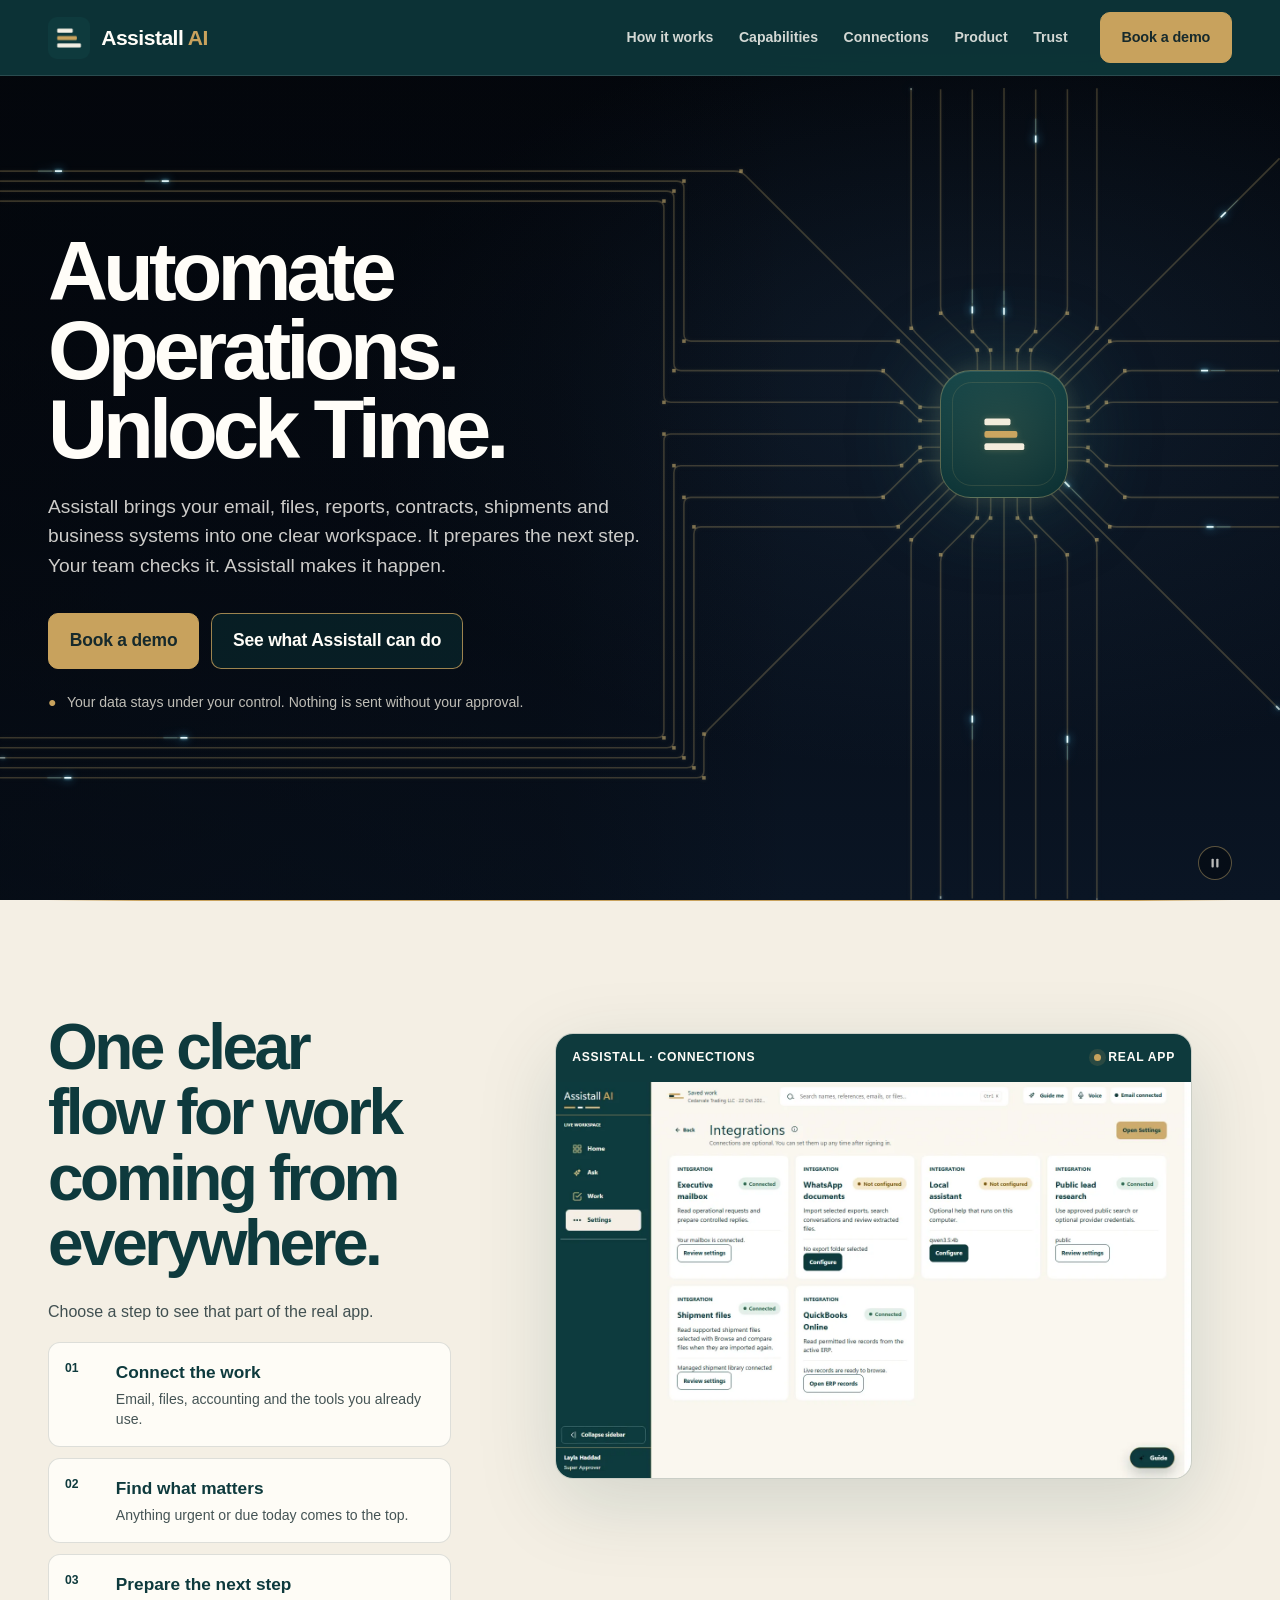
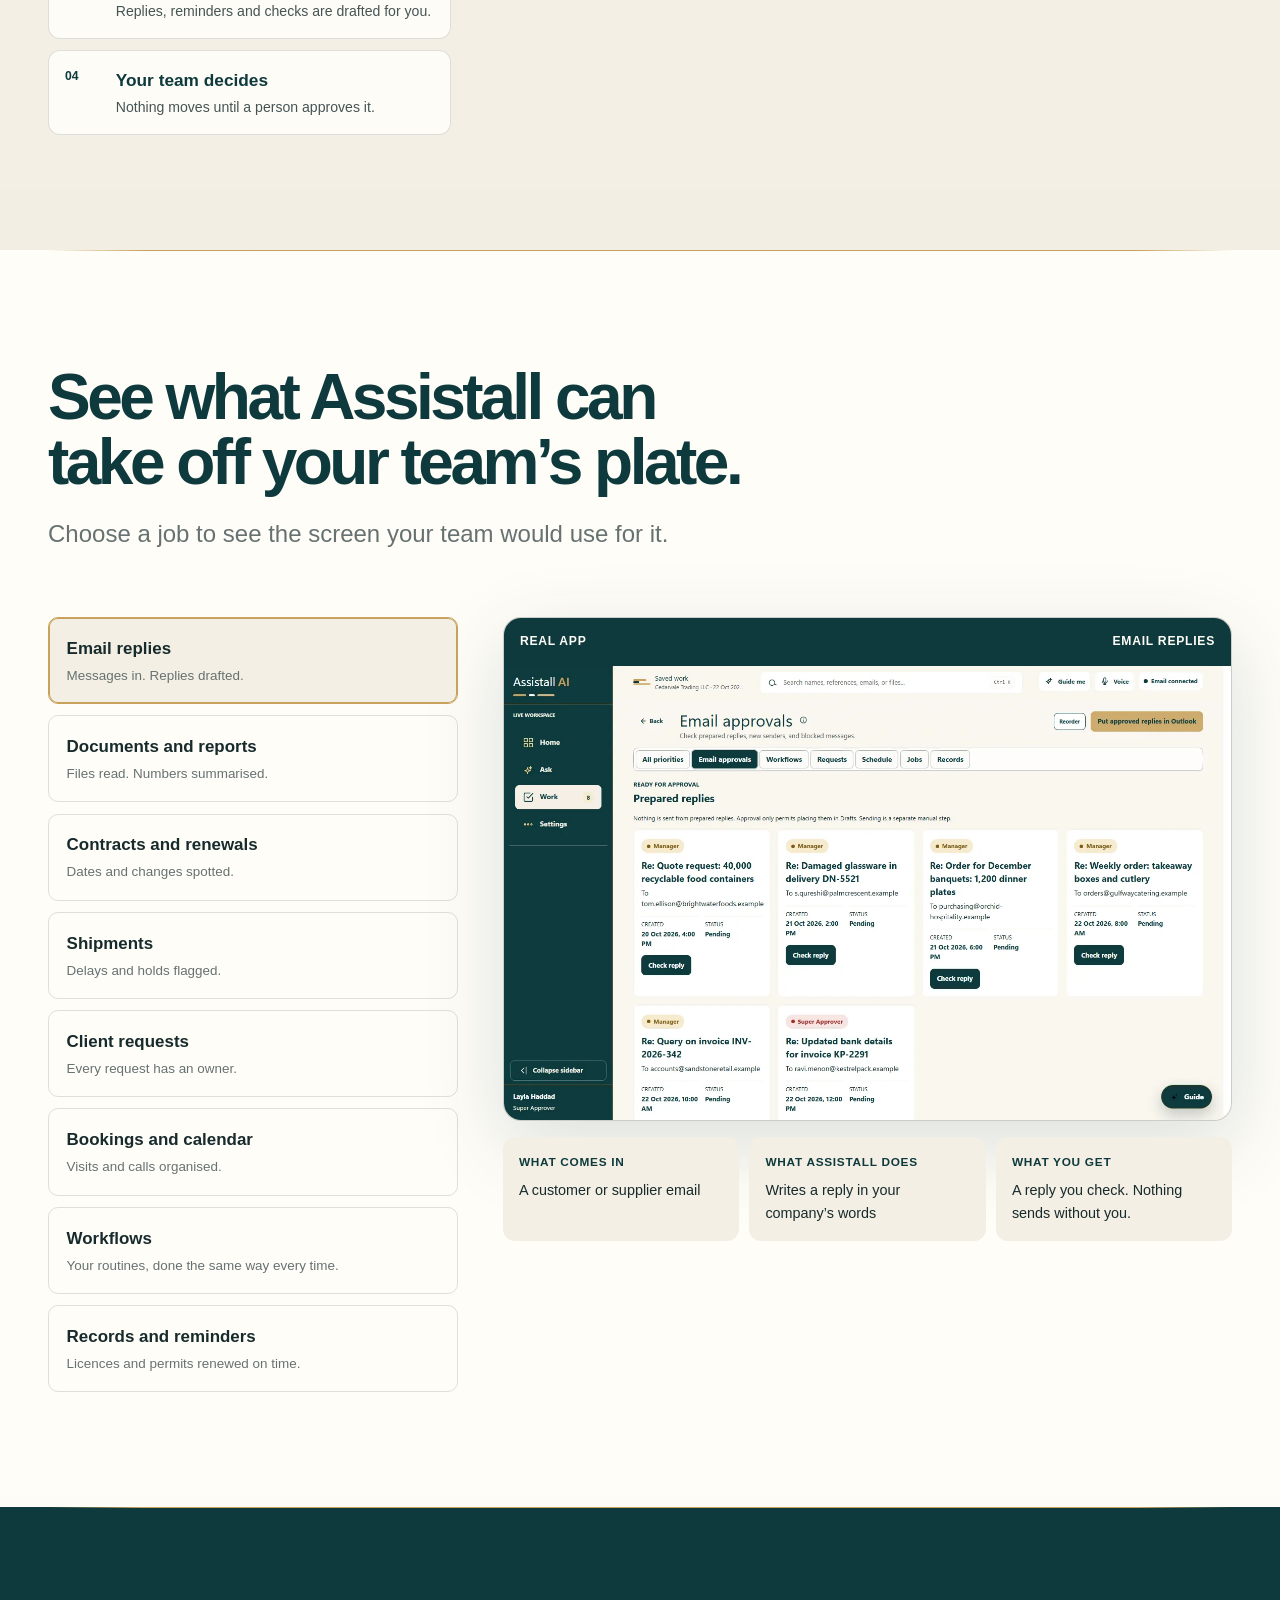
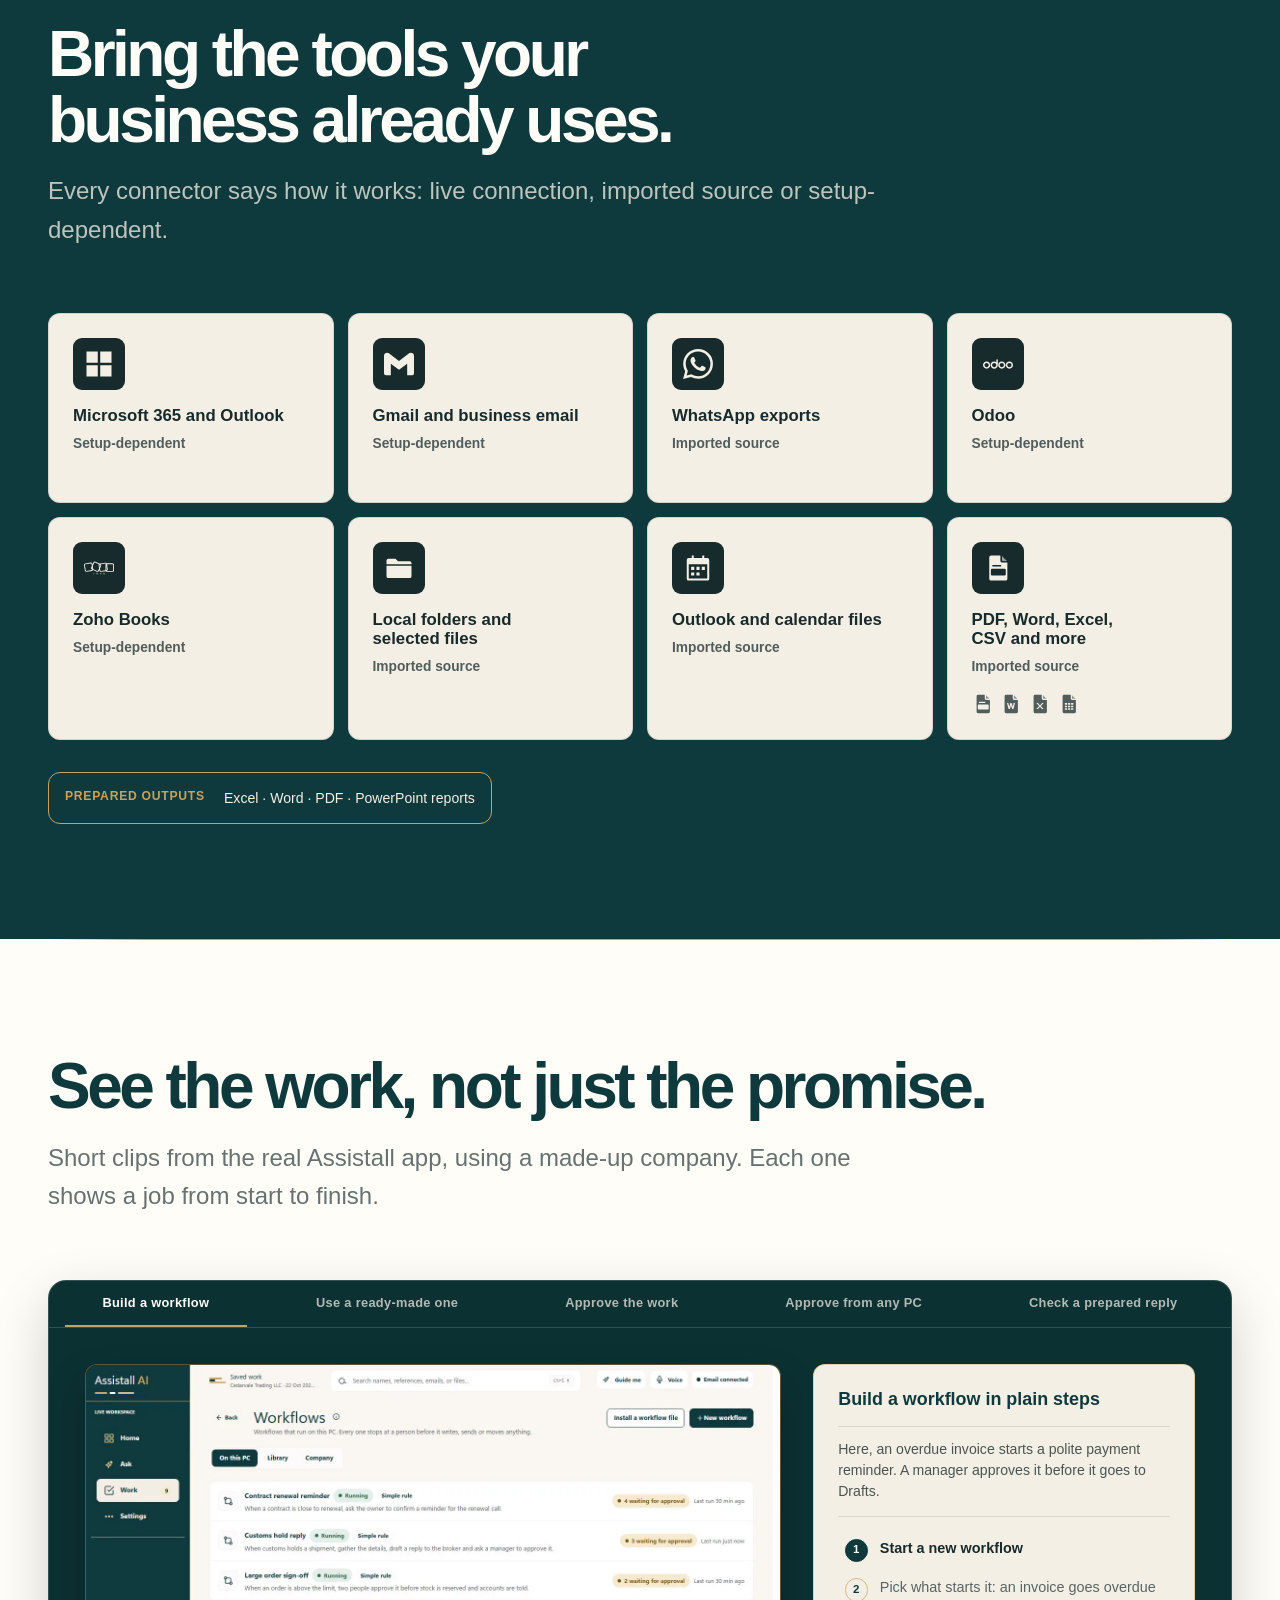
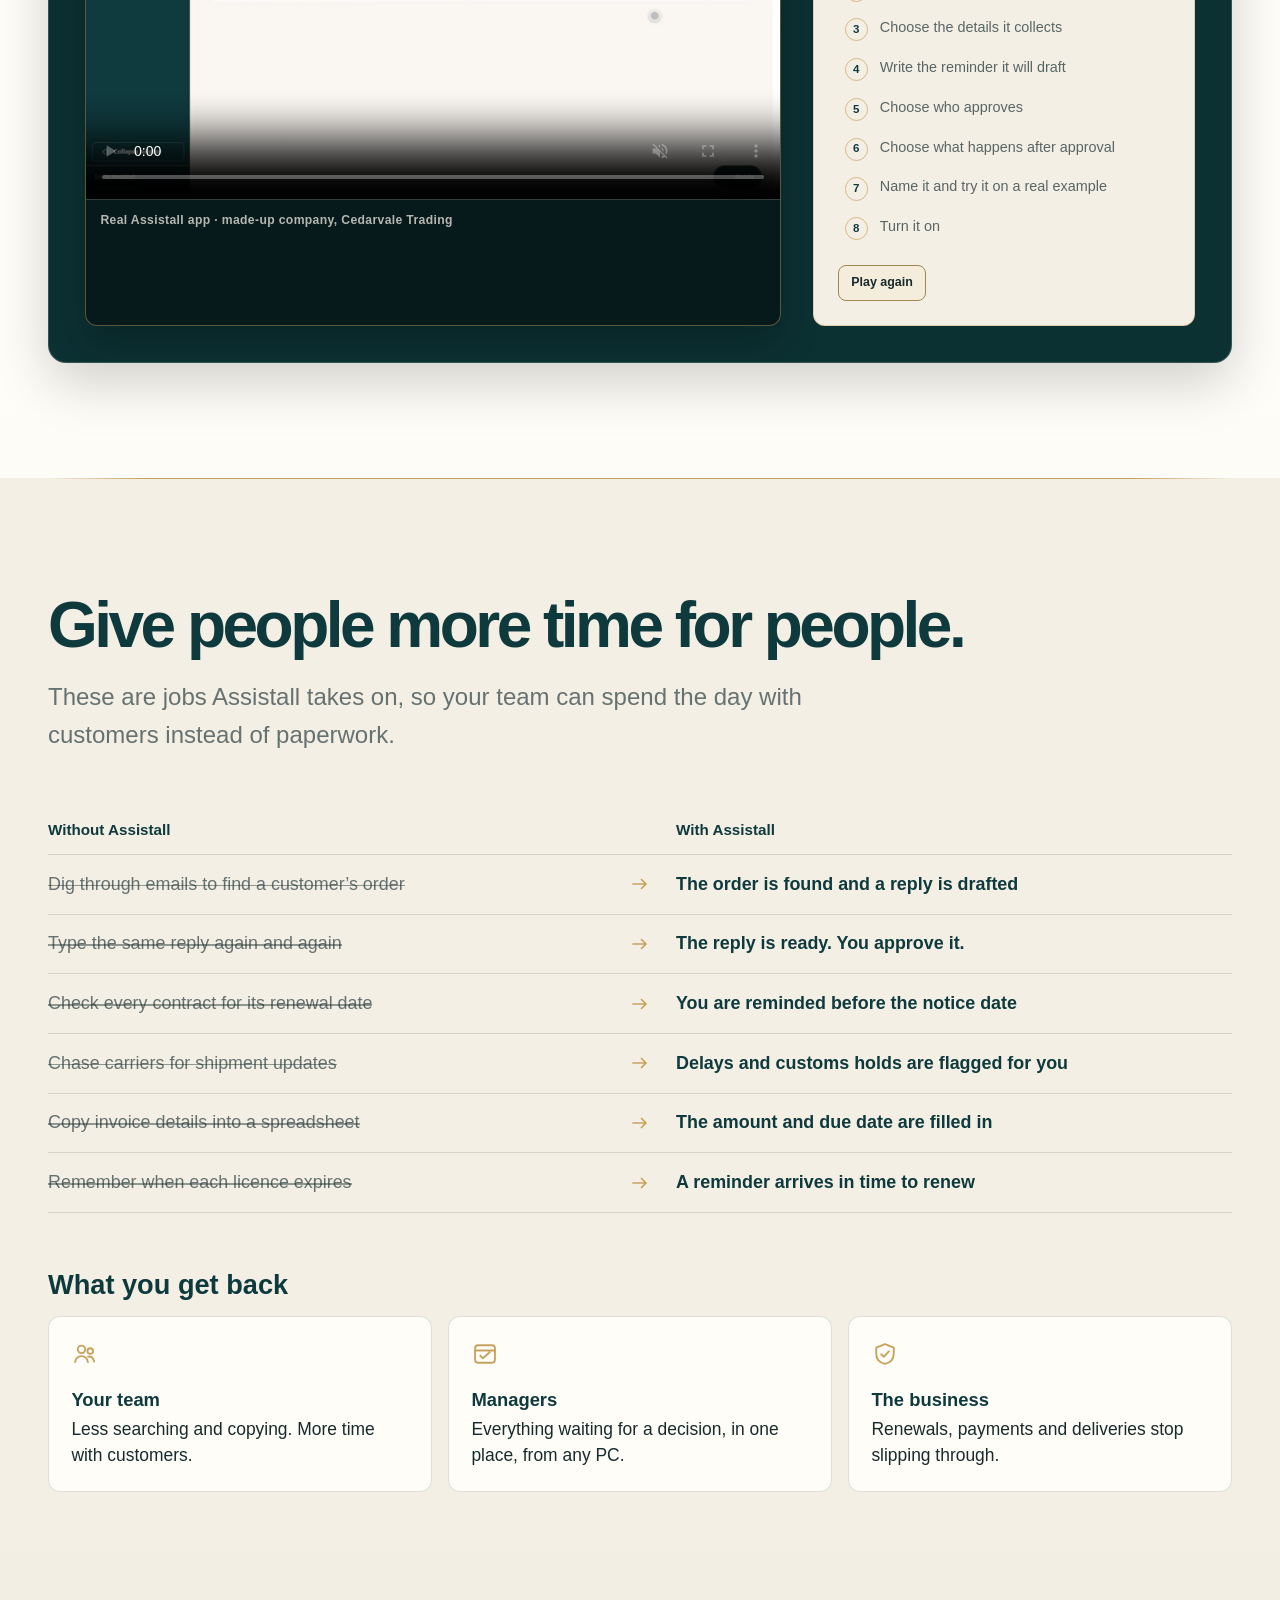
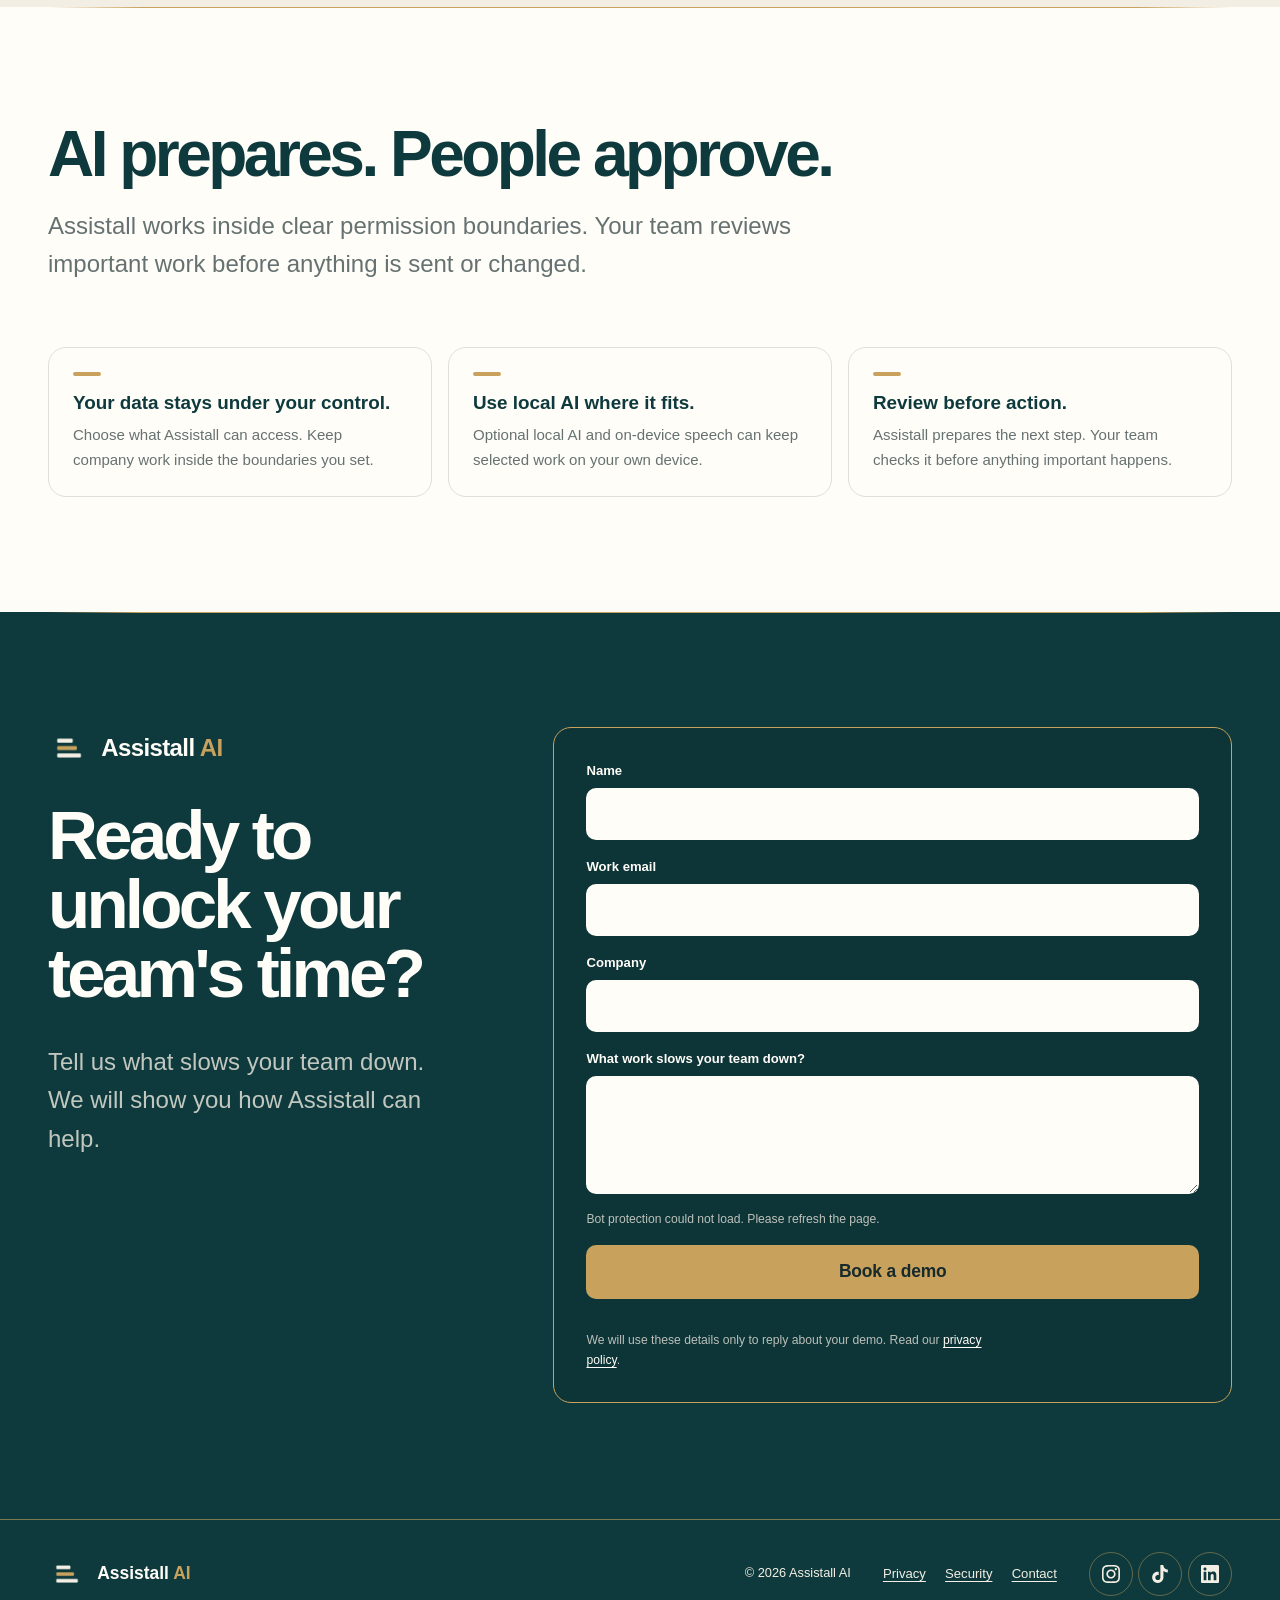
==== commit aa92376a: "Header: stop the wordmark running under Menu on 320px phones [skip ci] At 320px the header needed ~3" ====
--- a/index.html
+++ b/index.html
@@ -24,7 +24,7 @@
   <link rel="apple-touch-icon" href="assets/apple-touch-icon.png">
   <link rel="manifest" href="assets/site.webmanifest">
   <link rel="stylesheet" href="assets/brand.css?v=20261019a">
-  <link rel="stylesheet" href="assets/page.css?v=20261116a">
+  <link rel="stylesheet" href="assets/page.css?v=20261116b">
 </head>
 <body>
   <a class="skip-link" href="#main">Skip to main content</a>
@@ -358,6 +358,6 @@
       </ul>
     </div>
   </footer>
-  <script type="module" src="assets/site.js?v=20261116a"></script>
+  <script type="module" src="assets/site.js?v=20261116b"></script>
 </body>
 </html>
--- a/assets/page.css
+++ b/assets/page.css
@@ -310,6 +310,7 @@
   .header-inner { gap: .5rem; }
   .wordmark { font-size: 1rem; gap: .4rem; }.wordmark img { width: 28px; height: 28px; }.header-action { padding: .64rem .65rem; font-size: .75rem; }
   .nav-toggle:not([hidden]) { padding-inline: .55rem; gap: .4rem; font-size: .8rem; }
+  .wordmark { flex-shrink: 0; }
   .hero h1 { font-size: clamp(3.1rem, 15vw, 4.2rem); }.hero-lede { font-size: 1rem; }
   .button-row { display: grid; }.button-row .button { width: 100%; }
   .section-heading h2, .section-copy h2 { font-size: clamp(2.35rem, 12vw, 3.4rem); }
@@ -369,3 +370,12 @@
 @media (max-width: 560px) {
   html[data-motion-preview="on"] .workflow-current::after { animation-name: workflow-current-mobile; }
 }
+
+/* Small phones (iPhone SE and similar, 320px): tighten the header so the wordmark, Menu and Book a demo sit side by side without touching. */
+@media (max-width: 380px) {
+  .site-header .wrap { width: calc(100% - 2rem); }
+  .header-inner { gap: .4rem; }
+  .wordmark { gap: .35rem; }.wordmark img { width: 26px; height: 26px; }
+  .nav-toggle:not([hidden]) { padding-inline: .45rem; gap: .3rem; }
+  .header-action { padding-inline: .55rem; }
+}
